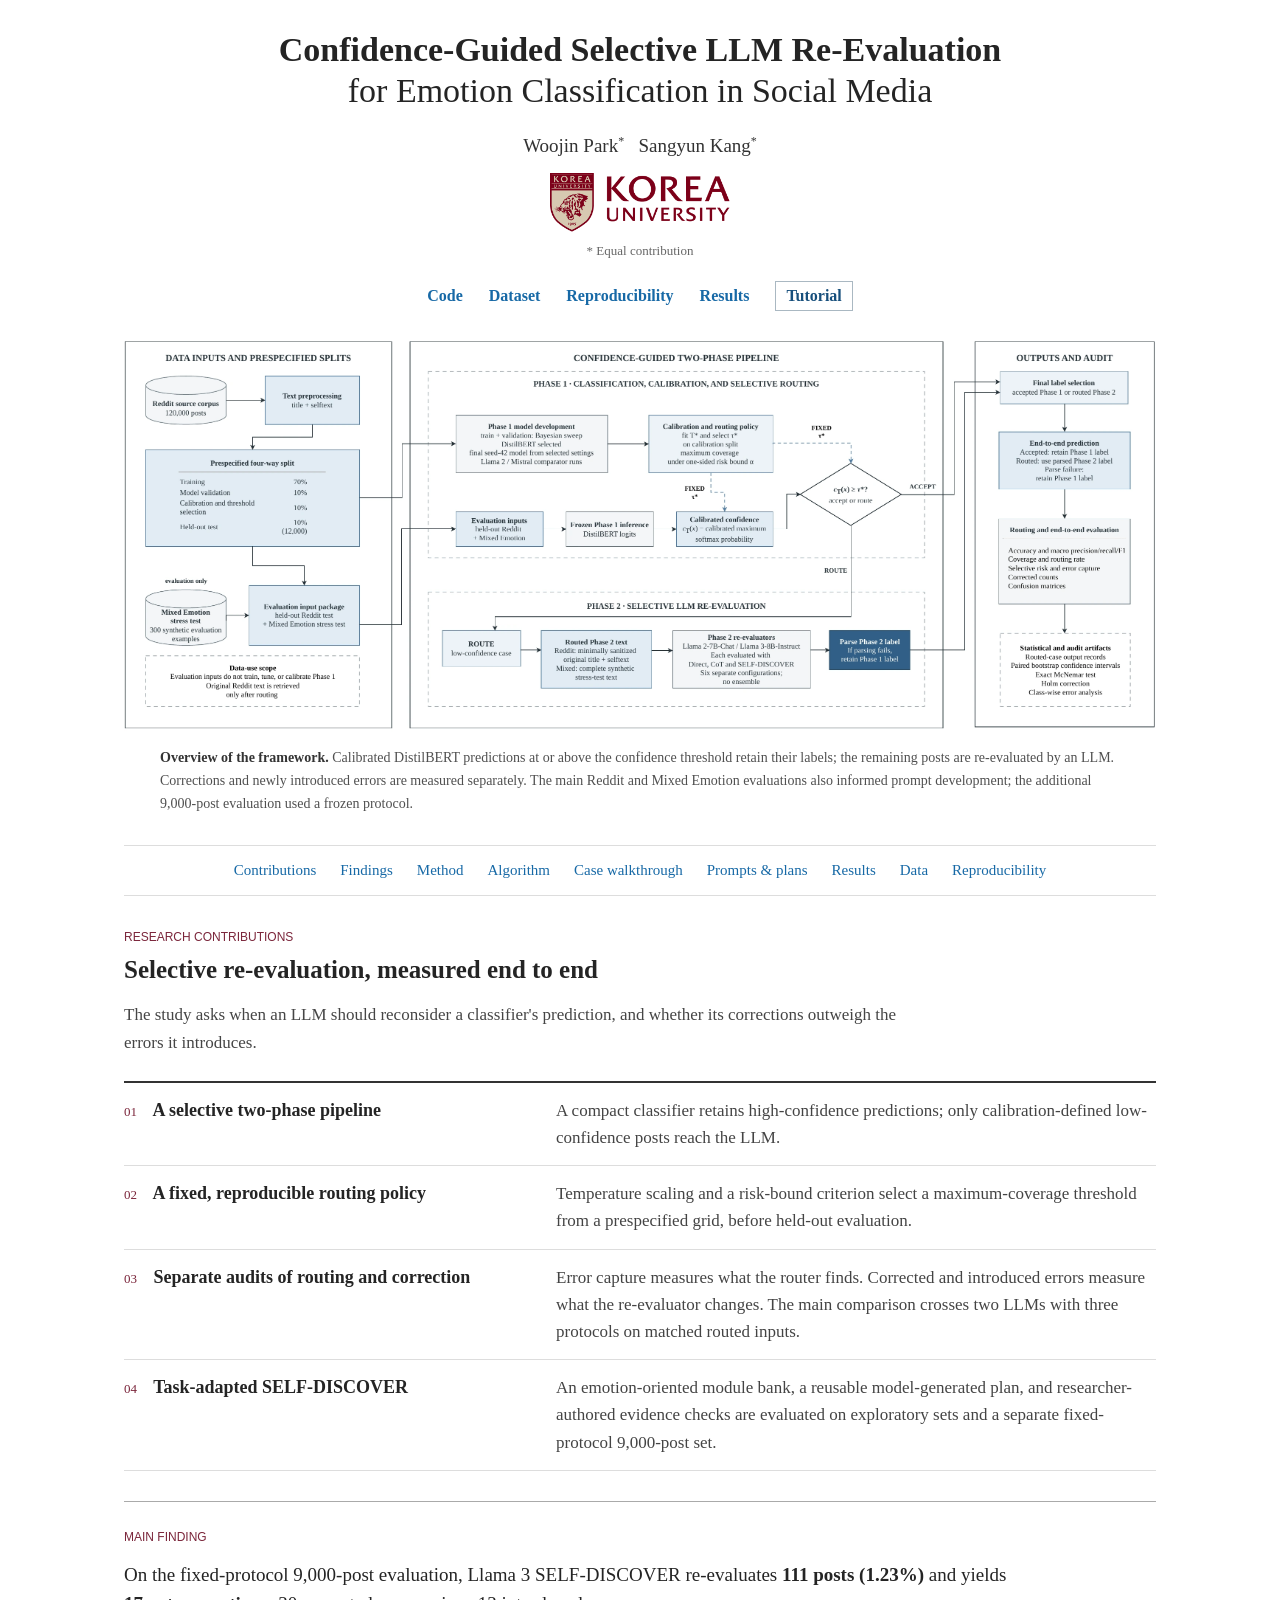
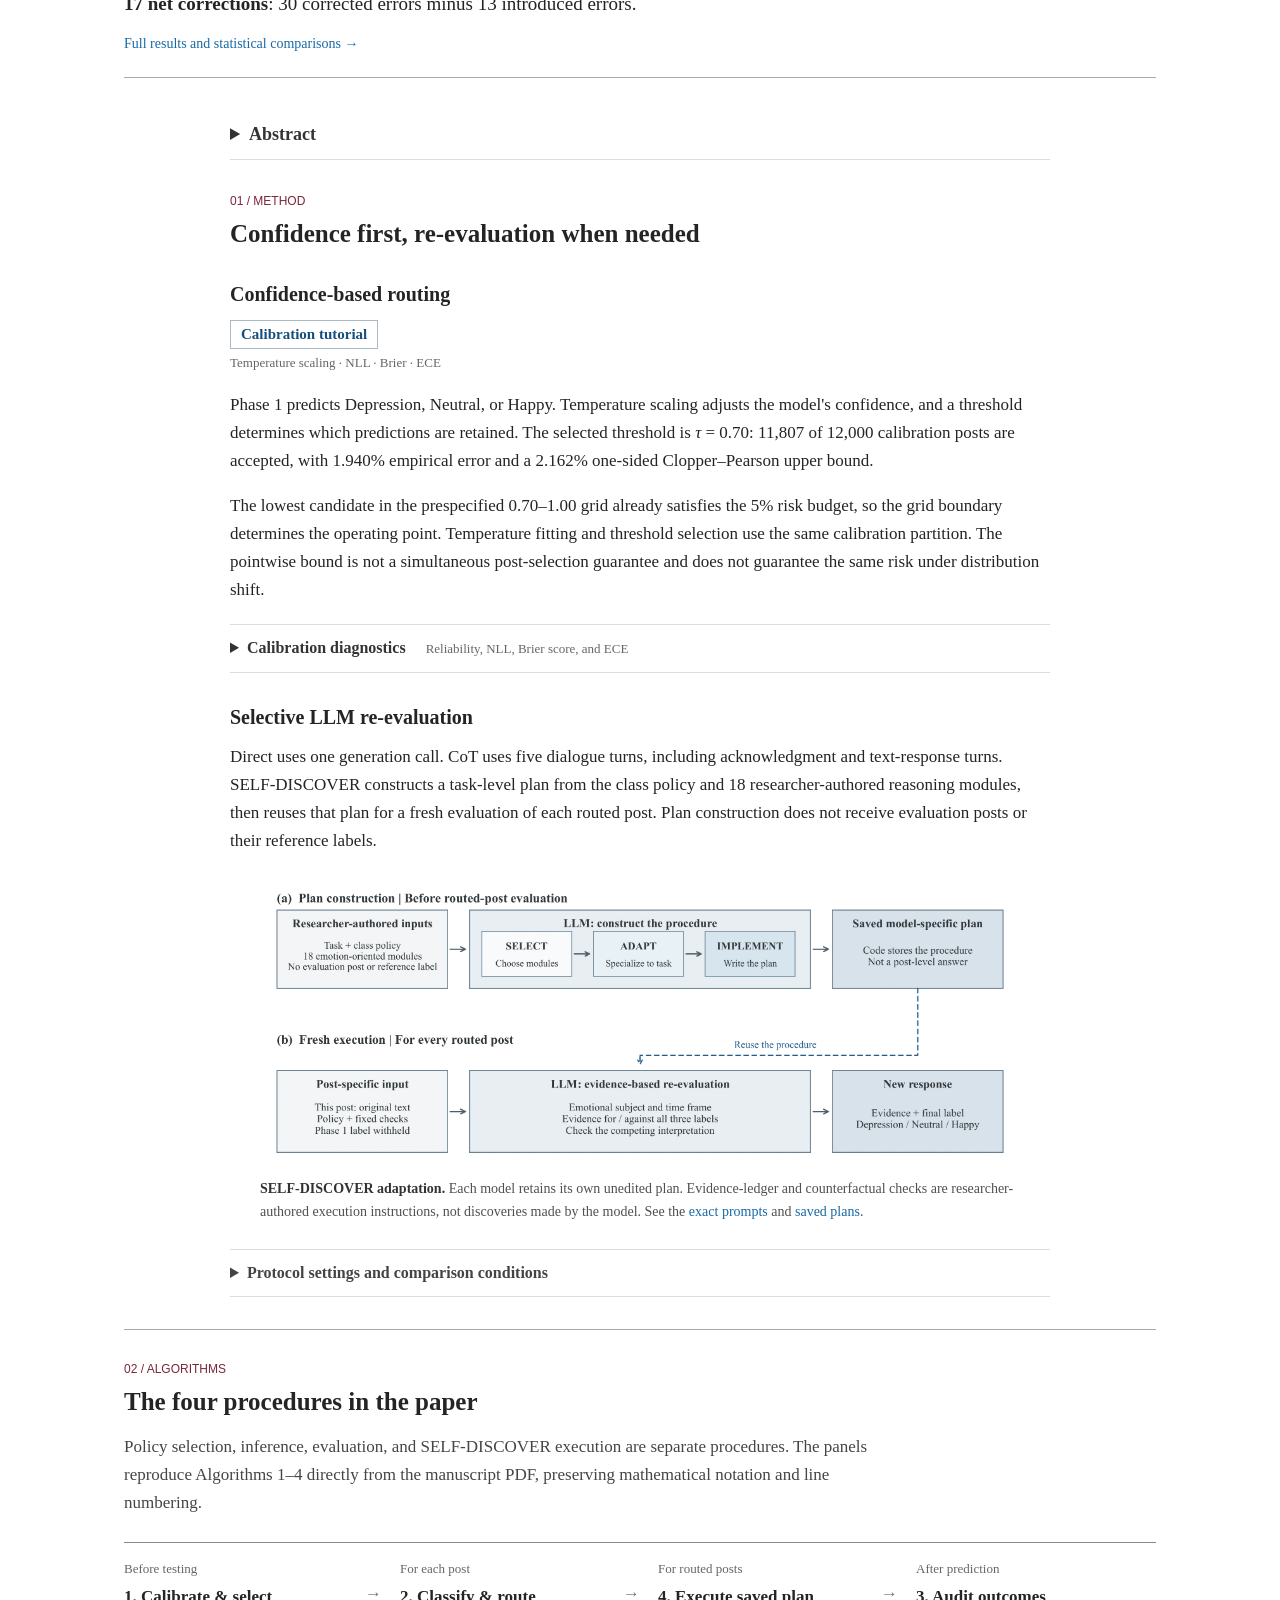
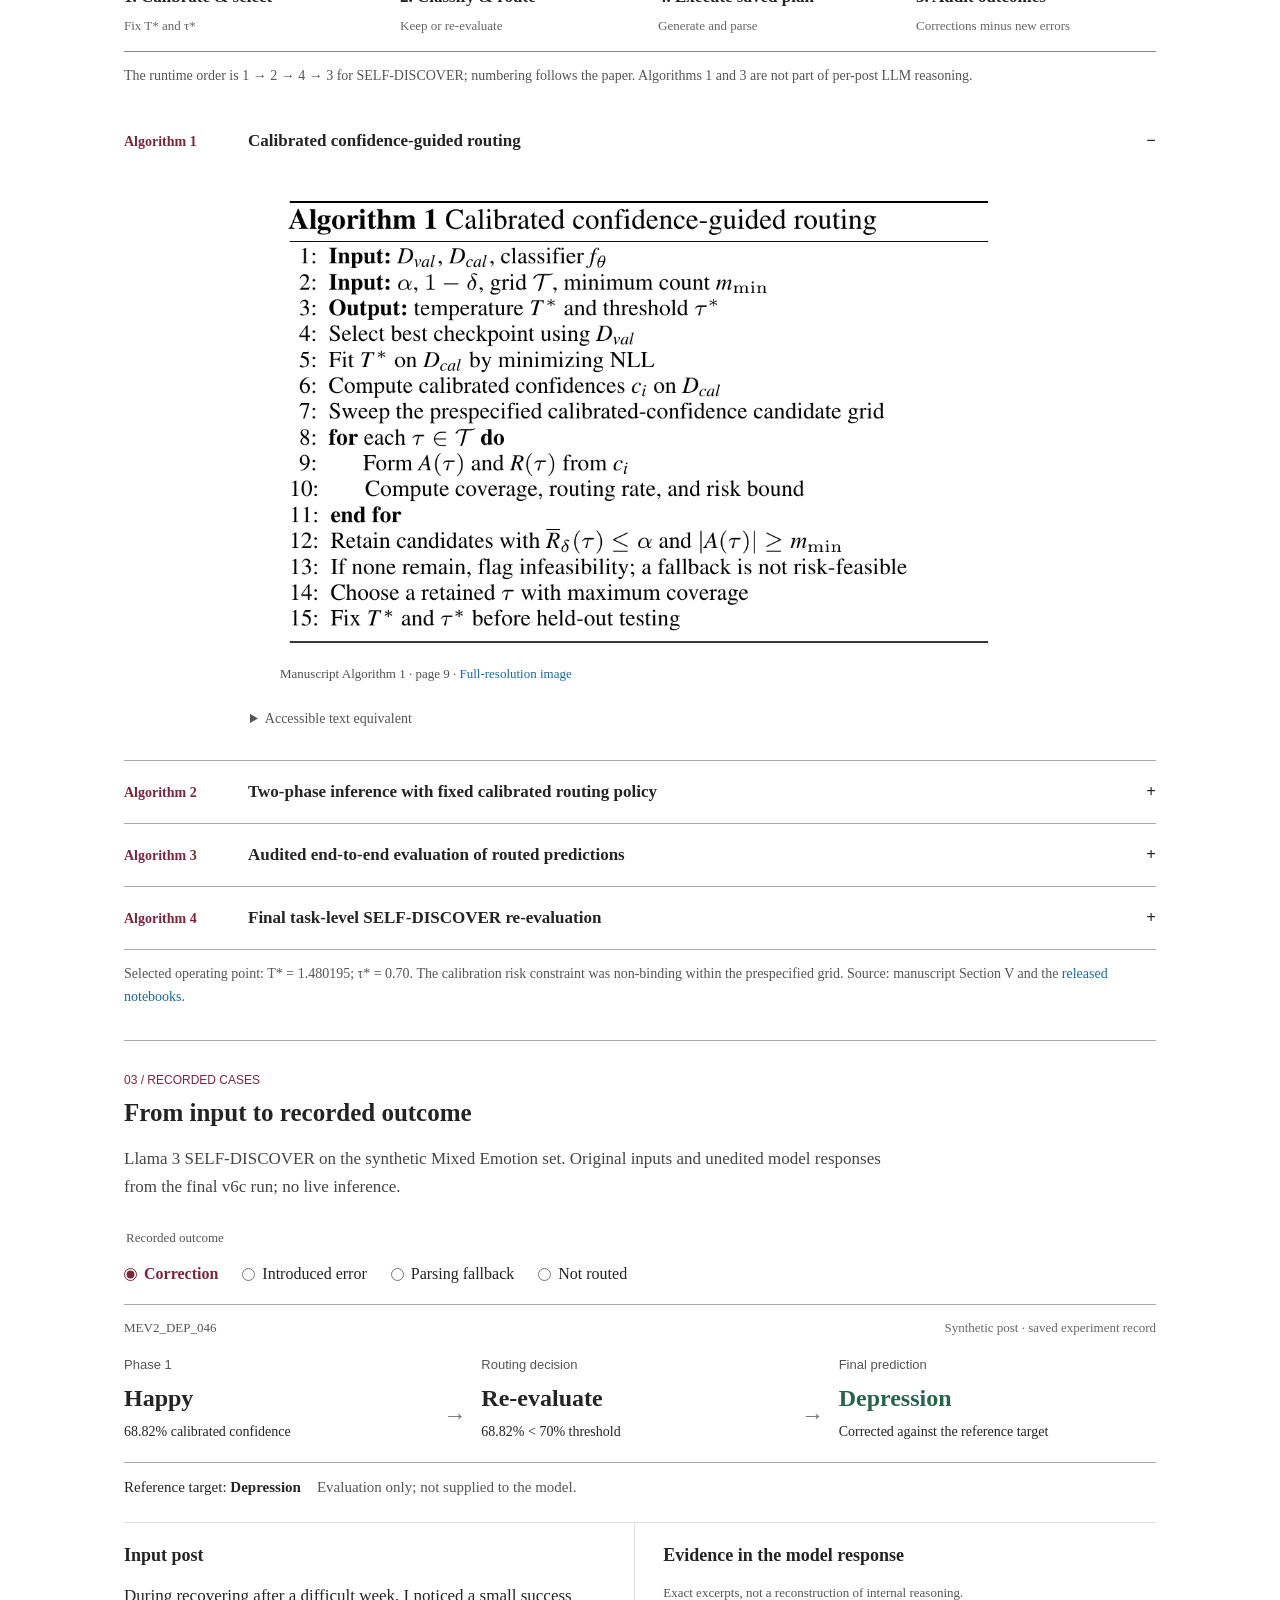
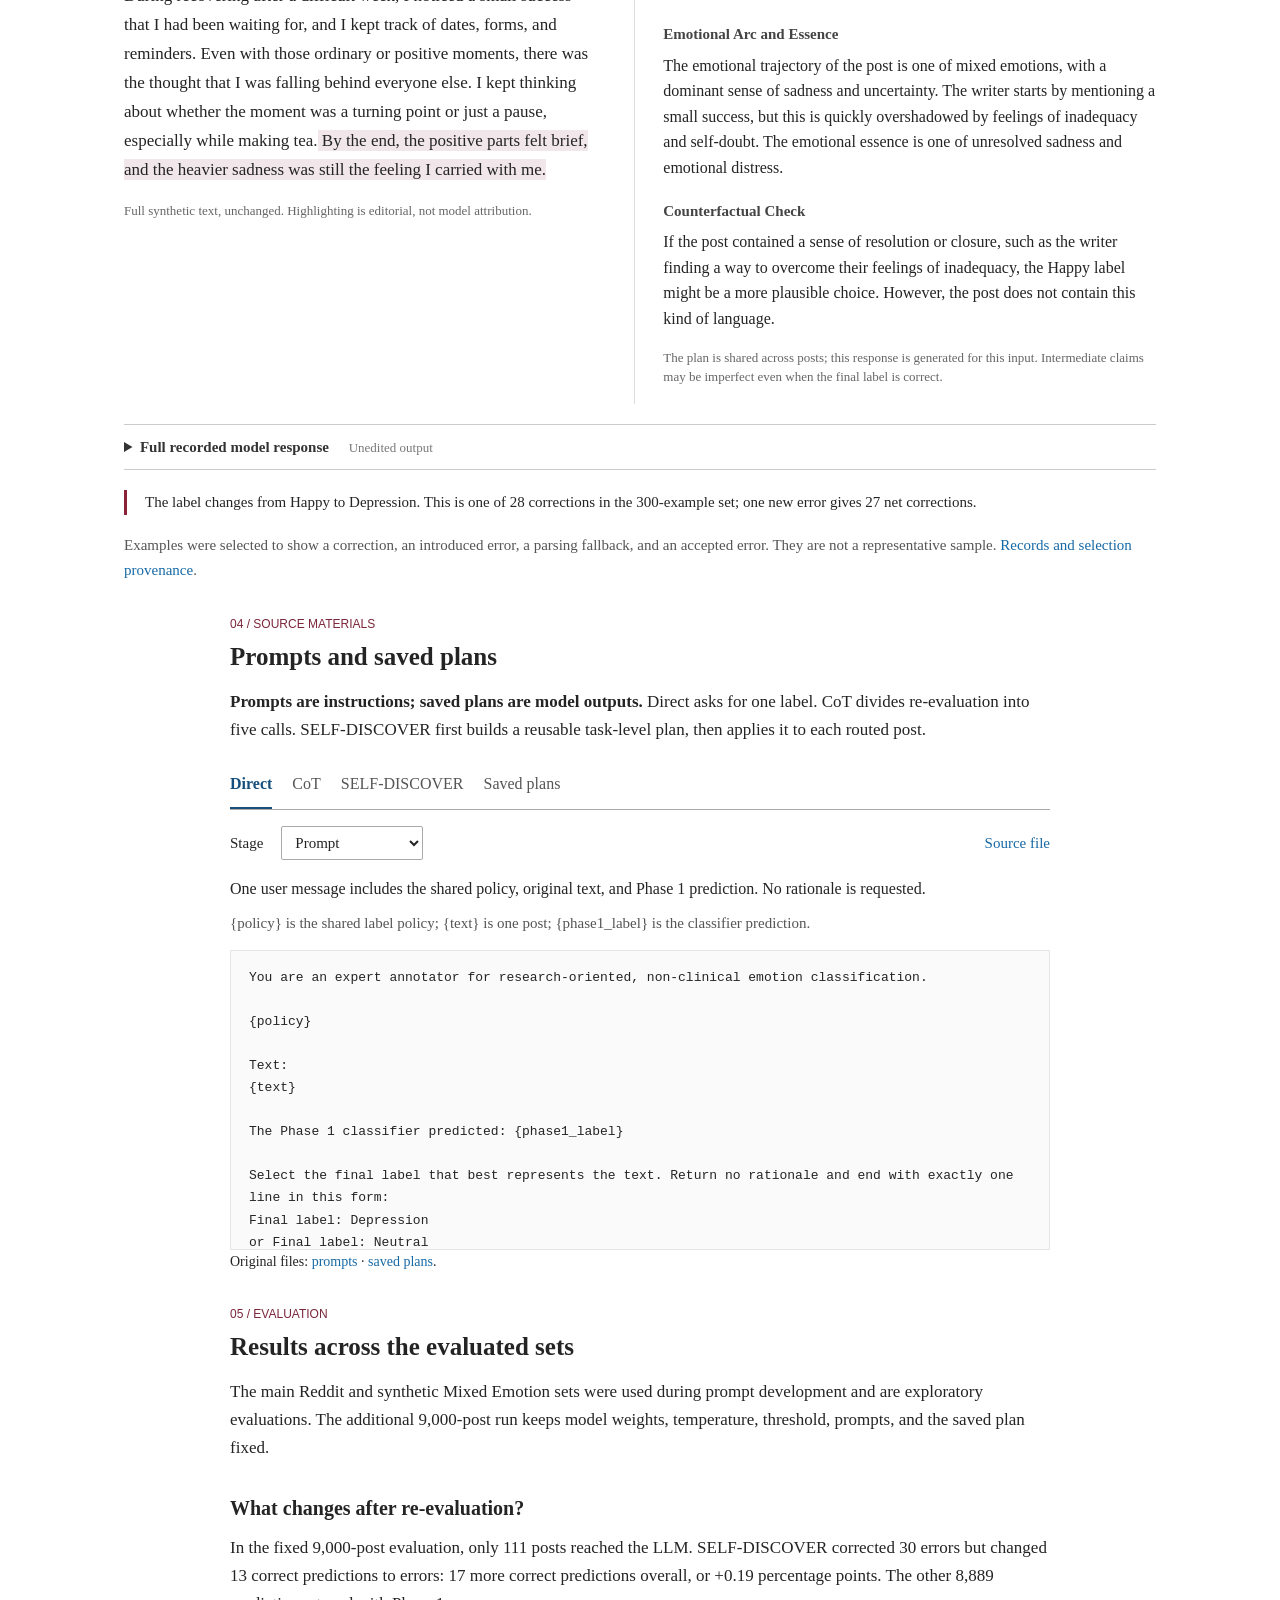
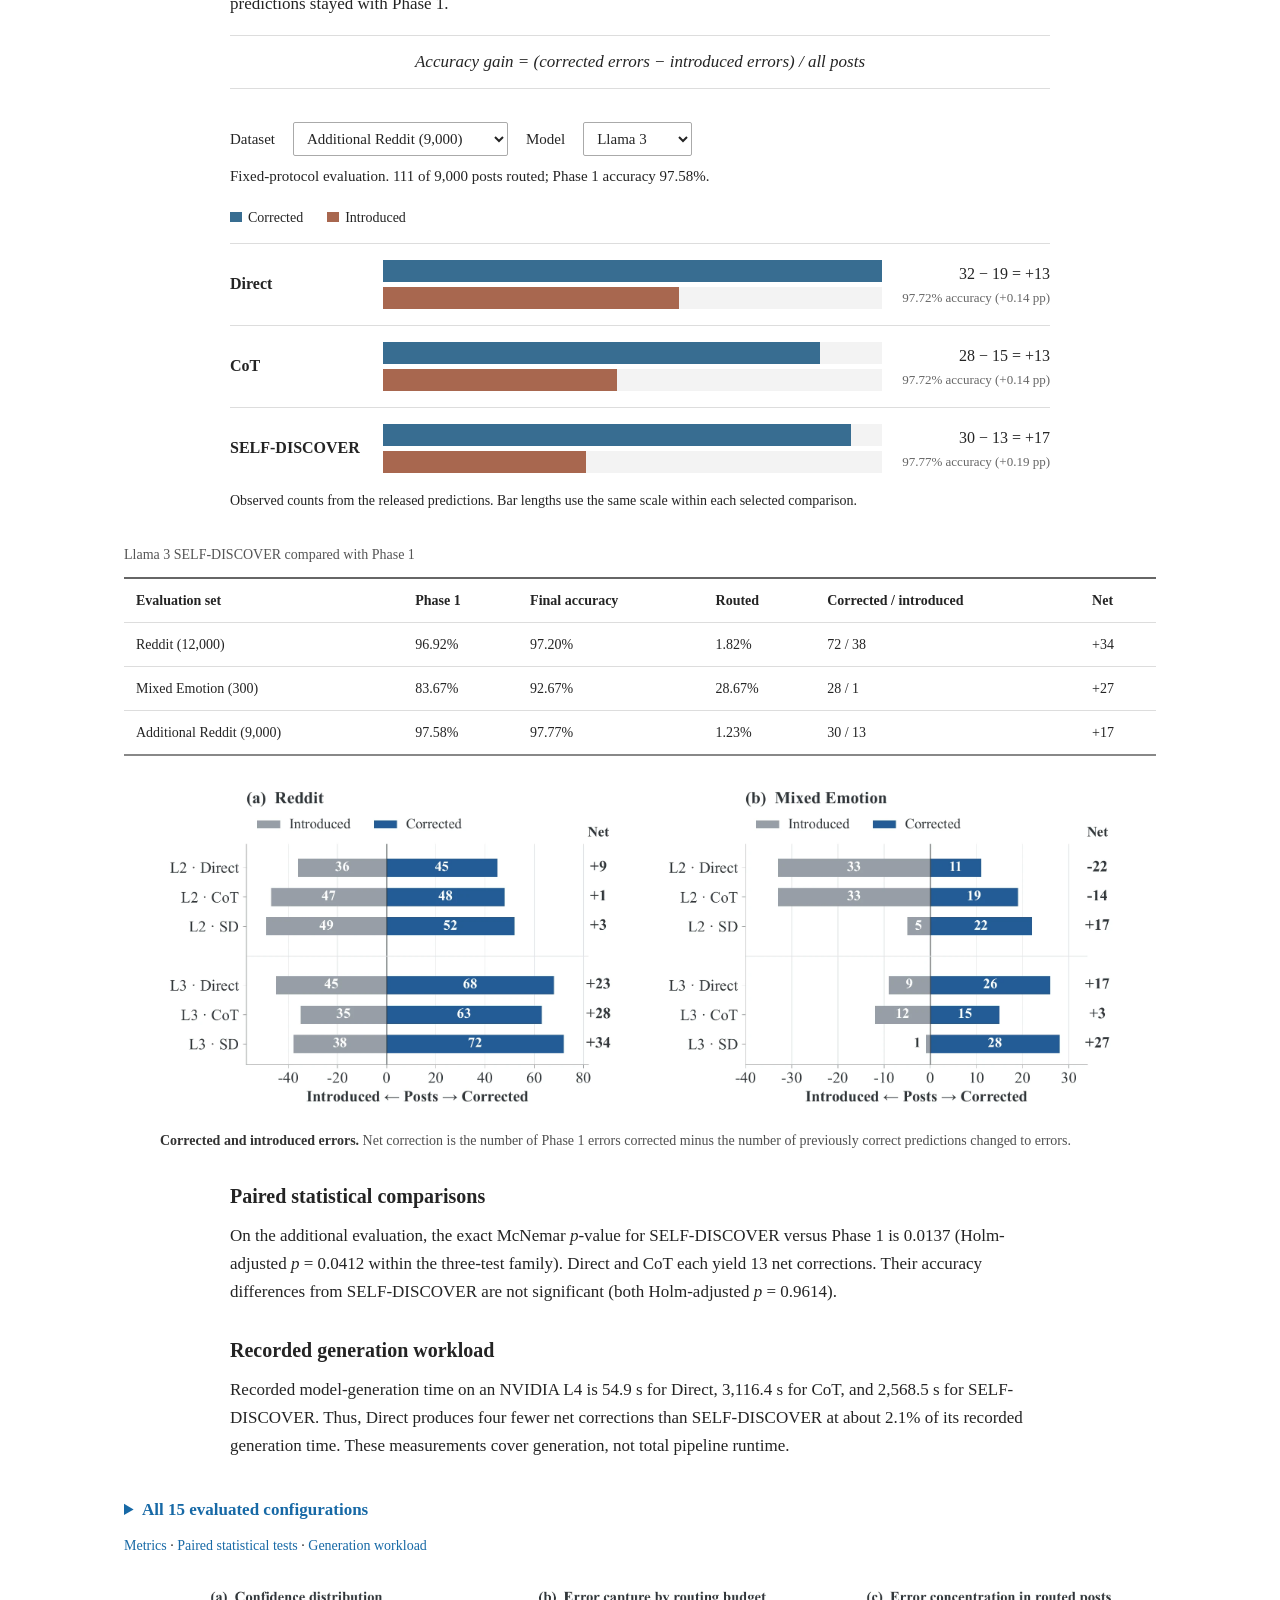
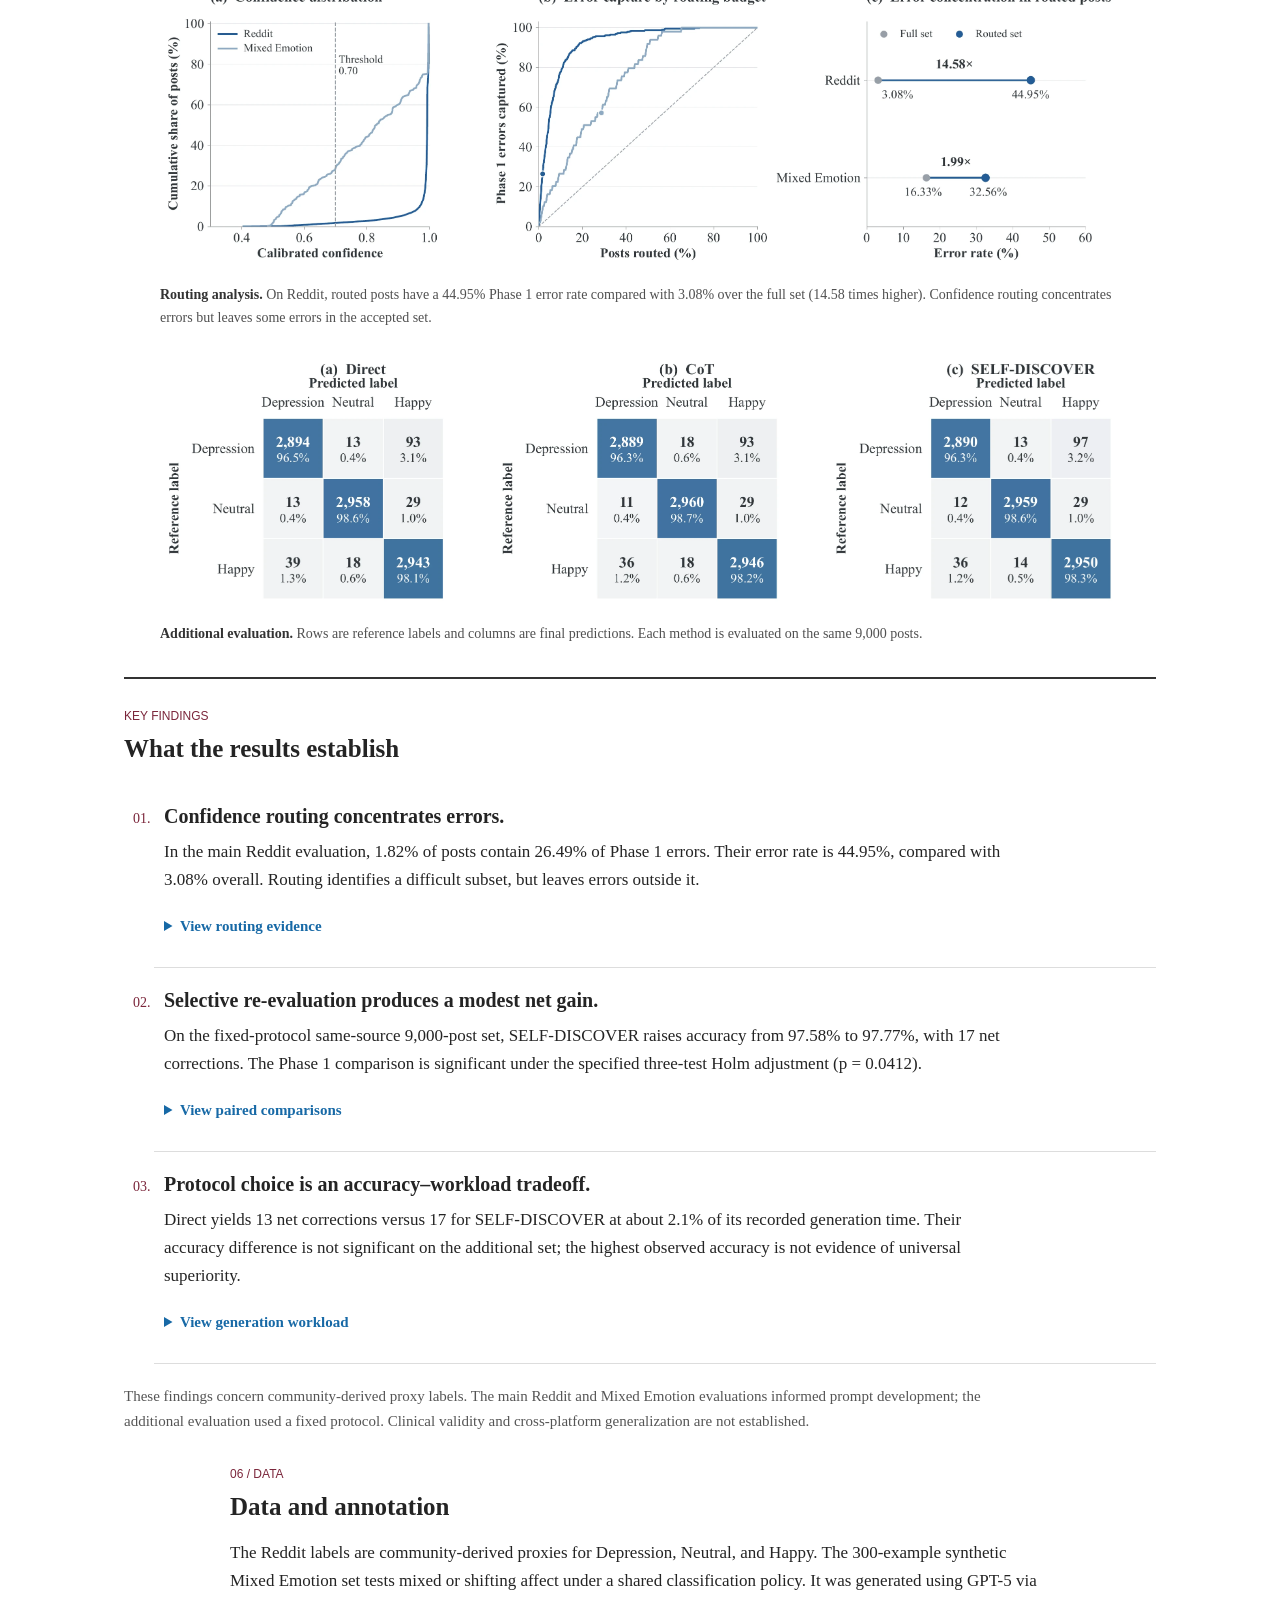
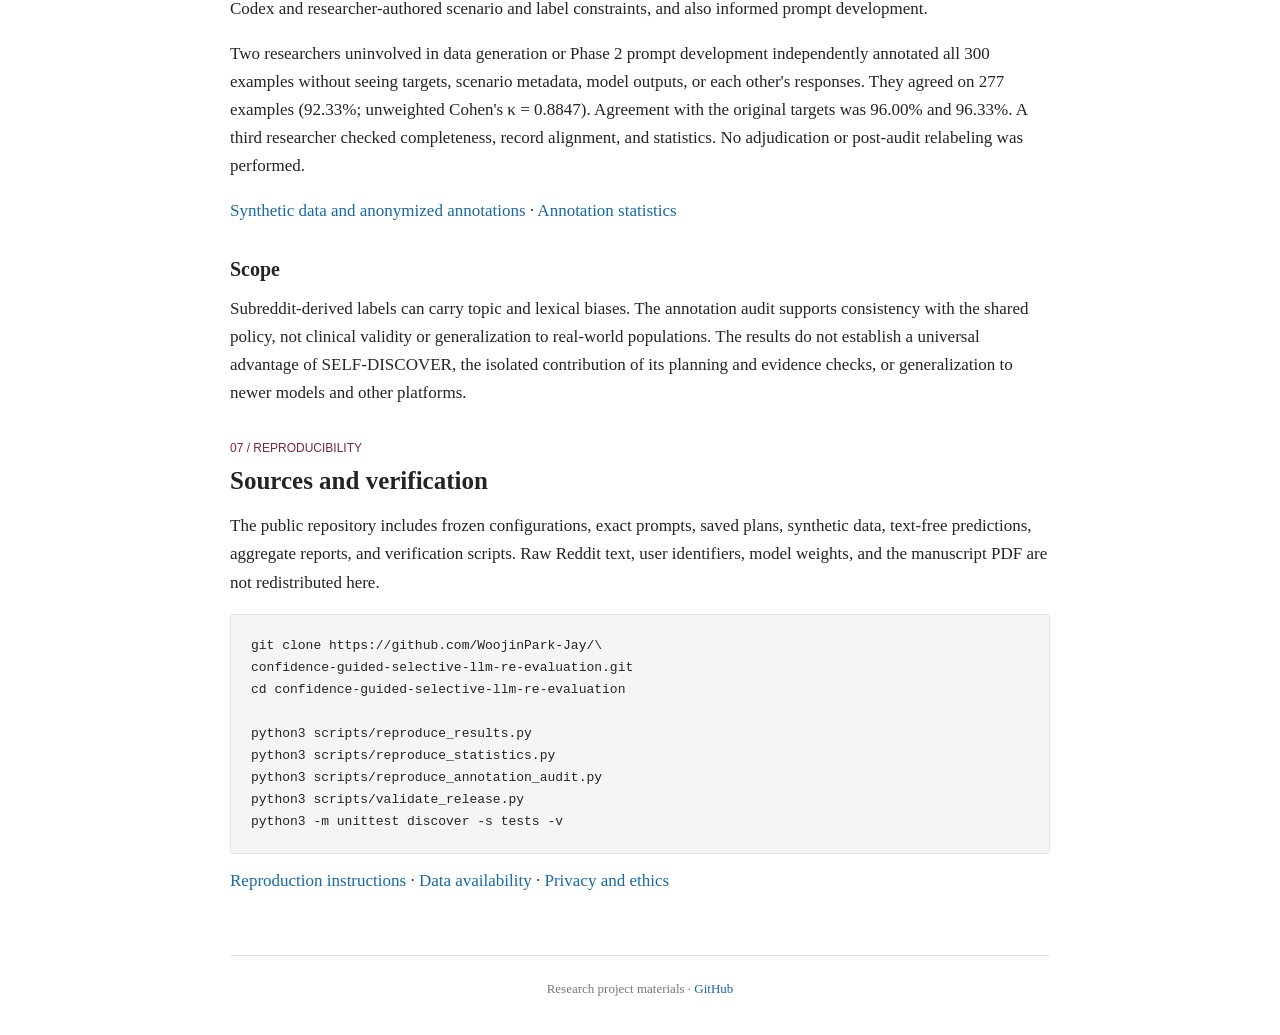
==== site/index.html @ cb8063c7 "Use understated outlined tutorial links" ====
<!doctype html>
<html lang="en">
<head>
  <meta charset="utf-8">
  <meta name="viewport" content="width=device-width, initial-scale=1">
  <meta name="description" content="Confidence-Guided Selective LLM Re-Evaluation for Emotion Classification in Social Media. Research methods, results, and reproducibility materials.">
  <meta property="og:title" content="Confidence-Guided Selective LLM Re-Evaluation">
  <meta property="og:description" content="A two-phase framework for selective re-evaluation of social media emotion labels.">
  <meta property="og:image" content="https://woojinpark-jay.github.io/confidence-guided-selective-llm-re-evaluation/assets/architecture.webp">
  <meta property="og:type" content="website">
  <link rel="canonical" href="https://woojinpark-jay.github.io/confidence-guided-selective-llm-re-evaluation/">
  <title>Confidence-Guided Selective LLM Re-Evaluation</title>
  <link rel="stylesheet" href="styles.css">
</head>
<body>
  <a class="skip-link" href="#main">Skip to content</a>
  <header class="paper-header">
    <h1>Confidence-Guided Selective LLM Re-Evaluation<br class="title-break"> <span>for Emotion Classification in Social Media</span></h1>
    <p class="authors">Woojin Park<sup>*</sup> &nbsp; Sangyun Kang<sup>*</sup></p>
    <p class="affiliation"><a href="https://www.korea.ac.kr/en/index.do"><img src="assets/korea-university.png" width="327" height="108" alt="Korea University"></a></p>
    <p class="author-note">* Equal contribution</p>
    <nav class="resources" aria-label="Research materials">
      <a href="https://github.com/WoojinPark-Jay/confidence-guided-selective-llm-re-evaluation">Code</a>
      <a href="https://github.com/WoojinPark-Jay/confidence-guided-selective-llm-re-evaluation/tree/main/data/mixed_emotion">Dataset</a>
      <a href="https://github.com/WoojinPark-Jay/confidence-guided-selective-llm-re-evaluation/blob/main/docs/REPRODUCIBILITY.md">Reproducibility</a>
      <a href="#results">Results</a>
      <a class="tutorial-cta" href="tutorial.html">Tutorial</a>
    </nav>
  </header>
  <main id="main">
    <figure class="teaser">
      <a href="assets/architecture.webp" target="_blank" rel="noopener" aria-label="Open the full architecture figure"><img src="assets/architecture.webp" width="2800" height="1059" fetchpriority="high" alt="Full architecture: Reddit preprocessing and data splits, DistilBERT training and calibration, confidence-based routing, LLM re-evaluation, final label selection, and statistical audit."></a>
      <figcaption><strong>Overview of the framework.</strong> Calibrated DistilBERT predictions at or above the confidence threshold retain their labels; the remaining posts are re-evaluated by an LLM. Corrections and newly introduced errors are measured separately. The main Reddit and Mixed Emotion evaluations also informed prompt development; the additional 9,000-post evaluation used a frozen protocol.</figcaption>
    </figure>
    <nav class="section-links" aria-label="Page sections"><a href="#contributions">Contributions</a><a href="#findings">Findings</a><a href="#method">Method</a><a href="#algorithm">Algorithm</a><a href="#case-study">Case walkthrough</a><a href="#prompt-reader">Prompts &amp; plans</a><a href="#results">Results</a><a href="#data">Data</a><a href="#reproduce">Reproducibility</a></nav>
    <section class="contributions" id="contributions">
      <div class="section-heading"><span class="section-number">RESEARCH CONTRIBUTIONS</span><h2>Selective re-evaluation, measured end to end</h2></div>
      <p class="section-intro">The study asks when an LLM should reconsider a classifier's prediction, and whether its corrections outweigh the errors it introduces.</p>
      <dl class="contribution-list">
        <div><dt><span>01</span> A selective two-phase pipeline</dt><dd>A compact classifier retains high-confidence predictions; only calibration-defined low-confidence posts reach the LLM.</dd></div>
        <div><dt><span>02</span> A fixed, reproducible routing policy</dt><dd>Temperature scaling and a risk-bound criterion select a maximum-coverage threshold from a prespecified grid, before held-out evaluation.</dd></div>
        <div><dt><span>03</span> Separate audits of routing and correction</dt><dd>Error capture measures what the router finds. Corrected and introduced errors measure what the re-evaluator changes. The main comparison crosses two LLMs with three protocols on matched routed inputs.</dd></div>
        <div><dt><span>04</span> Task-adapted SELF-DISCOVER</dt><dd>An emotion-oriented module bank, a reusable model-generated plan, and researcher-authored evidence checks are evaluated on exploratory sets and a separate fixed-protocol 9,000-post set.</dd></div>
      </dl>
      <div class="primary-finding"><span class="finding-label">MAIN FINDING</span><p>On the fixed-protocol 9,000-post evaluation, Llama 3 SELF-DISCOVER re-evaluates <strong>111 posts (1.23%)</strong> and yields <strong>17 net corrections</strong>: 30 corrected errors minus 13 introduced errors.</p><a href="#results">Full results and statistical comparisons &rarr;</a></div>
    </section>
    <section class="prose" id="abstract"><details class="abstract-disclosure"><summary>Abstract</summary>

      <p>Large language models can reconsider uncertain classifications, but re-evaluating every input increases generation workload and can introduce new errors. We study confidence-guided selective re-evaluation for three-class emotion classification in social media. A temperature-scaled DistilBERT classifier retains high-confidence predictions and routes the remaining posts to Llama 2 or Llama 3 using Direct, chain-of-thought (CoT), or task-adapted SELF-DISCOVER prompts.</p>
      <p>On the exploratory 12,000-post Reddit evaluation, Llama 3 SELF-DISCOVER improves accuracy from 96.92% to 97.20% while re-evaluating 1.82% of posts. On a separate, fixed-protocol evaluation of 9,000 posts, it produces 17 net corrections while routing 1.23%, with a significant improvement over Phase 1 under the specified Holm adjustment. SELF-DISCOVER has the highest observed accuracy across the evaluated sets, but its differences from Direct and CoT are not statistically resolved on Reddit. The results describe a proxy-label classification task, not clinical diagnosis.</p>
    </details></section>
    <section id="method">
      <div class="prose">
        <div class="section-heading"><span class="section-number">01 / METHOD</span><h2>Confidence first, re-evaluation when needed</h2></div>
        <h3>Confidence-based routing</h3>
        <p class="tutorial-link"><a class="tutorial-cta" href="tutorial.html">Calibration tutorial</a><span>Temperature scaling &middot; NLL &middot; Brier &middot; ECE</span></p>
        <p>Phase 1 predicts Depression, Neutral, or Happy. Temperature scaling adjusts the model's confidence, and a threshold determines which predictions are retained. The selected threshold is <i>&tau;</i> = 0.70: 11,807 of 12,000 calibration posts are accepted, with 1.940% empirical error and a 2.162% one-sided Clopper&ndash;Pearson upper bound.</p>
        <p>The lowest candidate in the prespecified 0.70&ndash;1.00 grid already satisfies the 5% risk budget, so the grid boundary determines the operating point. Temperature fitting and threshold selection use the same calibration partition. The pointwise bound is not a simultaneous post-selection guarantee and does not guarantee the same risk under distribution shift.</p>
      </div>
      <details class="supporting-figure"><summary>Calibration diagnostics <span>Reliability, NLL, Brier score, and ECE</span></summary><figure>
        <a href="assets/calibration.webp" target="_blank" rel="noopener" aria-label="Open the calibration figure"><img src="assets/calibration.webp" loading="lazy" alt="Reliability before and after temperature scaling, calibration metrics, and the risk-coverage curve."></a>
        <figcaption><strong>Calibration.</strong> Temperature scaling reduces NLL, Brier score, and ECE. The marked operating point retains 98.39% of the calibration set.</figcaption>
      </figure></details>
      <div class="prose">
        <h3>Selective LLM re-evaluation</h3>
        <p>Direct uses one generation call. CoT uses five dialogue turns, including acknowledgment and text-response turns. SELF-DISCOVER constructs a task-level plan from the class policy and 18 researcher-authored reasoning modules, then reuses that plan for a fresh evaluation of each routed post. Plan construction does not receive evaluation posts or their reference labels.</p>
      </div>
      <figure class="method-plan">
        <a href="assets/plan-construction.webp" target="_blank" rel="noopener" aria-label="Open the plan construction figure"><img src="assets/plan-construction.webp" loading="lazy" alt="Task-level SELECT, ADAPT, and IMPLEMENT plan construction, followed by fresh per-post execution using the saved model-specific plan."></a>
        <figcaption><strong>SELF-DISCOVER adaptation.</strong> Each model retains its own unedited plan. Evidence-ledger and counterfactual checks are researcher-authored execution instructions, not discoveries made by the model. See the <a href="https://github.com/WoojinPark-Jay/confidence-guided-selective-llm-re-evaluation/tree/main/prompts">exact prompts</a> and <a href="https://github.com/WoojinPark-Jay/confidence-guided-selective-llm-re-evaluation/tree/main/plans">saved plans</a>.</figcaption>
      </figure>
      <details class="protocol-details"><summary>Protocol settings and comparison conditions</summary>
      <div class="table-wrap" tabindex="0" role="region" aria-label="Protocol comparison">
        <table>
          <thead><tr><th scope="col">Protocol</th><th scope="col">Calls per routed post</th><th scope="col">Phase 1 label</th></tr></thead>
          <tbody>
            <tr><th scope="row">Direct</th><td>1</td><td>Visible</td></tr>
            <tr><th scope="row">CoT</th><td>5</td><td>Visible from the comparison turn</td></tr>
            <tr><th scope="row">SELF-DISCOVER</th><td>1, after task-level plan construction</td><td>Withheld during reasoning</td></tr>
          </tbody>
        </table>
      </div>
      <p class="prose">The protocols differ in label visibility, call structure, and generation budget; the comparison is between complete configurations rather than an isolated test of reasoning components. If the final label cannot be parsed, the Phase 1 prediction is retained.</p>
      </details>
    </section>
    <section class="paper-algorithms" id="algorithm">
      <div class="section-heading"><span class="section-number">02 / ALGORITHMS</span><h2>The four procedures in the paper</h2></div>
      <p class="section-intro">Policy selection, inference, evaluation, and SELF-DISCOVER execution are separate procedures. The panels reproduce Algorithms 1&ndash;4 directly from the manuscript PDF, preserving mathematical notation and line numbering.</p>
      <nav class="procedure-map" aria-label="Algorithm sequence">
        <a href="#algorithm-1"><small>Before testing</small><strong>1. Calibrate &amp; select</strong><span>Fix T* and &tau;*</span></a>
        <a href="#algorithm-2"><small>For each post</small><strong>2. Classify &amp; route</strong><span>Keep or re-evaluate</span></a>
        <a href="#algorithm-4"><small>For routed posts</small><strong>4. Execute saved plan</strong><span>Generate and parse</span></a>
        <a href="#algorithm-3"><small>After prediction</small><strong>3. Audit outcomes</strong><span>Corrections minus new errors</span></a>
      </nav>
      <p class="algorithm-note">The runtime order is 1 &rarr; 2 &rarr; 4 &rarr; 3 for SELF-DISCOVER; numbering follows the paper. Algorithms 1 and 3 are not part of per-post LLM reasoning.</p>
      <details class="paper-algorithm" id="algorithm-1" open>
        <summary><span class="algorithm-number">Algorithm 1</span><span>Calibrated confidence-guided routing</span><small>Calibration only</small></summary>
        <figure class="original-algorithm">
          <div class="algorithm-image-scroll" tabindex="0" role="region" aria-label="Original manuscript Algorithm 1"><a href="assets/algorithm-1.png" target="_blank" rel="noopener"><img src="assets/algorithm-1.png" width="1038" height="663" loading="lazy" alt="Original manuscript Algorithm 1, including mathematical notation and numbered pseudocode. A text equivalent follows."></a></div>
          <figcaption>Manuscript Algorithm 1 &middot; page 9 &middot; <a href="assets/algorithm-1.png" target="_blank" rel="noopener">Full-resolution image</a></figcaption>
        </figure>
        <details class="algorithm-transcript"><summary>Accessible text equivalent</summary>
        <div class="algorithm-body"><p><b>Input</b> D<sub>val</sub>, D<sub>cal</sub>, classifier f<sub>&theta;</sub>; risk budget &alpha;, confidence level 1 &minus; &delta;, grid T, minimum count m<sub>min</sub>.</p><p><b>Output</b> Temperature T* and threshold &tau;*.</p>
          <ol class="algorithm-lines"><li>Select the best checkpoint using D<sub>val</sub>.</li><li>Fit T* on D<sub>cal</sub> by minimizing negative log-likelihood.</li><li>Compute calibrated confidences c<sub>i</sub> on D<sub>cal</sub>.</li><li>For each threshold &tau; in the prespecified grid:</li><li class="indented">Form accepted set A(&tau;) and routed set R(&tau;).</li><li class="indented">Compute coverage, routing rate, and the upper risk bound.</li><li>Retain candidates with upper risk bound &le; &alpha; and |A(&tau;)| &ge; m<sub>min</sub>.</li><li>If no candidate remains, flag infeasibility; a fallback is not risk-feasible.</li><li>Choose a retained threshold with maximum coverage.</li><li>Fix T* and &tau;* before held-out testing.</li></ol>
        </div>
        </details>
      </details>
      <details class="paper-algorithm" id="algorithm-2">
        <summary><span class="algorithm-number">Algorithm 2</span><span>Two-phase inference with fixed calibrated routing policy</span><small>One post</small></summary>
        <figure class="original-algorithm">
          <div class="algorithm-image-scroll" tabindex="0" role="region" aria-label="Original manuscript Algorithm 2"><a href="assets/algorithm-2.png" target="_blank" rel="noopener"><img src="assets/algorithm-2.png" width="1038" height="675" loading="lazy" alt="Original manuscript Algorithm 2, including mathematical notation and numbered pseudocode. A text equivalent follows."></a></div>
          <figcaption>Manuscript Algorithm 2 &middot; page 9 &middot; <a href="assets/algorithm-2.png" target="_blank" rel="noopener">Full-resolution image</a></figcaption>
        </figure>
        <details class="algorithm-transcript"><summary>Accessible text equivalent</summary>
        <div class="algorithm-body"><p><b>Input</b> Post x; classifier f<sub>&theta;</sub>; fixed T* and &tau;*; Phase 2 model and prompting protocol g.</p><p><b>Output</b> Final label and parsing status.</p>
          <ol class="algorithm-lines"><li>Obtain the Phase 1 input x<sup>(1)</sup> from post record x.</li><li>Compute logits z = f<sub>&theta;</sub>(x<sup>(1)</sup>) and calibrated probabilities q<sub>k</sub>(T*).</li><li>Set Phase 1 label y<sub>1</sub> = arg max<sub>k</sub> q<sub>k</sub>(T*) and confidence c = max<sub>k</sub> q<sub>k</sub>(T*).</li><li>If c &ge; &tau;*: return y<sub>1</sub>. No Phase 2 call.</li><li>Otherwise, retrieve the minimally sanitized original text x<sup>(2)</sup>.</li><li>Generate a response with g using its prescribed inputs.</li><li>Parse exactly one label from {Depression, Neutral, Happy}.</li><li>If parsing fails, retain y<sub>1</sub> and record the failure.</li><li>Return the parsed label or recorded fallback.</li></ol>
        </div>
        </details>
      </details>
      <details class="paper-algorithm" id="algorithm-3">
        <summary><span class="algorithm-number">Algorithm 3</span><span>Audited end-to-end evaluation of routed predictions</span><small>All evaluation posts</small></summary>
        <figure class="original-algorithm">
          <div class="algorithm-image-scroll" tabindex="0" role="region" aria-label="Original manuscript Algorithm 3"><a href="assets/algorithm-3.png" target="_blank" rel="noopener"><img src="assets/algorithm-3.png" width="1038" height="525" loading="lazy" alt="Original manuscript Algorithm 3, including mathematical notation and numbered pseudocode. A text equivalent follows."></a></div>
          <figcaption>Manuscript Algorithm 3 &middot; page 9 &middot; <a href="assets/algorithm-3.png" target="_blank" rel="noopener">Full-resolution image</a></figcaption>
        </figure>
        <details class="algorithm-transcript"><summary>Accessible text equivalent</summary>
        <div class="algorithm-body"><p><b>Input</b> Reference labels y<sub>i</sub>, Phase 1 predictions, route indicators r<sub>i</sub>, and parsed Phase 2 labels.</p><p><b>Output</b> Corrected errors C, introduced errors I, net corrections C &minus; I, and full-set metrics.</p>
          <ol class="algorithm-lines"><li>For each example, use Phase 2 only if it was routed and parsing succeeded; otherwise use Phase 1.</li><li>Count C: routed examples where Phase 1 was wrong and the final prediction is correct.</li><li>Count I: routed examples where Phase 1 was correct and the final prediction is wrong.</li><li>Report C, I, and C &minus; I.</li><li>Recompute end-to-end metrics over all examples, including accepted posts.</li></ol>
        </div>
        </details>
      </details>
      <details class="paper-algorithm" id="algorithm-4">
        <summary><span class="algorithm-number">Algorithm 4</span><span>Final task-level SELF-DISCOVER re-evaluation</span><small>Saved plan + routed posts</small></summary>
        <figure class="original-algorithm">
          <div class="algorithm-image-scroll" tabindex="0" role="region" aria-label="Original manuscript Algorithm 4"><a href="assets/algorithm-4.png" target="_blank" rel="noopener"><img src="assets/algorithm-4.png" width="1038" height="696" loading="lazy" alt="Original manuscript Algorithm 4, including mathematical notation and numbered pseudocode. A text equivalent follows."></a></div>
          <figcaption>Manuscript Algorithm 4 &middot; page 10 &middot; <a href="assets/algorithm-4.png" target="_blank" rel="noopener">Full-resolution image</a></figcaption>
        </figure>
        <details class="algorithm-transcript"><summary>Accessible text equivalent</summary>
        <div class="algorithm-body"><p><b>Input</b> Model g; researcher-authored task, policy, modules, execution guidance; routed posts.</p><p><b>Output</b> Stored response, parsing status, and final prediction for each routed post.</p>
          <ol class="algorithm-lines"><li>If a retained plan for g exists: load it and skip discovery.</li><li>Otherwise, give g task materials only; no post text or labels.</li><li>Have g SELECT relevant modules and ADAPT them to the task.</li><li>Have g IMPLEMENT the procedure; store it as the plan.</li><li>For each routed post, execute the plan on its original text without the Phase 1 label.</li><li>Request source quotes, three-label evidence, and a counterfactual check.</li><li>Parse the final label; retain Phase 1 if parsing fails.</li><li>Store the response, parsed status, and final prediction.</li></ol>
        </div>
        </details>
      </details>
      <p class="algorithm-note">Selected operating point: T* = 1.480195; &tau;* = 0.70. The calibration risk constraint was non-binding within the prespecified grid. Source: manuscript Section V and the <a href="https://github.com/WoojinPark-Jay/confidence-guided-selective-llm-re-evaluation/tree/main/notebooks/colab">released notebooks</a>.</p>
    </section>
    <section class="case-study" id="case-study">
      <div class="section-heading"><span class="section-number">03 / RECORDED CASES</span><h2>From input to recorded outcome</h2></div>
      <p class="section-intro">Llama 3 SELF-DISCOVER on the synthetic Mixed Emotion set. Original inputs and unedited model responses from the final v6c run; no live inference.</p>
      <fieldset class="case-options"><legend>Recorded outcome</legend>
        <label><input type="radio" name="case-choice" value="0" checked><span>Correction</span></label>
        <label><input type="radio" name="case-choice" value="1"><span>Introduced error</span></label>
        <label><input type="radio" name="case-choice" value="2"><span>Parsing fallback</span></label>
        <label><input type="radio" name="case-choice" value="3"><span>Not routed</span></label>
      </fieldset>
      <div class="case-record-line"><span id="case-id">MEV2_DEP_046</span><span>Synthetic post &middot; saved experiment record</span></div>
      <article id="case-content">

        <div class="case-decisions">
          <div><h3>Phase 1</h3><strong id="case-phase1">Happy</strong><p id="case-confidence">68.82% calibrated confidence</p></div>
          <div><h3>Routing decision</h3><strong id="case-routing">Re-evaluate</strong><p id="case-route-note">68.82% &lt; 70% threshold</p></div>
          <div><h3>Final prediction</h3><strong id="case-final">Depression</strong><p id="case-outcome">Corrected against the reference target</p></div>
        </div>
        <p class="case-target">Reference target: <strong id="case-target">Depression</strong><span>Evaluation only; not supplied to the model.</span></p>
        <div class="case-evidence-grid"><div class="case-input">
          <h3>Input post</h3><blockquote id="case-post">During recovering after a difficult week, I noticed a small success that I had been waiting for, and I kept track of dates, forms, and reminders. Even with those ordinary or positive moments, there was the thought that I was falling behind everyone else. I kept thinking about whether the moment was a turning point or just a pause, especially while making tea. By the end, the positive parts felt brief, and the heavier sadness was still the feeling I carried with me.</blockquote>
          <p class="case-input-note">Full synthetic text, unchanged. Highlighting is editorial, not model attribution.</p>
        </div><div class="case-evidence">
        <div id="case-reasoning">
          <h3>Evidence in the model response</h3>
          <p class="stage-note">Exact excerpts, not a reconstruction of internal reasoning.</p>
          <div id="case-excerpt"><p>The model identifies unresolved sadness despite the brief positive event. The full recorded response is available in the source records below.</p></div>

        </div>
        <p id="case-no-response" hidden>No LLM response exists for this case. The router retained the Phase 1 label.</p>
        <p class="case-model-note">The plan is shared across posts; this response is generated for this input. Intermediate claims may be imperfect even when the final label is correct.</p>
        </div></div>
        <details id="case-full"><summary>Full recorded model response <span>Unedited output</span></summary><div id="case-report" class="case-report"></div></details>
        <p id="case-interpretation" class="case-interpretation">The label changes from Happy to Depression. This is one of 28 corrections in the 300-example set; one new error gives 27 net corrections.</p>
      </article>
      <p class="stage-note">Examples were selected to show a correction, an introduced error, a parsing fallback, and an accepted error. They are not a representative sample. <a href="https://github.com/WoojinPark-Jay/confidence-guided-selective-llm-re-evaluation/blob/main/data/mixed_emotion/site_case_records.json">Records and selection provenance</a>.</p>
    </section>
    <section class="prompt-reader" id="prompt-reader">
      <div class="section-heading"><span class="section-number">04 / SOURCE MATERIALS</span><h2>Prompts and saved plans</h2></div>
      <p><strong>Prompts are instructions; saved plans are model outputs.</strong> Direct asks for one label. CoT divides re-evaluation into five calls. SELF-DISCOVER first builds a reusable task-level plan, then applies it to each routed post.</p>
      <div class="tabs" role="tablist" aria-label="Prompt protocol">
        <button id="prompt-direct" role="tab" aria-selected="true" aria-controls="prompt-panel" data-prompt="Direct">Direct</button>
        <button id="prompt-cot" role="tab" aria-selected="false" aria-controls="prompt-panel" tabindex="-1" data-prompt="CoT">CoT</button>
        <button id="prompt-sd" role="tab" aria-selected="false" aria-controls="prompt-panel" tabindex="-1" data-prompt="SELF-DISCOVER">SELF-DISCOVER</button>
        <button id="prompt-plans" role="tab" aria-selected="false" aria-controls="prompt-panel" tabindex="-1" data-prompt="Saved plans">Saved plans</button>
      </div>
      <div id="prompt-panel" role="tabpanel" aria-labelledby="prompt-direct">
        <div class="reader-toolbar"><label for="prompt-file">Stage</label><select id="prompt-file" disabled><option value="0">Prompt</option></select><a id="prompt-source" href="https://github.com/WoojinPark-Jay/confidence-guided-selective-llm-re-evaluation/blob/main/prompts/direct/prompt.txt">Source file</a></div>
        <p id="prompt-description">Direct receives the post, shared classification policy, and Phase 1 label. It returns a final label without a rationale.</p>
        <p id="prompt-stage-note" class="stage-note">{policy} is the shared label policy; {text} is one post; {phase1_label} is the classifier's prediction.</p>
        <pre tabindex="0" aria-label="Exact prompt text"><code id="prompt-text">You are an expert annotator for research-oriented, non-clinical emotion classification.

{policy}

Text:
{text}

The Phase 1 classifier predicted: {phase1_label}

Select the final label that best represents the text. Return no rationale and end with exactly one line in this form:
Final label: Depression
or Final label: Neutral
or Final label: Happy</code></pre>
        <p class="source-links" id="prompt-status">Original files: <a href="https://github.com/WoojinPark-Jay/confidence-guided-selective-llm-re-evaluation/tree/main/prompts">prompts</a> &middot; <a href="https://github.com/WoojinPark-Jay/confidence-guided-selective-llm-re-evaluation/tree/main/plans">saved plans</a>.</p>
      </div>
      <noscript><p><a href="https://github.com/WoojinPark-Jay/confidence-guided-selective-llm-re-evaluation/tree/main/prompts">Read the prompts in the repository.</a></p></noscript>
    </section>
    <section id="results">
      <div class="prose">
        <div class="section-heading"><span class="section-number">05 / EVALUATION</span><h2>Results across the evaluated sets</h2></div>
        <p>The main Reddit and synthetic Mixed Emotion sets were used during prompt development and are exploratory evaluations. The additional 9,000-post run keeps model weights, temperature, threshold, prompts, and the saved plan fixed.</p>
      </div>
      <div class="result-explorer">
        <h3>What changes after re-evaluation?</h3>
        <p>In the fixed 9,000-post evaluation, only 111 posts reached the LLM. SELF-DISCOVER corrected 30 errors but changed 13 correct predictions to errors: 17 more correct predictions overall, or +0.19 percentage points. The other 8,889 predictions stayed with Phase 1.</p>
        <p class="gain-equation">Accuracy gain = (corrected errors &minus; introduced errors) / all posts</p>
        <div class="reader-toolbar"><label for="result-dataset">Dataset</label><select id="result-dataset"><option value="Additional Reddit 9000">Additional Reddit (9,000)</option><option value="Reddit">Reddit (12,000)</option><option value="Mixed Emotion">Mixed Emotion (300)</option></select><label for="result-model">Model</label><select id="result-model"><option>Llama 3</option><option>Llama 2</option></select></div>
        <p class="explorer-note" id="result-context">Fixed-protocol evaluation. 111 of 9,000 posts routed; Phase 1 accuracy 97.58%.</p>
        <div class="legend" aria-hidden="true"><span>Corrected</span><span>Introduced</span></div>
        <div id="outcome-chart" role="group" aria-label="Observed correction counts" aria-live="polite"><p>Direct: 32 corrected &minus; 19 introduced = +13. CoT: 28 &minus; 15 = +13. SELF-DISCOVER: 30 &minus; 13 = +17.</p></div>
        <p class="source-links">Observed counts from the released predictions. Bar lengths use the same scale within each selected comparison.</p>
      </div>
      <div class="table-wrap" tabindex="0" role="region" aria-label="Main results">
        <table class="summary-table">
          <caption>Llama 3 SELF-DISCOVER compared with Phase 1</caption>
          <thead><tr><th scope="col">Evaluation set</th><th scope="col">Phase 1</th><th scope="col">Final accuracy</th><th scope="col">Routed</th><th scope="col">Corrected / introduced</th><th scope="col">Net</th></tr></thead>
          <tbody>
            <tr><th scope="row">Reddit (12,000)</th><td>96.92%</td><td>97.20%</td><td>1.82%</td><td>72 / 38</td><td>+34</td></tr>
            <tr><th scope="row">Mixed Emotion (300)</th><td>83.67%</td><td>92.67%</td><td>28.67%</td><td>28 / 1</td><td>+27</td></tr>
            <tr><th scope="row">Additional Reddit (9,000)</th><td>97.58%</td><td>97.77%</td><td>1.23%</td><td>30 / 13</td><td>+17</td></tr>
          </tbody>
        </table>
      </div>
      <figure>
        <a href="assets/corrections.webp" target="_blank" rel="noopener" aria-label="Open the correction counts figure"><img src="assets/corrections.webp" loading="lazy" alt="Corrected and introduced errors for Llama 2 and Llama 3 across Direct, CoT, and SELF-DISCOVER configurations."></a>
        <figcaption><strong>Corrected and introduced errors.</strong> Net correction is the number of Phase 1 errors corrected minus the number of previously correct predictions changed to errors.</figcaption>
      </figure>
      <div class="prose">
        <h3 id="paired-comparisons" class="finding-target" tabindex="-1">Paired statistical comparisons</h3>
        <p>On the additional evaluation, the exact McNemar <i>p</i>-value for SELF-DISCOVER versus Phase 1 is 0.0137 (Holm-adjusted <i>p</i> = 0.0412 within the three-test family). Direct and CoT each yield 13 net corrections. Their accuracy differences from SELF-DISCOVER are not significant (both Holm-adjusted <i>p</i> = 0.9614).</p>
        <h3 id="generation-workload" class="finding-target" tabindex="-1">Recorded generation workload</h3>
        <p>Recorded model-generation time on an NVIDIA L4 is 54.9 s for Direct, 3,116.4 s for CoT, and 2,568.5 s for SELF-DISCOVER. Thus, Direct produces four fewer net corrections than SELF-DISCOVER at about 2.1% of its recorded generation time. These measurements cover generation, not total pipeline runtime.</p>
      </div>
      <details>
        <summary>All 15 evaluated configurations</summary>
        <div class="table-wrap" tabindex="0" role="region" aria-label="All evaluated configurations">
          <table class="comparison-table">
            <caption>Full-set results. Bold indicates the highest unrounded accuracy or macro F1 within a dataset/model group, not statistical significance.</caption>
            <thead><tr><th scope="col">Dataset</th><th scope="col">Model</th><th scope="col">Protocol</th><th scope="col">Accuracy (%)</th><th scope="col">Macro F1 (%)</th><th scope="col">Corrected</th><th scope="col">Introduced</th><th scope="col">Net</th></tr></thead>
            <tbody id="all-results-body"></tbody>
          </table>
        </div>
        <noscript><p>The full results are available in the linked metrics file below.</p></noscript>
      </details>
      <p class="source-links"><a href="https://github.com/WoojinPark-Jay/confidence-guided-selective-llm-re-evaluation/blob/main/results/recomputed_metrics.json">Metrics</a> &middot; <a href="https://github.com/WoojinPark-Jay/confidence-guided-selective-llm-re-evaluation/blob/main/results/recomputed_statistics.json">Paired statistical tests</a> &middot; <a href="https://github.com/WoojinPark-Jay/confidence-guided-selective-llm-re-evaluation/blob/main/results/reports/additional9000_generation_workload.csv">Generation workload</a></p>
      <figure id="routing-analysis" class="finding-target" tabindex="-1">
        <a href="assets/routing.webp" target="_blank" rel="noopener" aria-label="Open the routing analysis figure"><img src="assets/routing.webp" loading="lazy" alt="Confidence distributions, error capture by routing budget, and error concentration in routed posts."></a>
        <figcaption><strong>Routing analysis.</strong> On Reddit, routed posts have a 44.95% Phase 1 error rate compared with 3.08% over the full set (14.58 times higher). Confidence routing concentrates errors but leaves some errors in the accepted set.</figcaption>
      </figure>
      <figure>
        <a href="assets/additional-confusion.webp" target="_blank" rel="noopener" aria-label="Open the additional evaluation confusion matrices"><img src="assets/additional-confusion.webp" loading="lazy" alt="Direct, CoT, and SELF-DISCOVER confusion matrices on the additional 9,000-post evaluation."></a>
        <figcaption><strong>Additional evaluation.</strong> Rows are reference labels and columns are final predictions. Each method is evaluated on the same 9,000 posts.</figcaption>
      </figure>
    </section>
    <section id="findings" class="findings">
      <div class="section-heading"><span class="section-number">KEY FINDINGS</span><h2>What the results establish</h2></div>
      <ol class="finding-list">
        <li><div><h3>Confidence routing concentrates errors.</h3><p>In the main Reddit evaluation, 1.82% of posts contain 26.49% of Phase 1 errors. Their error rate is 44.95%, compared with 3.08% overall. Routing identifies a difficult subset, but leaves errors outside it.</p></div><details class="finding-evidence"><summary>View routing evidence</summary><figure><a href="assets/routing.webp" target="_blank" rel="noopener"><img src="assets/routing.webp" width="2947" height="878" loading="lazy" alt="Confidence distributions, error capture by routing budget, and error concentration in routed posts."></a><figcaption>Reddit: 1.82% routed, capturing 26.49% of Phase 1 errors. Routed error rate: 44.95%, versus 3.08% overall (14.58 times higher).</figcaption></figure></details></li>
        <li><div><h3>Selective re-evaluation produces a modest net gain.</h3><p>On the fixed-protocol same-source 9,000-post set, SELF-DISCOVER raises accuracy from 97.58% to 97.77%, with 17 net corrections. The Phase 1 comparison is significant under the specified three-test Holm adjustment (p = 0.0412).</p></div><details class="finding-evidence"><summary>View paired comparisons</summary><p>Fixed-protocol additional Reddit evaluation (9,000 posts).</p><div class="table-wrap"><table><thead><tr><th>Comparison</th><th>Holm-adjusted p</th><th>Interpretation</th></tr></thead><tbody><tr><td>SELF-DISCOVER vs. Phase 1</td><td>0.0412</td><td>Significant within the specified three-test family</td></tr><tr><td>SELF-DISCOVER vs. Direct</td><td>0.9614</td><td>No significant accuracy difference</td></tr><tr><td>SELF-DISCOVER vs. CoT</td><td>0.9614</td><td>No significant accuracy difference</td></tr></tbody></table></div><p class="source-links"><a href="https://github.com/WoojinPark-Jay/confidence-guided-selective-llm-re-evaluation/blob/main/results/recomputed_statistics.json">Source: paired statistical tests</a></p></details></li>
        <li><div><h3>Protocol choice is an accuracy&ndash;workload tradeoff.</h3><p>Direct yields 13 net corrections versus 17 for SELF-DISCOVER at about 2.1% of its recorded generation time. Their accuracy difference is not significant on the additional set; the highest observed accuracy is not evidence of universal superiority.</p></div><details class="finding-evidence"><summary>View generation workload</summary><p>Same 111 routed posts on NVIDIA L4; model-generation time, not total pipeline runtime.</p><div class="table-wrap"><table><thead><tr><th>Protocol</th><th>Generation time</th><th>Net corrections</th></tr></thead><tbody><tr><td>Direct</td><td>54.9 s</td><td>+13</td></tr><tr><td>CoT</td><td>3,116.4 s</td><td>+13</td></tr><tr><td>SELF-DISCOVER</td><td>2,568.5 s</td><td>+17</td></tr></tbody></table></div><p class="source-links"><a href="https://github.com/WoojinPark-Jay/confidence-guided-selective-llm-re-evaluation/blob/main/results/reports/additional9000_generation_workload.csv">Source: recorded generation workload</a></p></details></li>
      </ol>
      <p class="findings-scope">These findings concern community-derived proxy labels. The main Reddit and Mixed Emotion evaluations informed prompt development; the additional evaluation used a fixed protocol. Clinical validity and cross-platform generalization are not established.</p>
    </section>
    <section class="prose" id="data">
      <div class="section-heading"><span class="section-number">06 / DATA</span><h2>Data and annotation</h2></div>
      <p>The Reddit labels are community-derived proxies for Depression, Neutral, and Happy. The 300-example synthetic Mixed Emotion set tests mixed or shifting affect under a shared classification policy. It was generated using GPT-5 via Codex and researcher-authored scenario and label constraints, and also informed prompt development.</p>
      <p>Two researchers uninvolved in data generation or Phase 2 prompt development independently annotated all 300 examples without seeing targets, scenario metadata, model outputs, or each other's responses. They agreed on 277 examples (92.33%; unweighted Cohen's &kappa; = 0.8847). Agreement with the original targets was 96.00% and 96.33%. A third researcher checked completeness, record alignment, and statistics. No adjudication or post-audit relabeling was performed.</p>
      <p><a href="https://github.com/WoojinPark-Jay/confidence-guided-selective-llm-re-evaluation/tree/main/data/mixed_emotion">Synthetic data and anonymized annotations</a> &middot; <a href="https://github.com/WoojinPark-Jay/confidence-guided-selective-llm-re-evaluation/blob/main/results/reports/mixed_emotion_annotation_audit.json">Annotation statistics</a></p>
      <h3>Scope</h3>
      <p>Subreddit-derived labels can carry topic and lexical biases. The annotation audit supports consistency with the shared policy, not clinical validity or generalization to real-world populations. The results do not establish a universal advantage of SELF-DISCOVER, the isolated contribution of its planning and evidence checks, or generalization to newer models and other platforms.</p>
    </section>
    <section class="prose" id="reproduce">
      <div class="section-heading"><span class="section-number">07 / REPRODUCIBILITY</span><h2>Sources and verification</h2></div>
      <p>The public repository includes frozen configurations, exact prompts, saved plans, synthetic data, text-free predictions, aggregate reports, and verification scripts. Raw Reddit text, user identifiers, model weights, and the manuscript PDF are not redistributed here.</p>
      <pre><code>git clone https://github.com/WoojinPark-Jay/\
confidence-guided-selective-llm-re-evaluation.git
cd confidence-guided-selective-llm-re-evaluation

python3 scripts/reproduce_results.py
python3 scripts/reproduce_statistics.py
python3 scripts/reproduce_annotation_audit.py
python3 scripts/validate_release.py
python3 -m unittest discover -s tests -v</code></pre>
      <p><a href="https://github.com/WoojinPark-Jay/confidence-guided-selective-llm-re-evaluation/blob/main/docs/REPRODUCIBILITY.md">Reproduction instructions</a> &middot; <a href="https://github.com/WoojinPark-Jay/confidence-guided-selective-llm-re-evaluation/blob/main/DATA_AVAILABILITY.md">Data availability</a> &middot; <a href="https://github.com/WoojinPark-Jay/confidence-guided-selective-llm-re-evaluation/blob/main/docs/PRIVACY_AND_ETHICS.md">Privacy and ethics</a></p>
    </section>
  </main>
  <footer>Research project materials &middot; <a href="https://github.com/WoojinPark-Jay/confidence-guided-selective-llm-re-evaluation">GitHub</a></footer>
  <script src="results-data.js"></script>
  <script src="prompt-data.js"></script>
  <script src="case-data.js"></script>
  <script src="cases.js"></script>
  <script src="app.js"></script>
</body>
</html>
---- site/styles.css ----
:root { color-scheme: light; font-family: "Times New Roman", Times, "Liberation Serif", serif; color: #242424; background: #fff; font-size: 18px; }
* { box-sizing: border-box; letter-spacing: 0; }
body { margin: 0; line-height: 1.65; }
a { color: #1769a6; text-decoration: none; text-underline-offset: 3px; }
a:hover { text-decoration: underline; }
a:focus-visible, summary:focus-visible, .table-wrap:focus-visible { outline: 2px solid #1769a6; outline-offset: 5px; }
.skip-link { position: absolute; top: -60px; left: 16px; padding: 8px; background: white; }
.skip-link:focus { top: 8px; }
.paper-header { max-width: 1080px; margin: auto; padding: 36px 24px 20px; text-align: center; }
h1 { font-size: 36px; line-height: 1.2; font-weight: 700; margin: 0 auto 22px; }
h1 span { font-weight: 500; }
.method-plan { max-width: 850px; margin-left: auto; margin-right: auto; }
.section-links { display: flex; flex-wrap: wrap; justify-content: center; gap: 8px 24px; font-size: 15px; border-block: 1px solid #ddd; padding: 12px 0; margin: 30px 0; }
.prompt-reader,.result-explorer { max-width: 820px; margin: 32px auto; }
.tabs { display: flex; flex-wrap: wrap; gap: 0 20px; border-bottom: 1px solid #aaa; }
.tabs button { background: none; color: #555; font: inherit; font-size: 16px; padding: 10px 0; border: 0; border-bottom: 2px solid transparent; cursor: pointer; }
.tabs button[aria-selected="true"] { color: #174f7c; border-bottom-color: #174f7c; font-weight: bold; }
button:focus-visible, select:focus-visible { outline: 2px solid #1769a6; outline-offset: 3px; }
.reader-toolbar { display: flex; align-items: center; flex-wrap: wrap; gap: 10px 18px; padding: 16px 0 8px; font-size: 15px; }
select { max-width: 100%; min-height: 34px; border: 1px solid #aaa; border-radius: 2px; background: white; color: #242424; font: inherit; padding: 5px 28px 5px 9px; }
.reader-toolbar a { margin-left: auto; }
#prompt-description { font-size: 16px; margin: 8px 0; }
.stage-note { font-size: 15px; color: #555; margin: 8px 0 14px; }
pre,code { font-family: "SFMono-Regular", Consolas, "Liberation Mono", monospace; }
.prompt-reader pre { margin: 0; height: 300px; white-space: pre-wrap; overflow-wrap: anywhere; background: #fafafa; border-radius: 0; padding: 16px 18px; }
.explorer-note { font-size: 15px; }
.legend { font-size: 14px; display: flex; gap: 24px; margin: 14px 0; }
.legend span::before { content: ""; display: inline-block; width: 12px; height: 10px; margin-right: 6px; background: #386d91; }
.legend span:last-child::before { background: #a8674f; }
.outcome-row { display: grid; grid-template-columns: 135px minmax(0,1fr) 150px; gap: 18px; align-items: center; border-top: 1px solid #ddd; padding: 16px 0; }
.outcome-name { font-size: 16px; }
.bar-pair { display: grid; gap: 5px; }
.bar-track { height: 22px; background: #f3f3f3; }
.bar { display: block; height: 100%; background: #386d91; }
.bar.introduced { background: #a8674f; }
.outcome-count { text-align: right; font-size: 16px; font-variant-numeric: tabular-nums; }
.outcome-count small { display: block; color: #666; font-size: 13px; }
.gain-equation { text-align: center; font-style: italic; padding: 12px 0; border-block: 1px solid #ddd; }
@media(max-width: 760px) {
  .outcome-row { grid-template-columns: 95px minmax(0,1fr) 100px; gap: 8px; }
  .outcome-name,.outcome-count { font-size: 13px; }
  .reader-toolbar a { margin-left: 0; }
  .prompt-reader pre { height: 320px; }
}
.authors { font-size: 19px; margin: 0 0 2px; color: #333; }
.affiliation { font-size: 17px; margin: 0 0 4px; color: #444; }
.affiliation img { width: 180px; height: auto; display: block; margin: 12px auto 8px; }
.algorithm-preparation { border-left: 3px solid #8a2338; padding-left: 18px; }
.algorithm-flow { list-style: decimal-leading-zero; padding-left: 32px; margin: 24px 0; }
.algorithm-flow > li { padding: 12px 0 18px 14px; border-bottom: 1px solid #ddd; }
.algorithm-flow > li::marker { color: #8a2338; font-weight: bold; }
.algorithm-flow p { margin: 6px 0; }
.formula { font-size: 17px; font-style: italic; margin: 12px 0 0; }
.routing-branches { display: grid; grid-template-columns: 1fr 1.5fr; gap: 28px; margin-top: 16px; }
.routing-branches > div { border-top: 2px solid #777; padding-top: 10px; }
.routing-branches > div:last-child { border-color: #1769a6; }
.branch-condition { font-weight: bold; }
.algorithm-code { white-space: pre-wrap; overflow-wrap: anywhere; font-size: 14px; line-height: 1.7; padding: 16px 0; }
.case-toolbar { display: flex; align-items: center; flex-wrap: wrap; gap: 12px; border-block: 1px solid #bbb; padding: 14px 0; margin: 24px 0; }
#case-id { margin-left: auto; font-size: 14px; color: #555; }
.case-study h3 { font-size: 17px; margin: 20px 0 10px; }
.case-study blockquote { margin: 0; padding: 4px 0 4px 20px; border-left: 2px solid #aaa; font-size: 18px; line-height: 1.65; }
.case-decisions { display: grid; grid-template-columns: repeat(3,minmax(0,1fr)); gap: 24px; padding: 6px 0 18px; border-bottom: 1px solid #bbb; }
.case-decisions strong { font-size: 22px; }
.case-decisions p { font-size: 15px; margin: 6px 0 0; line-height: 1.5; }
.case-target { font-size: 15px; }
.case-target span { margin-left: 16px; color: #555; }
#case-excerpt h4 { font-size: 16px; margin: 18px 0 6px; }
#case-excerpt p { font-size: 17px; margin: 0 0 16px; }
.case-report { white-space: pre-wrap; overflow-wrap: anywhere; font-size: 16px; line-height: 1.65; max-height: 520px; overflow: auto; padding: 18px 4px; }
.case-interpretation { font-size: 16px; border-left: 3px solid #8a2338; padding-left: 18px; margin-top: 24px; }
[hidden] { display: none !important; }
@media(max-width: 600px) {
  .routing-branches { grid-template-columns: 1fr; gap: 12px; }
  .case-decisions { grid-template-columns: 1fr; gap: 0; }
  .case-decisions > div { border-bottom: 1px solid #eee; padding-bottom: 12px; }
  .case-target span { display: block; margin-left: 0; }
  #case-id { margin-left: 0; width: 100%; }
  .affiliation img { width: 160px; }
}
sup { font-size: 12px; }
.author-note { font-size: 13px; margin: 0; color: #666; }
.resources { display: flex; align-items: center; justify-content: center; flex-wrap: wrap; gap: 10px 26px; margin-top: 19px; }
.resources a { font-size: 16px; font-weight: 600; }
main { max-width: 1080px; margin: auto; padding: 0 24px; }
.prose { max-width: 820px; margin-left: auto; margin-right: auto; }
section { margin: 40px auto; scroll-margin-top: 24px; }
h2 { font-size: 27px; line-height: 1.25; text-align: center; font-weight: 600; margin: 0 0 24px; }
h3 { font-size: 20px; line-height: 1.4; margin: 30px 0 12px; font-weight: 600; }
p { margin: 0 0 17px; }
figure { margin: 26px auto; max-width: 960px; }
.teaser { margin: 14px 0 28px; max-width: none; }
figure a { display: block; }
img { display: block; width: 100%; height: auto; }
figcaption { max-width: 960px; margin: 14px auto 0; font-size: 14px; line-height: 1.65; color: #505050; }
figcaption a { display: inline; }
figcaption strong { color: #333; }
.table-wrap { overflow-x: auto; margin: 25px 0; }
table { width: 100%; border-collapse: collapse; font-size: 14px; line-height: 1.5; font-variant-numeric: tabular-nums; }
caption { text-align: left; margin-bottom: 12px; color: #555; }
th,td { padding: 11px 12px; border-bottom: 1px solid #ddd; text-align: left; }
thead { border-top: 2px solid #666; border-bottom: 1px solid #888; }
thead th { font-weight: 600; white-space: nowrap; }
tbody th { font-weight: 400; }
tbody tr:last-child { border-bottom: 2px solid #888; }
.summary-table { min-width: 820px; }
.summary-table td { white-space: nowrap; }
.comparison-table { min-width: 940px; }
.comparison-table td:nth-child(n+4) { text-align: right; }
.comparison-table tr:nth-child(3n) { border-bottom: 1px solid #888; }
details { margin-top: 26px; }
summary { cursor: pointer; color: #1769a6; font-weight: 600; padding: 10px 0; }
.source-links { font-size: 14px; }
pre { font-size: 13px; line-height: 1.7; background: #f5f5f5; border: 1px solid #e5e5e5; border-radius: 3px; padding: 20px; overflow-x: auto; }
footer { max-width: 820px; border-top: 1px solid #e2e2e2; padding: 22px 0 35px; margin: 60px auto 0; text-align: center; font-size: 13px; color: #777; }
.section-heading { margin: 0 0 20px; }
.section-number { display: block; font: 12px/1.5 Arial, sans-serif; color: #7b263b; margin-bottom: 8px; }
.section-heading h2 { text-align: left; margin: 0; font-size: 28px; }
.section-intro { max-width: 780px; color: #454545; font-size: 17px; }
.paper-algorithms,.case-study { max-width: 1032px; border-top: 1px solid #aaa; padding-top: 30px; margin-top: 54px; }
.procedure-map { display: grid; grid-template-columns: repeat(4,minmax(0,1fr)); margin: 24px 0 12px; border-block: 1px solid #888; }
.procedure-map a { position: relative; padding: 15px 22px 15px 0; color: #242424; }
.procedure-map a:not(:first-child) { padding-left: 18px; }
.procedure-map a:not(:last-child)::after { content: '\2192'; position: absolute; right: 0; top: 37px; color: #777; }
.procedure-map small,.procedure-map span { display: block; font-size: 13px; color: #666; }
.procedure-map strong { font-size: 17px; display: block; margin: 4px 0; }
.algorithm-note { font-size: 14px; color: #555; margin: 12px 0 22px; }
.paper-algorithm { margin: 0; border-bottom: 1px solid #aaa; }
.paper-algorithm > summary { display: grid; grid-template-columns: 112px 1fr auto; gap: 12px; padding: 17px 0; align-items: baseline; color: #242424; font-size: 17px; }
.paper-algorithm > summary::after { content: '+'; grid-column: 3; grid-row: 1; padding-left: 12px; }
.paper-algorithm[open] > summary::after { content: '\2212'; }
.paper-algorithm > summary small { display: none; }
.paper-algorithm > summary::-webkit-details-marker { display: none; }
.algorithm-number { font-size: 14px; color: #7b263b; }
.algorithm-body { border-top: 2px solid #333; padding: 16px 20px 20px; margin-bottom: 20px; background: #fafafa; font-size: 16px; }
.algorithm-body p { margin-bottom: 6px; }
.algorithm-body p b { display: inline-block; min-width: 56px; }
.algorithm-lines { margin: 16px 0 0; padding: 14px 0 0 30px; border-top: 1px solid #bbb; }
.algorithm-lines li { padding: 3px 0 3px 10px; line-height: 1.55; }
.algorithm-lines li::marker { font-size: 13px; color: #777; }
.algorithm-lines li.indented { padding-left: 30px; }
.supporting-figure { max-width: 820px; margin: 20px auto; border-block: 1px solid #ddd; }
.supporting-figure summary { font-size: 16px; color: #333; }
.supporting-figure summary span { font-size: 13px; font-weight: normal; color: #666; margin-left: 16px; }
.case-options { display: flex; flex-wrap: wrap; gap: 4px 24px; margin: 26px 0 0; padding: 0 0 12px; border: 0; border-bottom: 1px solid #aaa; }
.case-options legend { font-size: 13px; color: #555; margin-bottom: 8px; }
.case-options label { cursor: pointer; font-size: 16px; display: flex; align-items: center; gap: 7px; padding: 5px 0; }
.case-options input { accent-color: #7b263b; margin: 0; }
.case-options input:checked + span { font-weight: bold; color: #7b263b; }
.case-record-line { display: flex; justify-content: space-between; gap: 12px; margin: 12px 0 16px; font-size: 13px; color: #666; }
.case-record-line #case-id { margin: 0; font-size: 13px; }
.case-decisions { gap: 40px; padding: 0 0 20px; margin-bottom: 12px; border-bottom: 1px solid #aaa; }
.case-decisions > div { position: relative; }
.case-decisions > div:not(:last-child)::after { content: '\2192'; position: absolute; top: 42px; right: -25px; font-size: 23px; color: #777; }
.case-decisions h3 { font: 13px/1.5 Arial,sans-serif; color: #555; margin: 0 0 10px; }
.case-decisions strong { font-size: 27px; line-height: 1.2; }
.case-decisions p { font-size: 14px; }
.case-target { margin: 0 0 22px; }
.case-evidence-grid { display: grid; grid-template-columns: minmax(0,1fr) minmax(0,1.1fr); gap: 36px; border-top: 1px solid #ddd; }
.case-evidence-grid h3 { font-size: 18px; margin: 20px 0 14px; }
.case-evidence { border-left: 1px solid #ddd; padding-left: 28px; }
.case-study blockquote { font-size: 17px; padding: 0; border: 0; line-height: 1.7; }
.case-study mark { background: #f1e7eb; color: inherit; padding: 1px 0; }
.case-input-note,.case-model-note { font-size: 13px; line-height: 1.5; color: #666; margin-top: 16px; }
.case-evidence .stage-note { font-size: 13px; }
#case-excerpt h4 { font-size: 15px; color: #444; }
#case-excerpt p { font-size: 16px; line-height: 1.6; }
#case-full { border-block: 1px solid #ccc; margin: 20px 0; }
#case-full summary { color: #333; font-size: 15px; }
#case-full summary span { font-size: 13px; font-weight: normal; color: #777; margin-left: 16px; }
.case-interpretation { font-size: 15px; margin: 18px 0; }
#case-content[data-outcome="Introduced error"] #case-final { color: #9c382e; }
#case-content[data-outcome="Correction"] #case-final { color: #286449; }
#case-no-response { font-size: 18px; margin-top: 20px; }
@media(max-width: 760px) {
  .procedure-map { grid-template-columns: repeat(2,minmax(0,1fr)); }
  .procedure-map a:nth-child(3) { padding-left: 0; }
  .procedure-map a:nth-child(2)::after { content: ''; }
  .case-evidence-grid { grid-template-columns: 1fr; gap: 0; }
  .case-evidence { border-left: 0; padding-left: 0; border-top: 1px solid #ddd; }
  .case-decisions { gap: 12px; }
  .case-decisions strong { font-size: 21px; }
  .case-record-line { flex-wrap: wrap; }
  .paper-algorithm > summary { grid-template-columns: 1fr 24px; gap: 4px; }
  .paper-algorithm > summary .algorithm-number { grid-column: 1; }
  .paper-algorithm > summary > span:nth-child(2) { grid-column: 1; }
  .paper-algorithm > summary::after { grid-column: 2; }
  .section-heading h2 { font-size: 25px; }
}
@media(max-width: 600px) {
  .case-decisions { grid-template-columns: 1fr 1fr; }
  .case-decisions > div:last-child { grid-column: 1 / -1; padding-top: 10px; }
  .case-decisions > div::after { display: none; }
  .case-record-line #case-id { width: auto; }
  .algorithm-body { padding: 12px; }
}
@media(min-width: 1600px) { main { max-width: 1140px; } }
@media(max-width: 760px) {
  .paper-header { padding: 30px 20px 20px; }
  h1 { font-size: 27px; }
  .title-break { display: none; }
  main { padding: 0 20px; }
  .authors { font-size: 17px; }
  section { margin: 38px auto; }
  h2 { font-size: 24px; }
  h3 { font-size: 19px; }
  figure { margin: 24px 0; }
  .teaser { margin-top: 10px; }
  figcaption { font-size: 13px; }
  footer { margin-left: 20px; margin-right: 20px; }
}

/* Primary evidence precedes implementation details. */
.contributions,.findings { max-width: 1032px; margin: 48px auto; }
.contribution-list { margin: 24px 0 30px; border-top: 2px solid #333; }
.contribution-list > div { display: grid; grid-template-columns: minmax(0, 0.9fr) minmax(0,1.35fr); gap: 32px; padding: 18px 0; border-bottom: 1px solid #ddd; }
.contribution-list dt { font-size: 18px; font-weight: bold; line-height: 1.5; }
.contribution-list dt span { display: inline-block; font-size: 13px; font-weight: normal; color: #7b263b; margin-right: 12px; }
.contribution-list dd { margin: 0; font-size: 17px; line-height: 1.6; color: #444; }
.primary-finding { border-block: 1px solid #aaa; padding: 20px 0; }
.finding-label { font: 12px/1.5 Arial,sans-serif; color: #7b263b; }
.primary-finding p { font-size: 21px; line-height: 1.55; margin: 10px 0; max-width: 900px; }
.primary-finding a { font-size: 14px; }
.abstract-disclosure { margin-top: 0; border-bottom: 1px solid #ddd; }
.abstract-disclosure > summary { font-size: 18px; color: #333; }
.abstract-disclosure p { font-size: 17px; }
.protocol-details { max-width: 820px; margin: 20px auto 0; border-block: 1px solid #ddd; }
.protocol-details > summary { font-size: 16px; color: #444; }
.protocol-details p { font-size: 15px; }
.original-algorithm { max-width: 780px; margin: 20px auto 12px; }
.algorithm-image-scroll { overflow-x: auto; }
.algorithm-image-scroll img { width: 100%; min-width: 640px; }
.original-algorithm figcaption { font-size: 13px; margin: 12px 0 0; }
.algorithm-transcript { max-width: 780px; margin: 8px auto 20px; }
.algorithm-transcript > summary { font-size: 14px; font-weight: normal; color: #555; }
.findings { border-top: 2px solid #333; padding-top: 28px; }
.finding-list { list-style: decimal-leading-zero; padding-left: 30px; margin: 20px 0; }
.finding-list > li { padding: 18px 0 20px 10px; border-bottom: 1px solid #ddd; }
.finding-list > li::marker { color: #7b263b; font-size: 14px; }
.finding-list h3 { font-size: 20px; margin: 0 0 8px; }
.finding-list p { font-size: 17px; max-width: 860px; margin: 0 0 8px; }
.finding-list a { font-size: 14px; }
.finding-evidence { margin-top: 12px; }
.finding-evidence summary { font-size: 15px; padding: 8px 0; }
.finding-evidence[open] summary { margin-bottom: 12px; }
.finding-evidence figure { margin: 8px 0 12px; }
.finding-evidence p,.finding-evidence table { font-size: 15px; }
.finding-evidence .source-links { margin-top: 10px; }
.findings-scope { font-size: 15px; color: #555; max-width: 900px; }
@media(max-width: 760px) {
  .contribution-list > div { grid-template-columns: 1fr; gap: 8px; padding: 16px 0; }
  .primary-finding p { font-size: 19px; }
  .original-algorithm { margin: 14px 0; }
}
.tutorial-link { font-size: 15px; margin-bottom: 18px; }
.tutorial-link span { display: block; font-size: 13px; color: #666; margin-top: 3px; }
.tutorial-cta { display: inline-flex; align-items: center; justify-content: center; padding: 3px 10px; border: 1px solid #aab8c2; border-radius: 0; background: transparent; color: #174f7c; font-size: 15px; font-weight: 600; text-decoration: none; line-height: 1.4; }
.tutorial-cta:hover { border-color: #174f7c; color: #174f7c; text-decoration: underline; text-underline-offset: 3px; }
.tutorial-cta:focus-visible { outline: 2px solid #174f7c; outline-offset: 3px; }
body:not(.tutorial-page) { font-size: 17px; }
body:not(.tutorial-page) section { margin-top: 32px; margin-bottom: 32px; }
body:not(.tutorial-page) .paper-header { padding-top: 30px; padding-bottom: 16px; }
body:not(.tutorial-page) h1 { font-size: 34px; margin-bottom: 18px; }
body:not(.tutorial-page) .section-heading h2 { font-size: 25px; }
body:not(.tutorial-page) .section-heading { margin-bottom: 16px; }
body:not(.tutorial-page) .method-plan { max-width: 760px; }
body:not(.tutorial-page) .original-algorithm { max-width: 720px; }
body:not(.tutorial-page) .contribution-list > div { padding-block: 14px; }
body:not(.tutorial-page) .primary-finding p { font-size: 19px; }
body:not(.tutorial-page) .case-decisions strong { font-size: 24px; }
@media(max-width: 760px) {
  body:not(.tutorial-page) h1 { font-size: 27px; }
  body:not(.tutorial-page) .section-heading h2 { font-size: 23px; }
  body:not(.tutorial-page) .case-decisions strong { font-size: 21px; }
}
.finding-target { scroll-margin-top: 24px; }
.finding-target:target { outline: 1px solid #9aaab6; outline-offset: 8px; }
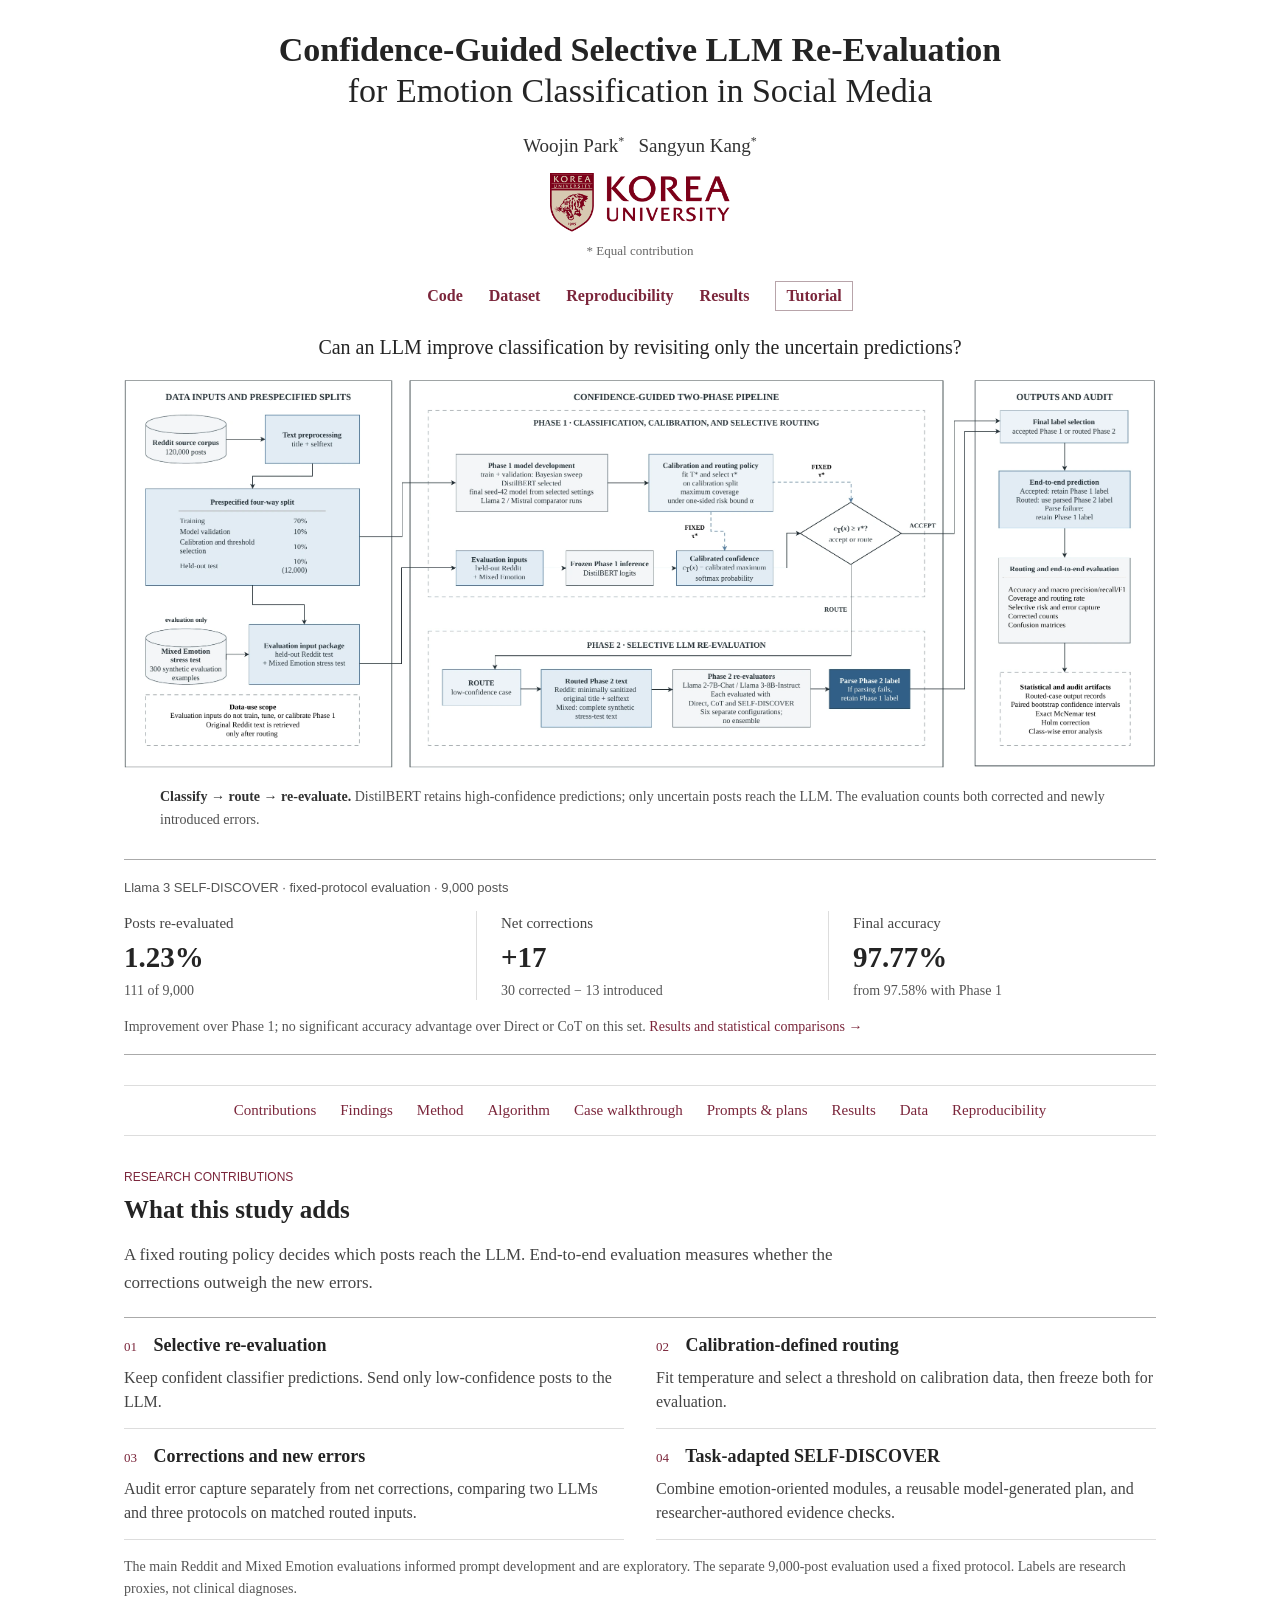
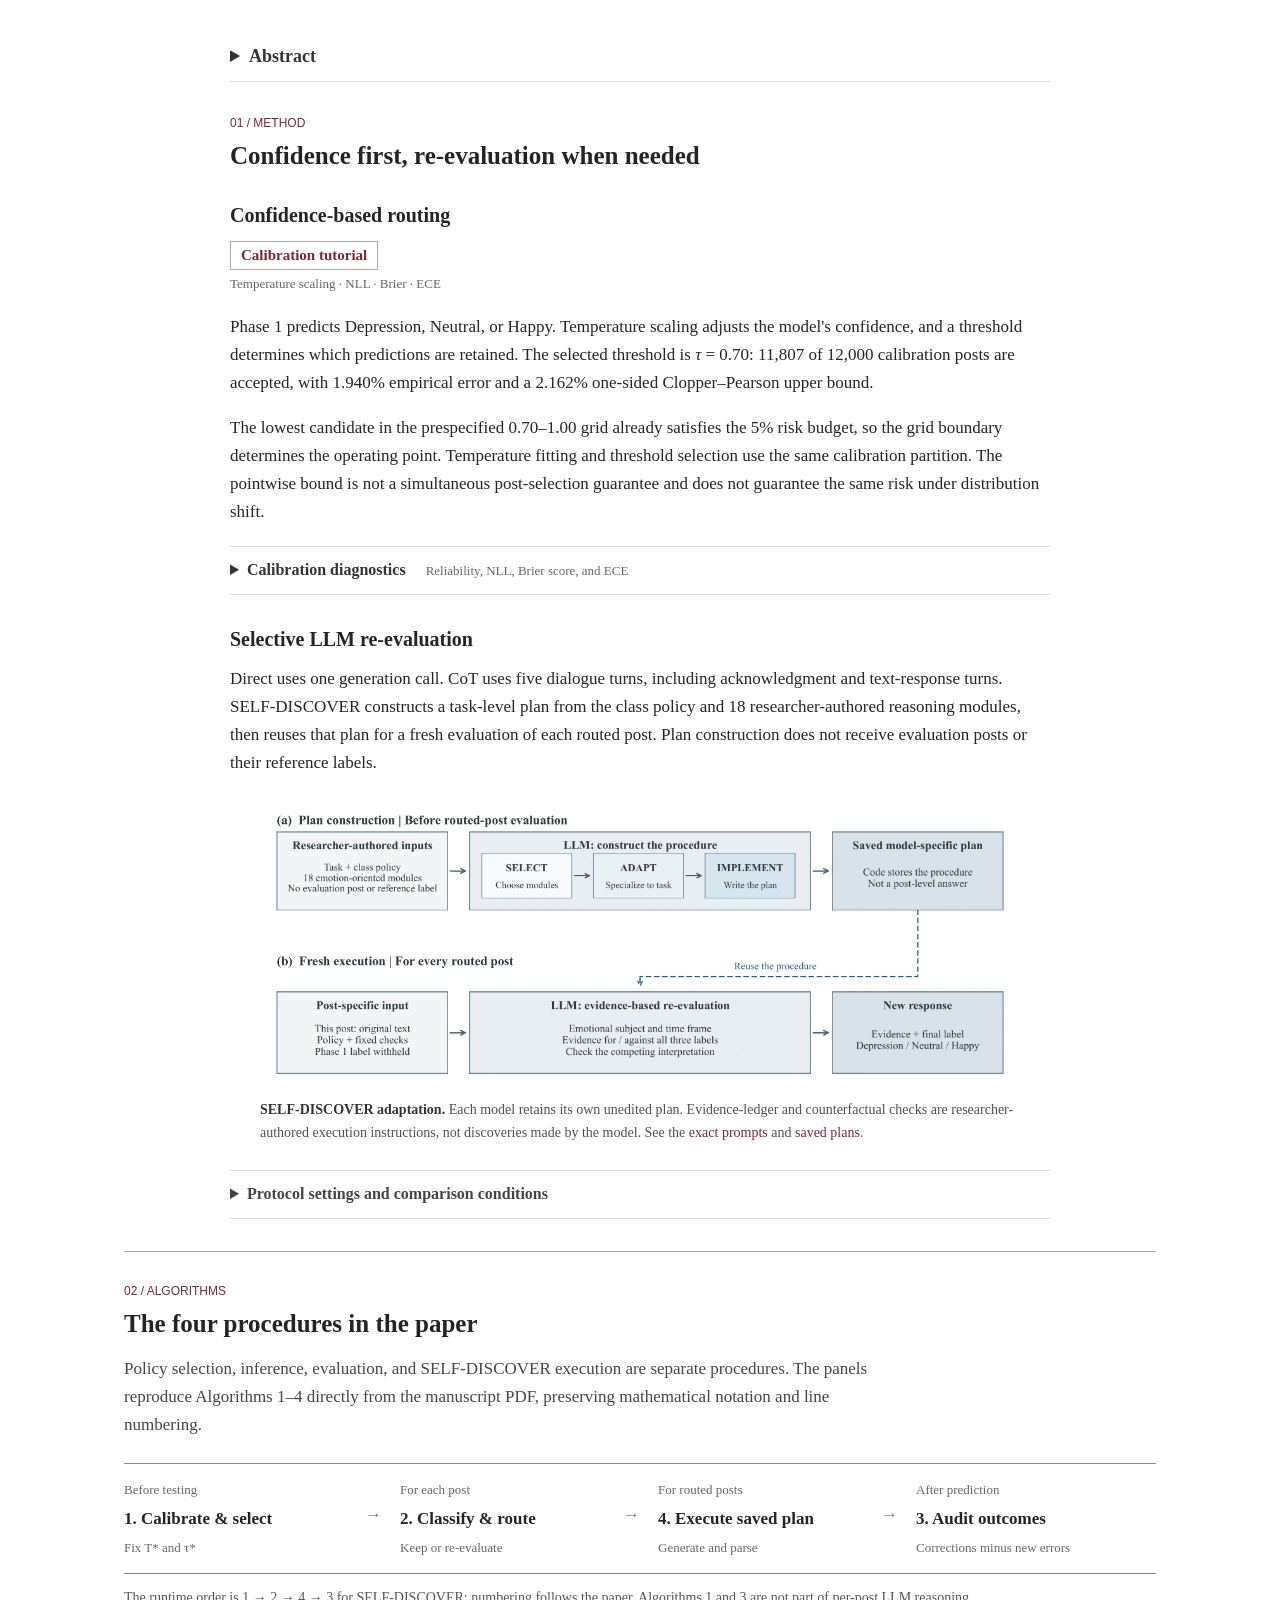
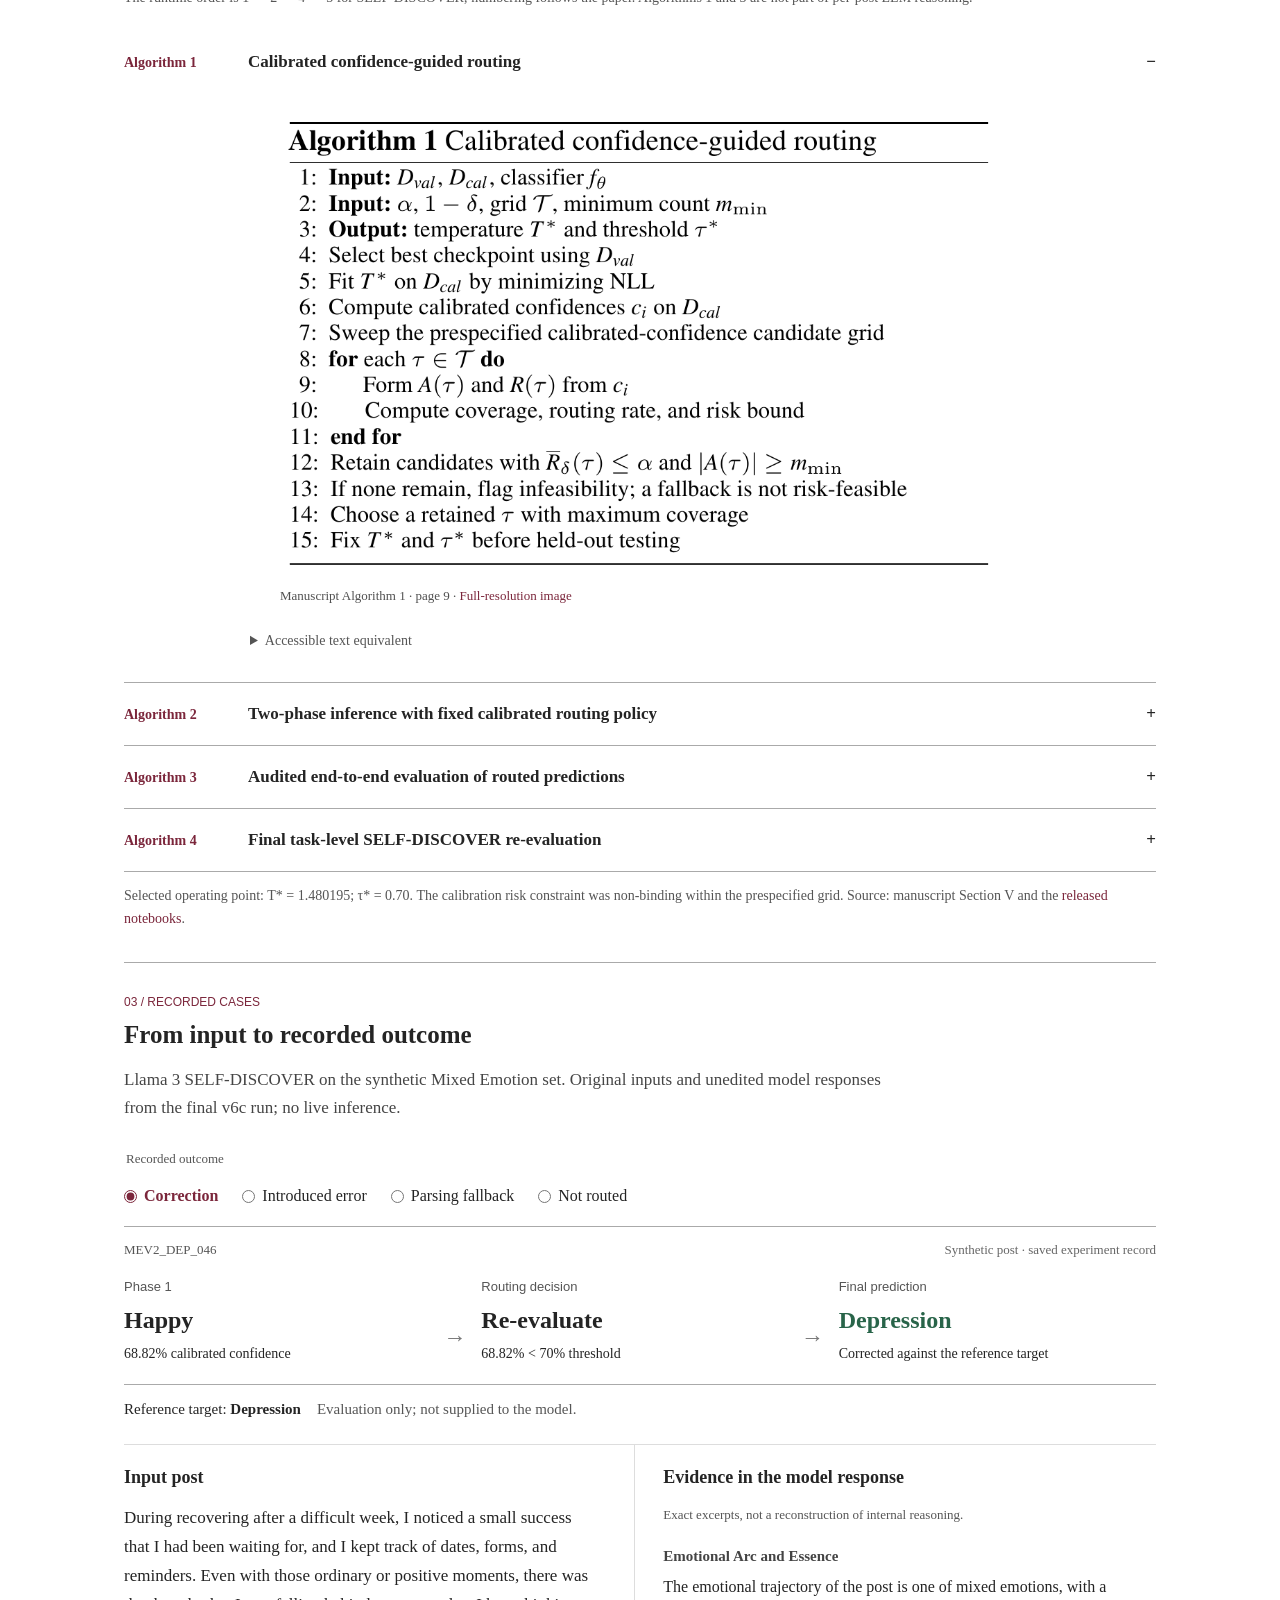
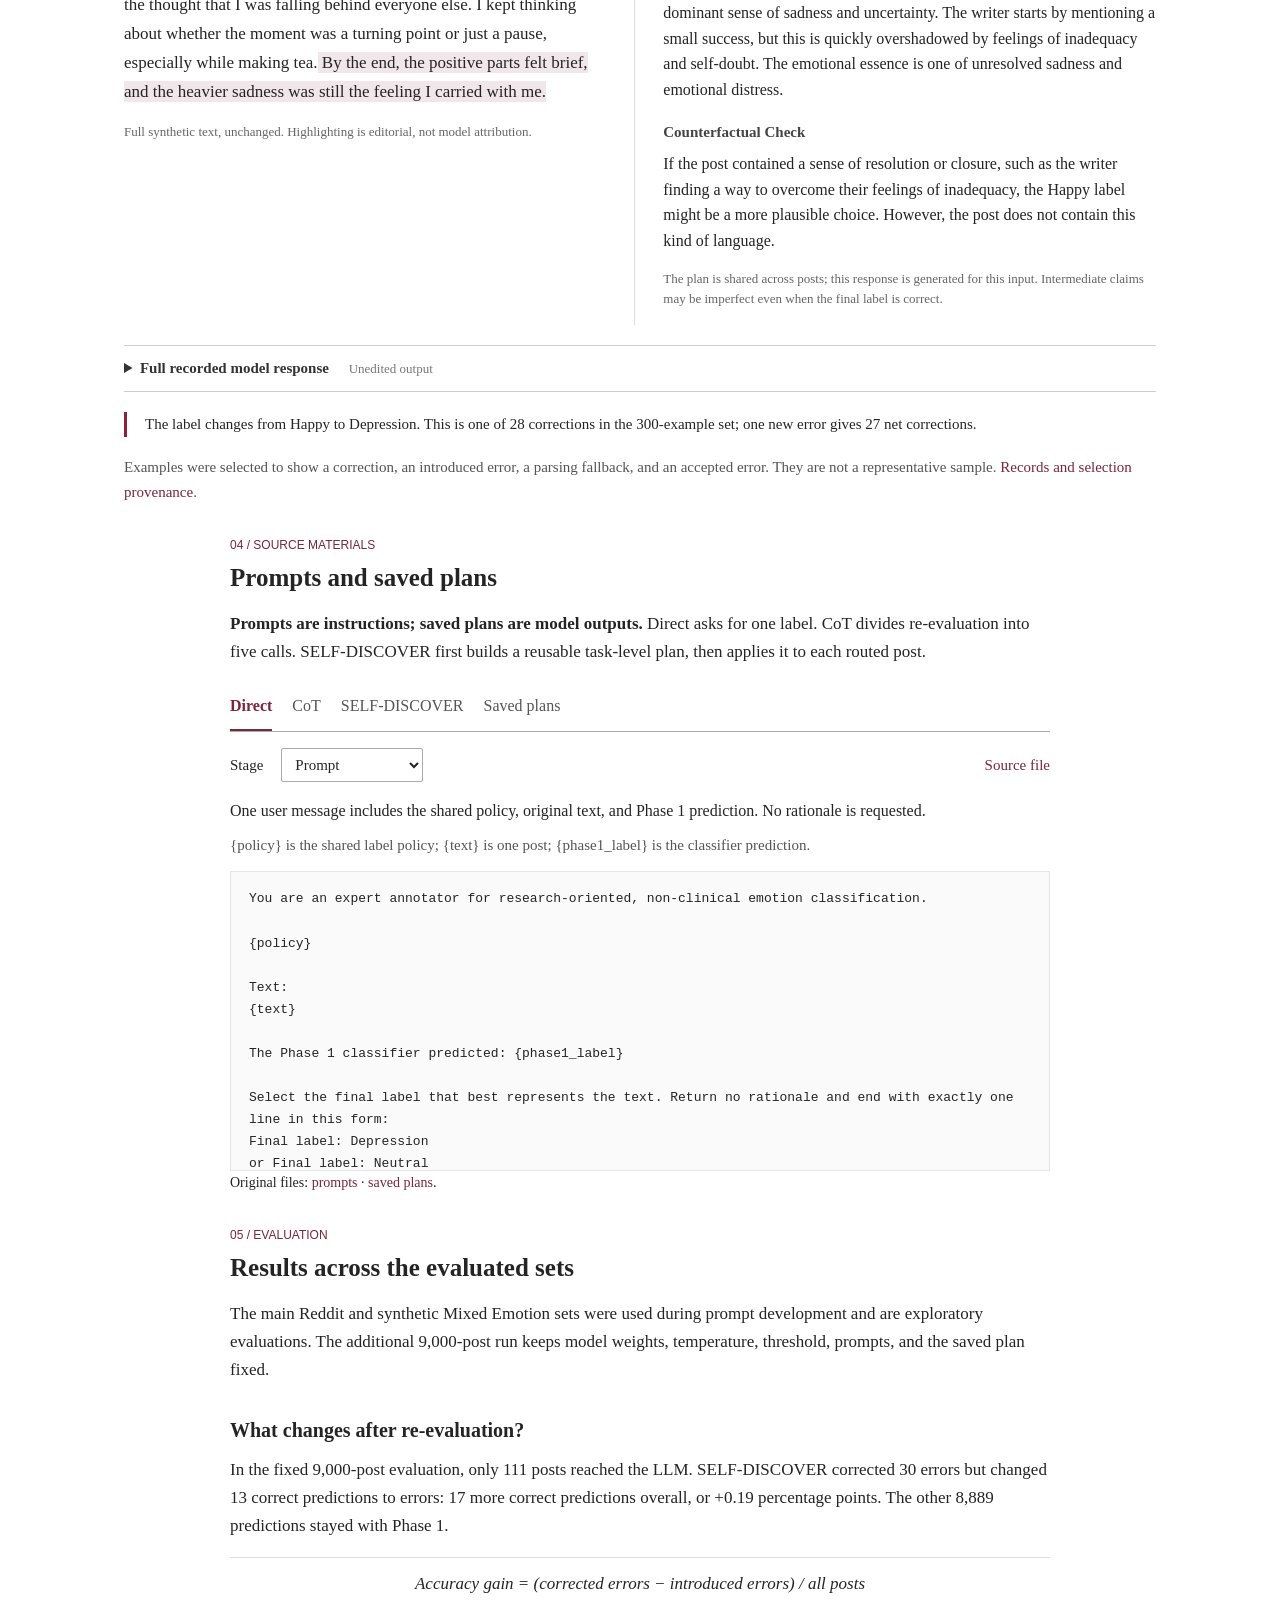
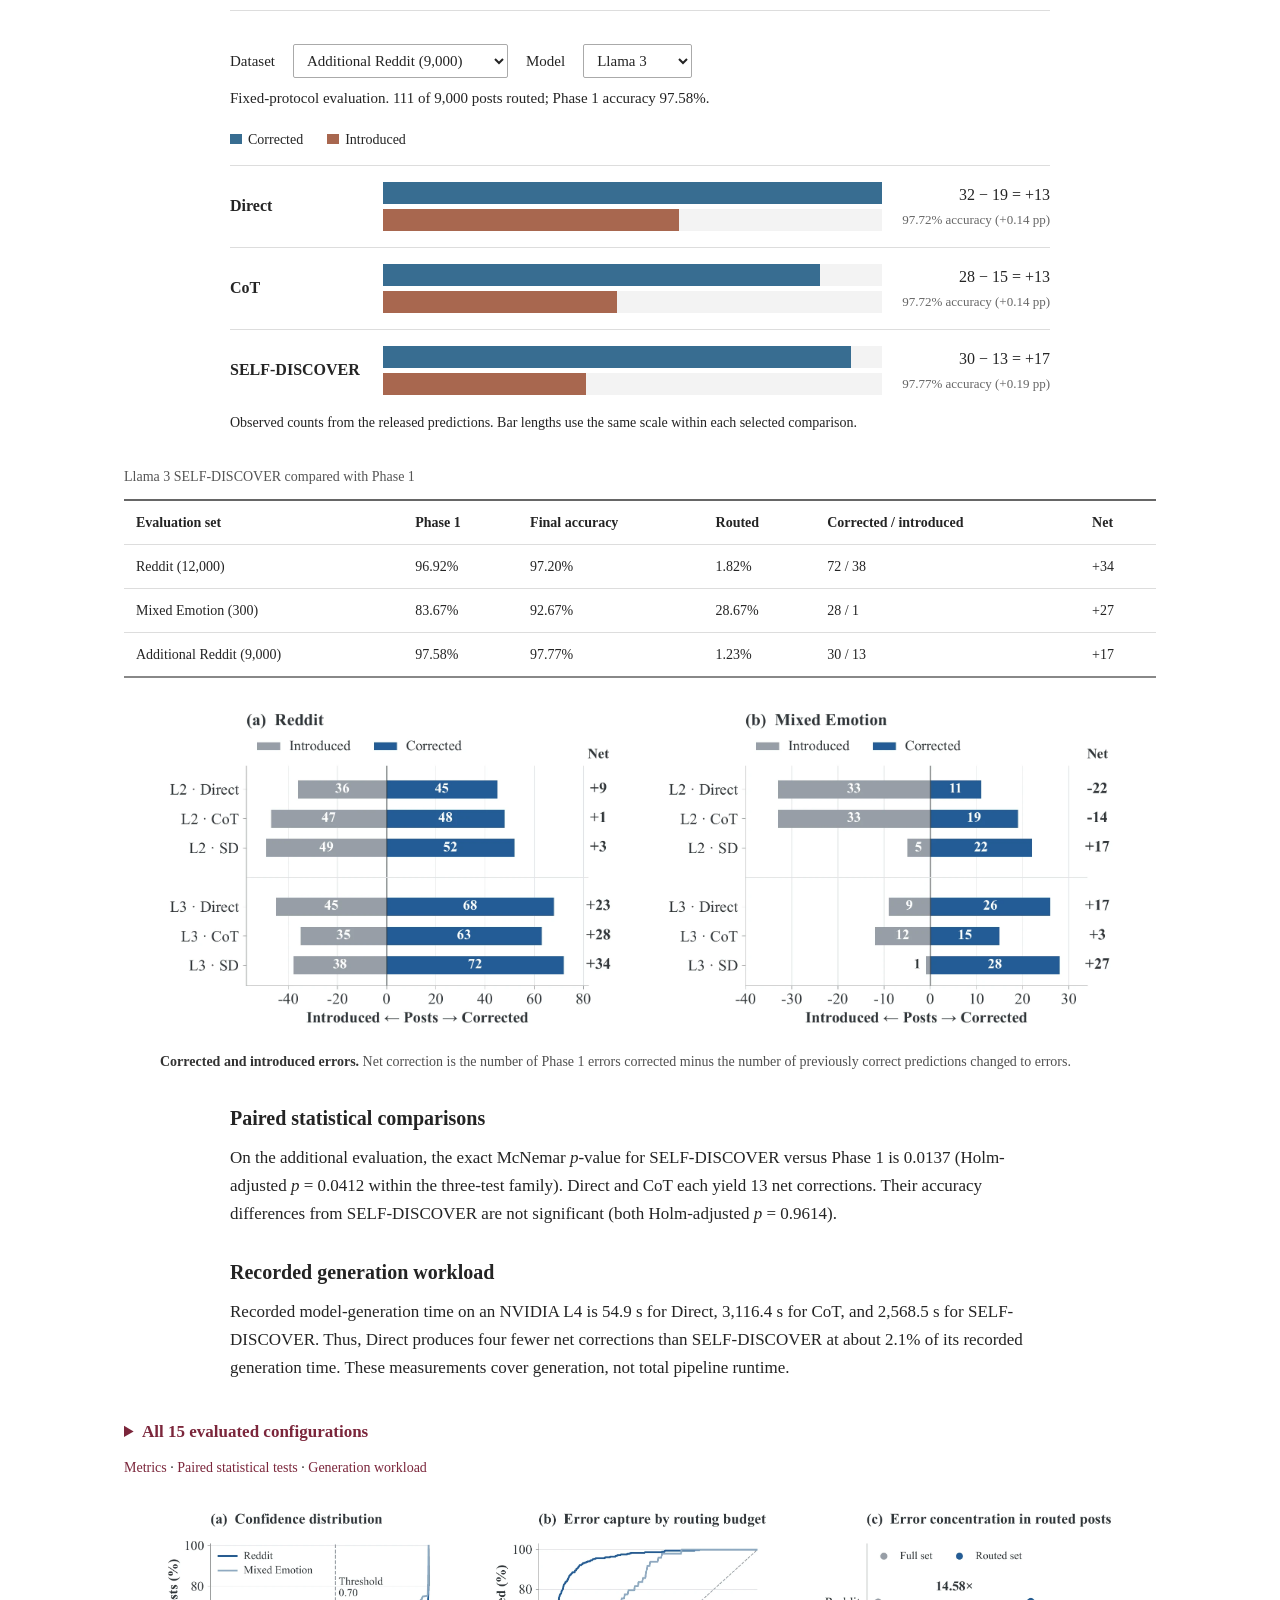
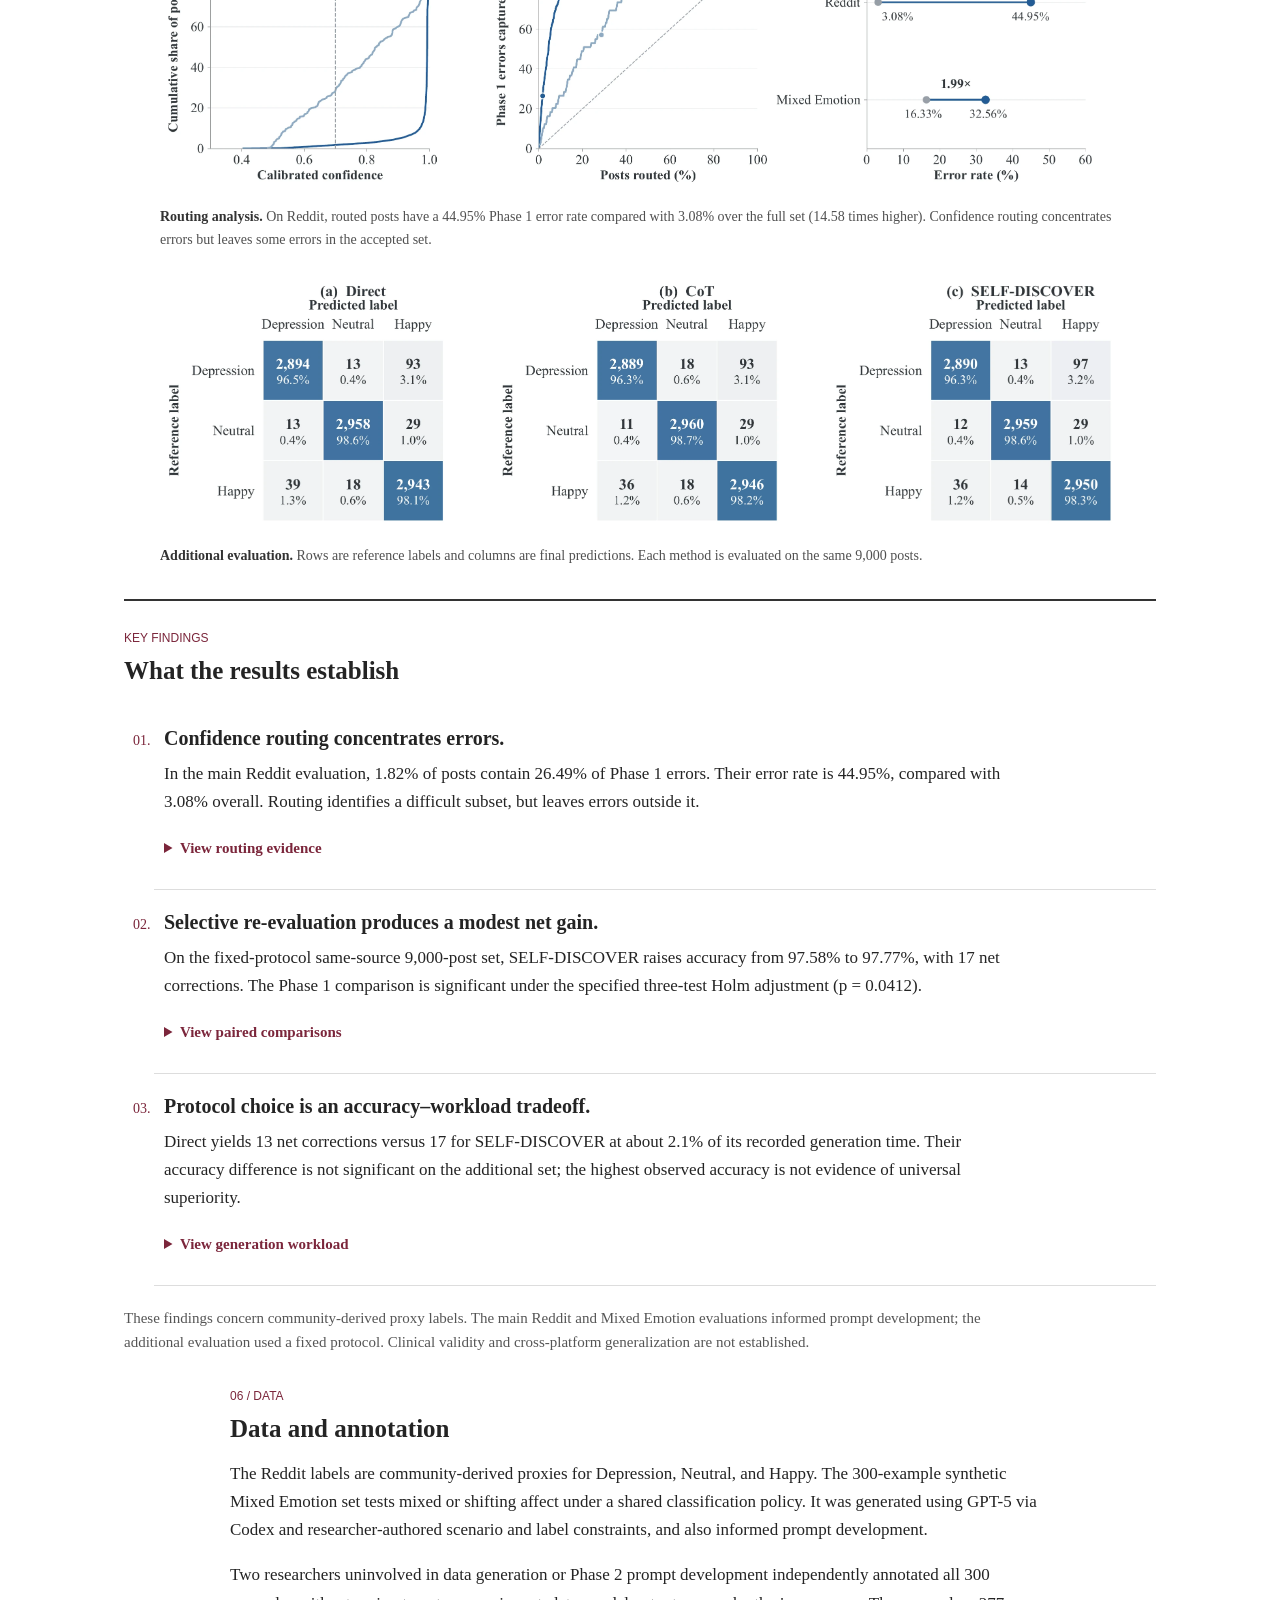
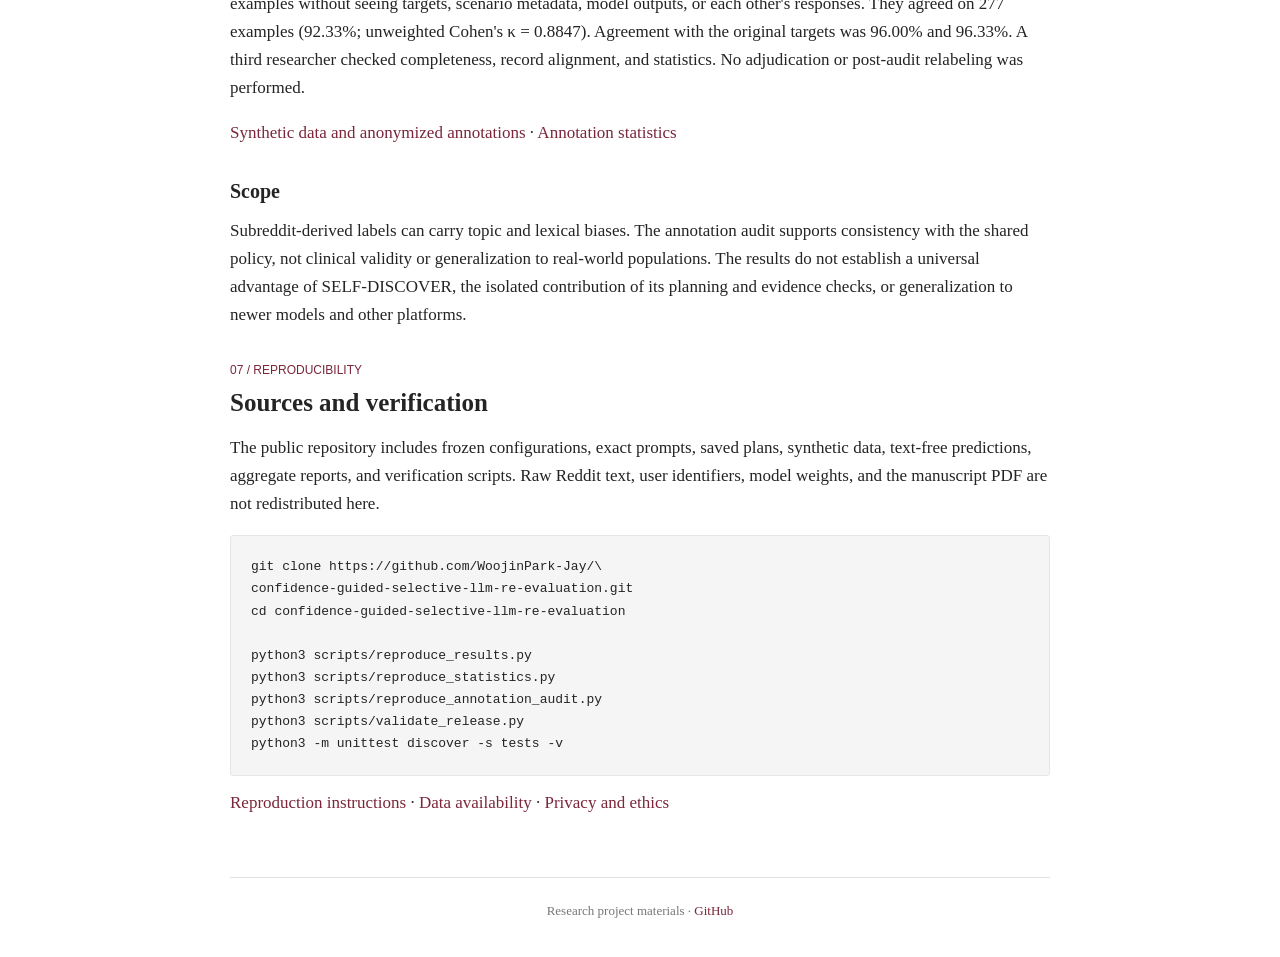
==== commit afb5d455: "Prioritize research question and key evidence with restrained link colors" ====
--- a/site/index.html
+++ b/site/index.html
@@ -28,21 +28,27 @@
     </nav>
   </header>
   <main id="main">
+    <p class="research-question">Can an LLM improve classification by revisiting only the uncertain predictions?</p>
     <figure class="teaser">
       <a href="assets/architecture.webp" target="_blank" rel="noopener" aria-label="Open the full architecture figure"><img src="assets/architecture.webp" width="2800" height="1059" fetchpriority="high" alt="Full architecture: Reddit preprocessing and data splits, DistilBERT training and calibration, confidence-based routing, LLM re-evaluation, final label selection, and statistical audit."></a>
-      <figcaption><strong>Overview of the framework.</strong> Calibrated DistilBERT predictions at or above the confidence threshold retain their labels; the remaining posts are re-evaluated by an LLM. Corrections and newly introduced errors are measured separately. The main Reddit and Mixed Emotion evaluations also informed prompt development; the additional 9,000-post evaluation used a frozen protocol.</figcaption>
+      <figcaption><strong>Classify &rarr; route &rarr; re-evaluate.</strong> DistilBERT retains high-confidence predictions; only uncertain posts reach the LLM. The evaluation counts both corrected and newly introduced errors.</figcaption>
     </figure>
+    <div class="evidence-overview" aria-label="Fixed-protocol evaluation summary">
+      <p class="evidence-context">Llama 3 SELF-DISCOVER &middot; fixed-protocol evaluation &middot; 9,000 posts</p>
+      <dl class="evidence-metrics"><div><dt>Posts re-evaluated</dt><dd>1.23% <span>111 of 9,000</span></dd></div><div><dt>Net corrections</dt><dd>+17 <span>30 corrected &minus; 13 introduced</span></dd></div><div><dt>Final accuracy</dt><dd>97.77% <span>from 97.58% with Phase 1</span></dd></div></dl>
+      <p class="evidence-scope">Improvement over Phase 1; no significant accuracy advantage over Direct or CoT on this set. <a href="#results">Results and statistical comparisons &rarr;</a></p>
+    </div>
     <nav class="section-links" aria-label="Page sections"><a href="#contributions">Contributions</a><a href="#findings">Findings</a><a href="#method">Method</a><a href="#algorithm">Algorithm</a><a href="#case-study">Case walkthrough</a><a href="#prompt-reader">Prompts &amp; plans</a><a href="#results">Results</a><a href="#data">Data</a><a href="#reproduce">Reproducibility</a></nav>
     <section class="contributions" id="contributions">
-      <div class="section-heading"><span class="section-number">RESEARCH CONTRIBUTIONS</span><h2>Selective re-evaluation, measured end to end</h2></div>
-      <p class="section-intro">The study asks when an LLM should reconsider a classifier's prediction, and whether its corrections outweigh the errors it introduces.</p>
+      <div class="section-heading"><span class="section-number">RESEARCH CONTRIBUTIONS</span><h2>What this study adds</h2></div>
+      <p class="section-intro">A fixed routing policy decides which posts reach the LLM. End-to-end evaluation measures whether the corrections outweigh the new errors.</p>
       <dl class="contribution-list">
-        <div><dt><span>01</span> A selective two-phase pipeline</dt><dd>A compact classifier retains high-confidence predictions; only calibration-defined low-confidence posts reach the LLM.</dd></div>
-        <div><dt><span>02</span> A fixed, reproducible routing policy</dt><dd>Temperature scaling and a risk-bound criterion select a maximum-coverage threshold from a prespecified grid, before held-out evaluation.</dd></div>
-        <div><dt><span>03</span> Separate audits of routing and correction</dt><dd>Error capture measures what the router finds. Corrected and introduced errors measure what the re-evaluator changes. The main comparison crosses two LLMs with three protocols on matched routed inputs.</dd></div>
-        <div><dt><span>04</span> Task-adapted SELF-DISCOVER</dt><dd>An emotion-oriented module bank, a reusable model-generated plan, and researcher-authored evidence checks are evaluated on exploratory sets and a separate fixed-protocol 9,000-post set.</dd></div>
+        <div><dt><span>01</span> Selective re-evaluation</dt><dd>Keep confident classifier predictions. Send only low-confidence posts to the LLM.</dd></div>
+        <div><dt><span>02</span> Calibration-defined routing</dt><dd>Fit temperature and select a threshold on calibration data, then freeze both for evaluation.</dd></div>
+        <div><dt><span>03</span> Corrections and new errors</dt><dd>Audit error capture separately from net corrections, comparing two LLMs and three protocols on matched routed inputs.</dd></div>
+        <div><dt><span>04</span> Task-adapted SELF-DISCOVER</dt><dd>Combine emotion-oriented modules, a reusable model-generated plan, and researcher-authored evidence checks.</dd></div>
       </dl>
-      <div class="primary-finding"><span class="finding-label">MAIN FINDING</span><p>On the fixed-protocol 9,000-post evaluation, Llama 3 SELF-DISCOVER re-evaluates <strong>111 posts (1.23%)</strong> and yields <strong>17 net corrections</strong>: 30 corrected errors minus 13 introduced errors.</p><a href="#results">Full results and statistical comparisons &rarr;</a></div>
+      <p class="evaluation-scope">The main Reddit and Mixed Emotion evaluations informed prompt development and are exploratory. The separate 9,000-post evaluation used a fixed protocol. Labels are research proxies, not clinical diagnoses.</p>
     </section>
     <section class="prose" id="abstract"><details class="abstract-disclosure"><summary>Abstract</summary>
 
--- a/site/styles.css
+++ b/site/styles.css
@@ -1,9 +1,9 @@
 :root { color-scheme: light; font-family: "Times New Roman", Times, "Liberation Serif", serif; color: #242424; background: #fff; font-size: 18px; }
 * { box-sizing: border-box; letter-spacing: 0; }
 body { margin: 0; line-height: 1.65; }
-a { color: #1769a6; text-decoration: none; text-underline-offset: 3px; }
+a { color: #7b263b; text-decoration: none; text-underline-offset: 3px; }
 a:hover { text-decoration: underline; }
-a:focus-visible, summary:focus-visible, .table-wrap:focus-visible { outline: 2px solid #1769a6; outline-offset: 5px; }
+a:focus-visible, summary:focus-visible, .table-wrap:focus-visible { outline: 2px solid #7b263b; outline-offset: 5px; }
 .skip-link { position: absolute; top: -60px; left: 16px; padding: 8px; background: white; }
 .skip-link:focus { top: 8px; }
 .paper-header { max-width: 1080px; margin: auto; padding: 36px 24px 20px; text-align: center; }
@@ -14,8 +14,8 @@
 .prompt-reader,.result-explorer { max-width: 820px; margin: 32px auto; }
 .tabs { display: flex; flex-wrap: wrap; gap: 0 20px; border-bottom: 1px solid #aaa; }
 .tabs button { background: none; color: #555; font: inherit; font-size: 16px; padding: 10px 0; border: 0; border-bottom: 2px solid transparent; cursor: pointer; }
-.tabs button[aria-selected="true"] { color: #174f7c; border-bottom-color: #174f7c; font-weight: bold; }
-button:focus-visible, select:focus-visible { outline: 2px solid #1769a6; outline-offset: 3px; }
+.tabs button[aria-selected="true"] { color: #7b263b; border-bottom-color: #7b263b; font-weight: bold; }
+button:focus-visible, select:focus-visible { outline: 2px solid #7b263b; outline-offset: 3px; }
 .reader-toolbar { display: flex; align-items: center; flex-wrap: wrap; gap: 10px 18px; padding: 16px 0 8px; font-size: 15px; }
 select { max-width: 100%; min-height: 34px; border: 1px solid #aaa; border-radius: 2px; background: white; color: #242424; font: inherit; padding: 5px 28px 5px 9px; }
 .reader-toolbar a { margin-left: auto; }
@@ -109,7 +109,7 @@
 .comparison-table td:nth-child(n+4) { text-align: right; }
 .comparison-table tr:nth-child(3n) { border-bottom: 1px solid #888; }
 details { margin-top: 26px; }
-summary { cursor: pointer; color: #1769a6; font-weight: 600; padding: 10px 0; }
+summary { cursor: pointer; color: #7b263b; font-weight: 600; padding: 10px 0; }
 .source-links { font-size: 14px; }
 pre { font-size: 13px; line-height: 1.7; background: #f5f5f5; border: 1px solid #e5e5e5; border-radius: 3px; padding: 20px; overflow-x: auto; }
 footer { max-width: 820px; border-top: 1px solid #e2e2e2; padding: 22px 0 35px; margin: 60px auto 0; text-align: center; font-size: 13px; color: #777; }
@@ -217,6 +217,26 @@
 .contribution-list dt { font-size: 18px; font-weight: bold; line-height: 1.5; }
 .contribution-list dt span { display: inline-block; font-size: 13px; font-weight: normal; color: #7b263b; margin-right: 12px; }
 .contribution-list dd { margin: 0; font-size: 17px; line-height: 1.6; color: #444; }
+.research-question { max-width: 820px; margin: 6px auto 18px; text-align: center; font-size: 20px; line-height: 1.45; }
+.evidence-overview { padding: 18px 0 16px; border-block: 1px solid #aaa; margin: 24px 0; }
+.evidence-context { font: 13px/1.5 Arial,sans-serif; color: #555; margin: 0 0 14px; }
+.evidence-metrics { display: grid; grid-template-columns: repeat(3,minmax(0,1fr)); gap: 24px; margin: 0; }
+.evidence-metrics > div + div { border-left: 1px solid #ddd; padding-left: 24px; }
+.evidence-metrics dt { font-size: 15px; color: #444; }
+.evidence-metrics dd { margin: 4px 0 0; font-size: 29px; font-weight: 600; line-height: 1.2; font-variant-numeric: tabular-nums; }
+.evidence-metrics dd span { display: block; font-size: 14px; font-weight: normal; color: #555; margin-top: 6px; line-height: 1.4; }
+.evidence-scope,.evaluation-scope { font-size: 14px; line-height: 1.55; color: #555; margin: 16px 0 0; }
+.contribution-list { display: grid; grid-template-columns: repeat(2,minmax(0,1fr)); gap: 0 32px; margin: 20px 0 16px; border-top: 1px solid #aaa; }
+.contribution-list > div { display: block; }
+.contribution-list dd { margin-top: 7px; font-size: 16px; line-height: 1.5; }
+@media(max-width: 600px) {
+  .research-question { font-size: 18px; text-align: left; }
+  .evidence-metrics { grid-template-columns: 1fr; gap: 12px; }
+  .evidence-metrics > div { display: grid; grid-template-columns: 1fr 1.1fr; align-items: baseline; gap: 12px; }
+  .evidence-metrics > div + div { border-left: 0; border-top: 1px solid #ddd; padding: 12px 0 0; }
+  .evidence-metrics dd { font-size: 25px; margin: 0; }
+  .contribution-list { grid-template-columns: 1fr; }
+}
 .primary-finding { border-block: 1px solid #aaa; padding: 20px 0; }
 .finding-label { font: 12px/1.5 Arial,sans-serif; color: #7b263b; }
 .primary-finding p { font-size: 21px; line-height: 1.55; margin: 10px 0; max-width: 900px; }
@@ -254,9 +274,9 @@
 }
 .tutorial-link { font-size: 15px; margin-bottom: 18px; }
 .tutorial-link span { display: block; font-size: 13px; color: #666; margin-top: 3px; }
-.tutorial-cta { display: inline-flex; align-items: center; justify-content: center; padding: 3px 10px; border: 1px solid #aab8c2; border-radius: 0; background: transparent; color: #174f7c; font-size: 15px; font-weight: 600; text-decoration: none; line-height: 1.4; }
-.tutorial-cta:hover { border-color: #174f7c; color: #174f7c; text-decoration: underline; text-underline-offset: 3px; }
-.tutorial-cta:focus-visible { outline: 2px solid #174f7c; outline-offset: 3px; }
+.tutorial-cta { display: inline-flex; align-items: center; justify-content: center; padding: 3px 10px; border: 1px solid #b8a4aa; border-radius: 0; background: transparent; color: #7b263b; font-size: 15px; font-weight: 600; text-decoration: none; line-height: 1.4; }
+.tutorial-cta:hover { border-color: #7b263b; color: #7b263b; text-decoration: underline; text-underline-offset: 3px; }
+.tutorial-cta:focus-visible { outline: 2px solid #7b263b; outline-offset: 3px; }
 body:not(.tutorial-page) { font-size: 17px; }
 body:not(.tutorial-page) section { margin-top: 32px; margin-bottom: 32px; }
 body:not(.tutorial-page) .paper-header { padding-top: 30px; padding-bottom: 16px; }
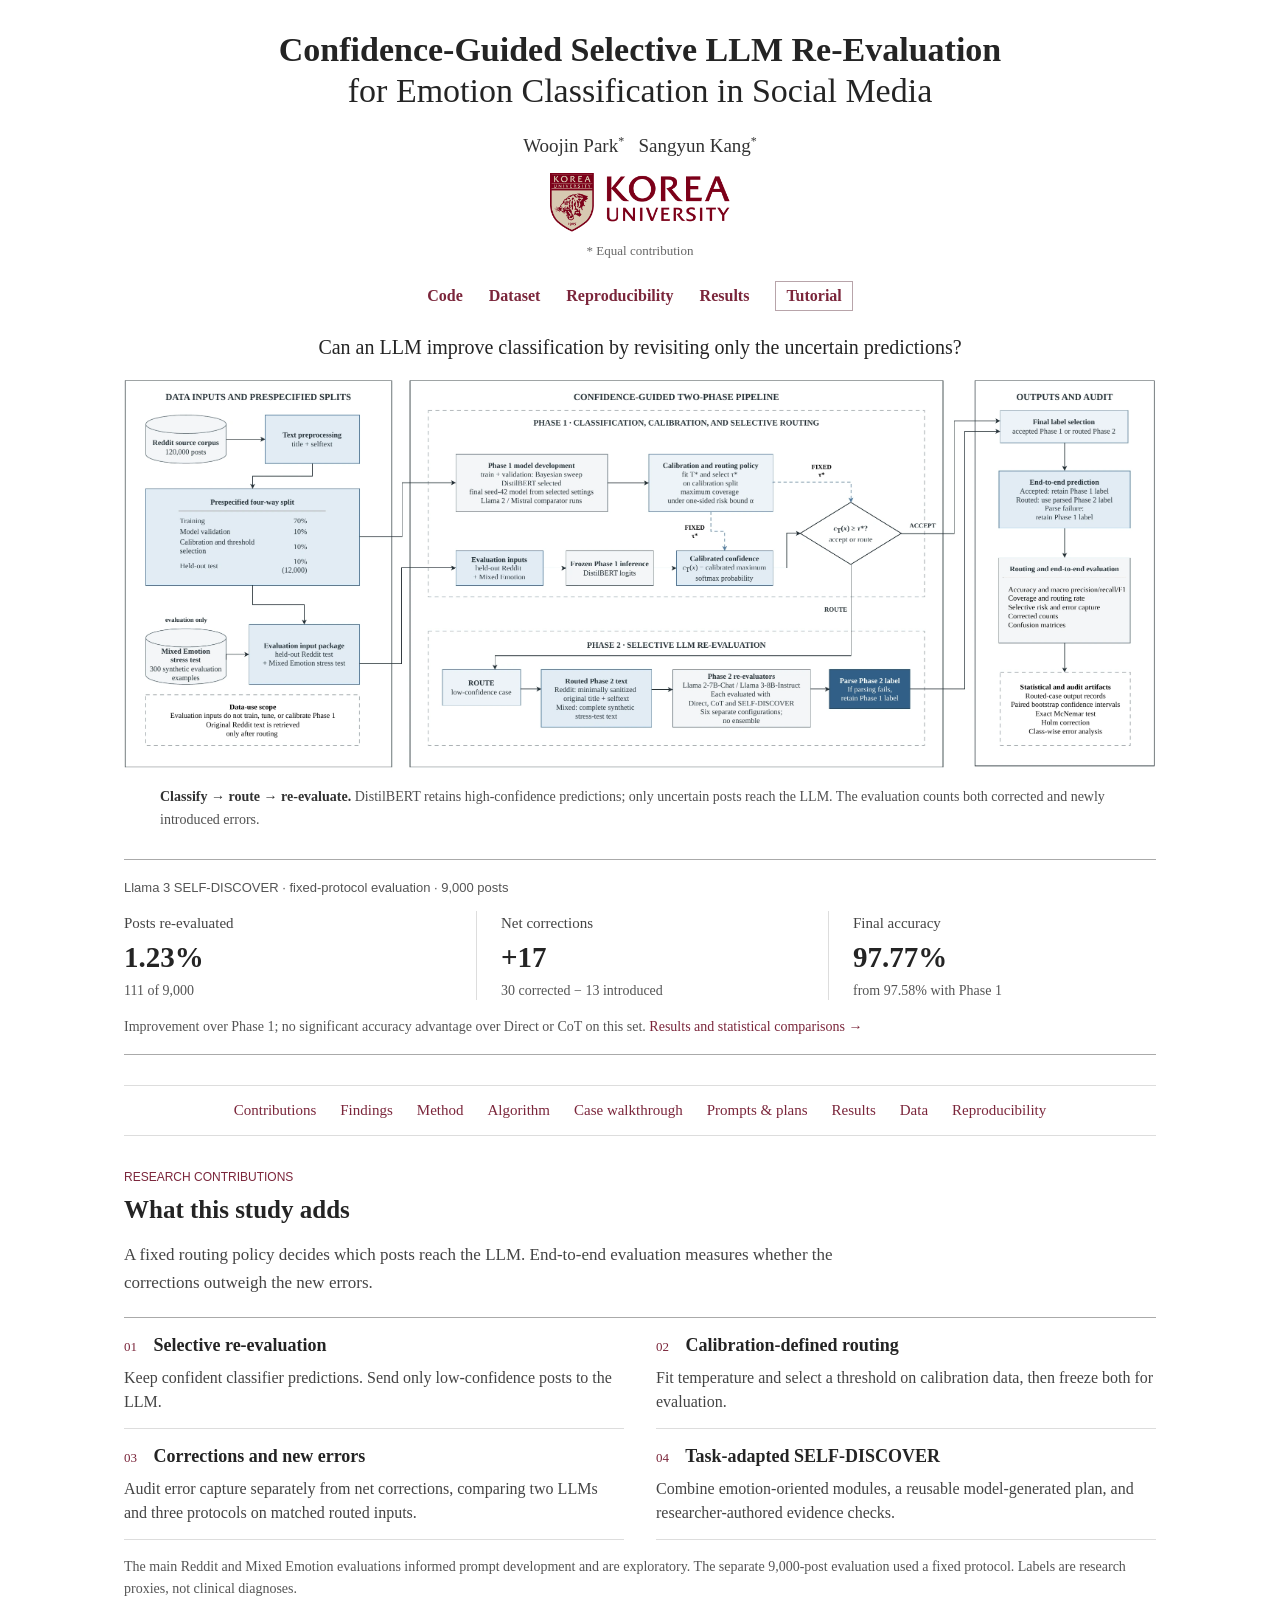
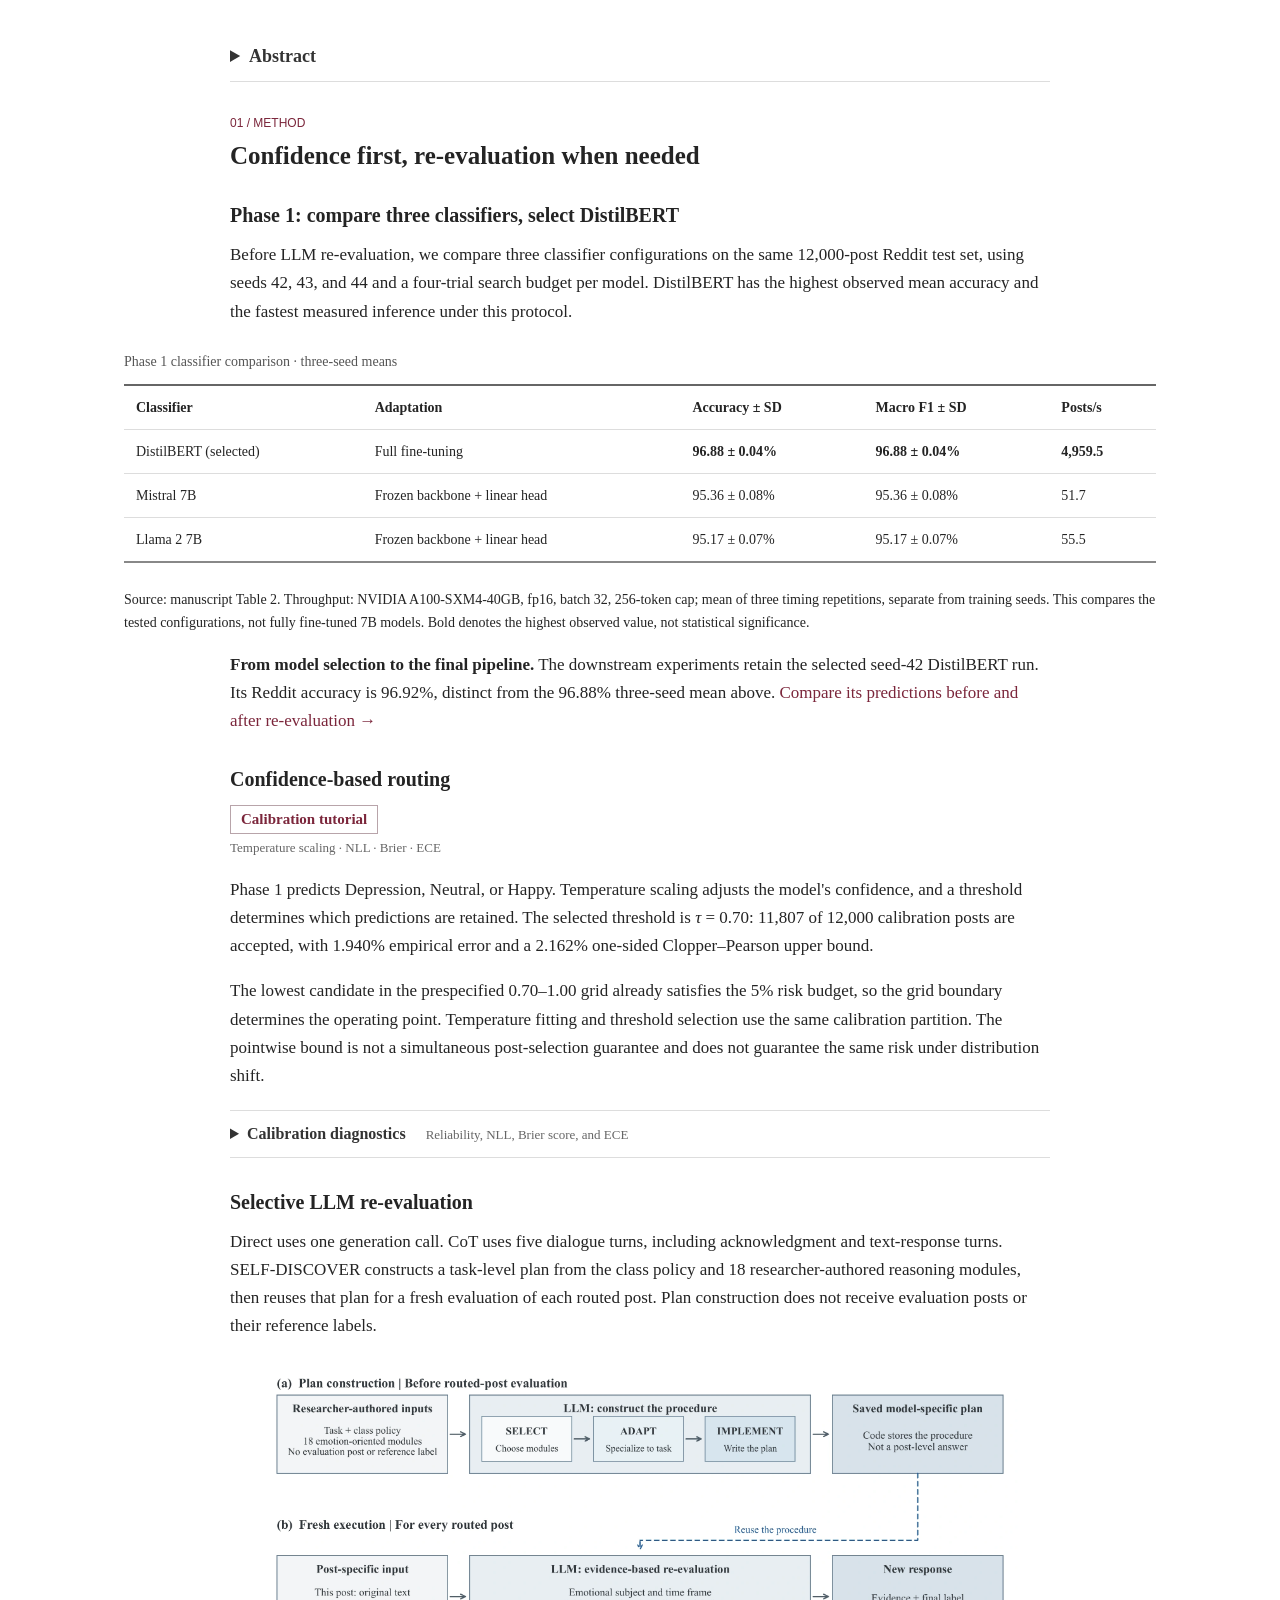
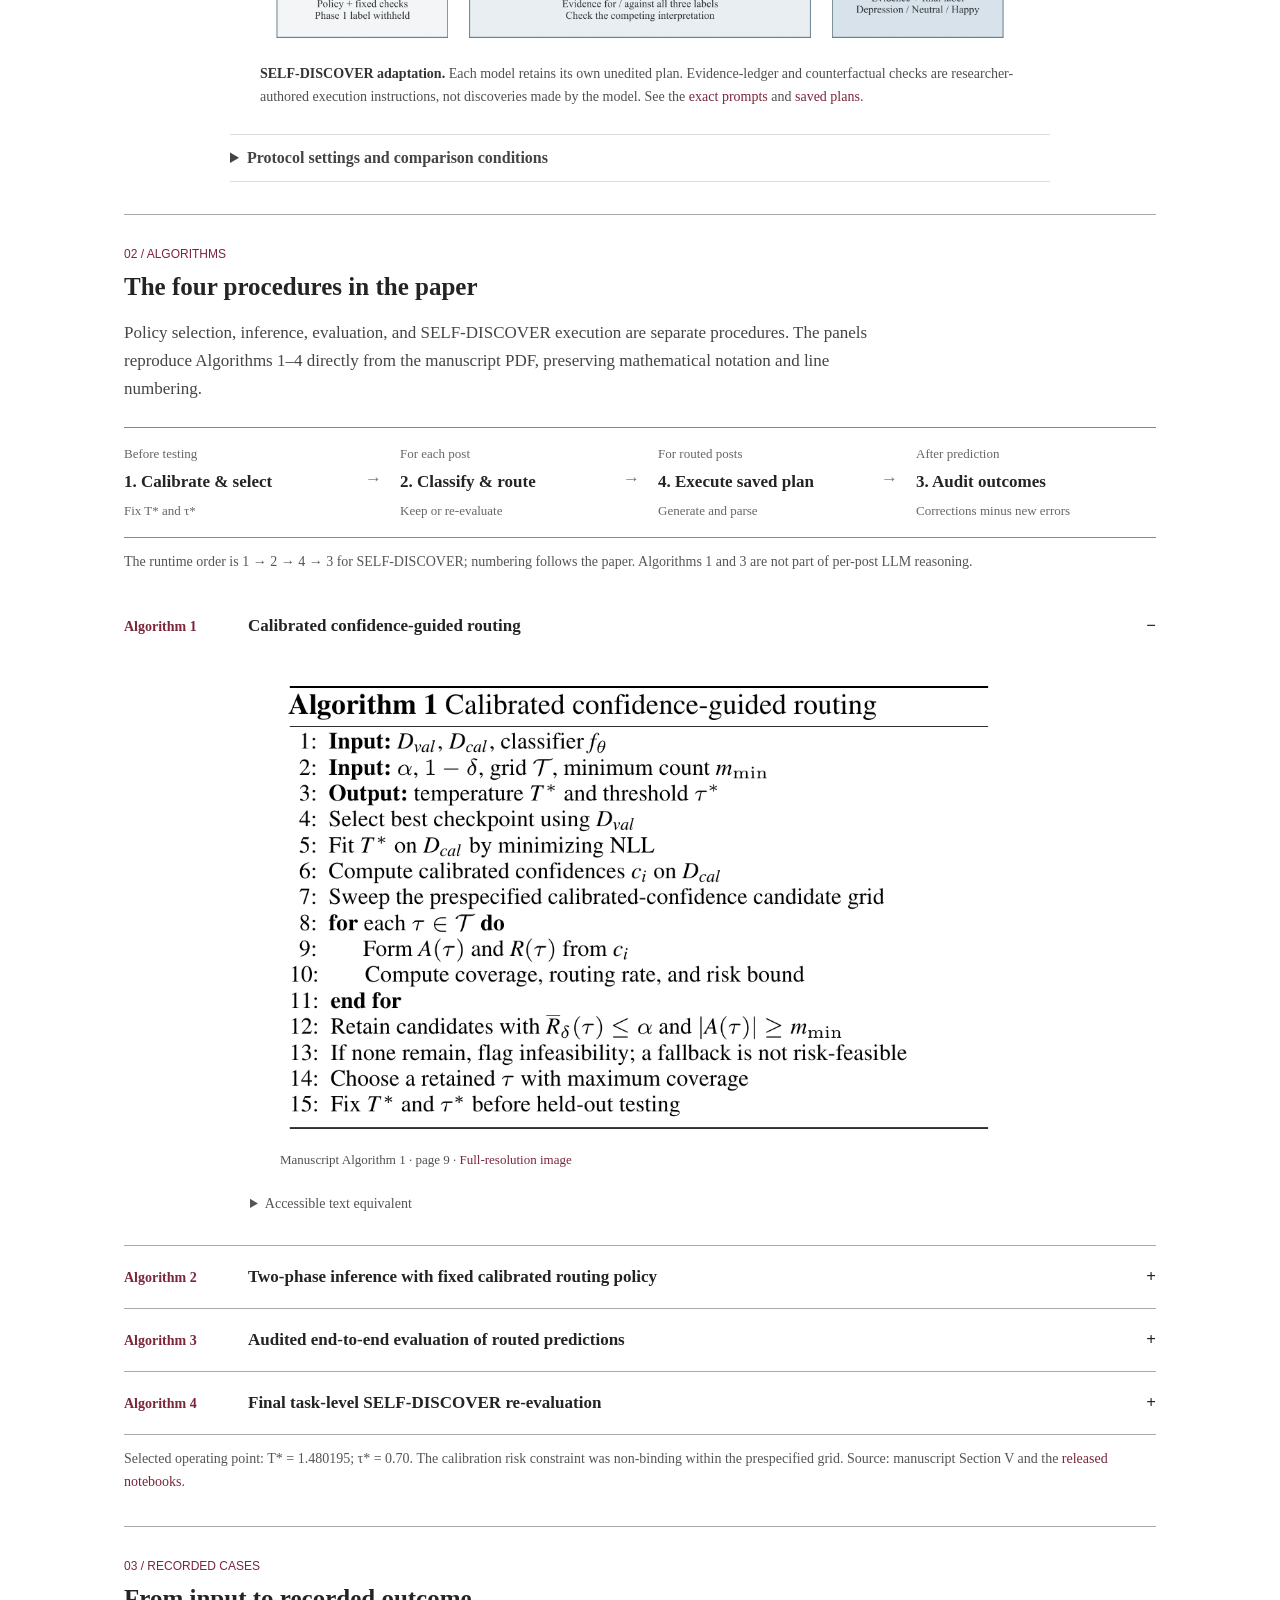
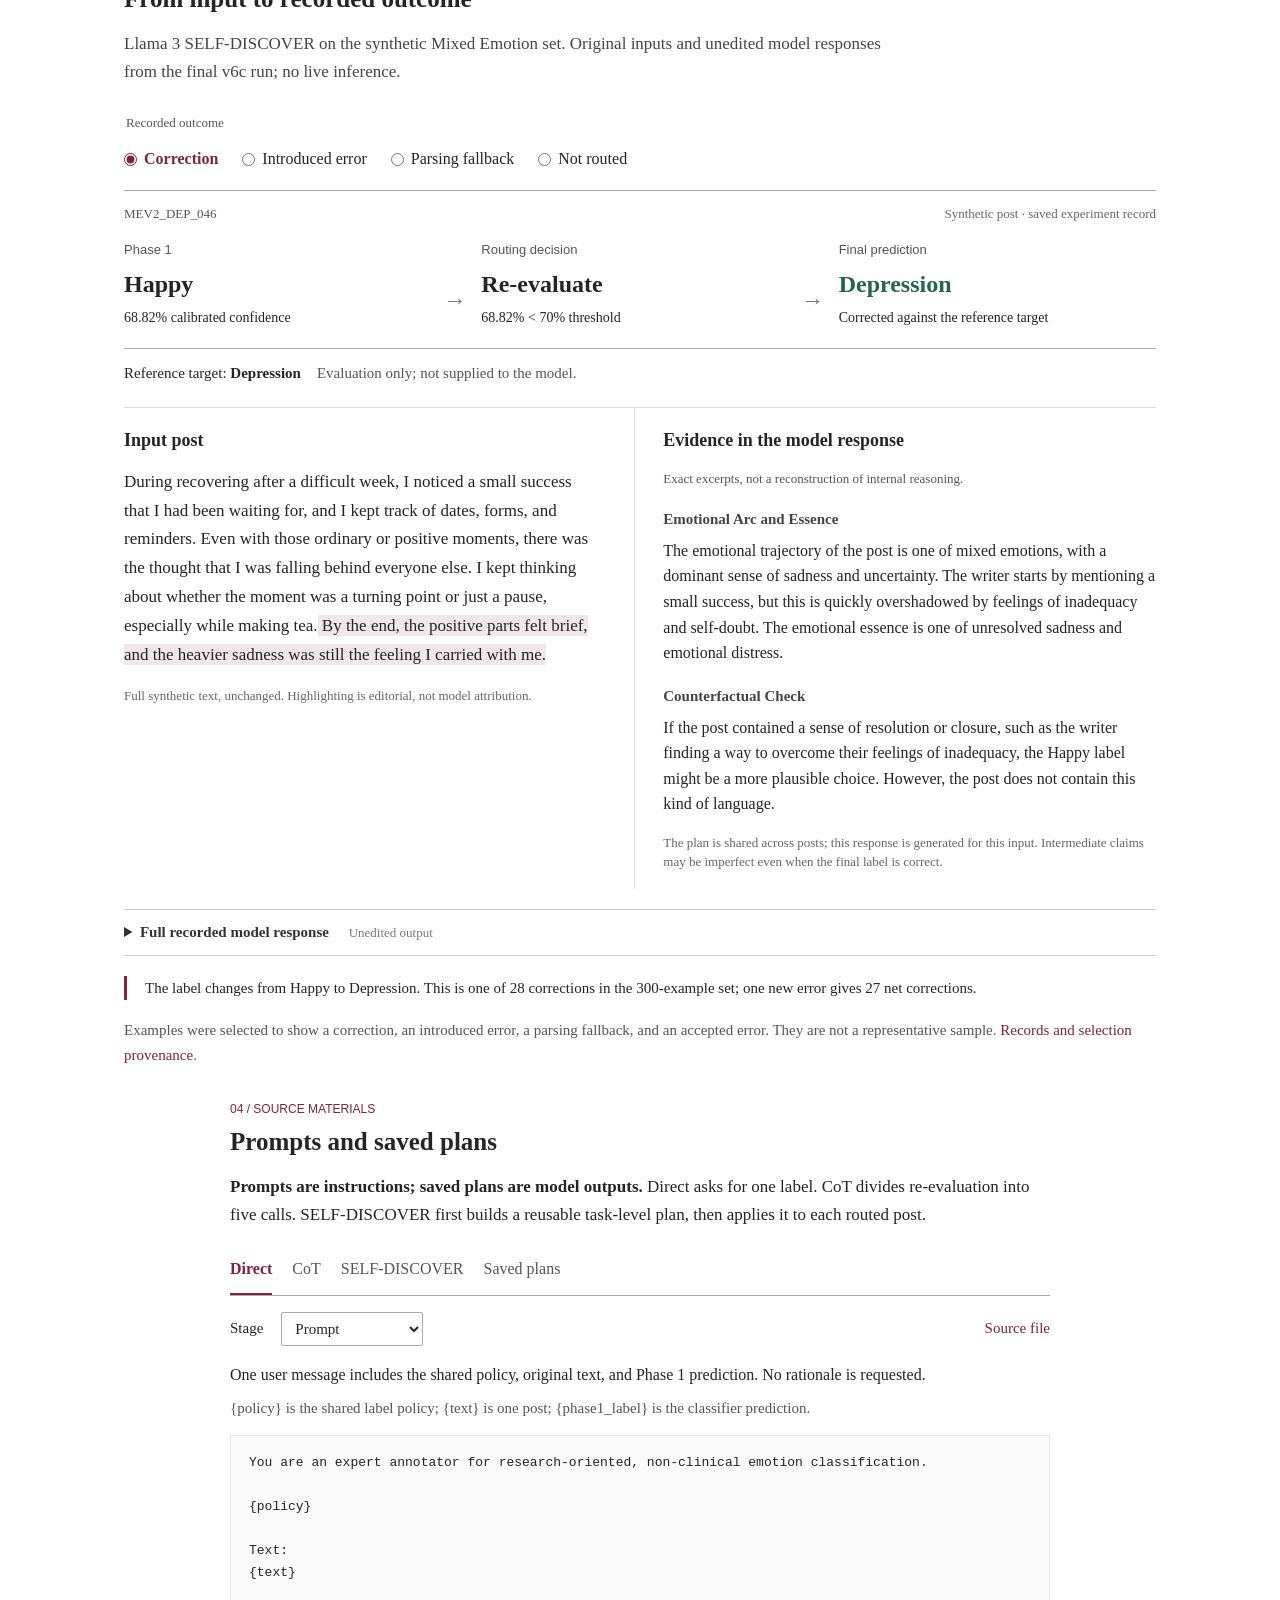
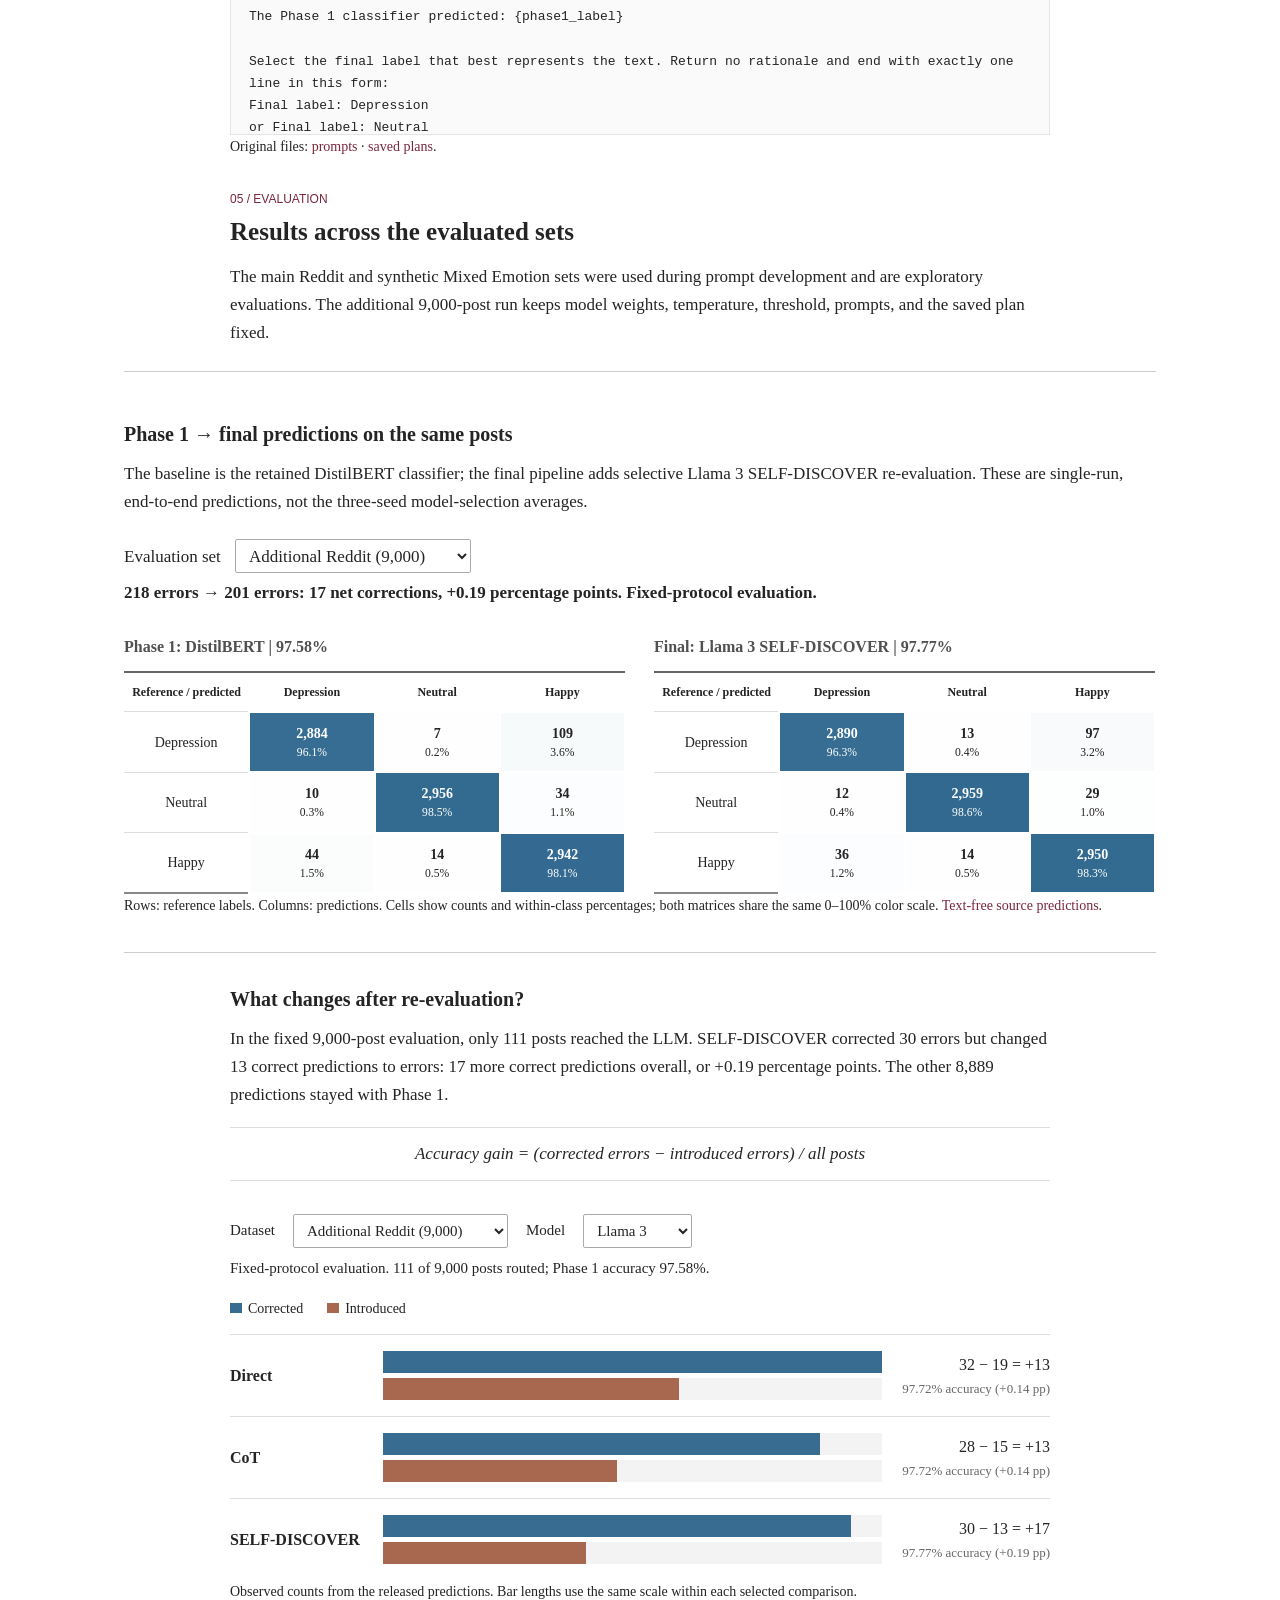
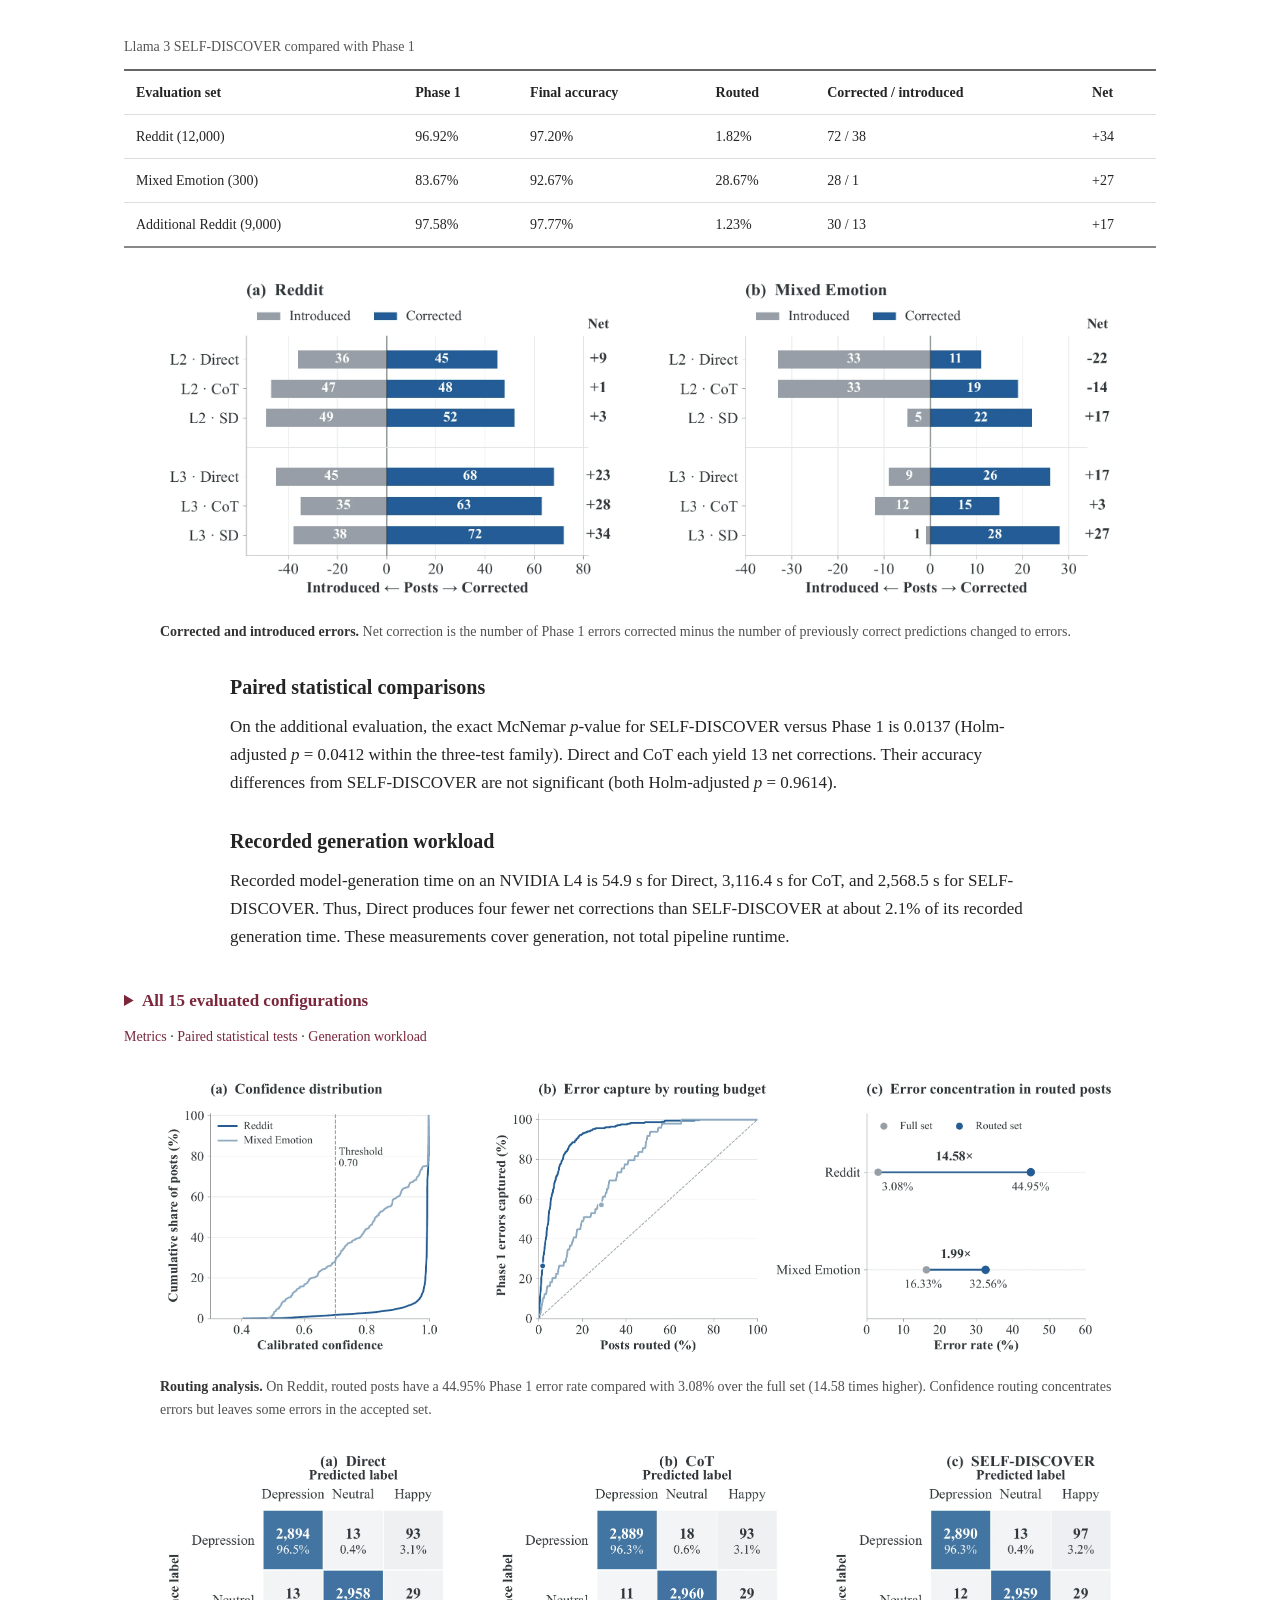
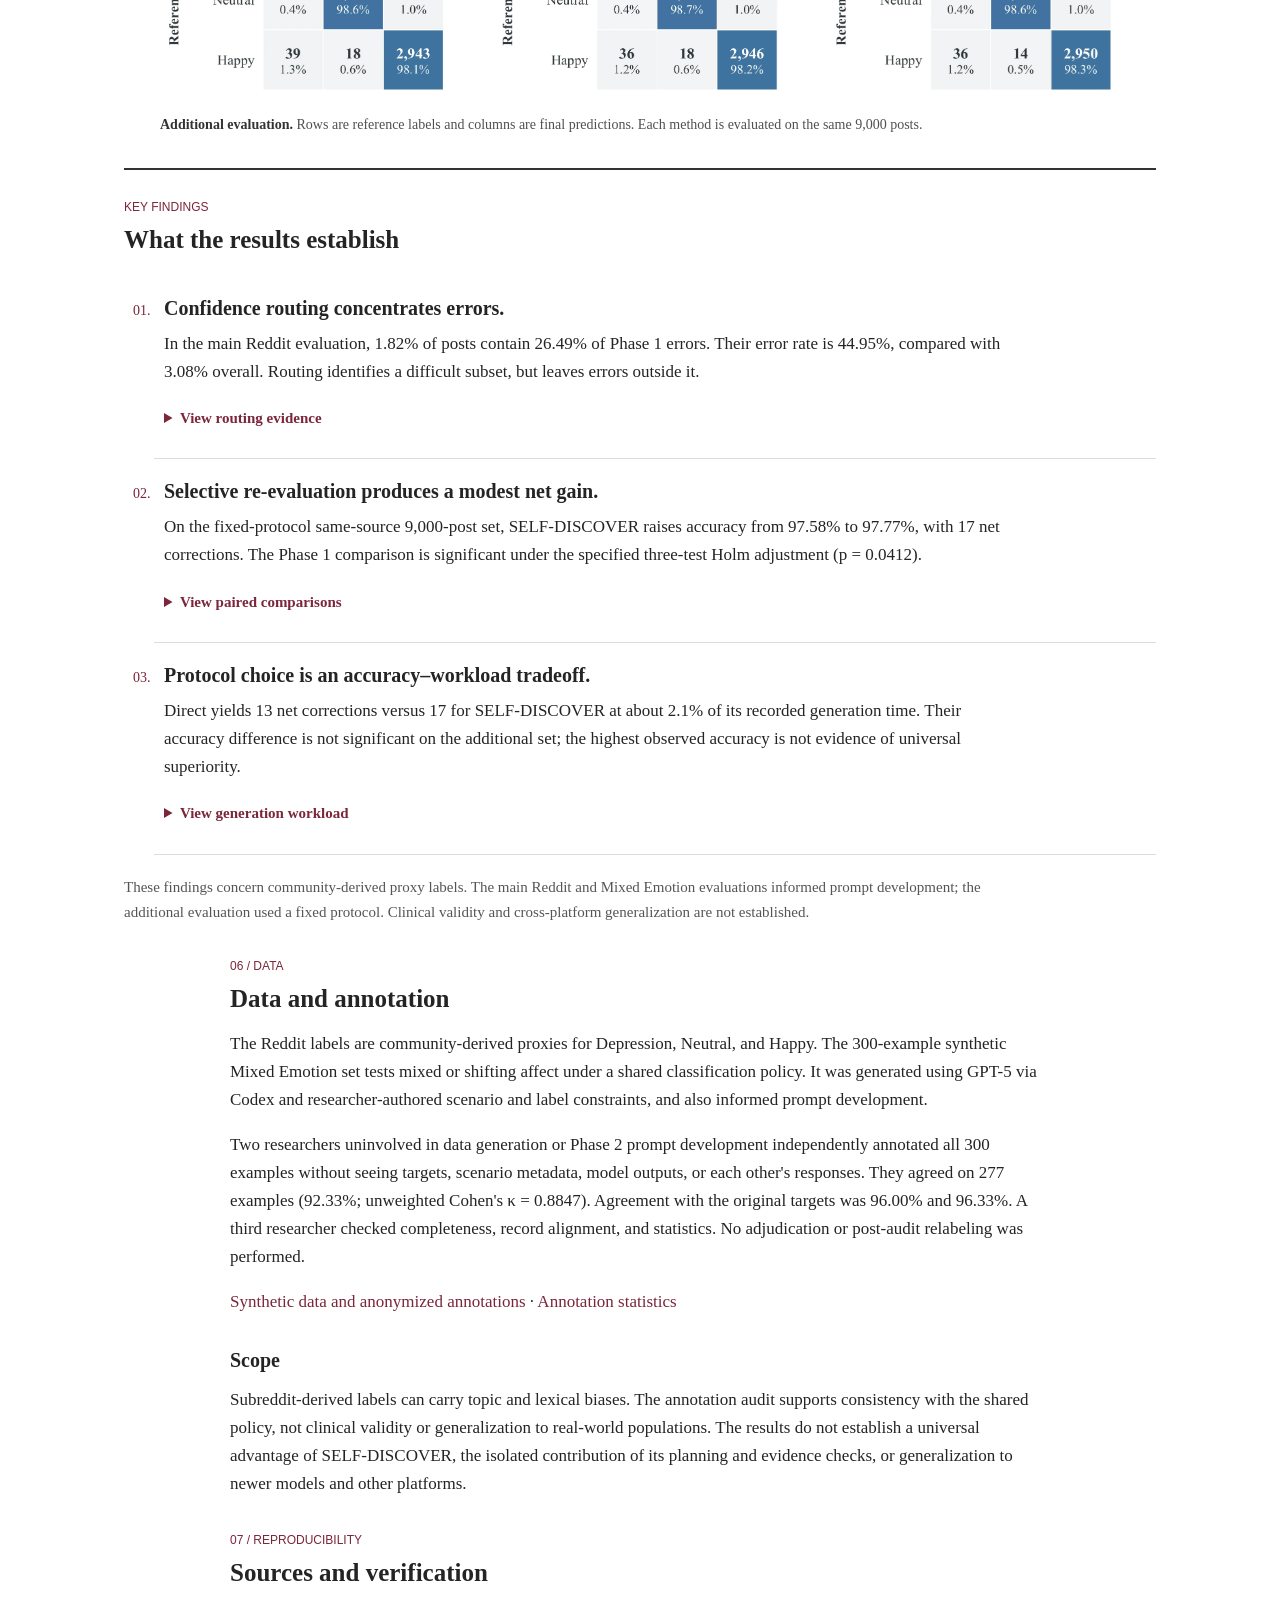
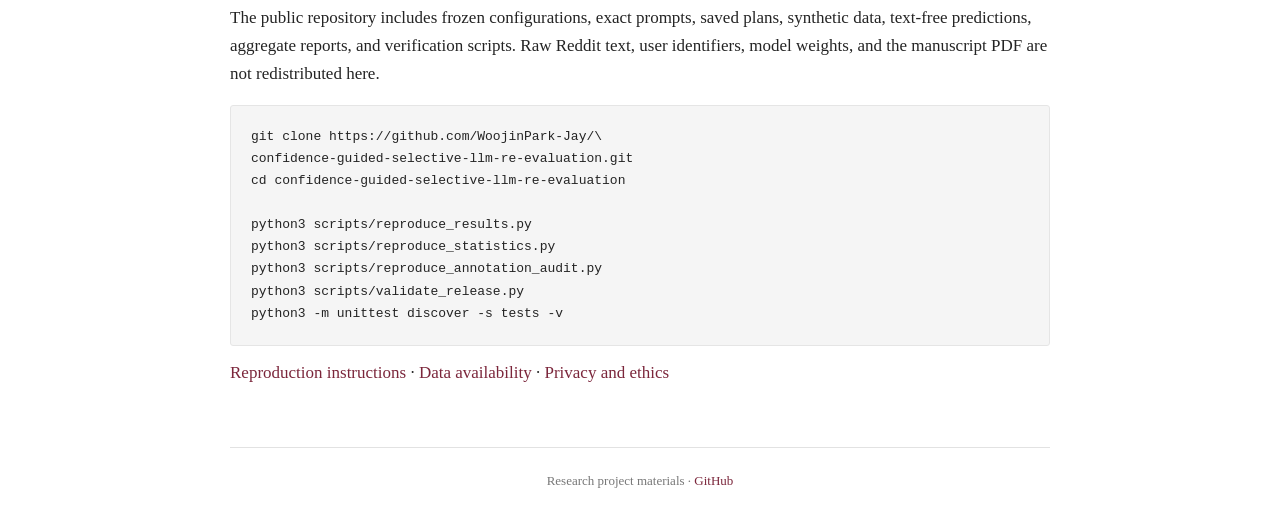
==== commit ae91dd9d: "Show Phase 1 model selection and matched baseline-to-final matrices" ====
--- a/site/index.html
+++ b/site/index.html
@@ -58,6 +58,23 @@
     <section id="method">
       <div class="prose">
         <div class="section-heading"><span class="section-number">01 / METHOD</span><h2>Confidence first, re-evaluation when needed</h2></div>
+        <h3 id="phase1-comparison">Phase 1: compare three classifiers, select DistilBERT</h3>
+        <p>Before LLM re-evaluation, we compare three classifier configurations on the same 12,000-post Reddit test set, using seeds 42, 43, and 44 and a four-trial search budget per model. DistilBERT has the highest observed mean accuracy and the fastest measured inference under this protocol.</p>
+      </div>
+      <div class="table-wrap" tabindex="0" role="region" aria-label="Phase 1 model selection">
+        <table>
+          <caption>Phase 1 classifier comparison &middot; three-seed means</caption>
+          <thead><tr><th scope="col">Classifier</th><th scope="col">Adaptation</th><th scope="col">Accuracy &plusmn; SD</th><th scope="col">Macro F1 &plusmn; SD</th><th scope="col">Posts/s</th></tr></thead>
+          <tbody>
+            <tr><th scope="row">DistilBERT (selected)</th><td>Full fine-tuning</td><td><strong>96.88 &plusmn; 0.04%</strong></td><td><strong>96.88 &plusmn; 0.04%</strong></td><td><strong>4,959.5</strong></td></tr>
+            <tr><th scope="row">Mistral 7B</th><td>Frozen backbone + linear head</td><td>95.36 &plusmn; 0.08%</td><td>95.36 &plusmn; 0.08%</td><td>51.7</td></tr>
+            <tr><th scope="row">Llama 2 7B</th><td>Frozen backbone + linear head</td><td>95.17 &plusmn; 0.07%</td><td>95.17 &plusmn; 0.07%</td><td>55.5</td></tr>
+          </tbody>
+        </table>
+      </div>
+      <p class="source-links">Source: manuscript Table 2. Throughput: NVIDIA A100-SXM4-40GB, fp16, batch 32, 256-token cap; mean of three timing repetitions, separate from training seeds. This compares the tested configurations, not fully fine-tuned 7B models. Bold denotes the highest observed value, not statistical significance.</p>
+      <div class="prose">
+        <p><strong>From model selection to the final pipeline.</strong> The downstream experiments retain the selected seed-42 DistilBERT run. Its Reddit accuracy is 96.92%, distinct from the 96.88% three-seed mean above. <a href="#baseline-to-final">Compare its predictions before and after re-evaluation &rarr;</a></p>
         <h3>Confidence-based routing</h3>
         <p class="tutorial-link"><a class="tutorial-cta" href="tutorial.html">Calibration tutorial</a><span>Temperature scaling &middot; NLL &middot; Brier &middot; ECE</span></p>
         <p>Phase 1 predicts Depression, Neutral, or Happy. Temperature scaling adjusts the model's confidence, and a threshold determines which predictions are retained. The selected threshold is <i>&tau;</i> = 0.70: 11,807 of 12,000 calibration posts are accepted, with 1.940% empirical error and a 2.162% one-sided Clopper&ndash;Pearson upper bound.</p>
@@ -220,6 +237,16 @@
         <div class="section-heading"><span class="section-number">05 / EVALUATION</span><h2>Results across the evaluated sets</h2></div>
         <p>The main Reddit and synthetic Mixed Emotion sets were used during prompt development and are exploratory evaluations. The additional 9,000-post run keeps model weights, temperature, threshold, prompts, and the saved plan fixed.</p>
       </div>
+      <div id="baseline-to-final" class="baseline-comparison">
+        <h3>Phase 1 &rarr; final predictions on the same posts</h3>
+        <p>The baseline is the retained DistilBERT classifier; the final pipeline adds selective Llama 3 SELF-DISCOVER re-evaluation. These are single-run, end-to-end predictions, not the three-seed model-selection averages.</p>
+        <label for="matrix-dataset">Evaluation set</label>
+        <select id="matrix-dataset"><option value="Additional Reddit 9000">Additional Reddit (9,000)</option><option value="Reddit">Reddit (12,000)</option><option value="Mixed Emotion">Mixed Emotion (300)</option></select>
+        <p id="matrix-gain" aria-live="polite"></p>
+        <div id="matrix-pair" class="matrix-pair"></div>
+        <p class="source-links">Rows: reference labels. Columns: predictions. Cells show counts and within-class percentages; both matrices share the same 0&ndash;100% color scale. <a id="matrix-source" href="https://github.com/WoojinPark-Jay/confidence-guided-selective-llm-re-evaluation/tree/main/results/predictions">Text-free source predictions</a>.</p>
+        <noscript>Enable JavaScript to compare matrices. The static results table below reports all three baseline and final accuracies.</noscript>
+      </div>
       <div class="result-explorer">
         <h3>What changes after re-evaluation?</h3>
         <p>In the fixed 9,000-post evaluation, only 111 posts reached the LLM. SELF-DISCOVER corrected 30 errors but changed 13 correct predictions to errors: 17 more correct predictions overall, or +0.19 percentage points. The other 8,889 predictions stayed with Phase 1.</p>
--- a/site/styles.css
+++ b/site/styles.css
@@ -294,4 +294,16 @@
   body:not(.tutorial-page) .case-decisions strong { font-size: 21px; }
 }
 .finding-target { scroll-margin-top: 24px; }
+.baseline-comparison { padding: 18px 0; border-block: 1px solid #ccc; margin: 24px 0; }
+.baseline-comparison select { max-width: 100%; margin: 6px 0 6px 10px; }
+#matrix-gain { font-weight: 600; }
+.matrix-pair { display: grid; grid-template-columns: repeat(2, minmax(0, 1fr)); gap: 28px; }
+.matrix-pair figure { margin: 0; min-width: 0; }
+.matrix-pair figcaption { font-size: 16px; font-weight: 600; margin: 10px 0; }
+.confusion-table { width: 100%; min-width: 0; table-layout: fixed; font-size: 14px; }
+.confusion-table th, .confusion-table td { padding: 10px 3px; text-align: center; overflow-wrap: anywhere; }
+.confusion-table thead th { font-size: 12px; }
+.confusion-table strong, .confusion-table small { display: block; }
+.confusion-table td { border: 2px solid white; }
+@media (max-width: 760px) { .matrix-pair { grid-template-columns: 1fr; gap: 16px; } }
 .finding-target:target { outline: 1px solid #9aaab6; outline-offset: 8px; }
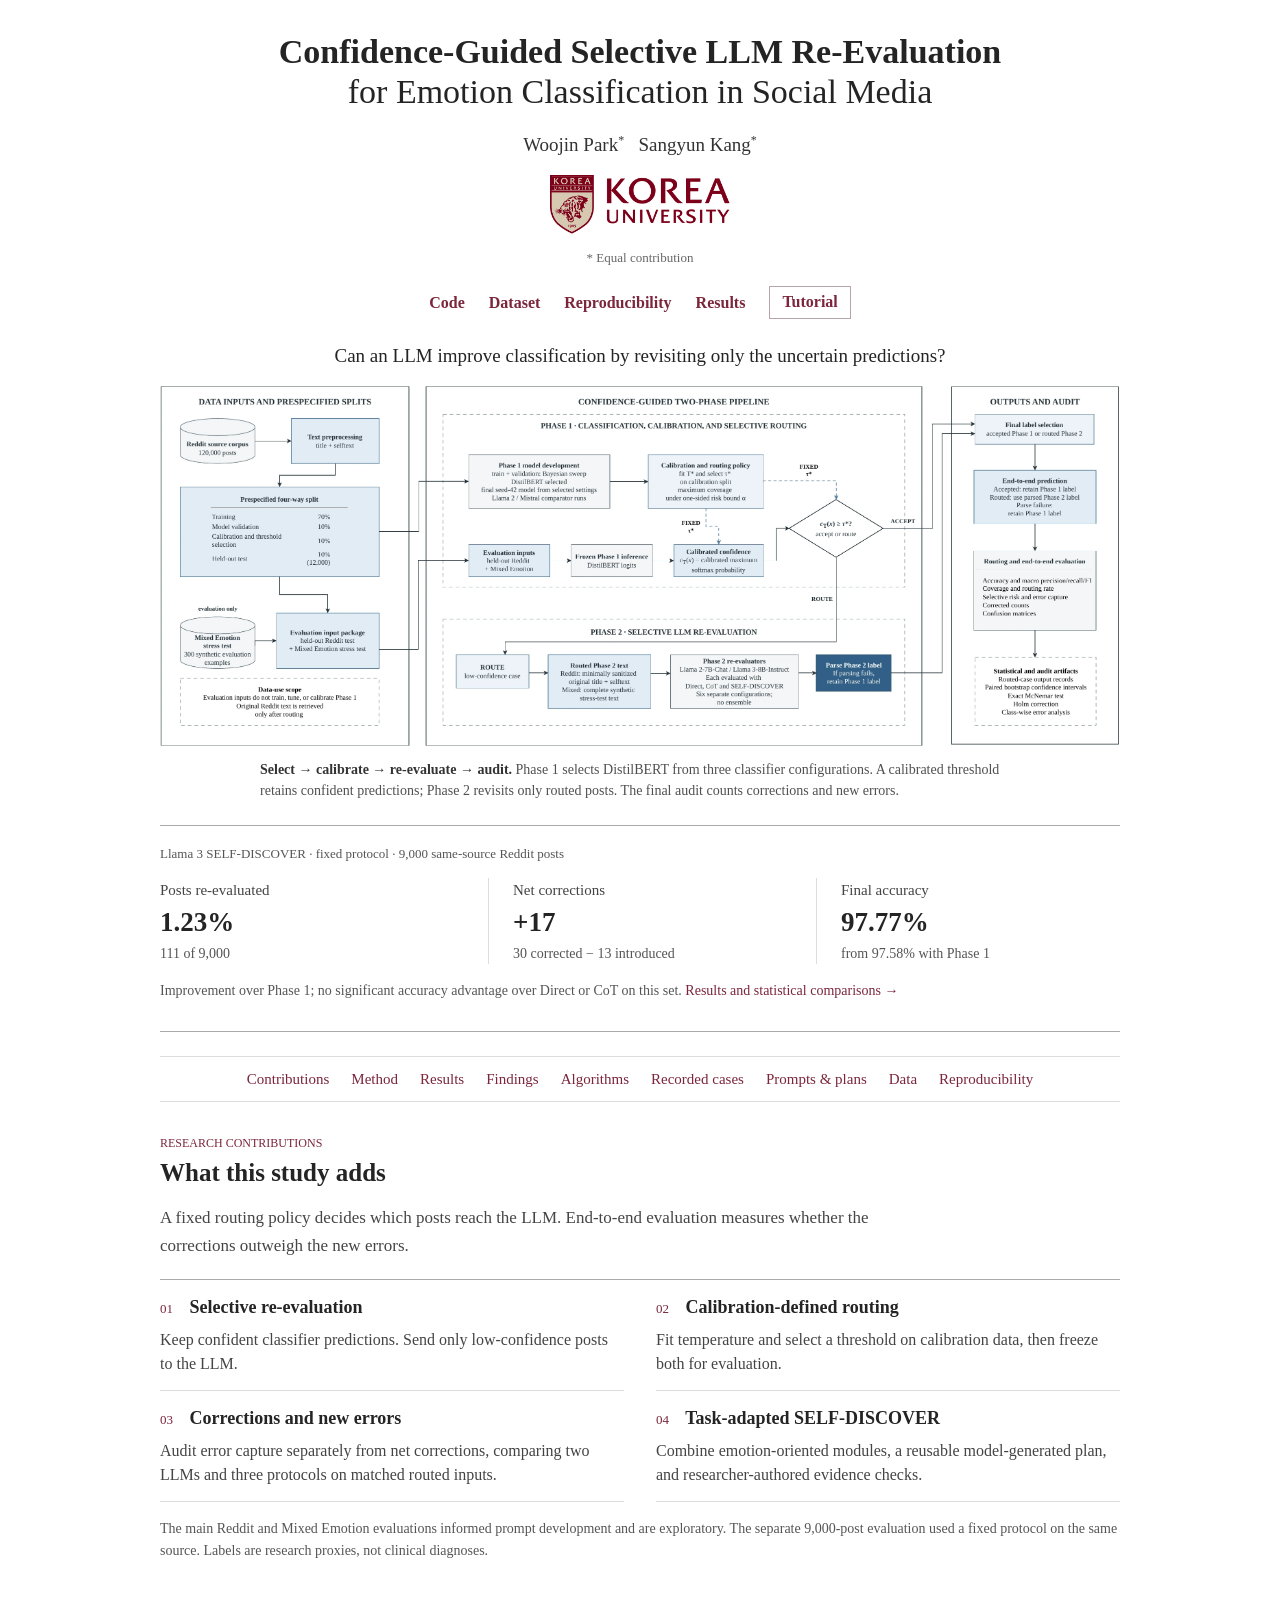
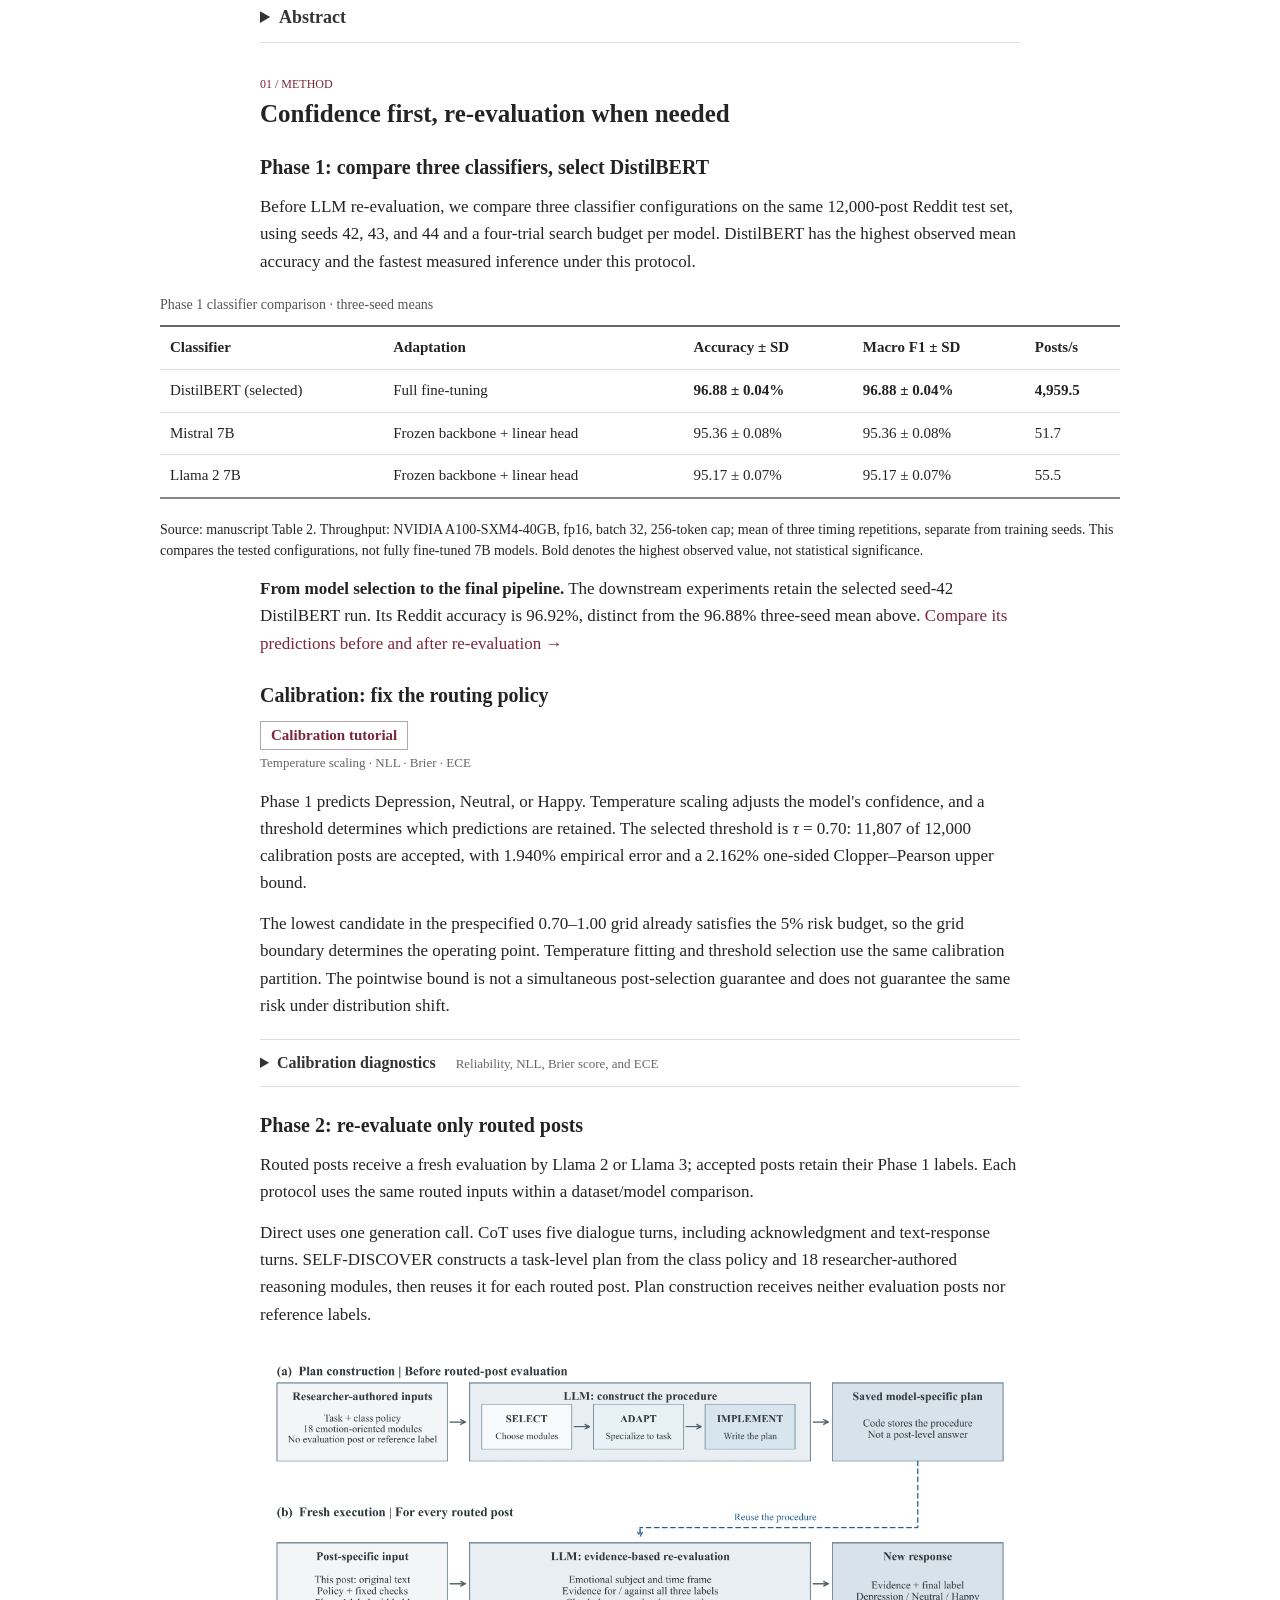
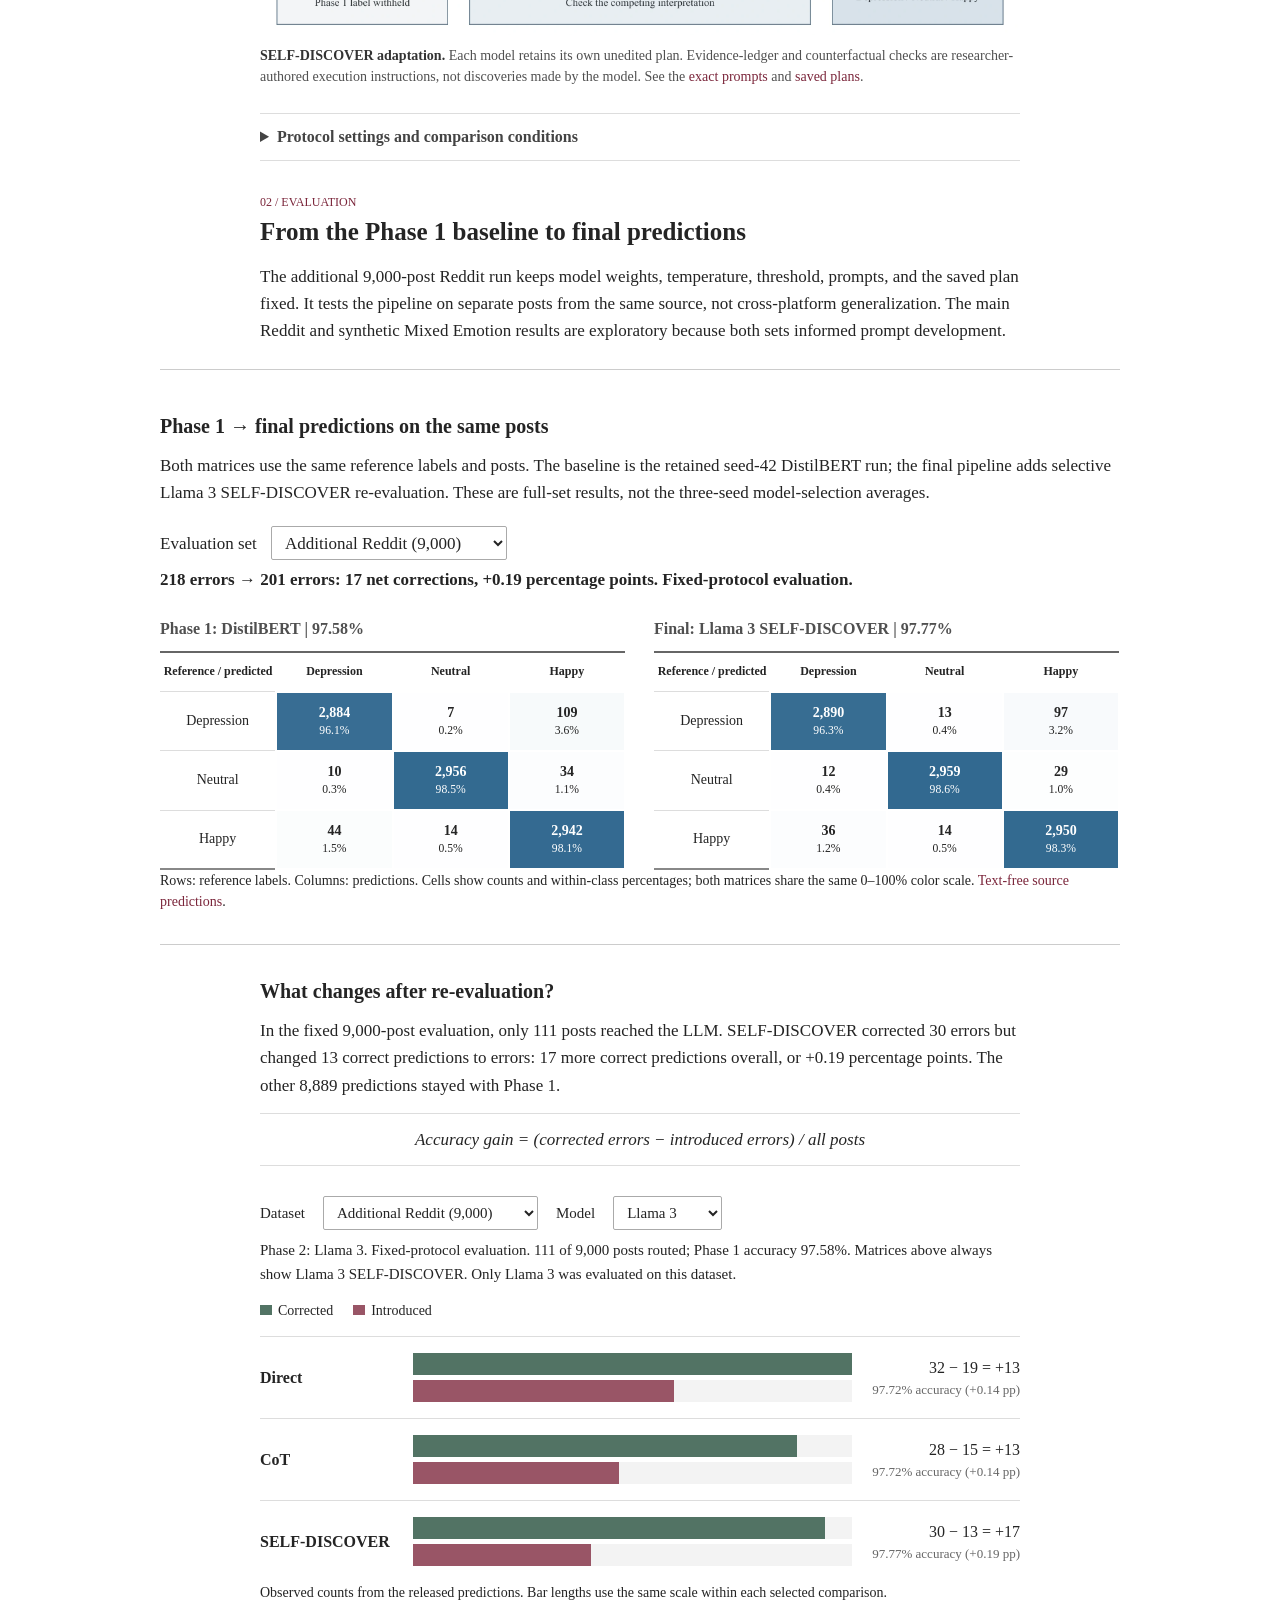
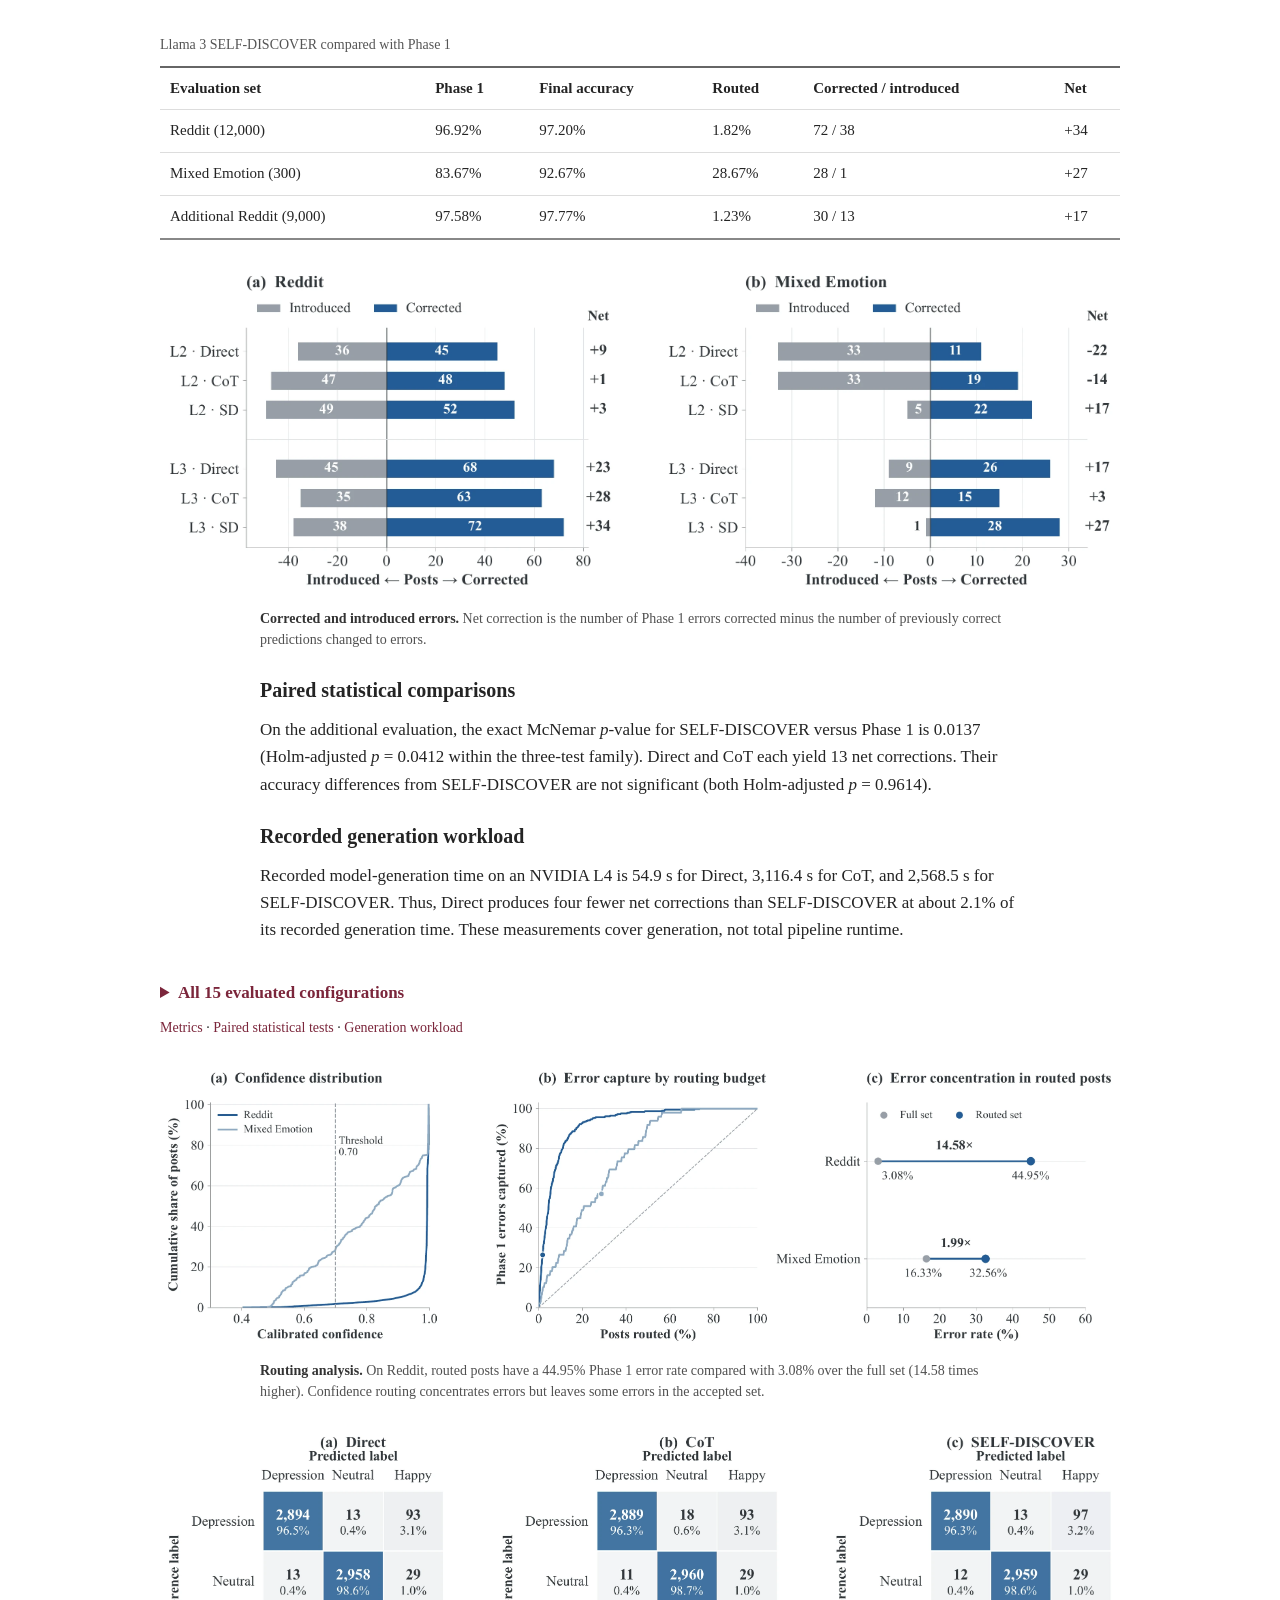
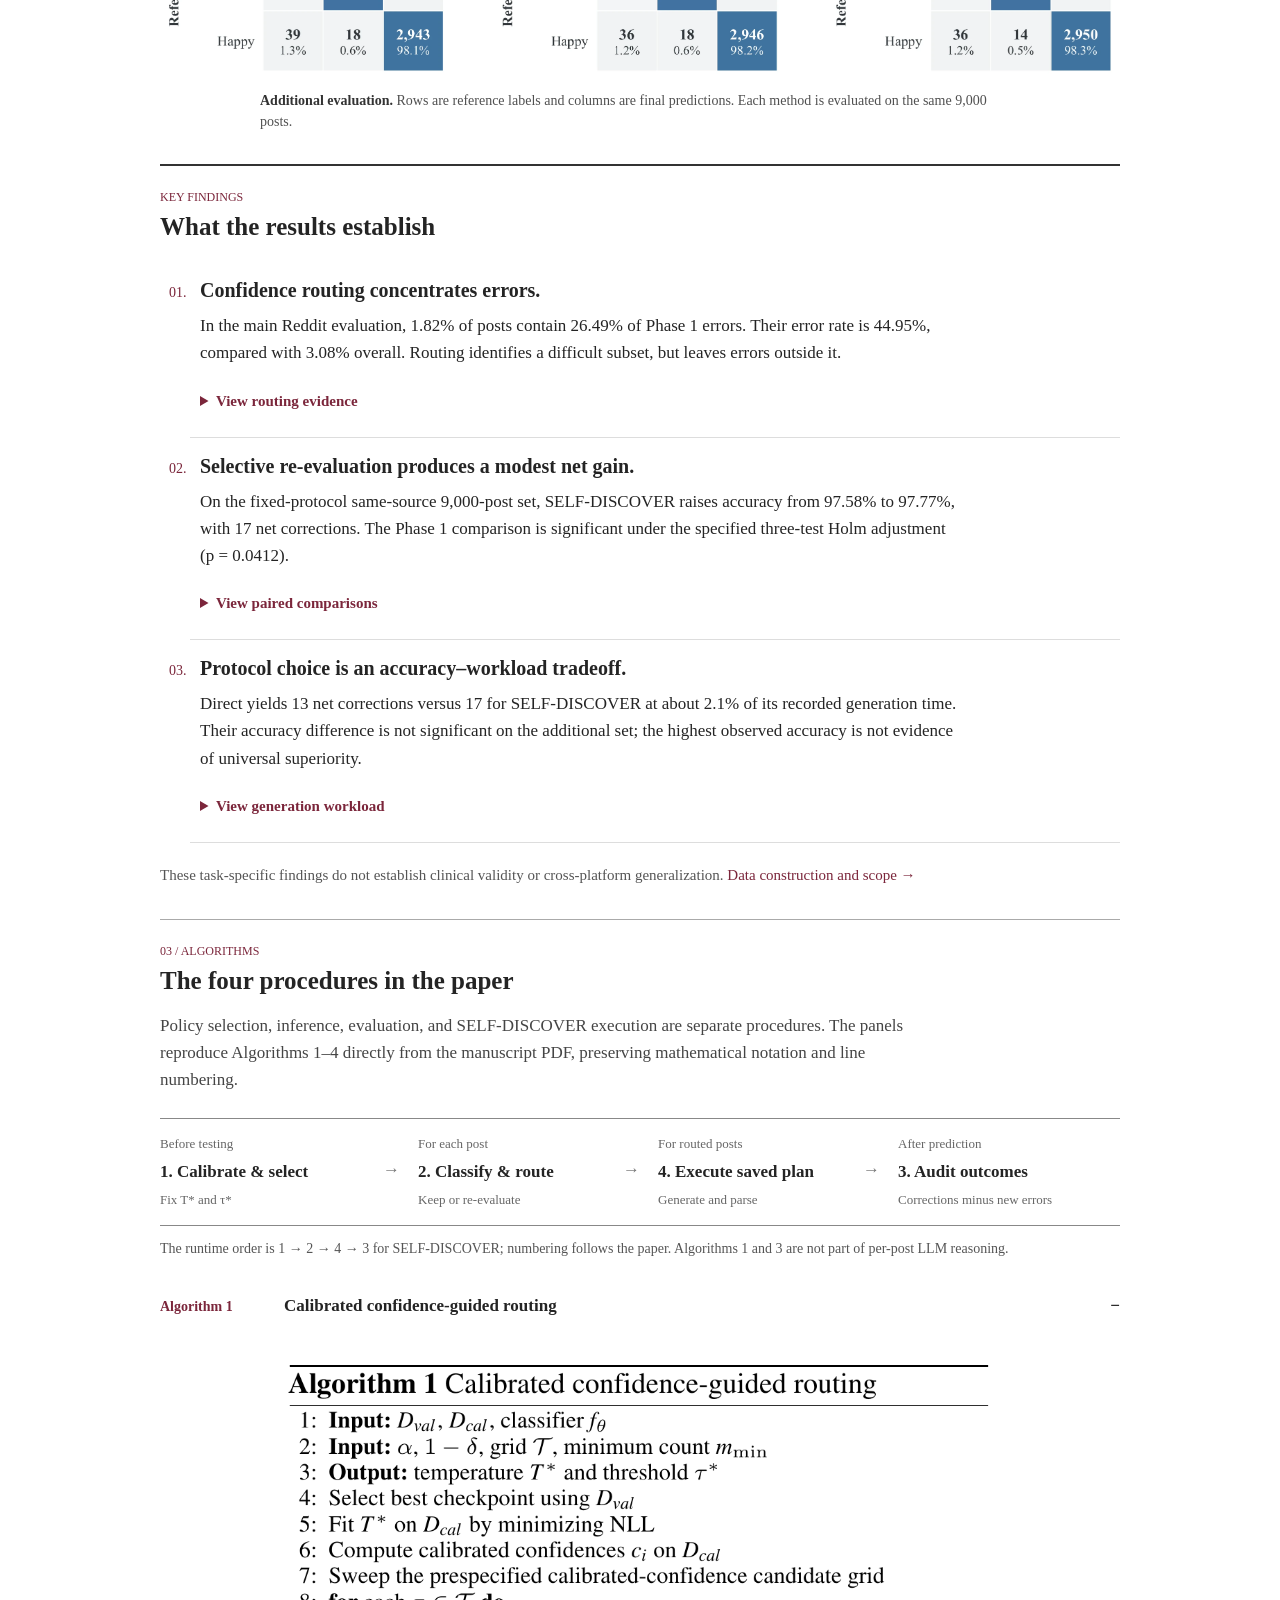
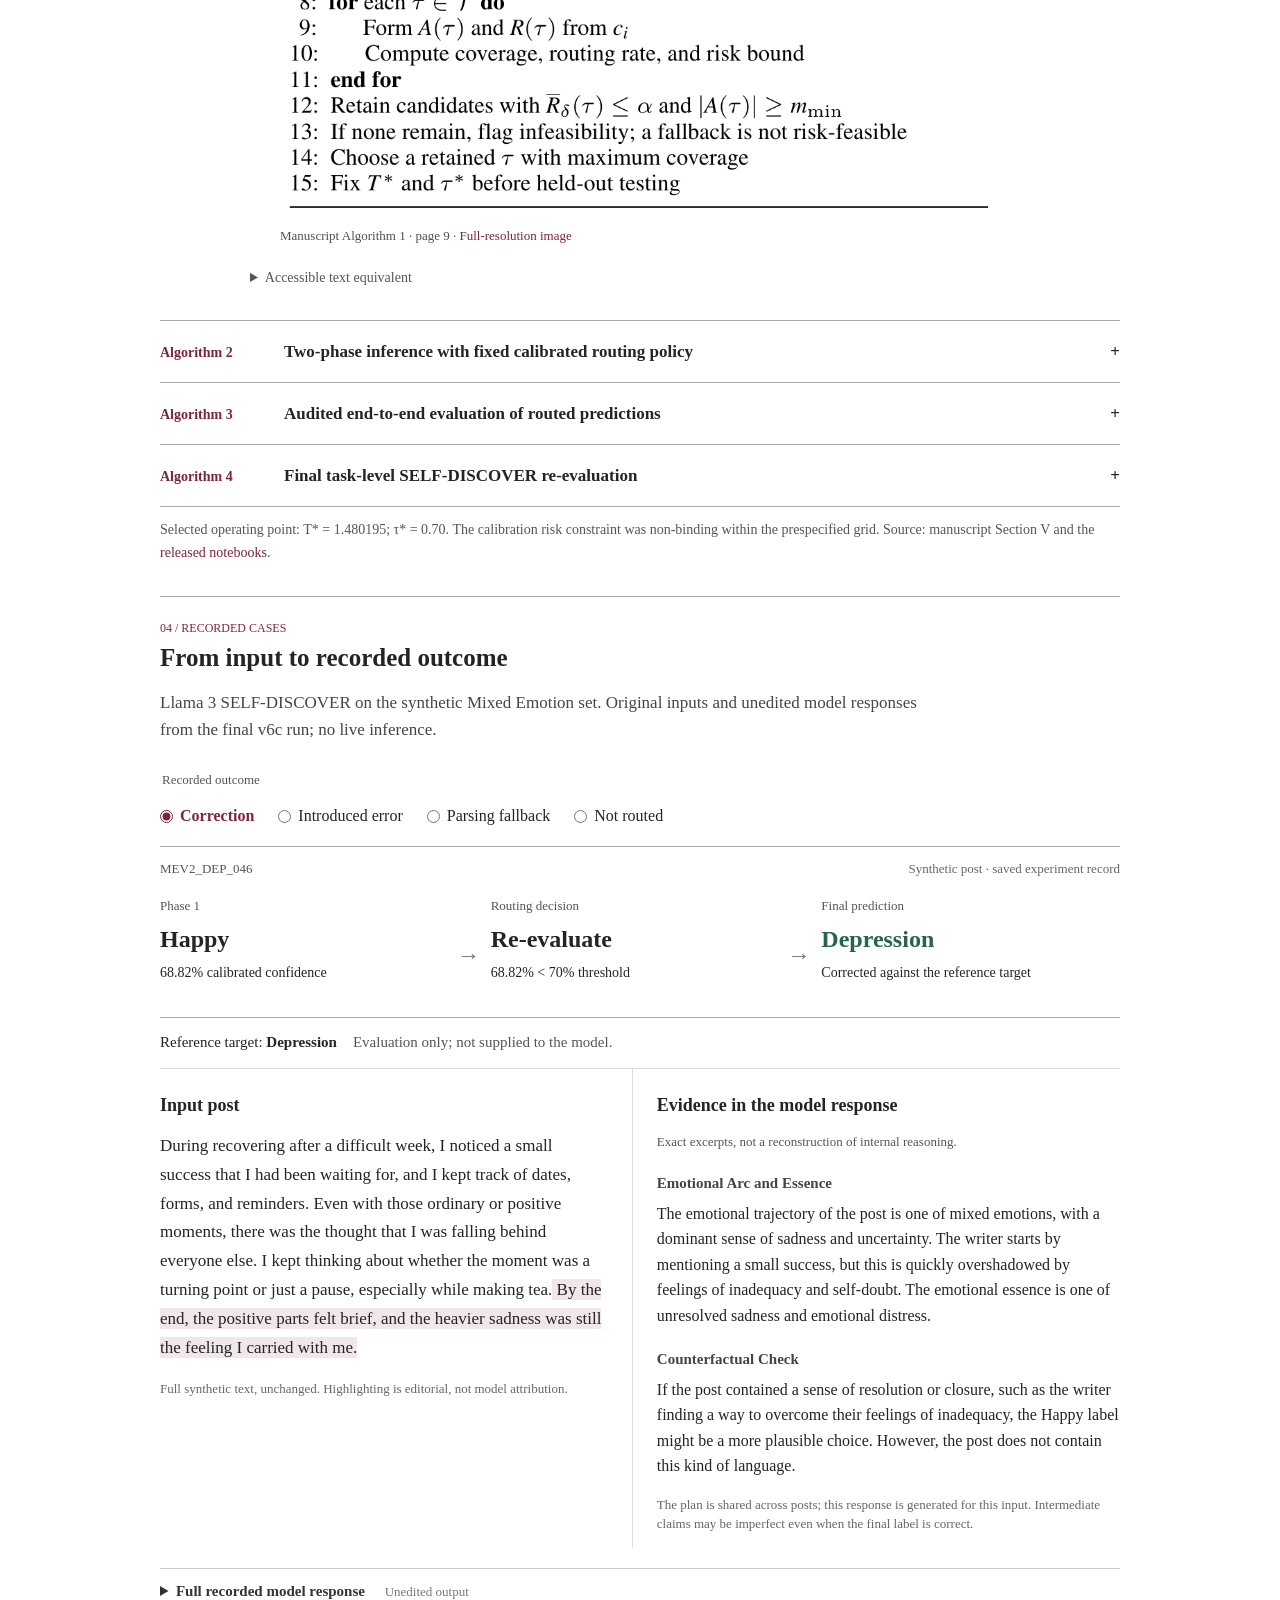
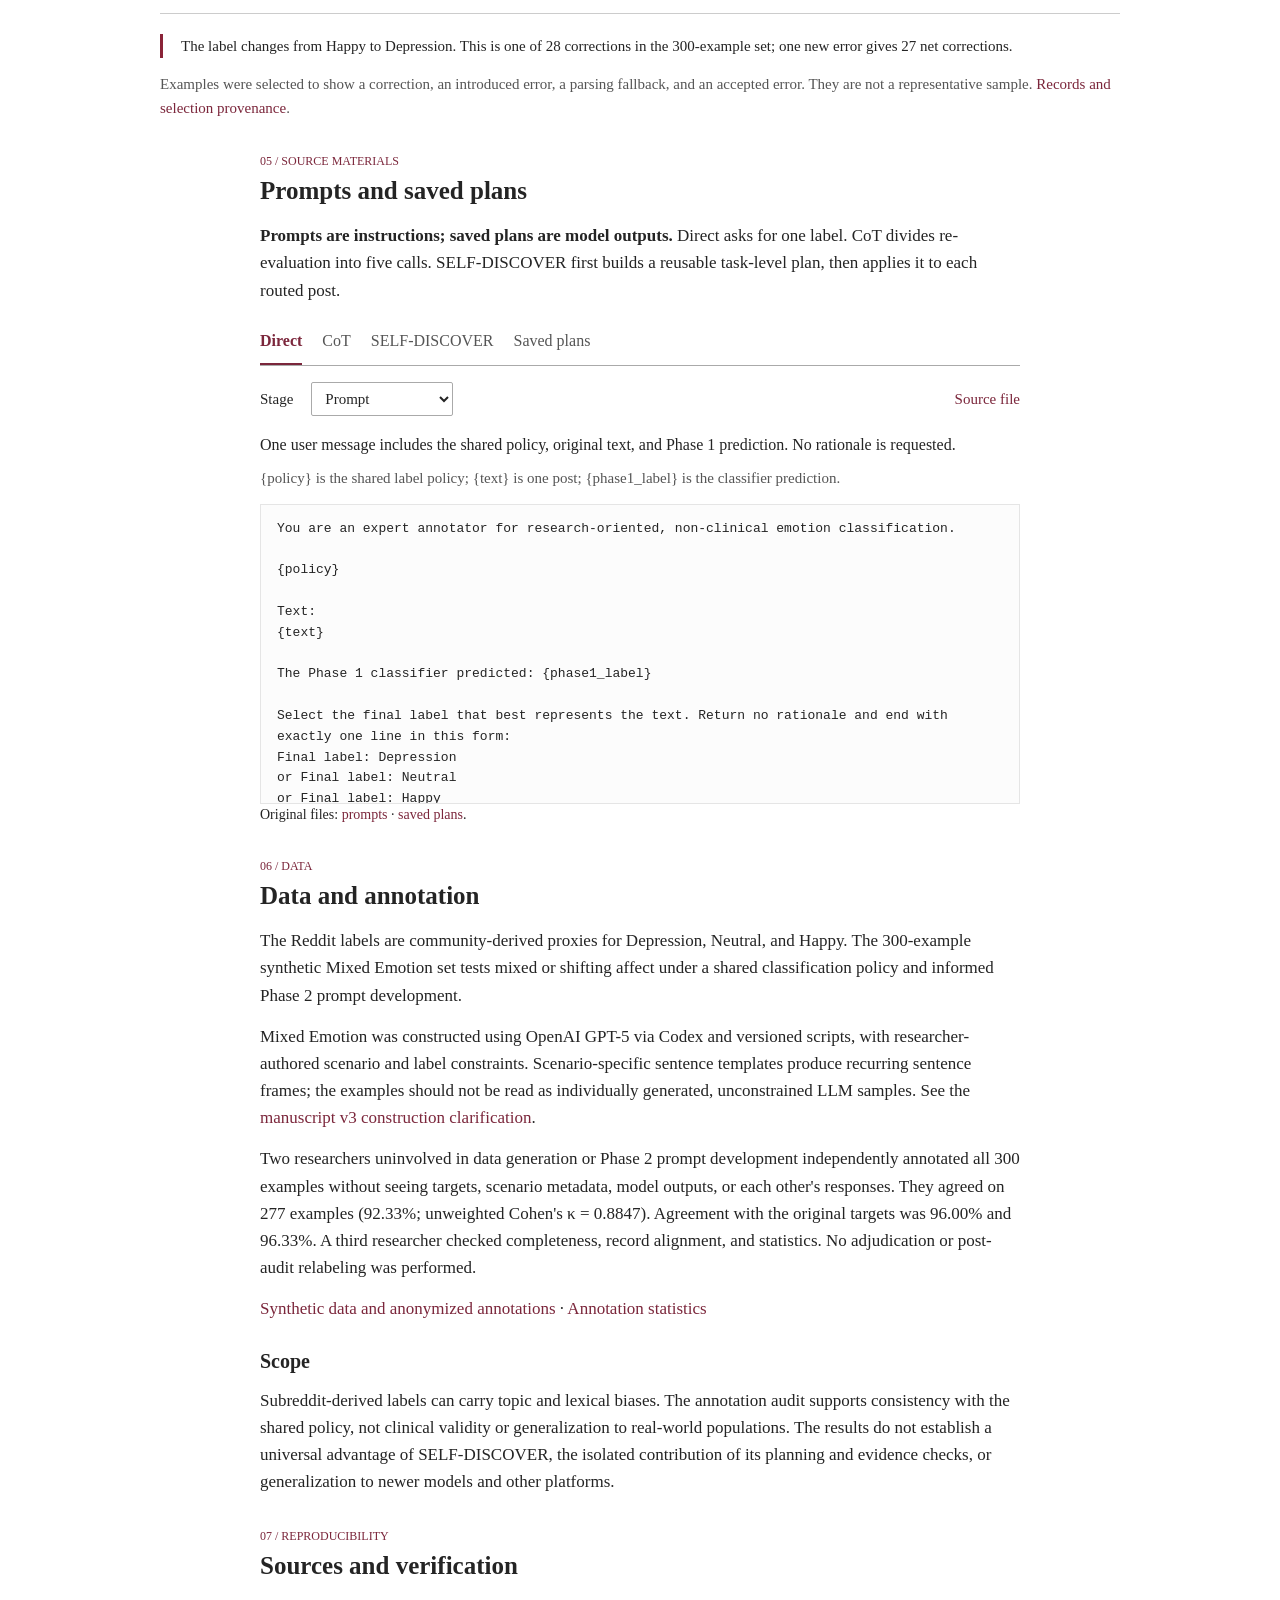
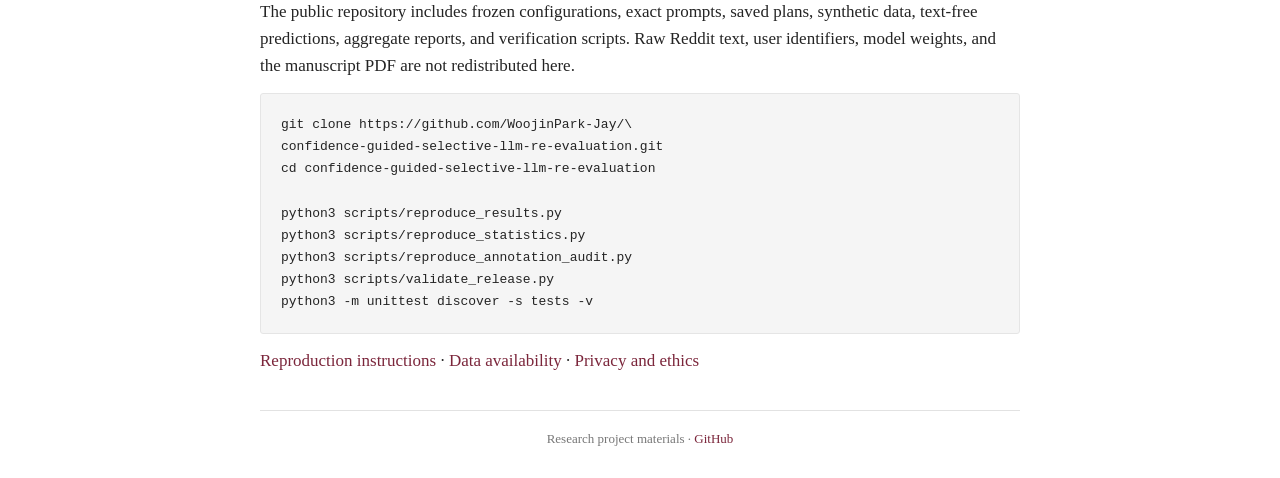
==== commit 39949f29: "Refine research page hierarchy, layout and interactions" ====
--- a/site/index.html
+++ b/site/index.html
@@ -31,14 +31,14 @@
     <p class="research-question">Can an LLM improve classification by revisiting only the uncertain predictions?</p>
     <figure class="teaser">
       <a href="assets/architecture.webp" target="_blank" rel="noopener" aria-label="Open the full architecture figure"><img src="assets/architecture.webp" width="2800" height="1059" fetchpriority="high" alt="Full architecture: Reddit preprocessing and data splits, DistilBERT training and calibration, confidence-based routing, LLM re-evaluation, final label selection, and statistical audit."></a>
-      <figcaption><strong>Classify &rarr; route &rarr; re-evaluate.</strong> DistilBERT retains high-confidence predictions; only uncertain posts reach the LLM. The evaluation counts both corrected and newly introduced errors.</figcaption>
+      <figcaption><strong>Select &rarr; calibrate &rarr; re-evaluate &rarr; audit.</strong> Phase 1 selects DistilBERT from three classifier configurations. A calibrated threshold retains confident predictions; Phase 2 revisits only routed posts. The final audit counts corrections and new errors.</figcaption>
     </figure>
     <div class="evidence-overview" aria-label="Fixed-protocol evaluation summary">
-      <p class="evidence-context">Llama 3 SELF-DISCOVER &middot; fixed-protocol evaluation &middot; 9,000 posts</p>
+      <p class="evidence-context">Llama 3 SELF-DISCOVER &middot; fixed protocol &middot; 9,000 same-source Reddit posts</p>
       <dl class="evidence-metrics"><div><dt>Posts re-evaluated</dt><dd>1.23% <span>111 of 9,000</span></dd></div><div><dt>Net corrections</dt><dd>+17 <span>30 corrected &minus; 13 introduced</span></dd></div><div><dt>Final accuracy</dt><dd>97.77% <span>from 97.58% with Phase 1</span></dd></div></dl>
       <p class="evidence-scope">Improvement over Phase 1; no significant accuracy advantage over Direct or CoT on this set. <a href="#results">Results and statistical comparisons &rarr;</a></p>
     </div>
-    <nav class="section-links" aria-label="Page sections"><a href="#contributions">Contributions</a><a href="#findings">Findings</a><a href="#method">Method</a><a href="#algorithm">Algorithm</a><a href="#case-study">Case walkthrough</a><a href="#prompt-reader">Prompts &amp; plans</a><a href="#results">Results</a><a href="#data">Data</a><a href="#reproduce">Reproducibility</a></nav>
+    <nav class="section-links" aria-label="Page sections"><a href="#contributions">Contributions</a><a href="#method">Method</a><a href="#results">Results</a><a href="#findings">Findings</a><a href="#algorithm">Algorithms</a><a href="#case-study">Recorded cases</a><a href="#prompt-reader">Prompts &amp; plans</a><a href="#data">Data</a><a href="#reproduce">Reproducibility</a></nav>
     <section class="contributions" id="contributions">
       <div class="section-heading"><span class="section-number">RESEARCH CONTRIBUTIONS</span><h2>What this study adds</h2></div>
       <p class="section-intro">A fixed routing policy decides which posts reach the LLM. End-to-end evaluation measures whether the corrections outweigh the new errors.</p>
@@ -48,7 +48,7 @@
         <div><dt><span>03</span> Corrections and new errors</dt><dd>Audit error capture separately from net corrections, comparing two LLMs and three protocols on matched routed inputs.</dd></div>
         <div><dt><span>04</span> Task-adapted SELF-DISCOVER</dt><dd>Combine emotion-oriented modules, a reusable model-generated plan, and researcher-authored evidence checks.</dd></div>
       </dl>
-      <p class="evaluation-scope">The main Reddit and Mixed Emotion evaluations informed prompt development and are exploratory. The separate 9,000-post evaluation used a fixed protocol. Labels are research proxies, not clinical diagnoses.</p>
+      <p class="evaluation-scope">The main Reddit and Mixed Emotion evaluations informed prompt development and are exploratory. The separate 9,000-post evaluation used a fixed protocol on the same source. Labels are research proxies, not clinical diagnoses.</p>
     </section>
     <section class="prose" id="abstract"><details class="abstract-disclosure"><summary>Abstract</summary>
 
@@ -75,7 +75,7 @@
       <p class="source-links">Source: manuscript Table 2. Throughput: NVIDIA A100-SXM4-40GB, fp16, batch 32, 256-token cap; mean of three timing repetitions, separate from training seeds. This compares the tested configurations, not fully fine-tuned 7B models. Bold denotes the highest observed value, not statistical significance.</p>
       <div class="prose">
         <p><strong>From model selection to the final pipeline.</strong> The downstream experiments retain the selected seed-42 DistilBERT run. Its Reddit accuracy is 96.92%, distinct from the 96.88% three-seed mean above. <a href="#baseline-to-final">Compare its predictions before and after re-evaluation &rarr;</a></p>
-        <h3>Confidence-based routing</h3>
+        <h3>Calibration: fix the routing policy</h3>
         <p class="tutorial-link"><a class="tutorial-cta" href="tutorial.html">Calibration tutorial</a><span>Temperature scaling &middot; NLL &middot; Brier &middot; ECE</span></p>
         <p>Phase 1 predicts Depression, Neutral, or Happy. Temperature scaling adjusts the model's confidence, and a threshold determines which predictions are retained. The selected threshold is <i>&tau;</i> = 0.70: 11,807 of 12,000 calibration posts are accepted, with 1.940% empirical error and a 2.162% one-sided Clopper&ndash;Pearson upper bound.</p>
         <p>The lowest candidate in the prespecified 0.70&ndash;1.00 grid already satisfies the 5% risk budget, so the grid boundary determines the operating point. Temperature fitting and threshold selection use the same calibration partition. The pointwise bound is not a simultaneous post-selection guarantee and does not guarantee the same risk under distribution shift.</p>
@@ -85,8 +85,9 @@
         <figcaption><strong>Calibration.</strong> Temperature scaling reduces NLL, Brier score, and ECE. The marked operating point retains 98.39% of the calibration set.</figcaption>
       </figure></details>
       <div class="prose">
-        <h3>Selective LLM re-evaluation</h3>
-        <p>Direct uses one generation call. CoT uses five dialogue turns, including acknowledgment and text-response turns. SELF-DISCOVER constructs a task-level plan from the class policy and 18 researcher-authored reasoning modules, then reuses that plan for a fresh evaluation of each routed post. Plan construction does not receive evaluation posts or their reference labels.</p>
+        <h3>Phase 2: re-evaluate only routed posts</h3>
+        <p>Routed posts receive a fresh evaluation by Llama 2 or Llama 3; accepted posts retain their Phase 1 labels. Each protocol uses the same routed inputs within a dataset/model comparison.</p>
+        <p>Direct uses one generation call. CoT uses five dialogue turns, including acknowledgment and text-response turns. SELF-DISCOVER constructs a task-level plan from the class policy and 18 researcher-authored reasoning modules, then reuses it for each routed post. Plan construction receives neither evaluation posts nor reference labels.</p>
       </div>
       <figure class="method-plan">
         <a href="assets/plan-construction.webp" target="_blank" rel="noopener" aria-label="Open the plan construction figure"><img src="assets/plan-construction.webp" loading="lazy" alt="Task-level SELECT, ADAPT, and IMPLEMENT plan construction, followed by fresh per-post execution using the saved model-specific plan."></a>
@@ -106,8 +107,84 @@
       <p class="prose">The protocols differ in label visibility, call structure, and generation budget; the comparison is between complete configurations rather than an isolated test of reasoning components. If the final label cannot be parsed, the Phase 1 prediction is retained.</p>
       </details>
     </section>
+    <section id="results">
+      <div class="prose">
+        <div class="section-heading"><span class="section-number">02 / EVALUATION</span><h2>From the Phase 1 baseline to final predictions</h2></div>
+        <p>The additional 9,000-post Reddit run keeps model weights, temperature, threshold, prompts, and the saved plan fixed. It tests the pipeline on separate posts from the same source, not cross-platform generalization. The main Reddit and synthetic Mixed Emotion results are exploratory because both sets informed prompt development.</p>
+      </div>
+      <div id="baseline-to-final" class="baseline-comparison">
+        <h3>Phase 1 &rarr; final predictions on the same posts</h3>
+        <p>Both matrices use the same reference labels and posts. The baseline is the retained seed-42 DistilBERT run; the final pipeline adds selective Llama 3 SELF-DISCOVER re-evaluation. These are full-set results, not the three-seed model-selection averages.</p>
+        <label for="matrix-dataset">Evaluation set</label>
+        <select id="matrix-dataset"><option value="Additional Reddit 9000">Additional Reddit (9,000)</option><option value="Reddit">Reddit (12,000)</option><option value="Mixed Emotion">Mixed Emotion (300)</option></select>
+        <p id="matrix-gain" aria-live="polite"></p>
+        <div id="matrix-pair" class="matrix-pair"></div>
+        <p class="source-links">Rows: reference labels. Columns: predictions. Cells show counts and within-class percentages; both matrices share the same 0&ndash;100% color scale. <a id="matrix-source" href="https://github.com/WoojinPark-Jay/confidence-guided-selective-llm-re-evaluation/tree/main/results/predictions">Text-free source predictions</a>.</p>
+        <noscript>Enable JavaScript to compare matrices. The static results table below reports all three baseline and final accuracies.</noscript>
+      </div>
+      <div class="result-explorer">
+        <h3>What changes after re-evaluation?</h3>
+        <p>In the fixed 9,000-post evaluation, only 111 posts reached the LLM. SELF-DISCOVER corrected 30 errors but changed 13 correct predictions to errors: 17 more correct predictions overall, or +0.19 percentage points. The other 8,889 predictions stayed with Phase 1.</p>
+        <p class="gain-equation">Accuracy gain = (corrected errors &minus; introduced errors) / all posts</p>
+        <div class="reader-toolbar"><label for="result-dataset">Dataset</label><select id="result-dataset"><option value="Additional Reddit 9000">Additional Reddit (9,000)</option><option value="Reddit">Reddit (12,000)</option><option value="Mixed Emotion">Mixed Emotion (300)</option></select><label for="result-model">Model</label><select id="result-model"><option>Llama 3</option><option>Llama 2</option></select></div>
+        <p class="explorer-note" id="result-context">Fixed-protocol evaluation. 111 of 9,000 posts routed; Phase 1 accuracy 97.58%.</p>
+        <div class="legend" aria-hidden="true"><span>Corrected</span><span>Introduced</span></div>
+        <div id="outcome-chart" role="group" aria-label="Observed correction counts" aria-live="polite"><p>Direct: 32 corrected &minus; 19 introduced = +13. CoT: 28 &minus; 15 = +13. SELF-DISCOVER: 30 &minus; 13 = +17.</p></div>
+        <p class="source-links">Observed counts from the released predictions. Bar lengths use the same scale within each selected comparison.</p>
+      </div>
+      <div class="table-wrap" tabindex="0" role="region" aria-label="Main results">
+        <table class="summary-table">
+          <caption>Llama 3 SELF-DISCOVER compared with Phase 1</caption>
+          <thead><tr><th scope="col">Evaluation set</th><th scope="col">Phase 1</th><th scope="col">Final accuracy</th><th scope="col">Routed</th><th scope="col">Corrected / introduced</th><th scope="col">Net</th></tr></thead>
+          <tbody>
+            <tr><th scope="row">Reddit (12,000)</th><td>96.92%</td><td>97.20%</td><td>1.82%</td><td>72 / 38</td><td>+34</td></tr>
+            <tr><th scope="row">Mixed Emotion (300)</th><td>83.67%</td><td>92.67%</td><td>28.67%</td><td>28 / 1</td><td>+27</td></tr>
+            <tr><th scope="row">Additional Reddit (9,000)</th><td>97.58%</td><td>97.77%</td><td>1.23%</td><td>30 / 13</td><td>+17</td></tr>
+          </tbody>
+        </table>
+      </div>
+      <figure>
+        <a href="assets/corrections.webp" target="_blank" rel="noopener" aria-label="Open the correction counts figure"><img src="assets/corrections.webp" loading="lazy" alt="Corrected and introduced errors for Llama 2 and Llama 3 across Direct, CoT, and SELF-DISCOVER configurations."></a>
+        <figcaption><strong>Corrected and introduced errors.</strong> Net correction is the number of Phase 1 errors corrected minus the number of previously correct predictions changed to errors.</figcaption>
+      </figure>
+      <div class="prose">
+        <h3 id="paired-comparisons" class="finding-target" tabindex="-1">Paired statistical comparisons</h3>
+        <p>On the additional evaluation, the exact McNemar <i>p</i>-value for SELF-DISCOVER versus Phase 1 is 0.0137 (Holm-adjusted <i>p</i> = 0.0412 within the three-test family). Direct and CoT each yield 13 net corrections. Their accuracy differences from SELF-DISCOVER are not significant (both Holm-adjusted <i>p</i> = 0.9614).</p>
+        <h3 id="generation-workload" class="finding-target" tabindex="-1">Recorded generation workload</h3>
+        <p>Recorded model-generation time on an NVIDIA L4 is 54.9 s for Direct, 3,116.4 s for CoT, and 2,568.5 s for SELF-DISCOVER. Thus, Direct produces four fewer net corrections than SELF-DISCOVER at about 2.1% of its recorded generation time. These measurements cover generation, not total pipeline runtime.</p>
+      </div>
+      <details>
+        <summary>All 15 evaluated configurations</summary>
+        <div class="table-wrap" tabindex="0" role="region" aria-label="All evaluated configurations">
+          <table class="comparison-table">
+            <caption>Full-set results. Bold indicates the highest unrounded accuracy or macro F1 within a dataset/model group, not statistical significance.</caption>
+            <thead><tr><th scope="col">Dataset</th><th scope="col">Model</th><th scope="col">Protocol</th><th scope="col">Accuracy (%)</th><th scope="col">Macro F1 (%)</th><th scope="col">Corrected</th><th scope="col">Introduced</th><th scope="col">Net</th></tr></thead>
+            <tbody id="all-results-body"></tbody>
+          </table>
+        </div>
+        <noscript><p>The full results are available in the linked metrics file below.</p></noscript>
+      </details>
+      <p class="source-links"><a href="https://github.com/WoojinPark-Jay/confidence-guided-selective-llm-re-evaluation/blob/main/results/recomputed_metrics.json">Metrics</a> &middot; <a href="https://github.com/WoojinPark-Jay/confidence-guided-selective-llm-re-evaluation/blob/main/results/recomputed_statistics.json">Paired statistical tests</a> &middot; <a href="https://github.com/WoojinPark-Jay/confidence-guided-selective-llm-re-evaluation/blob/main/results/reports/additional9000_generation_workload.csv">Generation workload</a></p>
+      <figure id="routing-analysis" class="finding-target" tabindex="-1">
+        <a href="assets/routing.webp" target="_blank" rel="noopener" aria-label="Open the routing analysis figure"><img src="assets/routing.webp" loading="lazy" alt="Confidence distributions, error capture by routing budget, and error concentration in routed posts."></a>
+        <figcaption><strong>Routing analysis.</strong> On Reddit, routed posts have a 44.95% Phase 1 error rate compared with 3.08% over the full set (14.58 times higher). Confidence routing concentrates errors but leaves some errors in the accepted set.</figcaption>
+      </figure>
+      <figure>
+        <a href="assets/additional-confusion.webp" target="_blank" rel="noopener" aria-label="Open the additional evaluation confusion matrices"><img src="assets/additional-confusion.webp" loading="lazy" alt="Direct, CoT, and SELF-DISCOVER confusion matrices on the additional 9,000-post evaluation."></a>
+        <figcaption><strong>Additional evaluation.</strong> Rows are reference labels and columns are final predictions. Each method is evaluated on the same 9,000 posts.</figcaption>
+      </figure>
+    </section>
+    <section id="findings" class="findings">
+      <div class="section-heading"><span class="section-number">KEY FINDINGS</span><h2>What the results establish</h2></div>
+      <ol class="finding-list">
+        <li><div><h3>Confidence routing concentrates errors.</h3><p>In the main Reddit evaluation, 1.82% of posts contain 26.49% of Phase 1 errors. Their error rate is 44.95%, compared with 3.08% overall. Routing identifies a difficult subset, but leaves errors outside it.</p></div><details class="finding-evidence"><summary>View routing evidence</summary><figure><a href="assets/routing.webp" target="_blank" rel="noopener"><img src="assets/routing.webp" width="2947" height="878" loading="lazy" alt="Confidence distributions, error capture by routing budget, and error concentration in routed posts."></a><figcaption>Reddit: 1.82% routed, capturing 26.49% of Phase 1 errors. Routed error rate: 44.95%, versus 3.08% overall (14.58 times higher).</figcaption></figure></details></li>
+        <li><div><h3>Selective re-evaluation produces a modest net gain.</h3><p>On the fixed-protocol same-source 9,000-post set, SELF-DISCOVER raises accuracy from 97.58% to 97.77%, with 17 net corrections. The Phase 1 comparison is significant under the specified three-test Holm adjustment (p = 0.0412).</p></div><details class="finding-evidence"><summary>View paired comparisons</summary><p>Fixed-protocol additional Reddit evaluation (9,000 posts).</p><div class="table-wrap"><table><thead><tr><th>Comparison</th><th>Holm-adjusted p</th><th>Interpretation</th></tr></thead><tbody><tr><td>SELF-DISCOVER vs. Phase 1</td><td>0.0412</td><td>Significant within the specified three-test family</td></tr><tr><td>SELF-DISCOVER vs. Direct</td><td>0.9614</td><td>No significant accuracy difference</td></tr><tr><td>SELF-DISCOVER vs. CoT</td><td>0.9614</td><td>No significant accuracy difference</td></tr></tbody></table></div><p class="source-links"><a href="https://github.com/WoojinPark-Jay/confidence-guided-selective-llm-re-evaluation/blob/main/results/recomputed_statistics.json">Source: paired statistical tests</a></p></details></li>
+        <li><div><h3>Protocol choice is an accuracy&ndash;workload tradeoff.</h3><p>Direct yields 13 net corrections versus 17 for SELF-DISCOVER at about 2.1% of its recorded generation time. Their accuracy difference is not significant on the additional set; the highest observed accuracy is not evidence of universal superiority.</p></div><details class="finding-evidence"><summary>View generation workload</summary><p>Same 111 routed posts on NVIDIA L4; model-generation time, not total pipeline runtime.</p><div class="table-wrap"><table><thead><tr><th>Protocol</th><th>Generation time</th><th>Net corrections</th></tr></thead><tbody><tr><td>Direct</td><td>54.9 s</td><td>+13</td></tr><tr><td>CoT</td><td>3,116.4 s</td><td>+13</td></tr><tr><td>SELF-DISCOVER</td><td>2,568.5 s</td><td>+17</td></tr></tbody></table></div><p class="source-links"><a href="https://github.com/WoojinPark-Jay/confidence-guided-selective-llm-re-evaluation/blob/main/results/reports/additional9000_generation_workload.csv">Source: recorded generation workload</a></p></details></li>
+      </ol>
+      <p class="findings-scope">These task-specific findings do not establish clinical validity or cross-platform generalization. <a href="#data">Data construction and scope &rarr;</a></p>
+    </section>
     <section class="paper-algorithms" id="algorithm">
-      <div class="section-heading"><span class="section-number">02 / ALGORITHMS</span><h2>The four procedures in the paper</h2></div>
+      <div class="section-heading"><span class="section-number">03 / ALGORITHMS</span><h2>The four procedures in the paper</h2></div>
       <p class="section-intro">Policy selection, inference, evaluation, and SELF-DISCOVER execution are separate procedures. The panels reproduce Algorithms 1&ndash;4 directly from the manuscript PDF, preserving mathematical notation and line numbering.</p>
       <nav class="procedure-map" aria-label="Algorithm sequence">
         <a href="#algorithm-1"><small>Before testing</small><strong>1. Calibrate &amp; select</strong><span>Fix T* and &tau;*</span></a>
@@ -167,7 +244,7 @@
       <p class="algorithm-note">Selected operating point: T* = 1.480195; &tau;* = 0.70. The calibration risk constraint was non-binding within the prespecified grid. Source: manuscript Section V and the <a href="https://github.com/WoojinPark-Jay/confidence-guided-selective-llm-re-evaluation/tree/main/notebooks/colab">released notebooks</a>.</p>
     </section>
     <section class="case-study" id="case-study">
-      <div class="section-heading"><span class="section-number">03 / RECORDED CASES</span><h2>From input to recorded outcome</h2></div>
+      <div class="section-heading"><span class="section-number">04 / RECORDED CASES</span><h2>From input to recorded outcome</h2></div>
       <p class="section-intro">Llama 3 SELF-DISCOVER on the synthetic Mixed Emotion set. Original inputs and unedited model responses from the final v6c run; no live inference.</p>
       <fieldset class="case-options"><legend>Recorded outcome</legend>
         <label><input type="radio" name="case-choice" value="0" checked><span>Correction</span></label>
@@ -203,7 +280,7 @@
       <p class="stage-note">Examples were selected to show a correction, an introduced error, a parsing fallback, and an accepted error. They are not a representative sample. <a href="https://github.com/WoojinPark-Jay/confidence-guided-selective-llm-re-evaluation/blob/main/data/mixed_emotion/site_case_records.json">Records and selection provenance</a>.</p>
     </section>
     <section class="prompt-reader" id="prompt-reader">
-      <div class="section-heading"><span class="section-number">04 / SOURCE MATERIALS</span><h2>Prompts and saved plans</h2></div>
+      <div class="section-heading"><span class="section-number">05 / SOURCE MATERIALS</span><h2>Prompts and saved plans</h2></div>
       <p><strong>Prompts are instructions; saved plans are model outputs.</strong> Direct asks for one label. CoT divides re-evaluation into five calls. SELF-DISCOVER first builds a reusable task-level plan, then applies it to each routed post.</p>
       <div class="tabs" role="tablist" aria-label="Prompt protocol">
         <button id="prompt-direct" role="tab" aria-selected="true" aria-controls="prompt-panel" data-prompt="Direct">Direct</button>
@@ -232,85 +309,10 @@
       </div>
       <noscript><p><a href="https://github.com/WoojinPark-Jay/confidence-guided-selective-llm-re-evaluation/tree/main/prompts">Read the prompts in the repository.</a></p></noscript>
     </section>
-    <section id="results">
-      <div class="prose">
-        <div class="section-heading"><span class="section-number">05 / EVALUATION</span><h2>Results across the evaluated sets</h2></div>
-        <p>The main Reddit and synthetic Mixed Emotion sets were used during prompt development and are exploratory evaluations. The additional 9,000-post run keeps model weights, temperature, threshold, prompts, and the saved plan fixed.</p>
-      </div>
-      <div id="baseline-to-final" class="baseline-comparison">
-        <h3>Phase 1 &rarr; final predictions on the same posts</h3>
-        <p>The baseline is the retained DistilBERT classifier; the final pipeline adds selective Llama 3 SELF-DISCOVER re-evaluation. These are single-run, end-to-end predictions, not the three-seed model-selection averages.</p>
-        <label for="matrix-dataset">Evaluation set</label>
-        <select id="matrix-dataset"><option value="Additional Reddit 9000">Additional Reddit (9,000)</option><option value="Reddit">Reddit (12,000)</option><option value="Mixed Emotion">Mixed Emotion (300)</option></select>
-        <p id="matrix-gain" aria-live="polite"></p>
-        <div id="matrix-pair" class="matrix-pair"></div>
-        <p class="source-links">Rows: reference labels. Columns: predictions. Cells show counts and within-class percentages; both matrices share the same 0&ndash;100% color scale. <a id="matrix-source" href="https://github.com/WoojinPark-Jay/confidence-guided-selective-llm-re-evaluation/tree/main/results/predictions">Text-free source predictions</a>.</p>
-        <noscript>Enable JavaScript to compare matrices. The static results table below reports all three baseline and final accuracies.</noscript>
-      </div>
-      <div class="result-explorer">
-        <h3>What changes after re-evaluation?</h3>
-        <p>In the fixed 9,000-post evaluation, only 111 posts reached the LLM. SELF-DISCOVER corrected 30 errors but changed 13 correct predictions to errors: 17 more correct predictions overall, or +0.19 percentage points. The other 8,889 predictions stayed with Phase 1.</p>
-        <p class="gain-equation">Accuracy gain = (corrected errors &minus; introduced errors) / all posts</p>
-        <div class="reader-toolbar"><label for="result-dataset">Dataset</label><select id="result-dataset"><option value="Additional Reddit 9000">Additional Reddit (9,000)</option><option value="Reddit">Reddit (12,000)</option><option value="Mixed Emotion">Mixed Emotion (300)</option></select><label for="result-model">Model</label><select id="result-model"><option>Llama 3</option><option>Llama 2</option></select></div>
-        <p class="explorer-note" id="result-context">Fixed-protocol evaluation. 111 of 9,000 posts routed; Phase 1 accuracy 97.58%.</p>
-        <div class="legend" aria-hidden="true"><span>Corrected</span><span>Introduced</span></div>
-        <div id="outcome-chart" role="group" aria-label="Observed correction counts" aria-live="polite"><p>Direct: 32 corrected &minus; 19 introduced = +13. CoT: 28 &minus; 15 = +13. SELF-DISCOVER: 30 &minus; 13 = +17.</p></div>
-        <p class="source-links">Observed counts from the released predictions. Bar lengths use the same scale within each selected comparison.</p>
-      </div>
-      <div class="table-wrap" tabindex="0" role="region" aria-label="Main results">
-        <table class="summary-table">
-          <caption>Llama 3 SELF-DISCOVER compared with Phase 1</caption>
-          <thead><tr><th scope="col">Evaluation set</th><th scope="col">Phase 1</th><th scope="col">Final accuracy</th><th scope="col">Routed</th><th scope="col">Corrected / introduced</th><th scope="col">Net</th></tr></thead>
-          <tbody>
-            <tr><th scope="row">Reddit (12,000)</th><td>96.92%</td><td>97.20%</td><td>1.82%</td><td>72 / 38</td><td>+34</td></tr>
-            <tr><th scope="row">Mixed Emotion (300)</th><td>83.67%</td><td>92.67%</td><td>28.67%</td><td>28 / 1</td><td>+27</td></tr>
-            <tr><th scope="row">Additional Reddit (9,000)</th><td>97.58%</td><td>97.77%</td><td>1.23%</td><td>30 / 13</td><td>+17</td></tr>
-          </tbody>
-        </table>
-      </div>
-      <figure>
-        <a href="assets/corrections.webp" target="_blank" rel="noopener" aria-label="Open the correction counts figure"><img src="assets/corrections.webp" loading="lazy" alt="Corrected and introduced errors for Llama 2 and Llama 3 across Direct, CoT, and SELF-DISCOVER configurations."></a>
-        <figcaption><strong>Corrected and introduced errors.</strong> Net correction is the number of Phase 1 errors corrected minus the number of previously correct predictions changed to errors.</figcaption>
-      </figure>
-      <div class="prose">
-        <h3 id="paired-comparisons" class="finding-target" tabindex="-1">Paired statistical comparisons</h3>
-        <p>On the additional evaluation, the exact McNemar <i>p</i>-value for SELF-DISCOVER versus Phase 1 is 0.0137 (Holm-adjusted <i>p</i> = 0.0412 within the three-test family). Direct and CoT each yield 13 net corrections. Their accuracy differences from SELF-DISCOVER are not significant (both Holm-adjusted <i>p</i> = 0.9614).</p>
-        <h3 id="generation-workload" class="finding-target" tabindex="-1">Recorded generation workload</h3>
-        <p>Recorded model-generation time on an NVIDIA L4 is 54.9 s for Direct, 3,116.4 s for CoT, and 2,568.5 s for SELF-DISCOVER. Thus, Direct produces four fewer net corrections than SELF-DISCOVER at about 2.1% of its recorded generation time. These measurements cover generation, not total pipeline runtime.</p>
-      </div>
-      <details>
-        <summary>All 15 evaluated configurations</summary>
-        <div class="table-wrap" tabindex="0" role="region" aria-label="All evaluated configurations">
-          <table class="comparison-table">
-            <caption>Full-set results. Bold indicates the highest unrounded accuracy or macro F1 within a dataset/model group, not statistical significance.</caption>
-            <thead><tr><th scope="col">Dataset</th><th scope="col">Model</th><th scope="col">Protocol</th><th scope="col">Accuracy (%)</th><th scope="col">Macro F1 (%)</th><th scope="col">Corrected</th><th scope="col">Introduced</th><th scope="col">Net</th></tr></thead>
-            <tbody id="all-results-body"></tbody>
-          </table>
-        </div>
-        <noscript><p>The full results are available in the linked metrics file below.</p></noscript>
-      </details>
-      <p class="source-links"><a href="https://github.com/WoojinPark-Jay/confidence-guided-selective-llm-re-evaluation/blob/main/results/recomputed_metrics.json">Metrics</a> &middot; <a href="https://github.com/WoojinPark-Jay/confidence-guided-selective-llm-re-evaluation/blob/main/results/recomputed_statistics.json">Paired statistical tests</a> &middot; <a href="https://github.com/WoojinPark-Jay/confidence-guided-selective-llm-re-evaluation/blob/main/results/reports/additional9000_generation_workload.csv">Generation workload</a></p>
-      <figure id="routing-analysis" class="finding-target" tabindex="-1">
-        <a href="assets/routing.webp" target="_blank" rel="noopener" aria-label="Open the routing analysis figure"><img src="assets/routing.webp" loading="lazy" alt="Confidence distributions, error capture by routing budget, and error concentration in routed posts."></a>
-        <figcaption><strong>Routing analysis.</strong> On Reddit, routed posts have a 44.95% Phase 1 error rate compared with 3.08% over the full set (14.58 times higher). Confidence routing concentrates errors but leaves some errors in the accepted set.</figcaption>
-      </figure>
-      <figure>
-        <a href="assets/additional-confusion.webp" target="_blank" rel="noopener" aria-label="Open the additional evaluation confusion matrices"><img src="assets/additional-confusion.webp" loading="lazy" alt="Direct, CoT, and SELF-DISCOVER confusion matrices on the additional 9,000-post evaluation."></a>
-        <figcaption><strong>Additional evaluation.</strong> Rows are reference labels and columns are final predictions. Each method is evaluated on the same 9,000 posts.</figcaption>
-      </figure>
-    </section>
-    <section id="findings" class="findings">
-      <div class="section-heading"><span class="section-number">KEY FINDINGS</span><h2>What the results establish</h2></div>
-      <ol class="finding-list">
-        <li><div><h3>Confidence routing concentrates errors.</h3><p>In the main Reddit evaluation, 1.82% of posts contain 26.49% of Phase 1 errors. Their error rate is 44.95%, compared with 3.08% overall. Routing identifies a difficult subset, but leaves errors outside it.</p></div><details class="finding-evidence"><summary>View routing evidence</summary><figure><a href="assets/routing.webp" target="_blank" rel="noopener"><img src="assets/routing.webp" width="2947" height="878" loading="lazy" alt="Confidence distributions, error capture by routing budget, and error concentration in routed posts."></a><figcaption>Reddit: 1.82% routed, capturing 26.49% of Phase 1 errors. Routed error rate: 44.95%, versus 3.08% overall (14.58 times higher).</figcaption></figure></details></li>
-        <li><div><h3>Selective re-evaluation produces a modest net gain.</h3><p>On the fixed-protocol same-source 9,000-post set, SELF-DISCOVER raises accuracy from 97.58% to 97.77%, with 17 net corrections. The Phase 1 comparison is significant under the specified three-test Holm adjustment (p = 0.0412).</p></div><details class="finding-evidence"><summary>View paired comparisons</summary><p>Fixed-protocol additional Reddit evaluation (9,000 posts).</p><div class="table-wrap"><table><thead><tr><th>Comparison</th><th>Holm-adjusted p</th><th>Interpretation</th></tr></thead><tbody><tr><td>SELF-DISCOVER vs. Phase 1</td><td>0.0412</td><td>Significant within the specified three-test family</td></tr><tr><td>SELF-DISCOVER vs. Direct</td><td>0.9614</td><td>No significant accuracy difference</td></tr><tr><td>SELF-DISCOVER vs. CoT</td><td>0.9614</td><td>No significant accuracy difference</td></tr></tbody></table></div><p class="source-links"><a href="https://github.com/WoojinPark-Jay/confidence-guided-selective-llm-re-evaluation/blob/main/results/recomputed_statistics.json">Source: paired statistical tests</a></p></details></li>
-        <li><div><h3>Protocol choice is an accuracy&ndash;workload tradeoff.</h3><p>Direct yields 13 net corrections versus 17 for SELF-DISCOVER at about 2.1% of its recorded generation time. Their accuracy difference is not significant on the additional set; the highest observed accuracy is not evidence of universal superiority.</p></div><details class="finding-evidence"><summary>View generation workload</summary><p>Same 111 routed posts on NVIDIA L4; model-generation time, not total pipeline runtime.</p><div class="table-wrap"><table><thead><tr><th>Protocol</th><th>Generation time</th><th>Net corrections</th></tr></thead><tbody><tr><td>Direct</td><td>54.9 s</td><td>+13</td></tr><tr><td>CoT</td><td>3,116.4 s</td><td>+13</td></tr><tr><td>SELF-DISCOVER</td><td>2,568.5 s</td><td>+17</td></tr></tbody></table></div><p class="source-links"><a href="https://github.com/WoojinPark-Jay/confidence-guided-selective-llm-re-evaluation/blob/main/results/reports/additional9000_generation_workload.csv">Source: recorded generation workload</a></p></details></li>
-      </ol>
-      <p class="findings-scope">These findings concern community-derived proxy labels. The main Reddit and Mixed Emotion evaluations informed prompt development; the additional evaluation used a fixed protocol. Clinical validity and cross-platform generalization are not established.</p>
-    </section>
     <section class="prose" id="data">
       <div class="section-heading"><span class="section-number">06 / DATA</span><h2>Data and annotation</h2></div>
-      <p>The Reddit labels are community-derived proxies for Depression, Neutral, and Happy. The 300-example synthetic Mixed Emotion set tests mixed or shifting affect under a shared classification policy. It was generated using GPT-5 via Codex and researcher-authored scenario and label constraints, and also informed prompt development.</p>
+      <p>The Reddit labels are community-derived proxies for Depression, Neutral, and Happy. The 300-example synthetic Mixed Emotion set tests mixed or shifting affect under a shared classification policy and informed Phase 2 prompt development.</p>
+      <p>Mixed Emotion was constructed using OpenAI GPT-5 via Codex and versioned scripts, with researcher-authored scenario and label constraints. Scenario-specific sentence templates produce recurring sentence frames; the examples should not be read as individually generated, unconstrained LLM samples. See the <a href="https://github.com/WoojinPark-Jay/confidence-guided-selective-llm-re-evaluation/blob/main/docs/manuscript_sync_20261025.md">manuscript v3 construction clarification</a>.</p>
       <p>Two researchers uninvolved in data generation or Phase 2 prompt development independently annotated all 300 examples without seeing targets, scenario metadata, model outputs, or each other's responses. They agreed on 277 examples (92.33%; unweighted Cohen's &kappa; = 0.8847). Agreement with the original targets was 96.00% and 96.33%. A third researcher checked completeness, record alignment, and statistics. No adjudication or post-audit relabeling was performed.</p>
       <p><a href="https://github.com/WoojinPark-Jay/confidence-guided-selective-llm-re-evaluation/tree/main/data/mixed_emotion">Synthetic data and anonymized annotations</a> &middot; <a href="https://github.com/WoojinPark-Jay/confidence-guided-selective-llm-re-evaluation/blob/main/results/reports/mixed_emotion_annotation_audit.json">Annotation statistics</a></p>
       <h3>Scope</h3>
--- a/site/styles.css
+++ b/site/styles.css
@@ -212,11 +212,11 @@
 
 /* Primary evidence precedes implementation details. */
 .contributions,.findings { max-width: 1032px; margin: 48px auto; }
-.contribution-list { margin: 24px 0 30px; border-top: 2px solid #333; }
-.contribution-list > div { display: grid; grid-template-columns: minmax(0, 0.9fr) minmax(0,1.35fr); gap: 32px; padding: 18px 0; border-bottom: 1px solid #ddd; }
+.contribution-list { display: grid; grid-template-columns: repeat(2,minmax(0,1fr)); gap: 0 32px; margin: 20px 0 16px; border-top: 1px solid #aaa; }
+.contribution-list > div { padding: 18px 0; border-bottom: 1px solid #ddd; }
 .contribution-list dt { font-size: 18px; font-weight: bold; line-height: 1.5; }
 .contribution-list dt span { display: inline-block; font-size: 13px; font-weight: normal; color: #7b263b; margin-right: 12px; }
-.contribution-list dd { margin: 0; font-size: 17px; line-height: 1.6; color: #444; }
+.contribution-list dd { margin: 7px 0 0; font-size: 16px; line-height: 1.5; color: #444; }
 .research-question { max-width: 820px; margin: 6px auto 18px; text-align: center; font-size: 20px; line-height: 1.45; }
 .evidence-overview { padding: 18px 0 16px; border-block: 1px solid #aaa; margin: 24px 0; }
 .evidence-context { font: 13px/1.5 Arial,sans-serif; color: #555; margin: 0 0 14px; }
@@ -226,9 +226,6 @@
 .evidence-metrics dd { margin: 4px 0 0; font-size: 29px; font-weight: 600; line-height: 1.2; font-variant-numeric: tabular-nums; }
 .evidence-metrics dd span { display: block; font-size: 14px; font-weight: normal; color: #555; margin-top: 6px; line-height: 1.4; }
 .evidence-scope,.evaluation-scope { font-size: 14px; line-height: 1.55; color: #555; margin: 16px 0 0; }
-.contribution-list { display: grid; grid-template-columns: repeat(2,minmax(0,1fr)); gap: 0 32px; margin: 20px 0 16px; border-top: 1px solid #aaa; }
-.contribution-list > div { display: block; }
-.contribution-list dd { margin-top: 7px; font-size: 16px; line-height: 1.5; }
 @media(max-width: 600px) {
   .research-question { font-size: 18px; text-align: left; }
   .evidence-metrics { grid-template-columns: 1fr; gap: 12px; }
@@ -277,22 +274,6 @@
 .tutorial-cta { display: inline-flex; align-items: center; justify-content: center; padding: 3px 10px; border: 1px solid #b8a4aa; border-radius: 0; background: transparent; color: #7b263b; font-size: 15px; font-weight: 600; text-decoration: none; line-height: 1.4; }
 .tutorial-cta:hover { border-color: #7b263b; color: #7b263b; text-decoration: underline; text-underline-offset: 3px; }
 .tutorial-cta:focus-visible { outline: 2px solid #7b263b; outline-offset: 3px; }
-body:not(.tutorial-page) { font-size: 17px; }
-body:not(.tutorial-page) section { margin-top: 32px; margin-bottom: 32px; }
-body:not(.tutorial-page) .paper-header { padding-top: 30px; padding-bottom: 16px; }
-body:not(.tutorial-page) h1 { font-size: 34px; margin-bottom: 18px; }
-body:not(.tutorial-page) .section-heading h2 { font-size: 25px; }
-body:not(.tutorial-page) .section-heading { margin-bottom: 16px; }
-body:not(.tutorial-page) .method-plan { max-width: 760px; }
-body:not(.tutorial-page) .original-algorithm { max-width: 720px; }
-body:not(.tutorial-page) .contribution-list > div { padding-block: 14px; }
-body:not(.tutorial-page) .primary-finding p { font-size: 19px; }
-body:not(.tutorial-page) .case-decisions strong { font-size: 24px; }
-@media(max-width: 760px) {
-  body:not(.tutorial-page) h1 { font-size: 27px; }
-  body:not(.tutorial-page) .section-heading h2 { font-size: 23px; }
-  body:not(.tutorial-page) .case-decisions strong { font-size: 21px; }
-}
 .finding-target { scroll-margin-top: 24px; }
 .baseline-comparison { padding: 18px 0; border-block: 1px solid #ccc; margin: 24px 0; }
 .baseline-comparison select { max-width: 100%; margin: 6px 0 6px 10px; }
@@ -307,3 +288,100 @@
 .confusion-table td { border: 2px solid white; }
 @media (max-width: 760px) { .matrix-pair { grid-template-columns: 1fr; gap: 16px; } }
 .finding-target:target { outline: 1px solid #9aaab6; outline-offset: 8px; }
+
+/* Project-page rhythm stays independent of the interactive tutorial. */
+body:not(.tutorial-page) { --reading-width: 760px; --evidence-width: 960px; font-size: 17px; line-height: 1.6; }
+body:not(.tutorial-page) main { max-width: 1008px; }
+body:not(.tutorial-page) .paper-header { max-width: 1008px; padding: 32px 24px 18px; }
+body:not(.tutorial-page) h1 { max-width: 960px; font-size: 34px; line-height: 1.18; margin-bottom: 18px; text-wrap: balance; }
+body:not(.tutorial-page) h1 span { font-weight: normal; }
+body:not(.tutorial-page) .resources { gap: 8px 24px; margin-top: 16px; }
+body:not(.tutorial-page) .resources a { padding-block: 5px; }
+body:not(.tutorial-page) .resources .tutorial-cta { padding: 4px 12px; }
+body:not(.tutorial-page) :is(.prose, .prompt-reader, .result-explorer, .supporting-figure, .protocol-details, .method-plan, .research-question) { max-width: var(--reading-width); }
+body:not(.tutorial-page) :is(.paper-algorithms, .case-study, .contributions, .findings) { max-width: var(--evidence-width); }
+body:not(.tutorial-page) section { margin-block: 32px; }
+body:not(.tutorial-page) :is(.paper-algorithms, .case-study, .findings) { padding-top: 22px; }
+body:not(.tutorial-page) .section-links { margin: 24px 0; padding: 10px 0; gap: 6px 22px; }
+body:not(.tutorial-page) .section-heading { margin-bottom: 16px; }
+body:not(.tutorial-page) .section-number { font-family: inherit; font-size: 12px; margin-bottom: 5px; }
+body:not(.tutorial-page) h2 { font-size: 25px; margin-bottom: 18px; }
+body:not(.tutorial-page) .section-heading h2 { font-size: 25px; margin: 0; text-wrap: balance; }
+body:not(.tutorial-page) h3 { margin-top: 24px; }
+body:not(.tutorial-page) .section-intro { max-width: var(--reading-width); }
+body:not(.tutorial-page) p { margin-bottom: 14px; }
+body:not(.tutorial-page) .research-question { font-size: 19px; margin-block: 4px 16px; }
+body:not(.tutorial-page) .teaser { margin-block: 12px 24px; }
+body:not(.tutorial-page) figcaption { max-width: var(--reading-width); line-height: 1.5; margin-top: 10px; }
+body:not(.tutorial-page) .original-algorithm { max-width: 720px; }
+body:not(.tutorial-page) :is(.algorithm-image-scroll, .table-wrap) { overscroll-behavior-x: contain; scrollbar-width: thin; scrollbar-color: #aaa #fff; }
+body:not(.tutorial-page) :is(pre, .algorithm-image-scroll):focus-visible { outline: 2px solid #7b263b; outline-offset: 3px; }
+body:not(.tutorial-page) .table-wrap { margin-block: 20px; }
+body:not(.tutorial-page) table { font-size: 15px; line-height: 1.45; }
+body:not(.tutorial-page) :is(th, td) { padding: 10px; }
+body:not(.tutorial-page) caption { margin-bottom: 10px; font-size: 14px; }
+body:not(.tutorial-page) .source-links { max-width: var(--evidence-width); line-height: 1.5; }
+body:not(.tutorial-page) .routing-branches > div:last-child { border-color: #7b263b; }
+body:not(.tutorial-page) :is(.evidence-context, .finding-label, .case-decisions h3) { font-family: inherit; }
+body:not(.tutorial-page) .evidence-metrics dd { font-size: 27px; }
+body:not(.tutorial-page) .contribution-list > div { padding-block: 14px; }
+body:not(.tutorial-page) .primary-finding { padding-block: 16px; }
+body:not(.tutorial-page) .primary-finding p { font-size: 19px; max-width: var(--reading-width); }
+body:not(.tutorial-page) .finding-list > li { padding-block: 14px 16px; }
+body:not(.tutorial-page) .finding-list h3 { margin-top: 0; }
+body:not(.tutorial-page) :is(.finding-list p, .findings-scope) { max-width: var(--reading-width); }
+body:not(.tutorial-page) .case-decisions { gap: 32px; }
+body:not(.tutorial-page) .case-decisions h3 { margin-top: 0; }
+body:not(.tutorial-page) .case-decisions strong { font-size: 24px; overflow-wrap: anywhere; }
+body:not(.tutorial-page) .case-decisions > div:not(:last-child)::after { right: -21px; }
+body:not(.tutorial-page) .case-evidence-grid { gap: 28px; }
+body:not(.tutorial-page) .case-evidence { padding-left: 24px; }
+body:not(.tutorial-page) .legend { flex-wrap: wrap; gap: 6px 20px; }
+body:not(.tutorial-page) .bar, body:not(.tutorial-page) .legend span::before { background: #527364; }
+body:not(.tutorial-page) .bar.introduced, body:not(.tutorial-page) .legend span:last-child::before { background: #995566; }
+body:not(.tutorial-page) .prompt-reader pre { background: #fcfcfc; padding: 14px 16px; line-height: 1.6; }
+body:not(.tutorial-page) .finding-target:target { outline-color: #b8a4aa; }
+body:not(.tutorial-page) .confusion-table { font-size: 14px; }
+body:not(.tutorial-page) .confusion-table :is(th, td) { padding: 10px 3px; }
+body:not(.tutorial-page) .confusion-table thead th { white-space: normal; }
+body:not(.tutorial-page) footer { max-width: var(--reading-width); margin-top: 36px; padding-block: 18px 28px; }
+
+@media (max-width: 760px) {
+  body:not(.tutorial-page) .paper-header { padding: 24px 20px 16px; }
+  body:not(.tutorial-page) h1 { font-size: 27px; }
+  body:not(.tutorial-page) :is(h2, .section-heading h2) { font-size: 23px; }
+  body:not(.tutorial-page) section { margin-block: 28px; }
+  body:not(.tutorial-page) .case-decisions { gap: 16px; }
+  body:not(.tutorial-page) .case-decisions strong { font-size: 21px; }
+  body:not(.tutorial-page) .case-decisions > div:not(:last-child)::after { display: none; }
+  body:not(.tutorial-page) .case-evidence-grid { gap: 0; }
+  body:not(.tutorial-page) .case-evidence { padding-left: 0; }
+  body:not(.tutorial-page) .table-wrap > table { min-width: 620px; }
+  body:not(.tutorial-page) .table-wrap > .summary-table { min-width: 820px; }
+  body:not(.tutorial-page) .table-wrap > .comparison-table { min-width: 940px; }
+  body:not(.tutorial-page) .table-wrap > .confusion-table { min-width: 0; }
+  body:not(.tutorial-page) :is(.teaser, .method-plan, .supporting-figure, .finding-evidence) figure > a,
+  body:not(.tutorial-page) :is(.teaser, .method-plan) > a { overflow-x: auto; overscroll-behavior-x: contain; }
+  body:not(.tutorial-page) :is(.teaser, .method-plan, .supporting-figure, .finding-evidence) figure > a > img,
+  body:not(.tutorial-page) :is(.teaser, .method-plan) > a > img { min-width: 600px; }
+}
+
+@media (max-width: 480px) {
+  body:not(.tutorial-page) main { padding-inline: 16px; }
+  body:not(.tutorial-page) .paper-header { padding-inline: 16px; }
+  body:not(.tutorial-page) h1 { font-size: 25px; }
+  body:not(.tutorial-page) .resources { gap: 4px 18px; }
+  body:not(.tutorial-page) .section-links { justify-content: flex-start; gap: 5px 18px; }
+  body:not(.tutorial-page) .tabs { gap: 0 16px; }
+  body:not(.tutorial-page) .tabs button { font-size: 15px; }
+  body:not(.tutorial-page) .reader-toolbar { align-items: flex-start; }
+  body:not(.tutorial-page) .reader-toolbar select { flex: 1; min-width: 0; }
+  body:not(.tutorial-page) .reader-toolbar a { flex-basis: 100%; }
+  body:not(.tutorial-page) .outcome-row { grid-template-columns: minmax(0,1fr) 104px; gap: 6px 12px; }
+  body:not(.tutorial-page) .outcome-name { grid-column: 1 / -1; font-size: 15px; }
+  body:not(.tutorial-page) .outcome-count { font-size: 14px; }
+  body:not(.tutorial-page) .evidence-metrics dd { font-size: 24px; }
+  body:not(.tutorial-page) .supporting-figure summary span,
+  body:not(.tutorial-page) #case-full summary span { display: block; margin-left: 0; }
+  body:not(.tutorial-page) .baseline-comparison select { display: block; margin-left: 0; }
+}
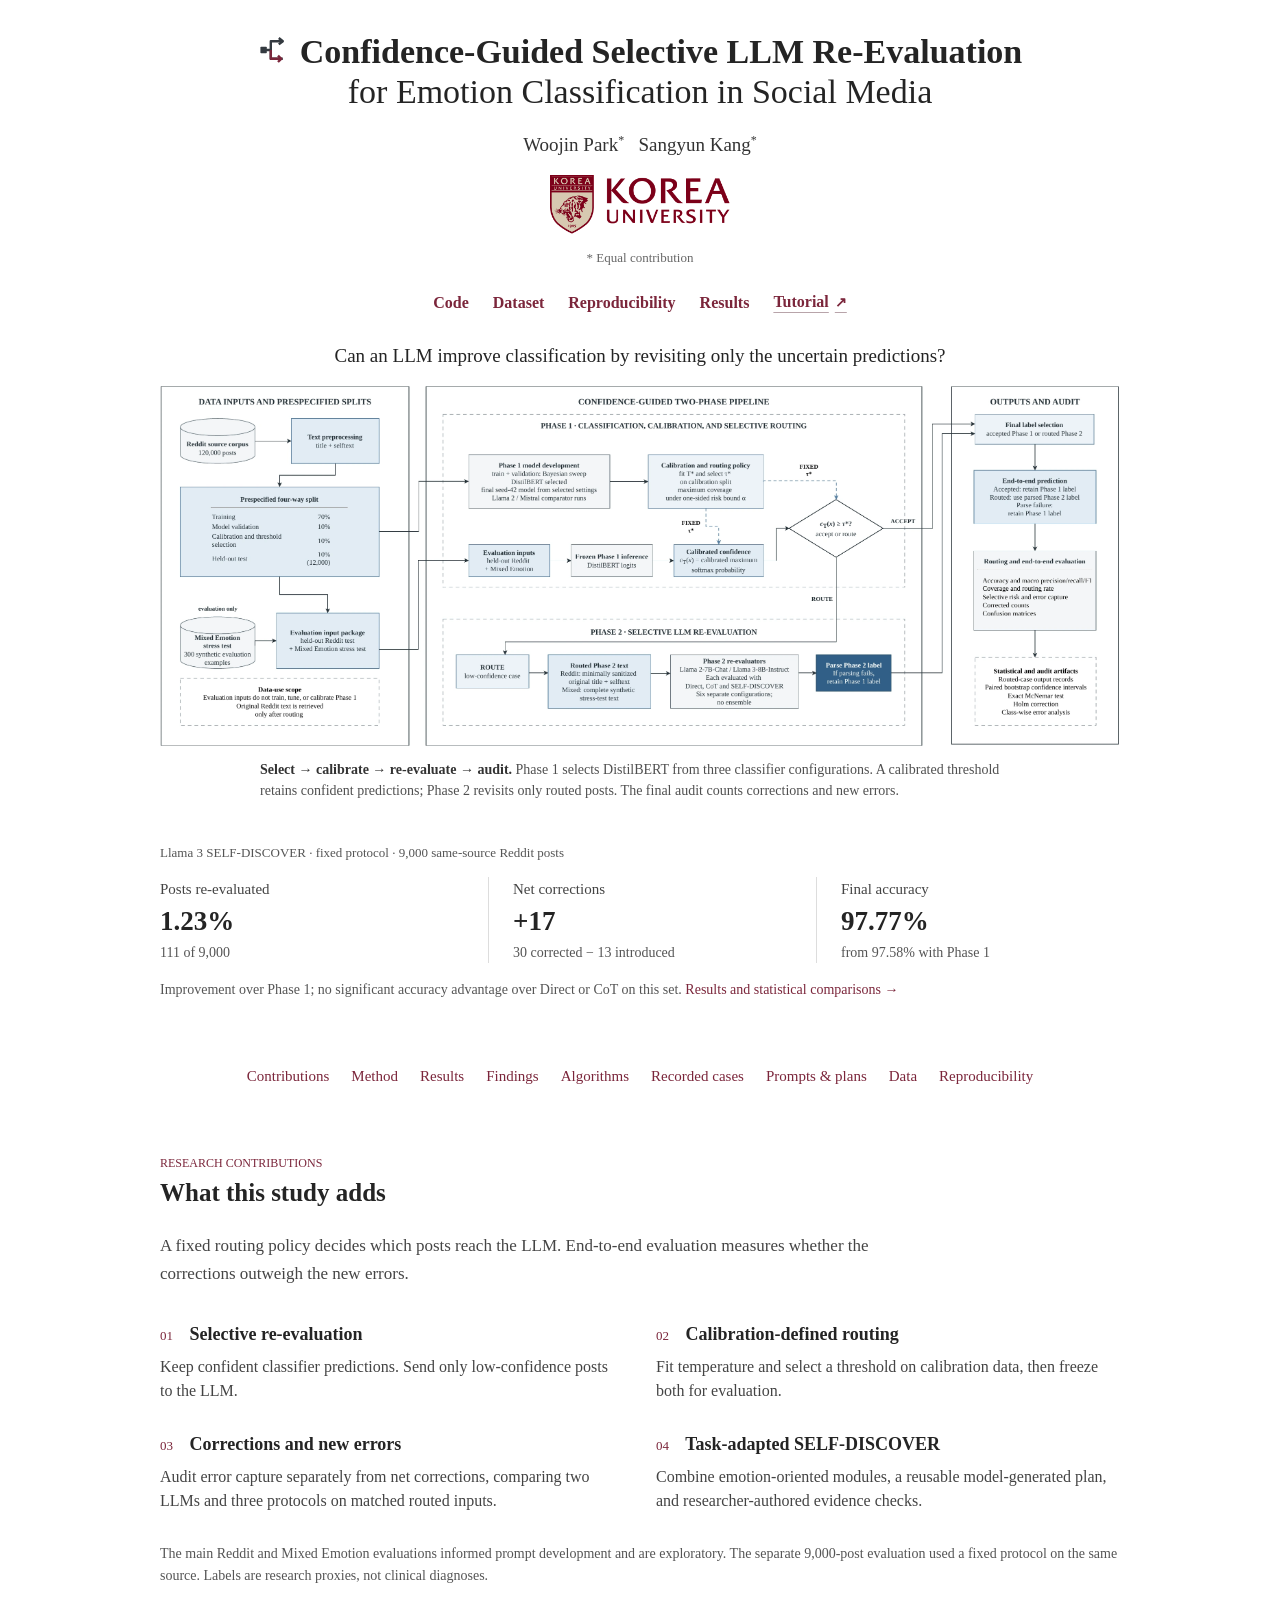
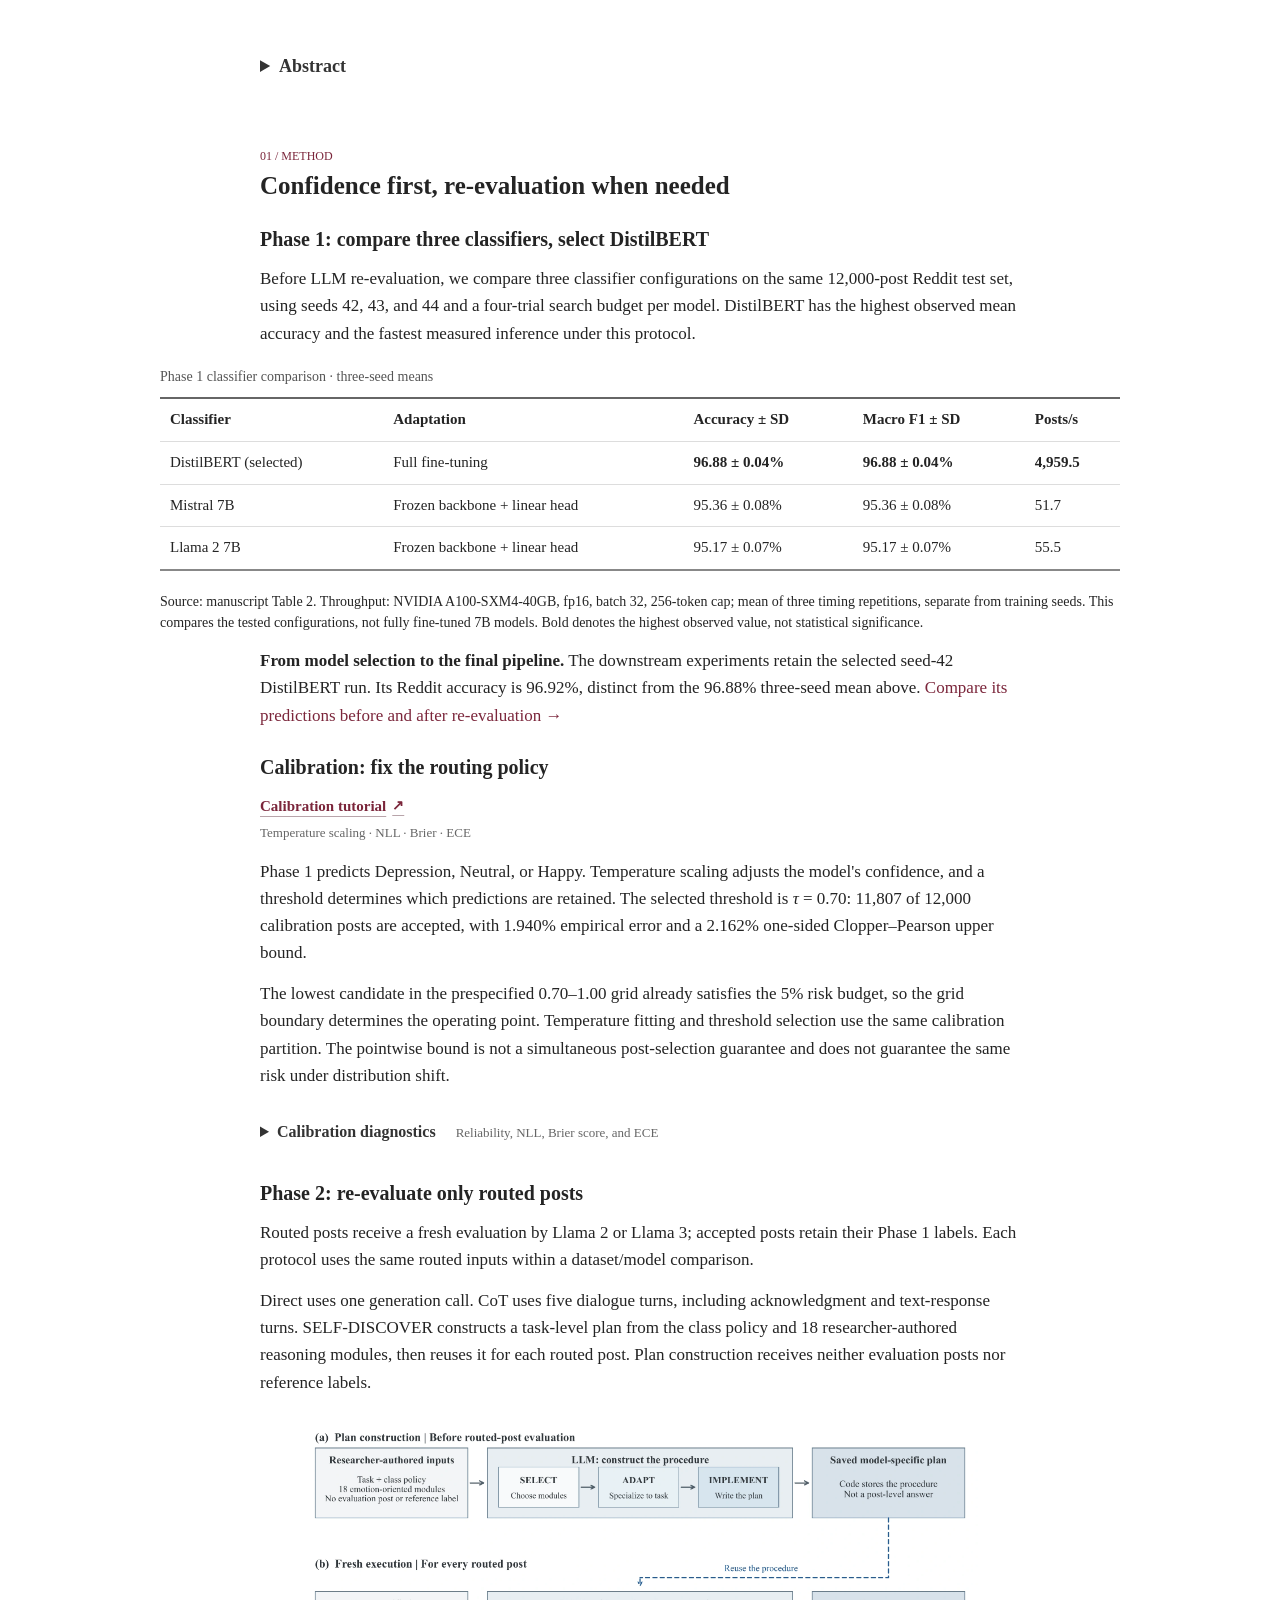
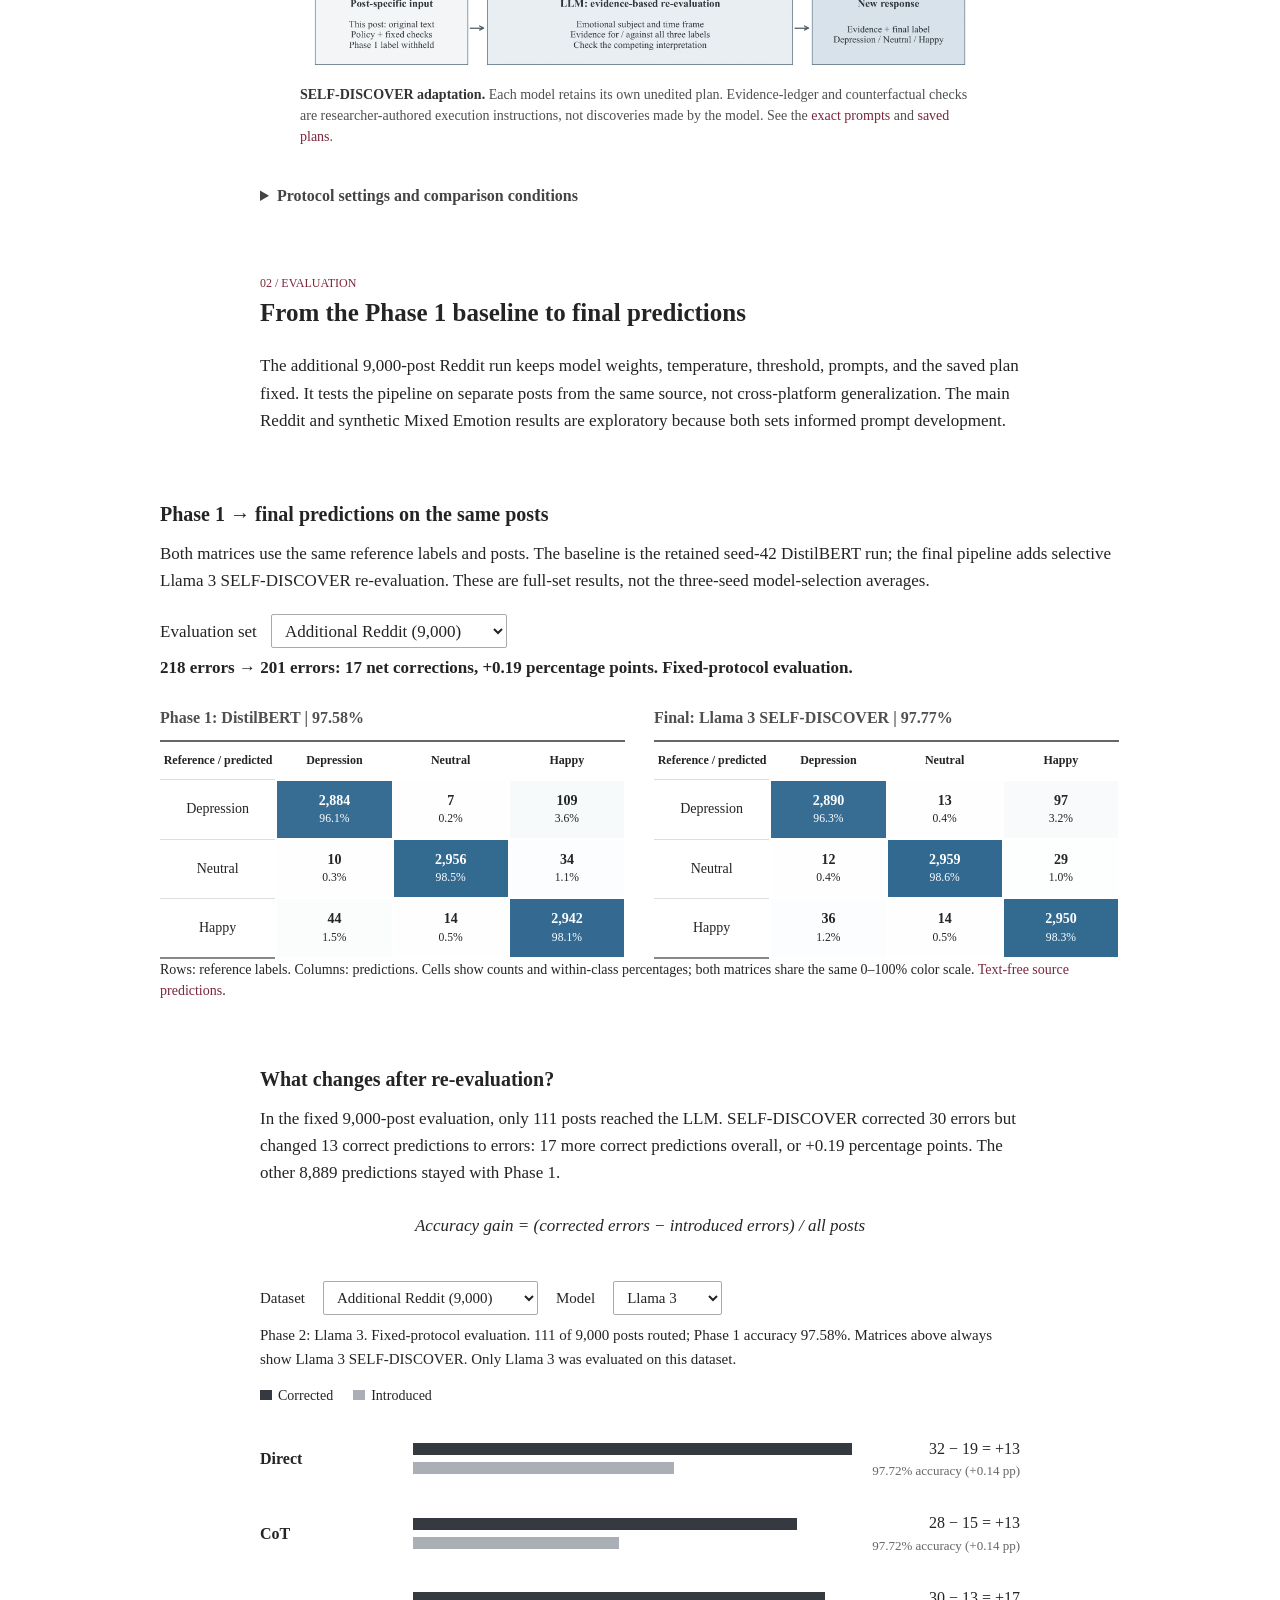
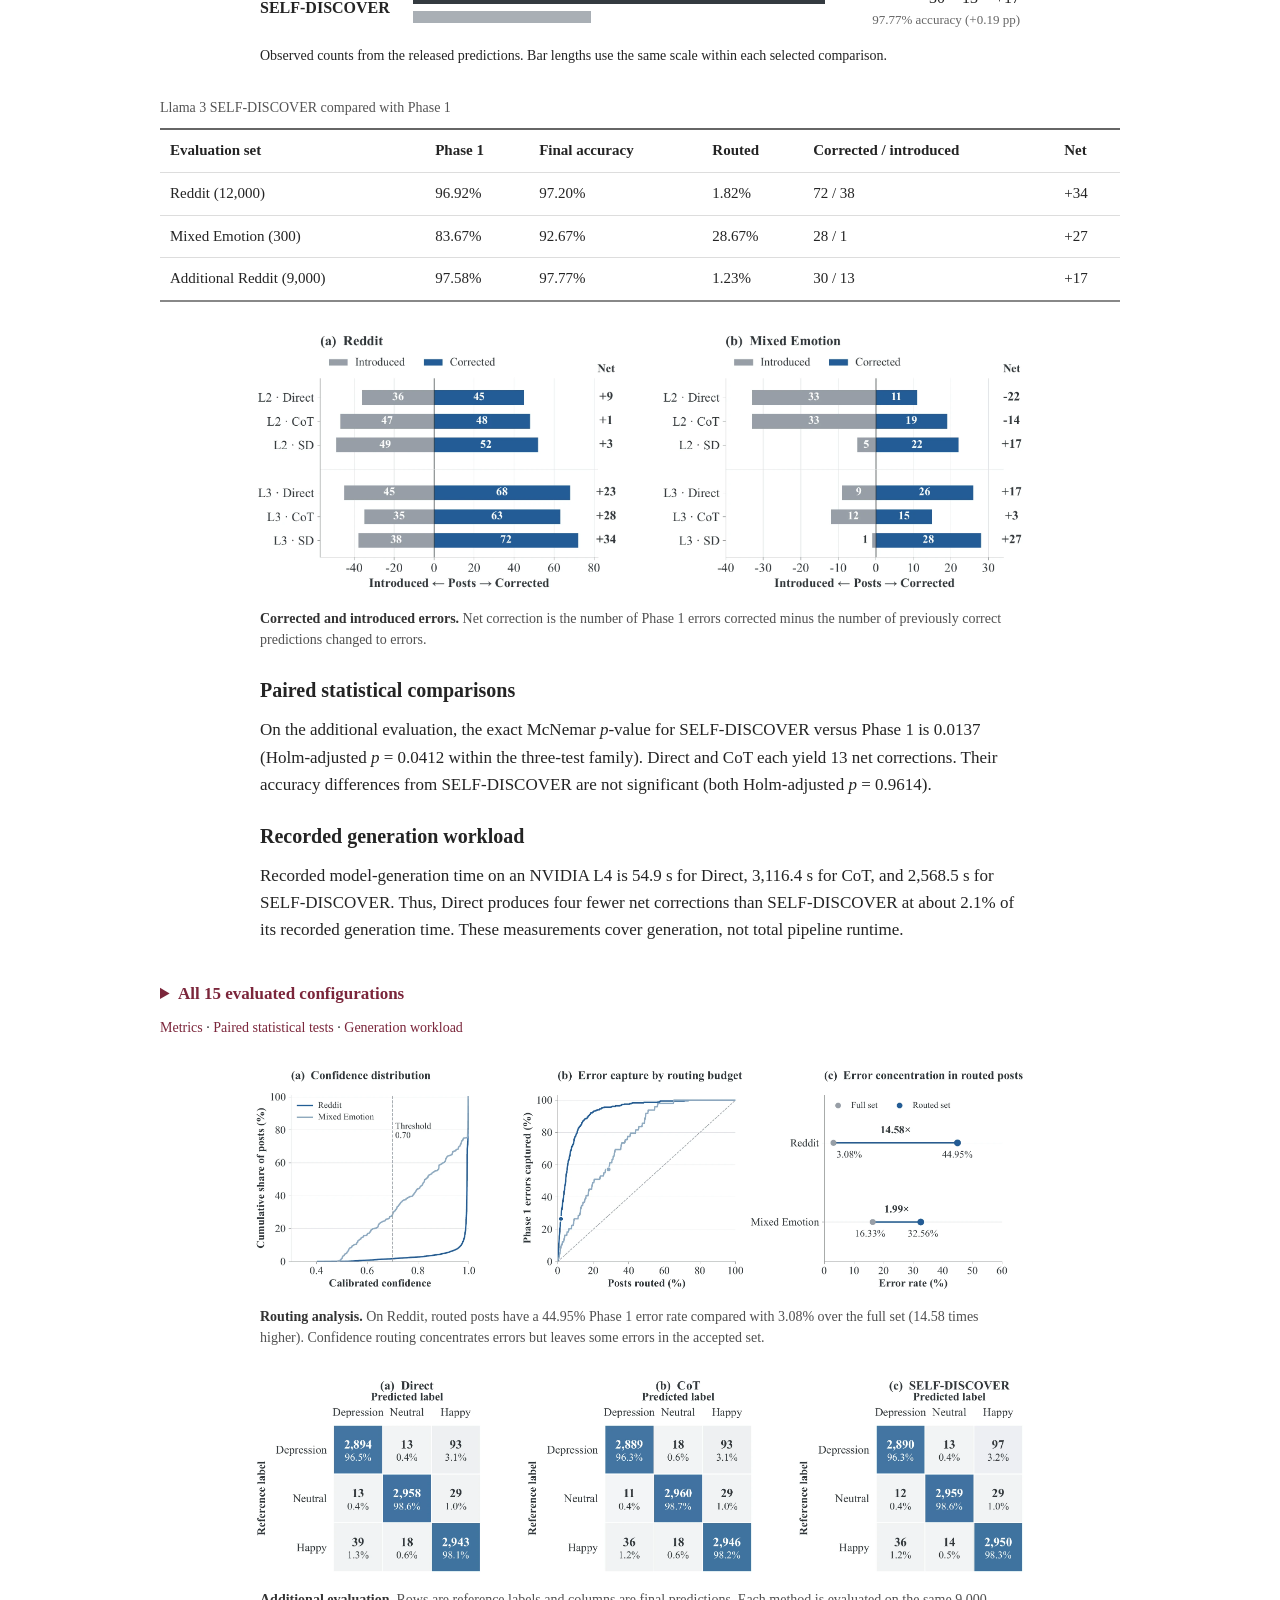
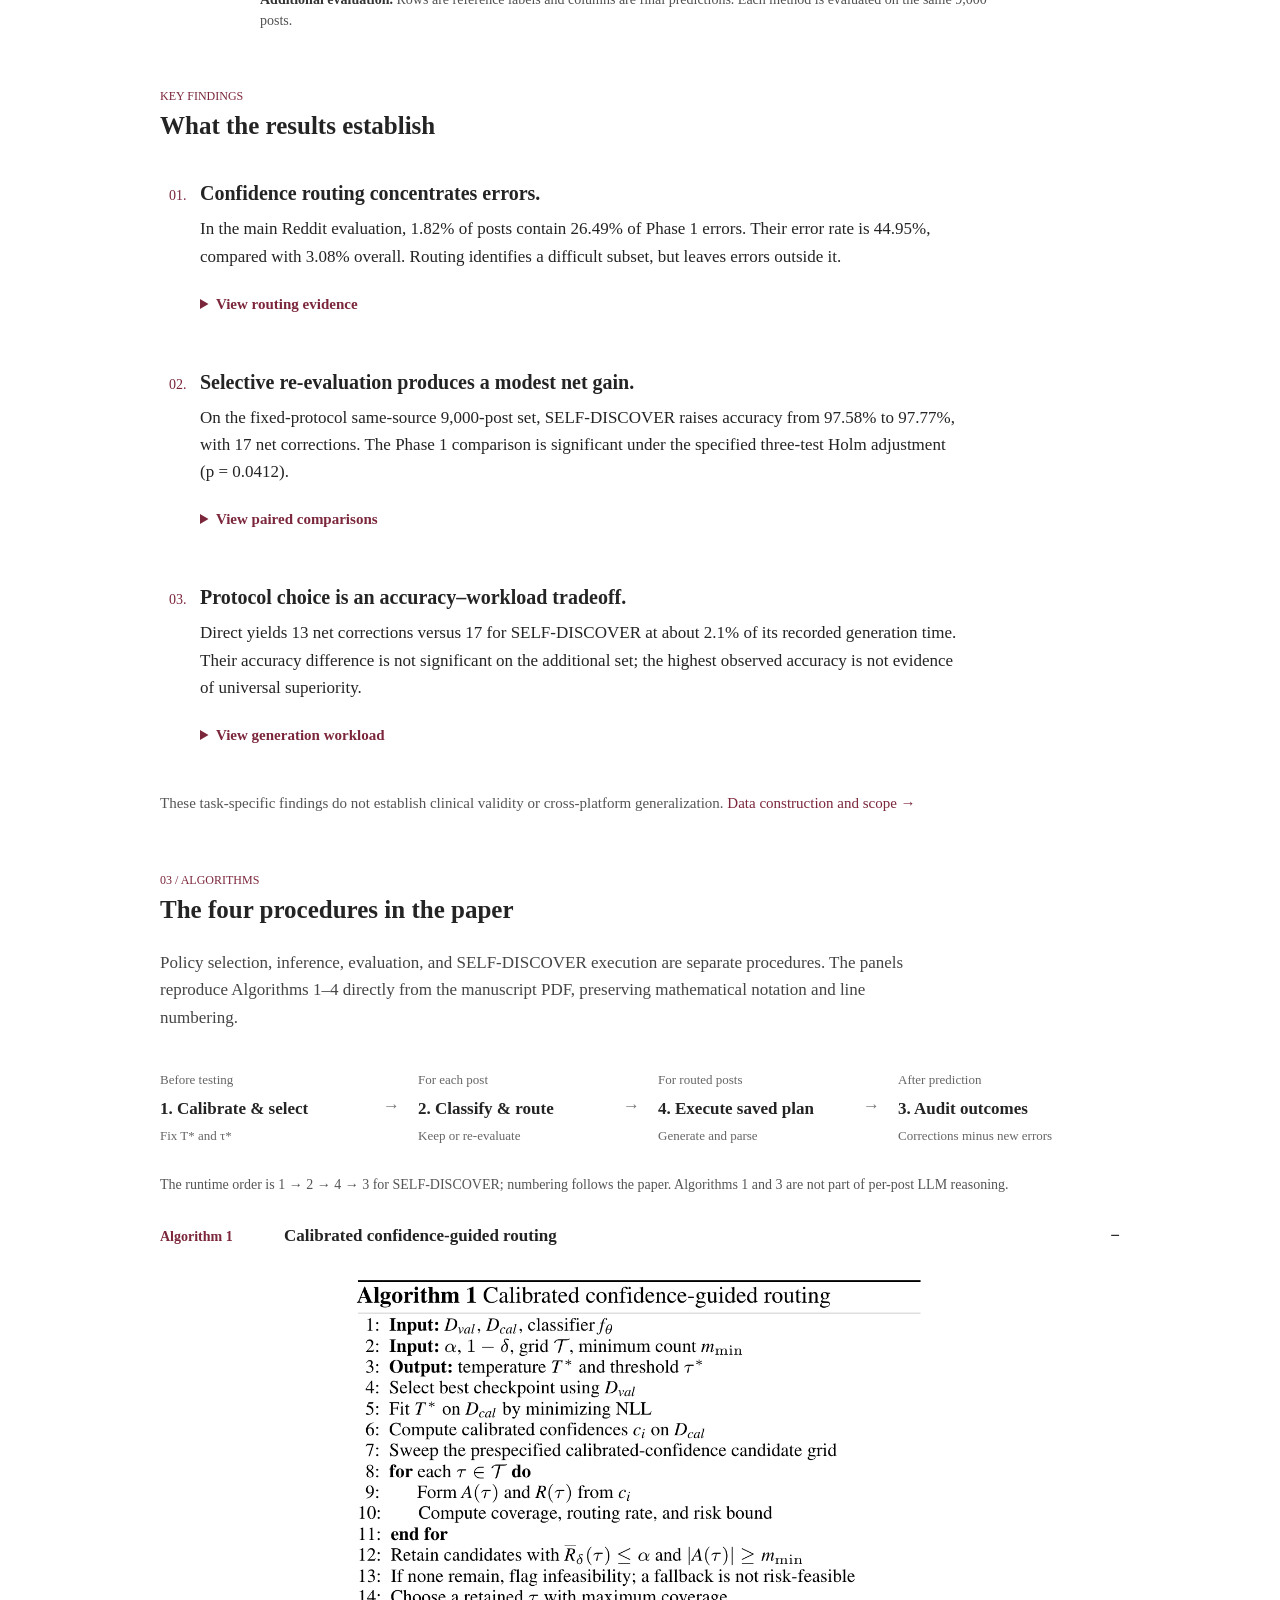
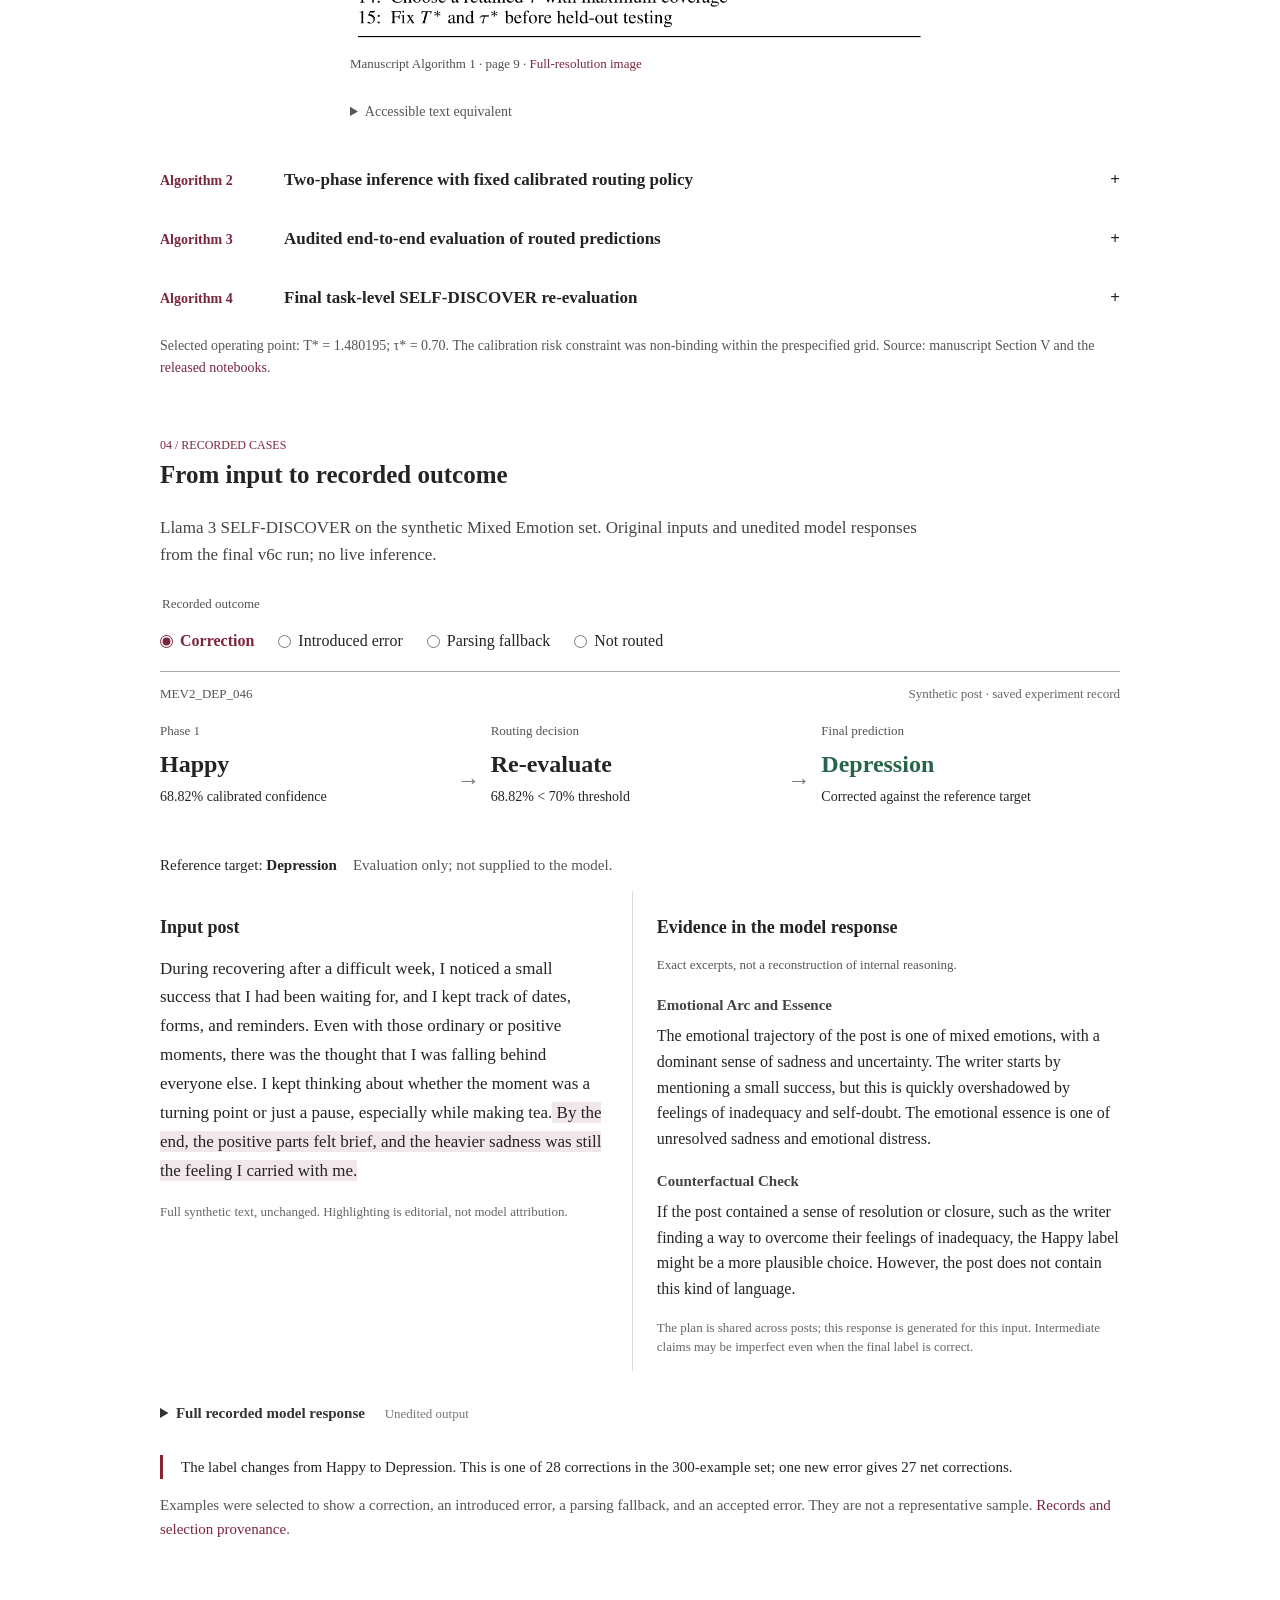
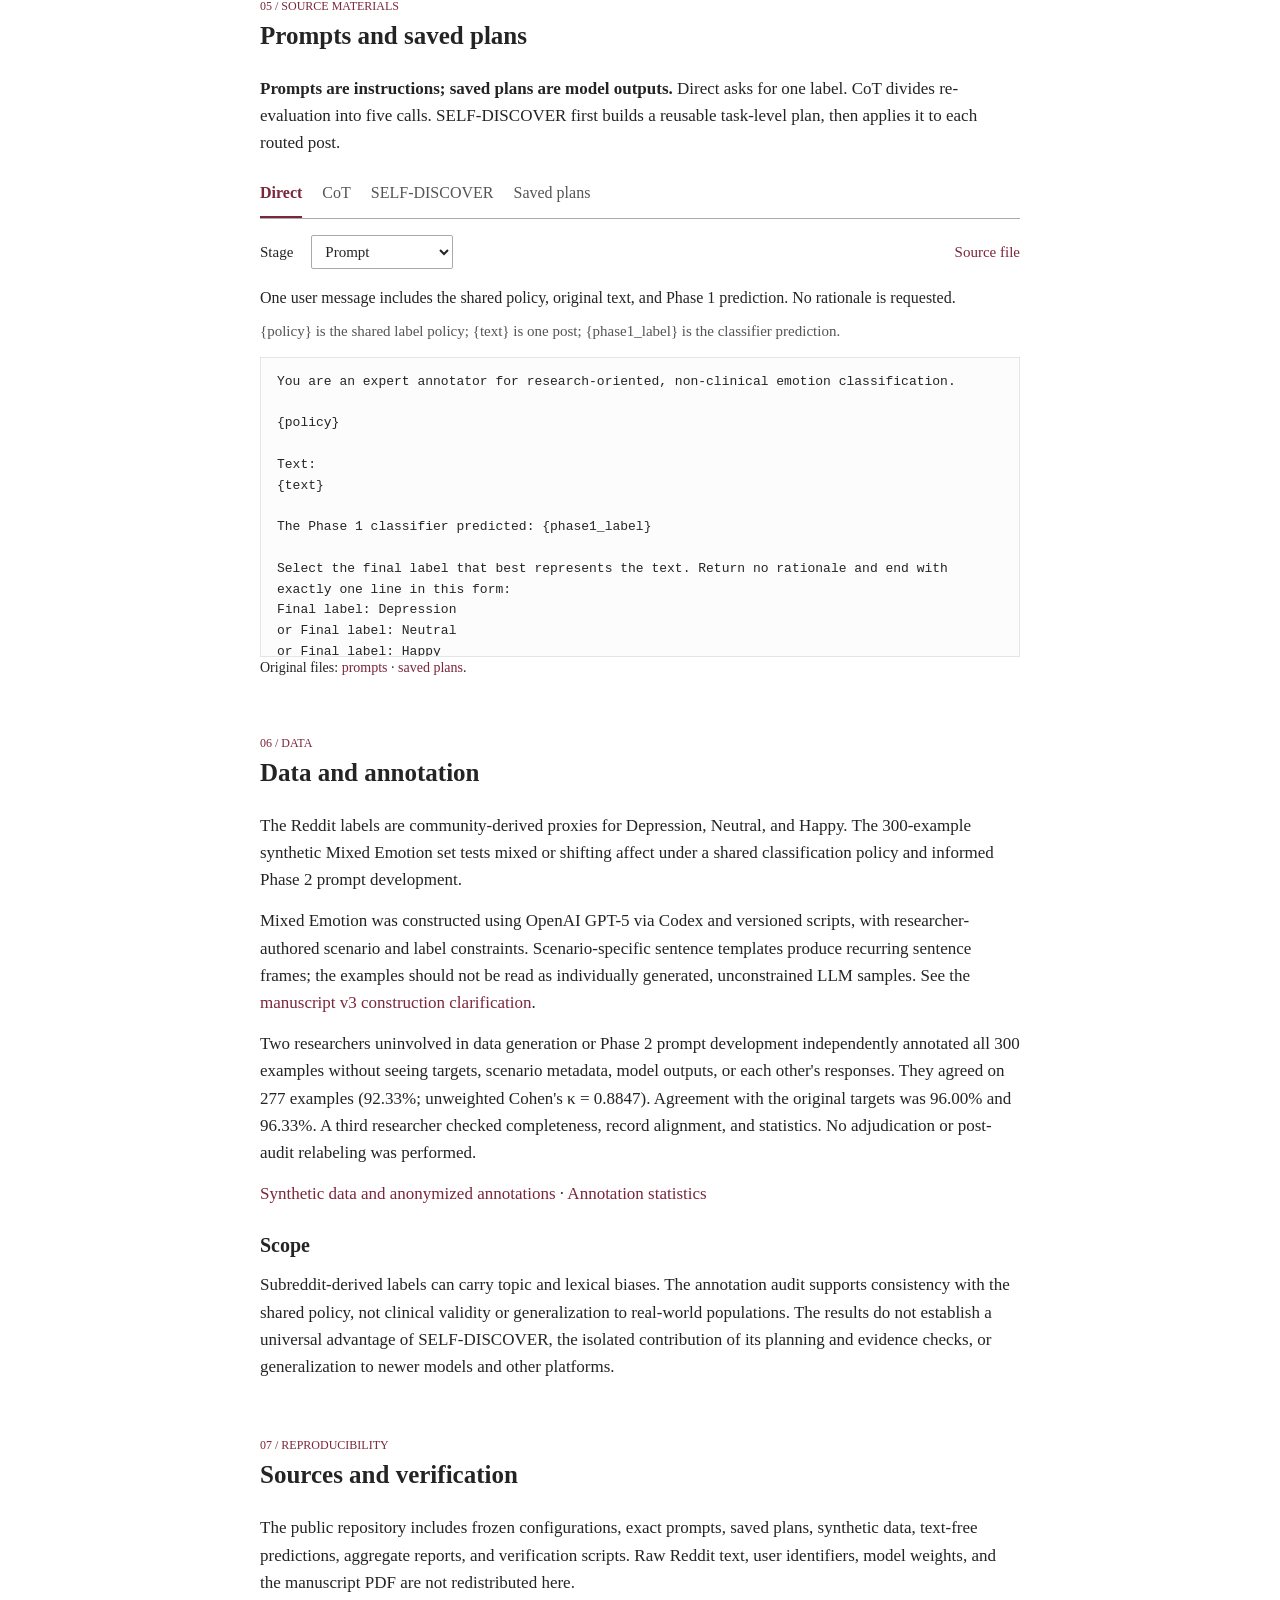
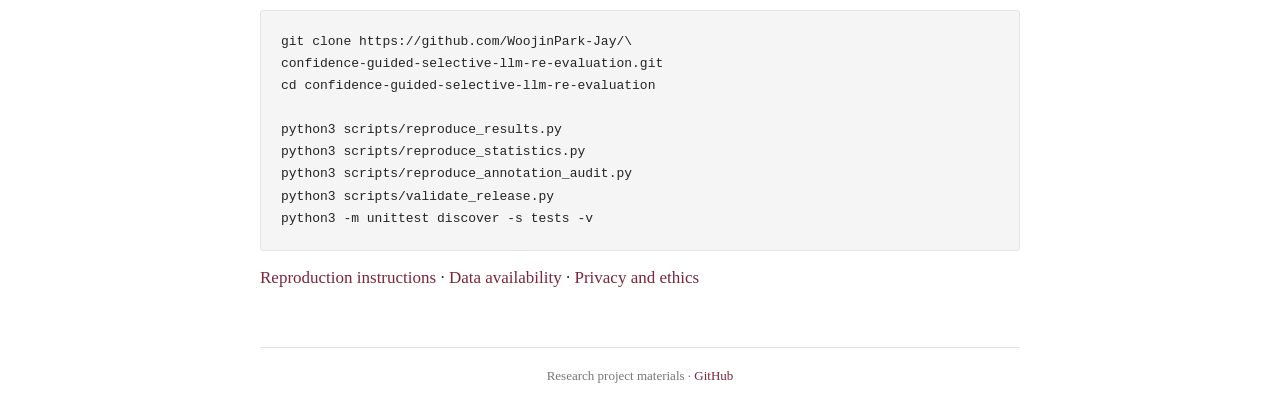
==== commit 51a33d6b: "Add routing project mark and browser favicon" ====
--- a/site/index.html
+++ b/site/index.html
@@ -10,12 +10,13 @@
   <meta property="og:type" content="website">
   <link rel="canonical" href="https://woojinpark-jay.github.io/confidence-guided-selective-llm-re-evaluation/">
   <title>Confidence-Guided Selective LLM Re-Evaluation</title>
+  <link rel="icon" type="image/svg+xml" href="assets/project-mark.svg">
   <link rel="stylesheet" href="styles.css">
 </head>
 <body>
   <a class="skip-link" href="#main">Skip to content</a>
   <header class="paper-header">
-    <h1>Confidence-Guided Selective LLM Re-Evaluation<br class="title-break"> <span>for Emotion Classification in Social Media</span></h1>
+    <h1><img class="project-mark" src="assets/project-mark.svg" width="32" height="32" alt="">Confidence-Guided Selective LLM Re-Evaluation<br class="title-break"> <span>for Emotion Classification in Social Media</span></h1>
     <p class="authors">Woojin Park<sup>*</sup> &nbsp; Sangyun Kang<sup>*</sup></p>
     <p class="affiliation"><a href="https://www.korea.ac.kr/en/index.do"><img src="assets/korea-university.png" width="327" height="108" alt="Korea University"></a></p>
     <p class="author-note">* Equal contribution</p>
--- a/site/styles.css
+++ b/site/styles.css
@@ -271,8 +271,9 @@
 }
 .tutorial-link { font-size: 15px; margin-bottom: 18px; }
 .tutorial-link span { display: block; font-size: 13px; color: #666; margin-top: 3px; }
-.tutorial-cta { display: inline-flex; align-items: center; justify-content: center; padding: 3px 10px; border: 1px solid #b8a4aa; border-radius: 0; background: transparent; color: #7b263b; font-size: 15px; font-weight: 600; text-decoration: none; line-height: 1.4; }
-.tutorial-cta:hover { border-color: #7b263b; color: #7b263b; text-decoration: underline; text-underline-offset: 3px; }
+.tutorial-cta { display: inline-flex; align-items: center; gap: 6px; padding: 3px 0; border: 0; background: transparent; color: #7b263b; font-size: 15px; font-weight: 600; text-decoration: underline; text-decoration-color: #b8a4aa; text-underline-offset: 5px; line-height: 1.4; }
+.tutorial-cta::after { content: '\2197'; font-size: 14px; }
+.tutorial-cta:hover { color: #7b263b; text-decoration-color: currentColor; }
 .tutorial-cta:focus-visible { outline: 2px solid #7b263b; outline-offset: 3px; }
 .finding-target { scroll-margin-top: 24px; }
 .baseline-comparison { padding: 18px 0; border-block: 1px solid #ccc; margin: 24px 0; }
@@ -295,15 +296,16 @@
 body:not(.tutorial-page) .paper-header { max-width: 1008px; padding: 32px 24px 18px; }
 body:not(.tutorial-page) h1 { max-width: 960px; font-size: 34px; line-height: 1.18; margin-bottom: 18px; text-wrap: balance; }
 body:not(.tutorial-page) h1 span { font-weight: normal; }
+body:not(.tutorial-page) h1 .project-mark { display: inline-block; width: 32px; height: 32px; margin-right: 10px; vertical-align: -3px; }
 body:not(.tutorial-page) .resources { gap: 8px 24px; margin-top: 16px; }
 body:not(.tutorial-page) .resources a { padding-block: 5px; }
-body:not(.tutorial-page) .resources .tutorial-cta { padding: 4px 12px; }
+body:not(.tutorial-page) .resources .tutorial-cta { padding: 5px 0; }
 body:not(.tutorial-page) :is(.prose, .prompt-reader, .result-explorer, .supporting-figure, .protocol-details, .method-plan, .research-question) { max-width: var(--reading-width); }
 body:not(.tutorial-page) :is(.paper-algorithms, .case-study, .contributions, .findings) { max-width: var(--evidence-width); }
-body:not(.tutorial-page) section { margin-block: 32px; }
-body:not(.tutorial-page) :is(.paper-algorithms, .case-study, .findings) { padding-top: 22px; }
+body:not(.tutorial-page) section { margin-block: 56px; }
+body:not(.tutorial-page) :is(.paper-algorithms, .case-study, .findings) { padding-top: 0; }
 body:not(.tutorial-page) .section-links { margin: 24px 0; padding: 10px 0; gap: 6px 22px; }
-body:not(.tutorial-page) .section-heading { margin-bottom: 16px; }
+body:not(.tutorial-page) .section-heading { margin-bottom: 24px; }
 body:not(.tutorial-page) .section-number { font-family: inherit; font-size: 12px; margin-bottom: 5px; }
 body:not(.tutorial-page) h2 { font-size: 25px; margin-bottom: 18px; }
 body:not(.tutorial-page) .section-heading h2 { font-size: 25px; margin: 0; text-wrap: balance; }
@@ -313,7 +315,12 @@
 body:not(.tutorial-page) .research-question { font-size: 19px; margin-block: 4px 16px; }
 body:not(.tutorial-page) .teaser { margin-block: 12px 24px; }
 body:not(.tutorial-page) figcaption { max-width: var(--reading-width); line-height: 1.5; margin-top: 10px; }
-body:not(.tutorial-page) .original-algorithm { max-width: 720px; }
+body:not(.tutorial-page) figure { max-width: 780px; }
+body:not(.tutorial-page) .teaser { max-width: 960px; margin-inline: auto; }
+body:not(.tutorial-page) .method-plan { max-width: 680px; }
+body:not(.tutorial-page) .original-algorithm { max-width: 580px; margin-block: 12px 18px; }
+body:not(.tutorial-page) .algorithm-image-scroll img { min-width: 560px; }
+body:not(.tutorial-page) .algorithm-transcript { max-width: 580px; }
 body:not(.tutorial-page) :is(.algorithm-image-scroll, .table-wrap) { overscroll-behavior-x: contain; scrollbar-width: thin; scrollbar-color: #aaa #fff; }
 body:not(.tutorial-page) :is(pre, .algorithm-image-scroll):focus-visible { outline: 2px solid #7b263b; outline-offset: 3px; }
 body:not(.tutorial-page) .table-wrap { margin-block: 20px; }
@@ -337,8 +344,20 @@
 body:not(.tutorial-page) .case-evidence-grid { gap: 28px; }
 body:not(.tutorial-page) .case-evidence { padding-left: 24px; }
 body:not(.tutorial-page) .legend { flex-wrap: wrap; gap: 6px 20px; }
-body:not(.tutorial-page) .bar, body:not(.tutorial-page) .legend span::before { background: #527364; }
-body:not(.tutorial-page) .bar.introduced, body:not(.tutorial-page) .legend span:last-child::before { background: #995566; }
+body:not(.tutorial-page) .bar, body:not(.tutorial-page) .legend span::before { background: #343a40; }
+body:not(.tutorial-page) .bar.introduced, body:not(.tutorial-page) .legend span:last-child::before { background: #a9afb5; }
+body:not(.tutorial-page) .bar-track { height: 12px; background: transparent; }
+body:not(.tutorial-page) .bar-pair { gap: 7px; }
+body:not(.tutorial-page) .outcome-row { padding-block: 14px; }
+body:not(.tutorial-page) :is(.section-links, .paper-algorithms, .case-study, .findings,
+  .contribution-list, .contribution-list > div, .evidence-overview, .primary-finding,
+  .abstract-disclosure, .protocol-details, .supporting-figure, .baseline-comparison,
+  .procedure-map, .paper-algorithm, .finding-list > li, .outcome-row,
+  .case-toolbar, .case-decisions, .case-evidence-grid, #case-full, .gain-equation) { border: 0; }
+body:not(.tutorial-page) .paper-algorithm { margin-bottom: 8px; }
+body:not(.tutorial-page) .paper-algorithm > summary { padding-block: 12px; }
+body:not(.tutorial-page) .finding-list > li + li { margin-top: 14px; }
+body:not(.tutorial-page) .case-decisions > div { border-bottom: 0; }
 body:not(.tutorial-page) .prompt-reader pre { background: #fcfcfc; padding: 14px 16px; line-height: 1.6; }
 body:not(.tutorial-page) .finding-target:target { outline-color: #b8a4aa; }
 body:not(.tutorial-page) .confusion-table { font-size: 14px; }
@@ -350,7 +369,7 @@
   body:not(.tutorial-page) .paper-header { padding: 24px 20px 16px; }
   body:not(.tutorial-page) h1 { font-size: 27px; }
   body:not(.tutorial-page) :is(h2, .section-heading h2) { font-size: 23px; }
-  body:not(.tutorial-page) section { margin-block: 28px; }
+  body:not(.tutorial-page) section { margin-block: 42px; }
   body:not(.tutorial-page) .case-decisions { gap: 16px; }
   body:not(.tutorial-page) .case-decisions strong { font-size: 21px; }
   body:not(.tutorial-page) .case-decisions > div:not(:last-child)::after { display: none; }
@@ -370,6 +389,7 @@
   body:not(.tutorial-page) main { padding-inline: 16px; }
   body:not(.tutorial-page) .paper-header { padding-inline: 16px; }
   body:not(.tutorial-page) h1 { font-size: 25px; }
+  body:not(.tutorial-page) h1 .project-mark { width: 25px; height: 25px; margin-right: 7px; }
   body:not(.tutorial-page) .resources { gap: 4px 18px; }
   body:not(.tutorial-page) .section-links { justify-content: flex-start; gap: 5px 18px; }
   body:not(.tutorial-page) .tabs { gap: 0 16px; }
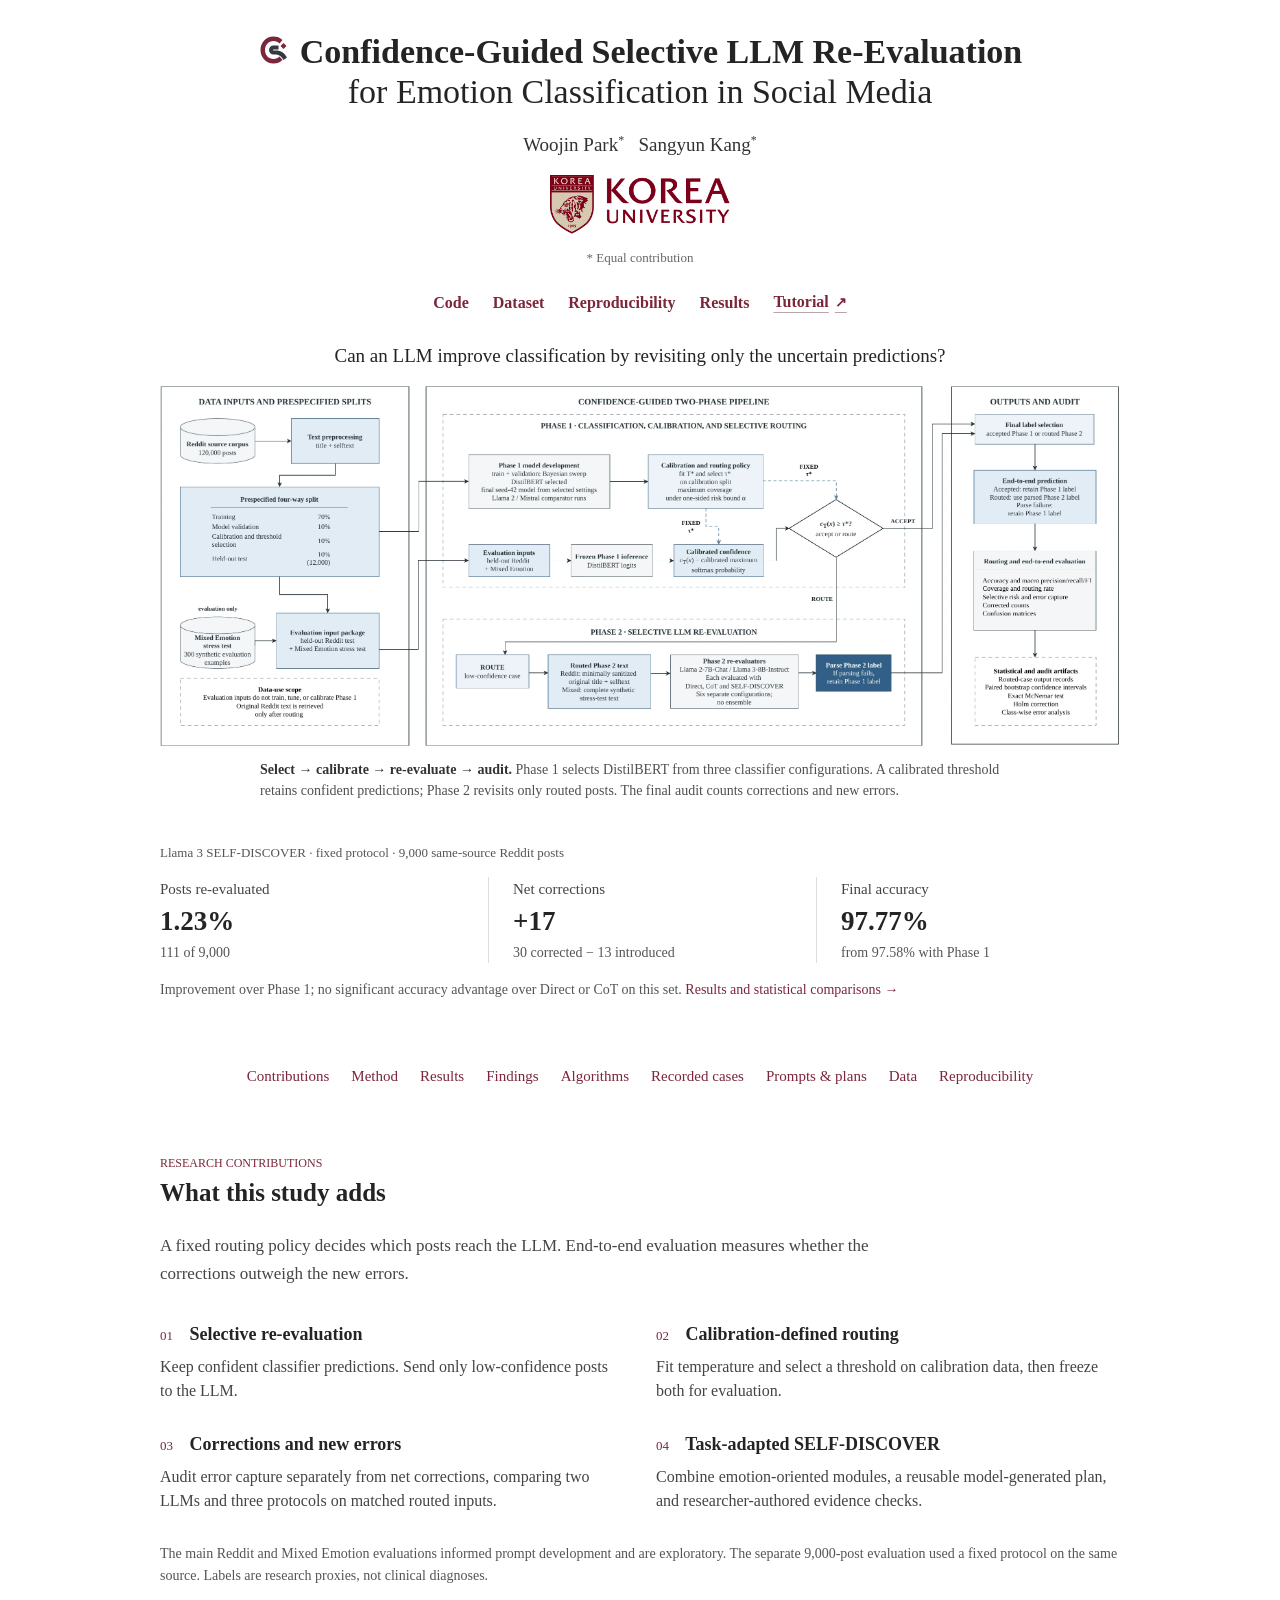
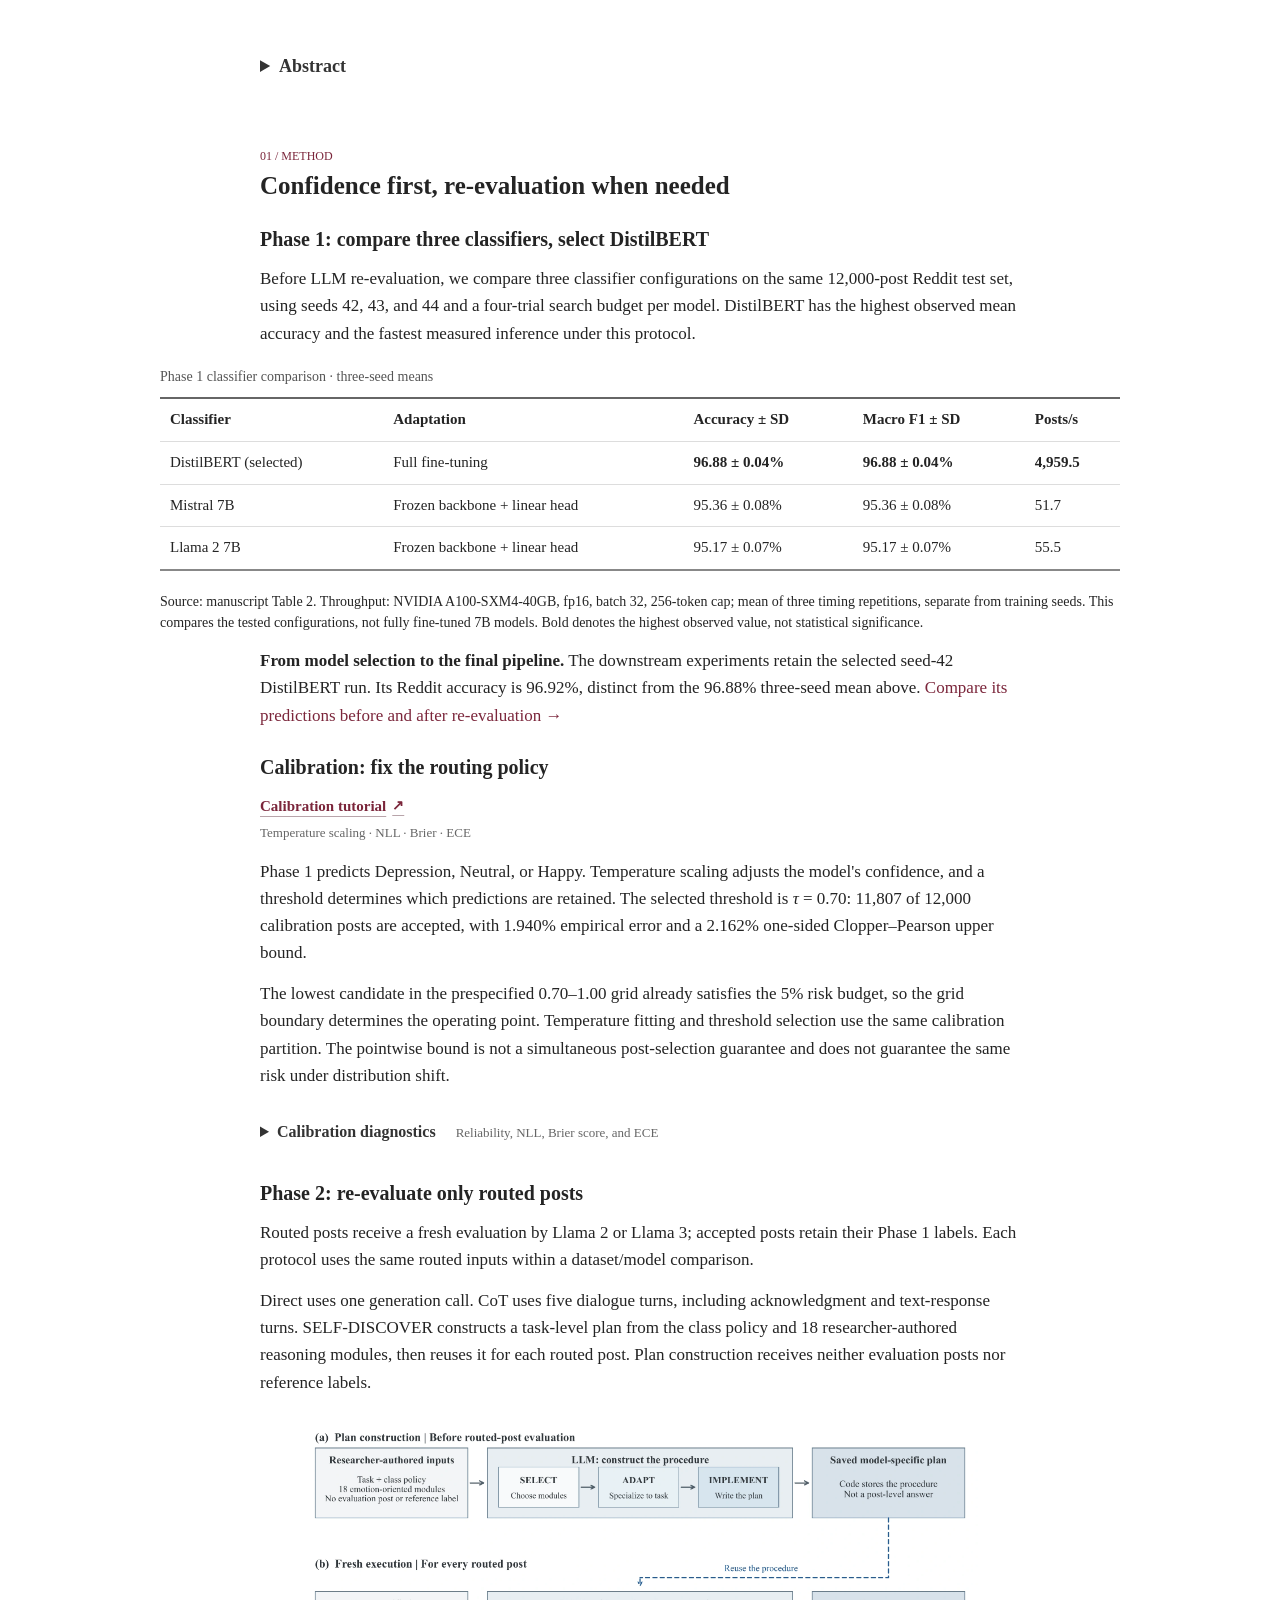
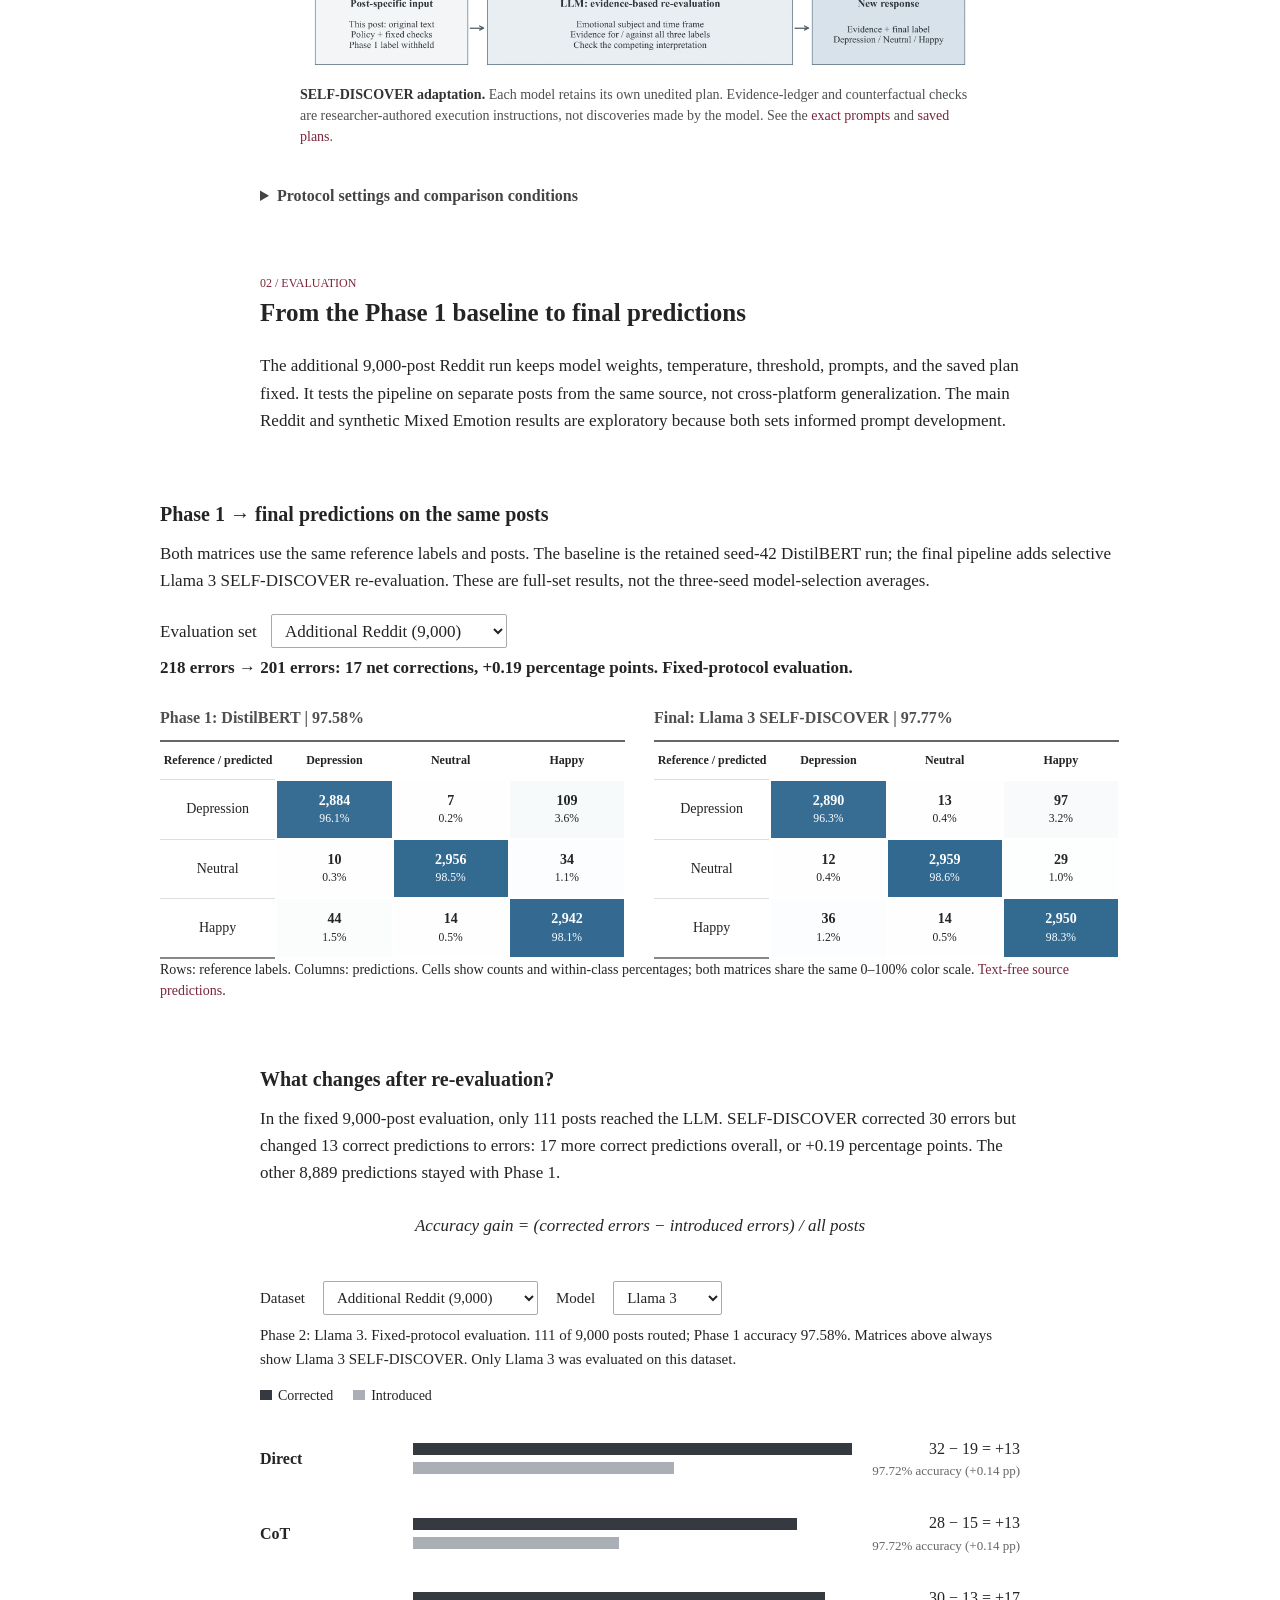
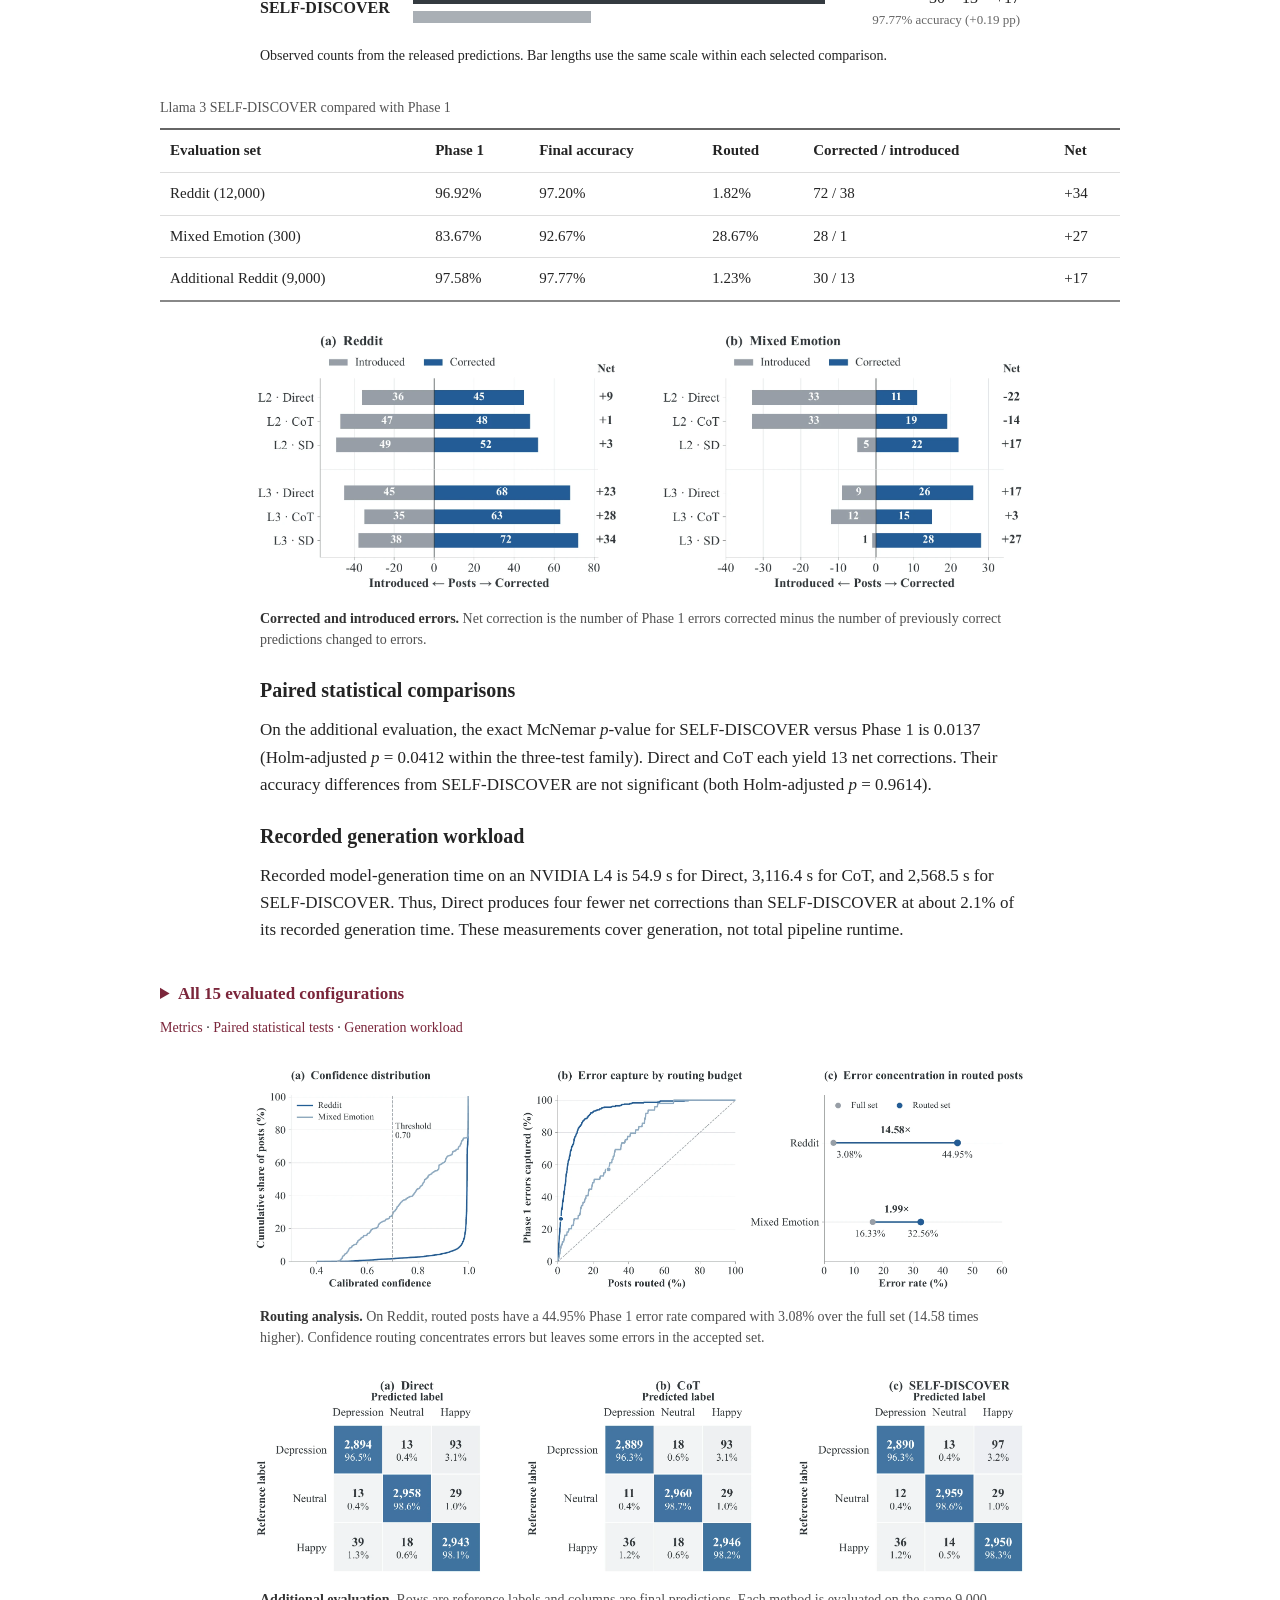
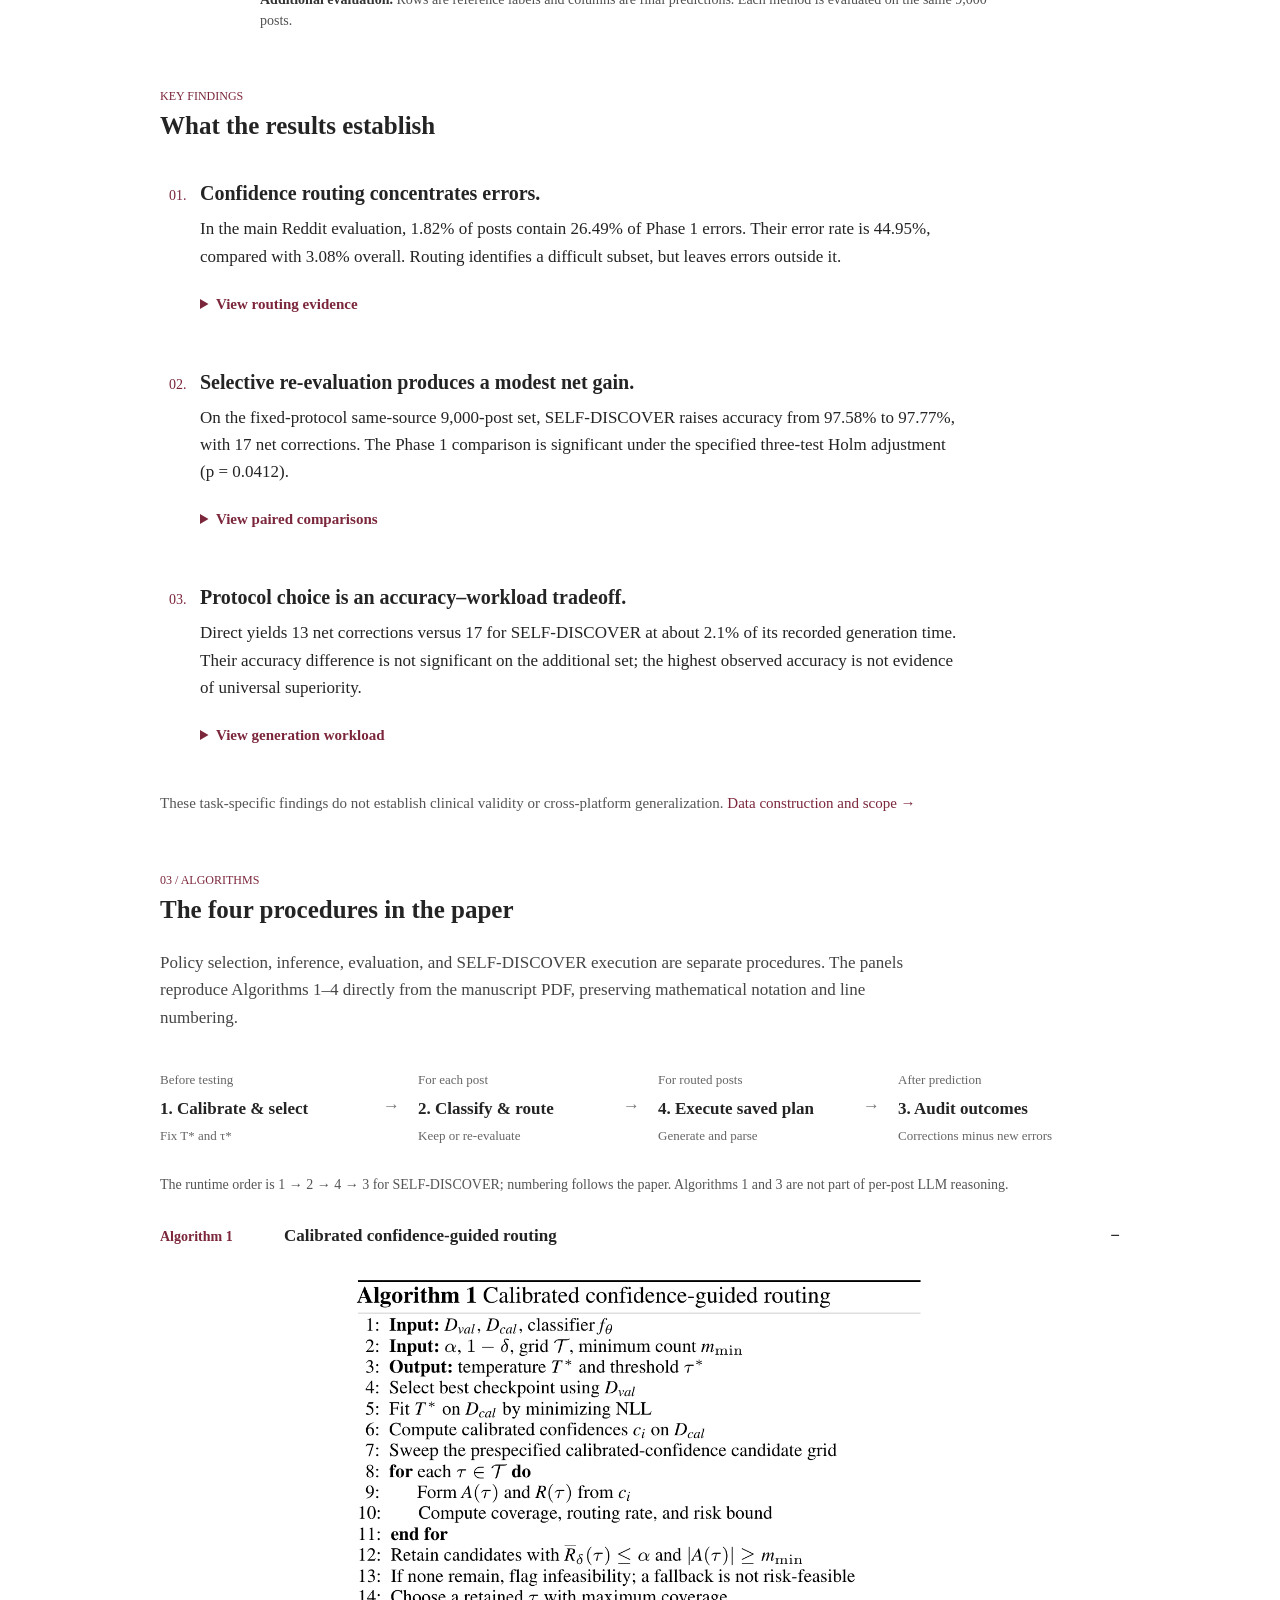
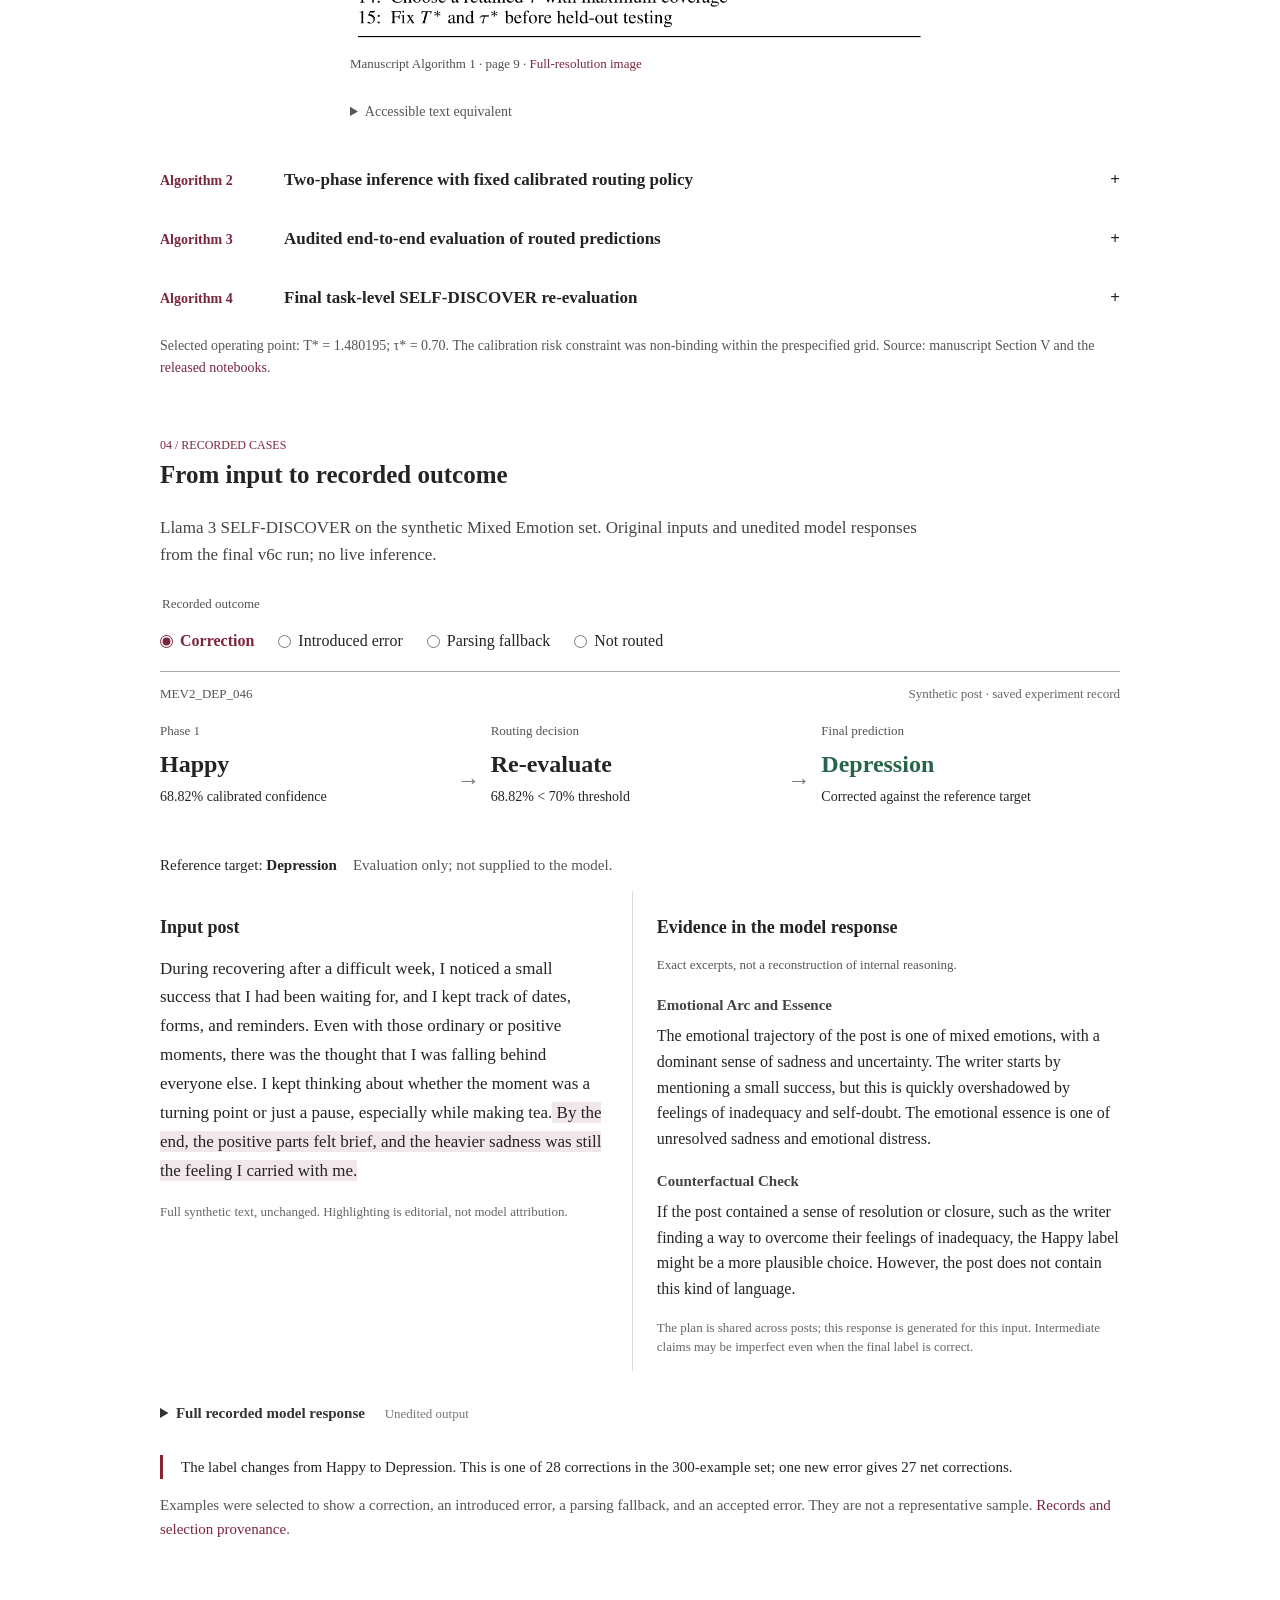
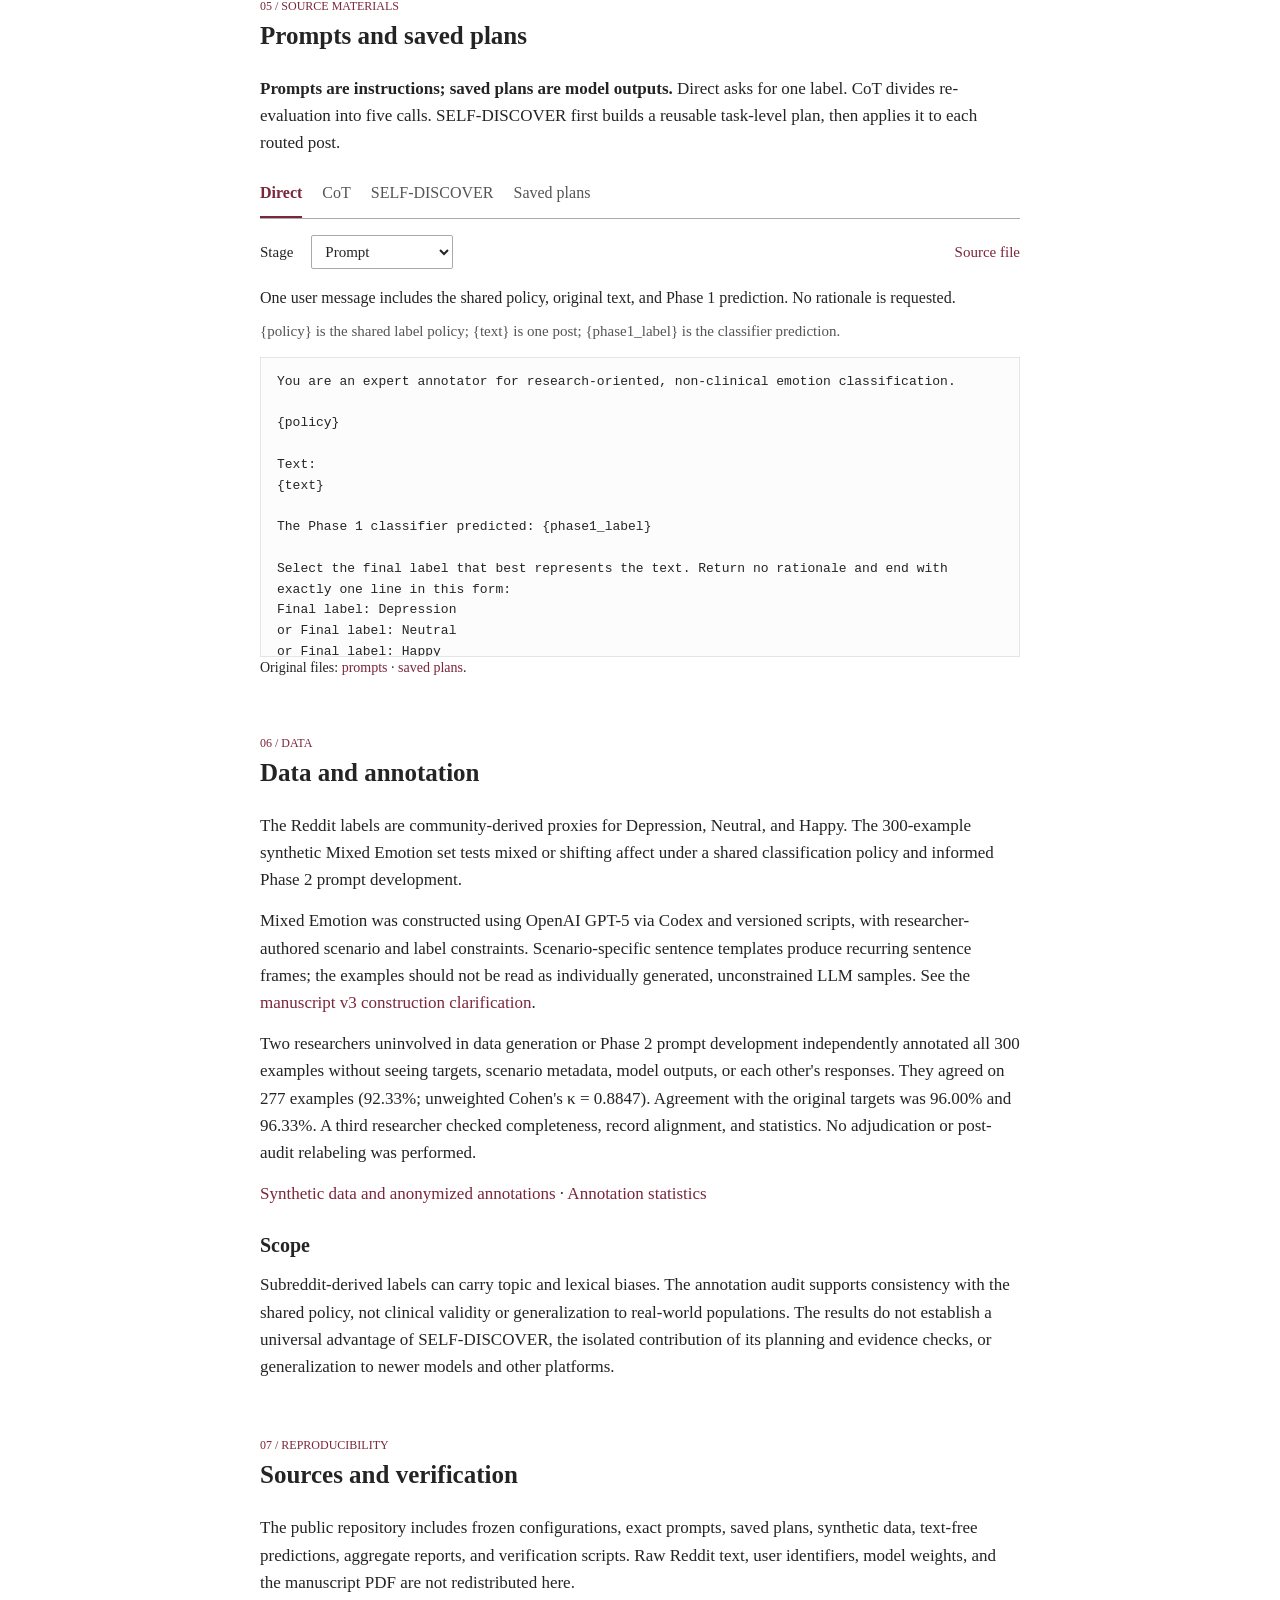
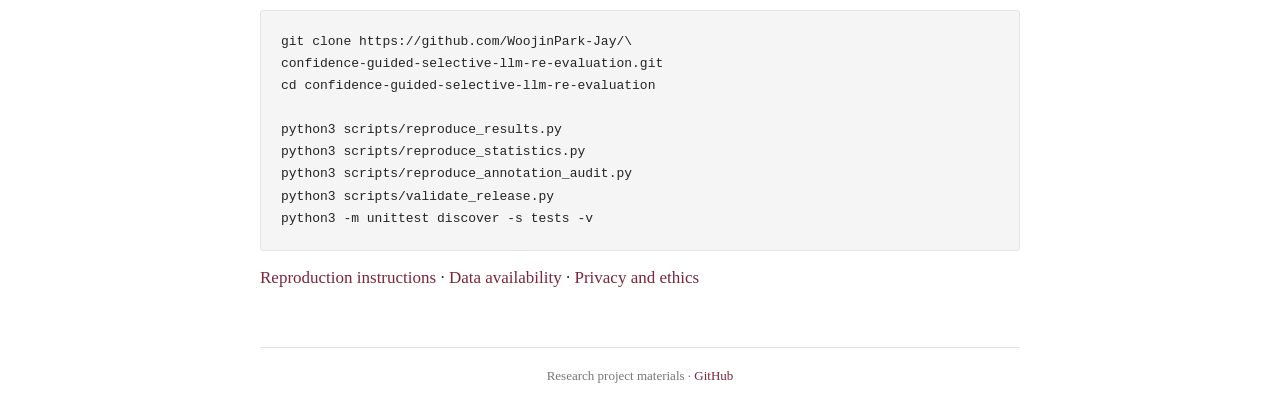
==== commit b7dee3ae: "Refine project symbol into a curved monogram" ====
--- a/site/index.html
+++ b/site/index.html
@@ -10,13 +10,13 @@
   <meta property="og:type" content="website">
   <link rel="canonical" href="https://woojinpark-jay.github.io/confidence-guided-selective-llm-re-evaluation/">
   <title>Confidence-Guided Selective LLM Re-Evaluation</title>
-  <link rel="icon" type="image/svg+xml" href="assets/project-mark.svg">
+  <link rel="icon" type="image/svg+xml" href="assets/project-mark.svg?v=2">
   <link rel="stylesheet" href="styles.css">
 </head>
 <body>
   <a class="skip-link" href="#main">Skip to content</a>
   <header class="paper-header">
-    <h1><img class="project-mark" src="assets/project-mark.svg" width="32" height="32" alt="">Confidence-Guided Selective LLM Re-Evaluation<br class="title-break"> <span>for Emotion Classification in Social Media</span></h1>
+    <h1><img class="project-mark" src="assets/project-mark.svg?v=2" width="32" height="32" alt="">Confidence-Guided Selective LLM Re-Evaluation<br class="title-break"> <span>for Emotion Classification in Social Media</span></h1>
     <p class="authors">Woojin Park<sup>*</sup> &nbsp; Sangyun Kang<sup>*</sup></p>
     <p class="affiliation"><a href="https://www.korea.ac.kr/en/index.do"><img src="assets/korea-university.png" width="327" height="108" alt="Korea University"></a></p>
     <p class="author-note">* Equal contribution</p>
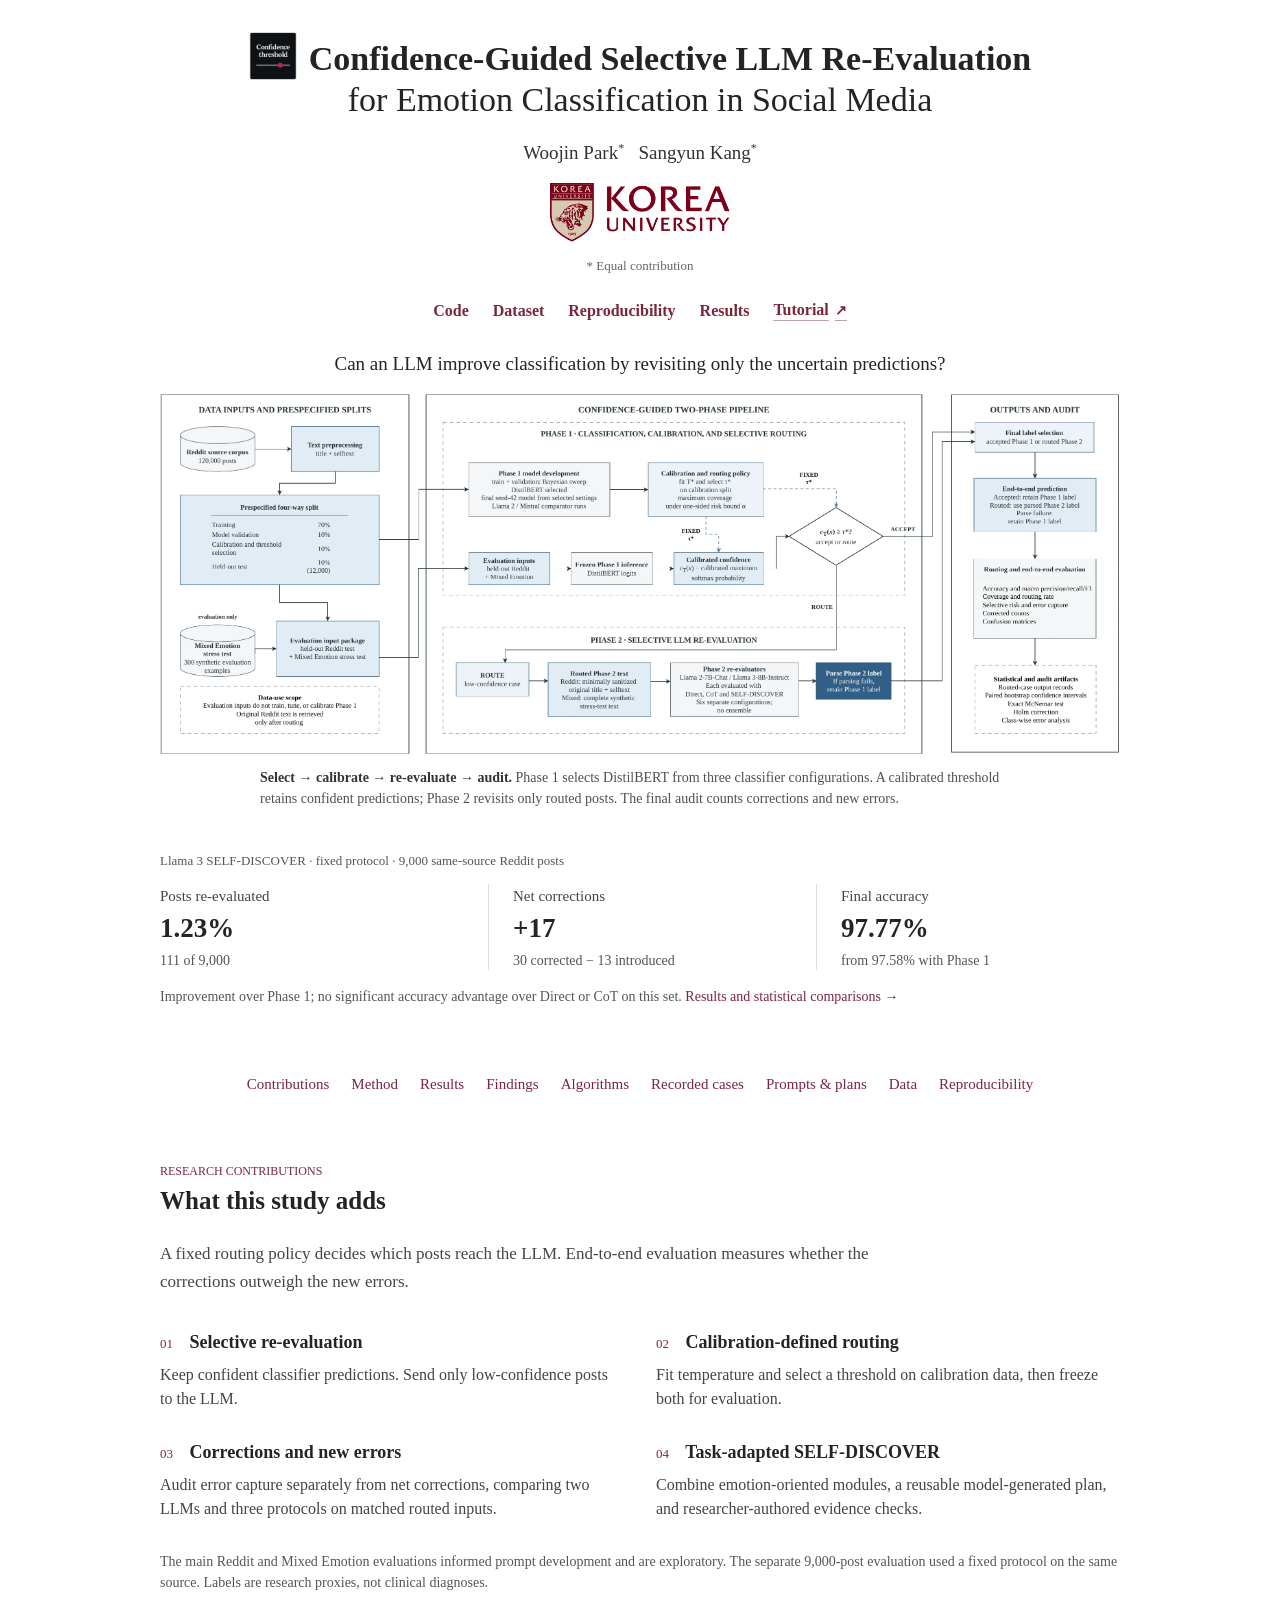
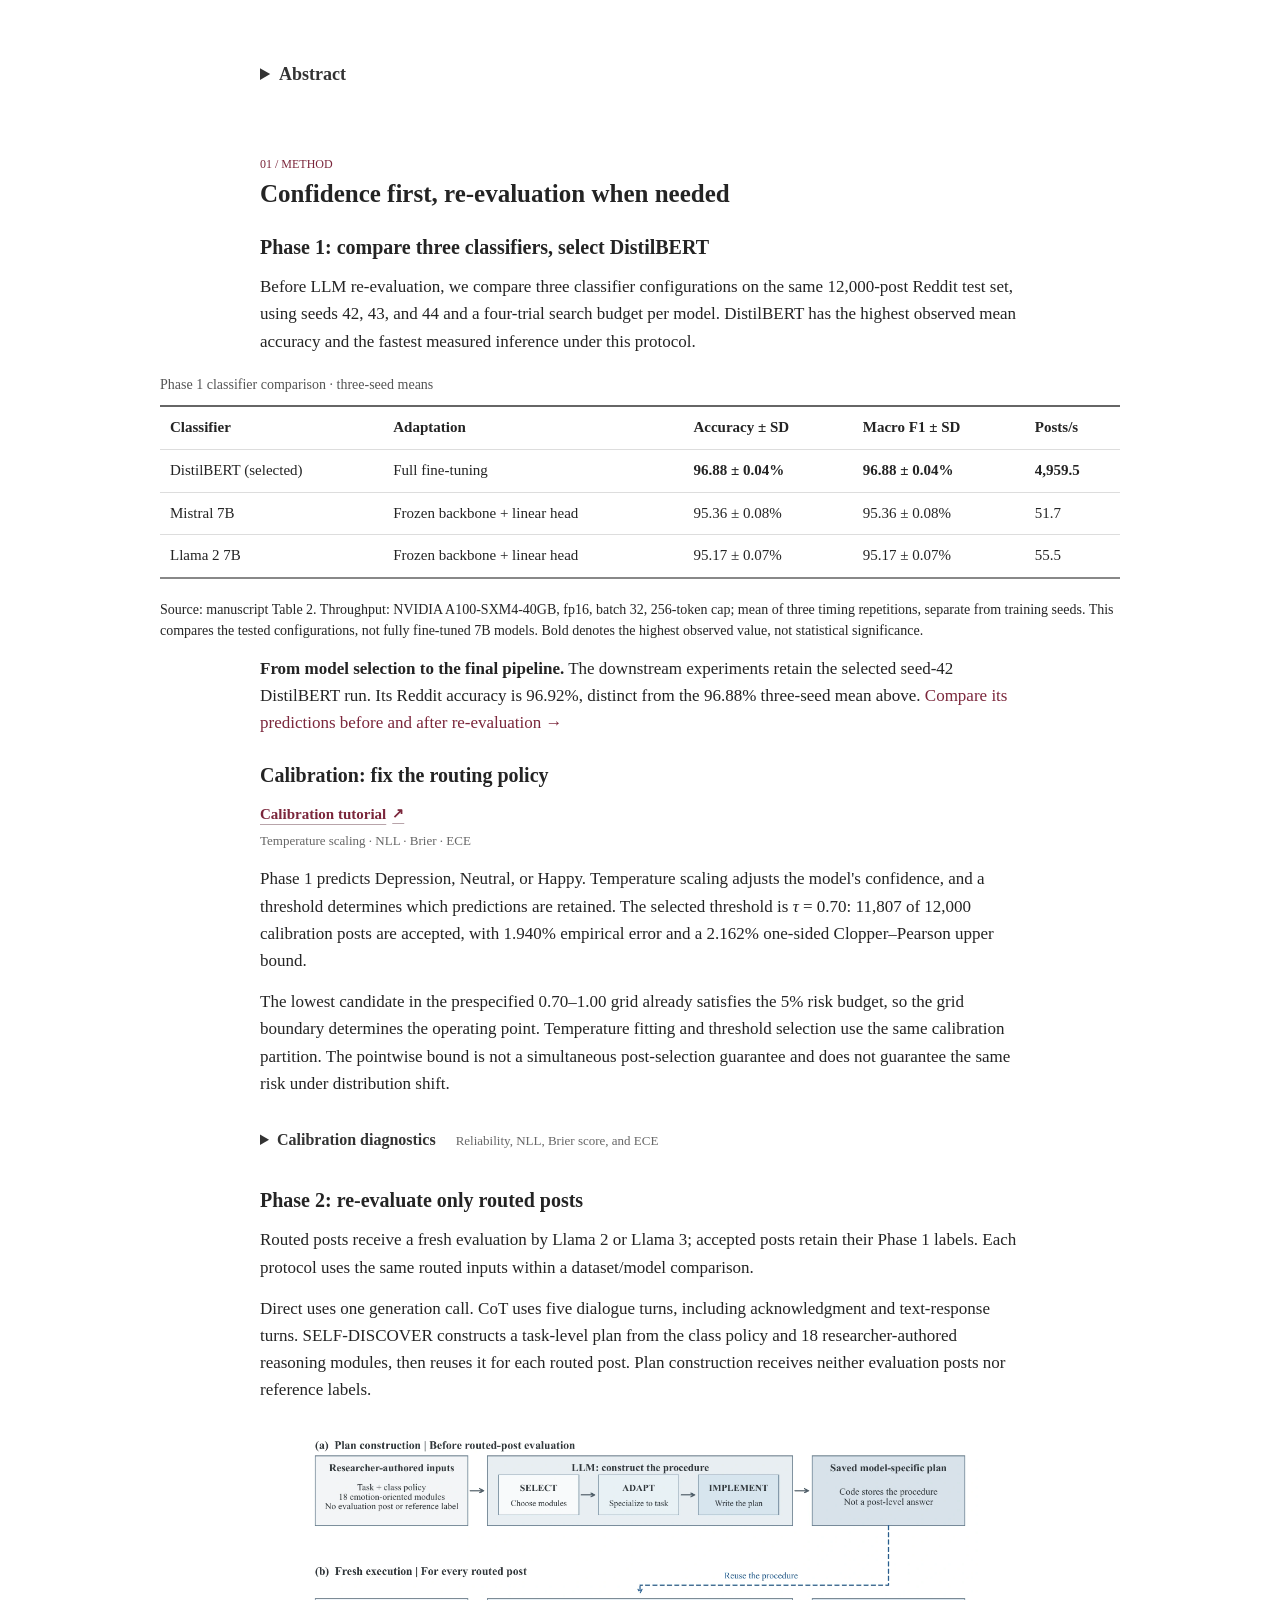
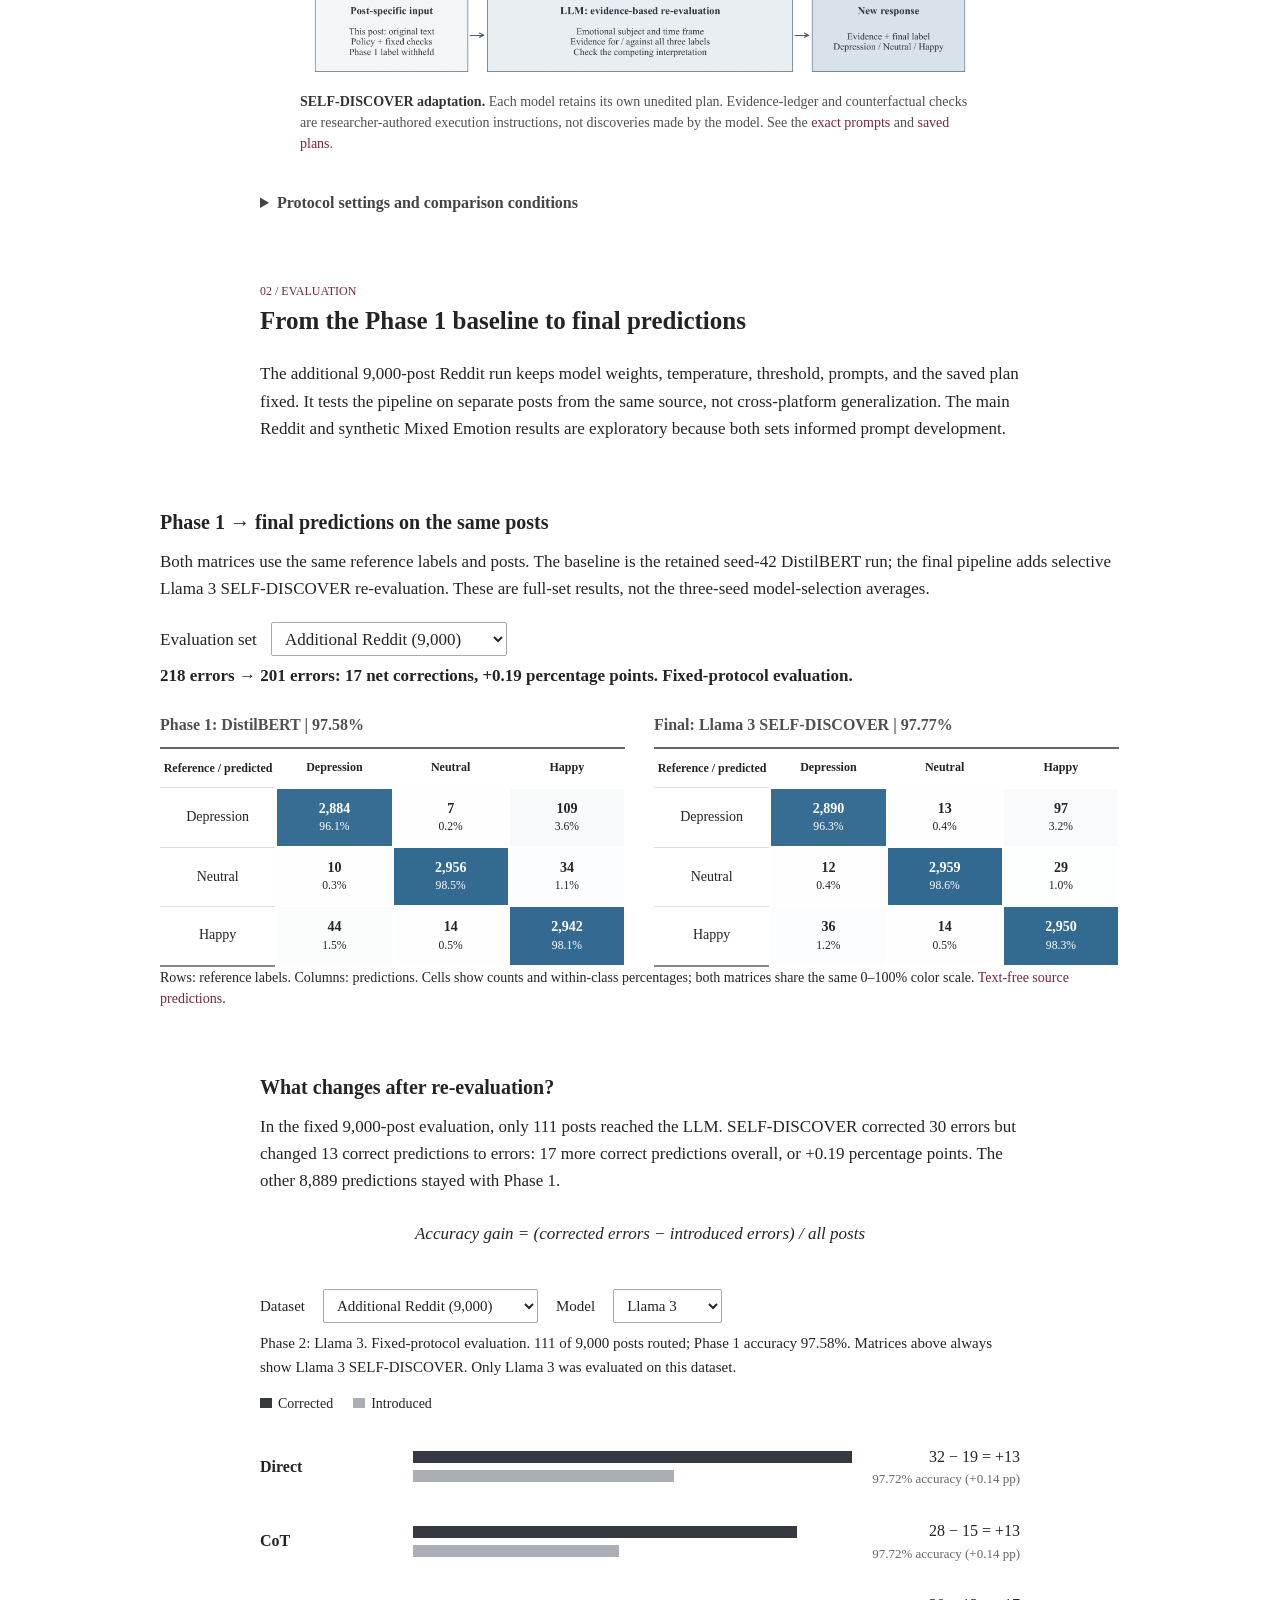
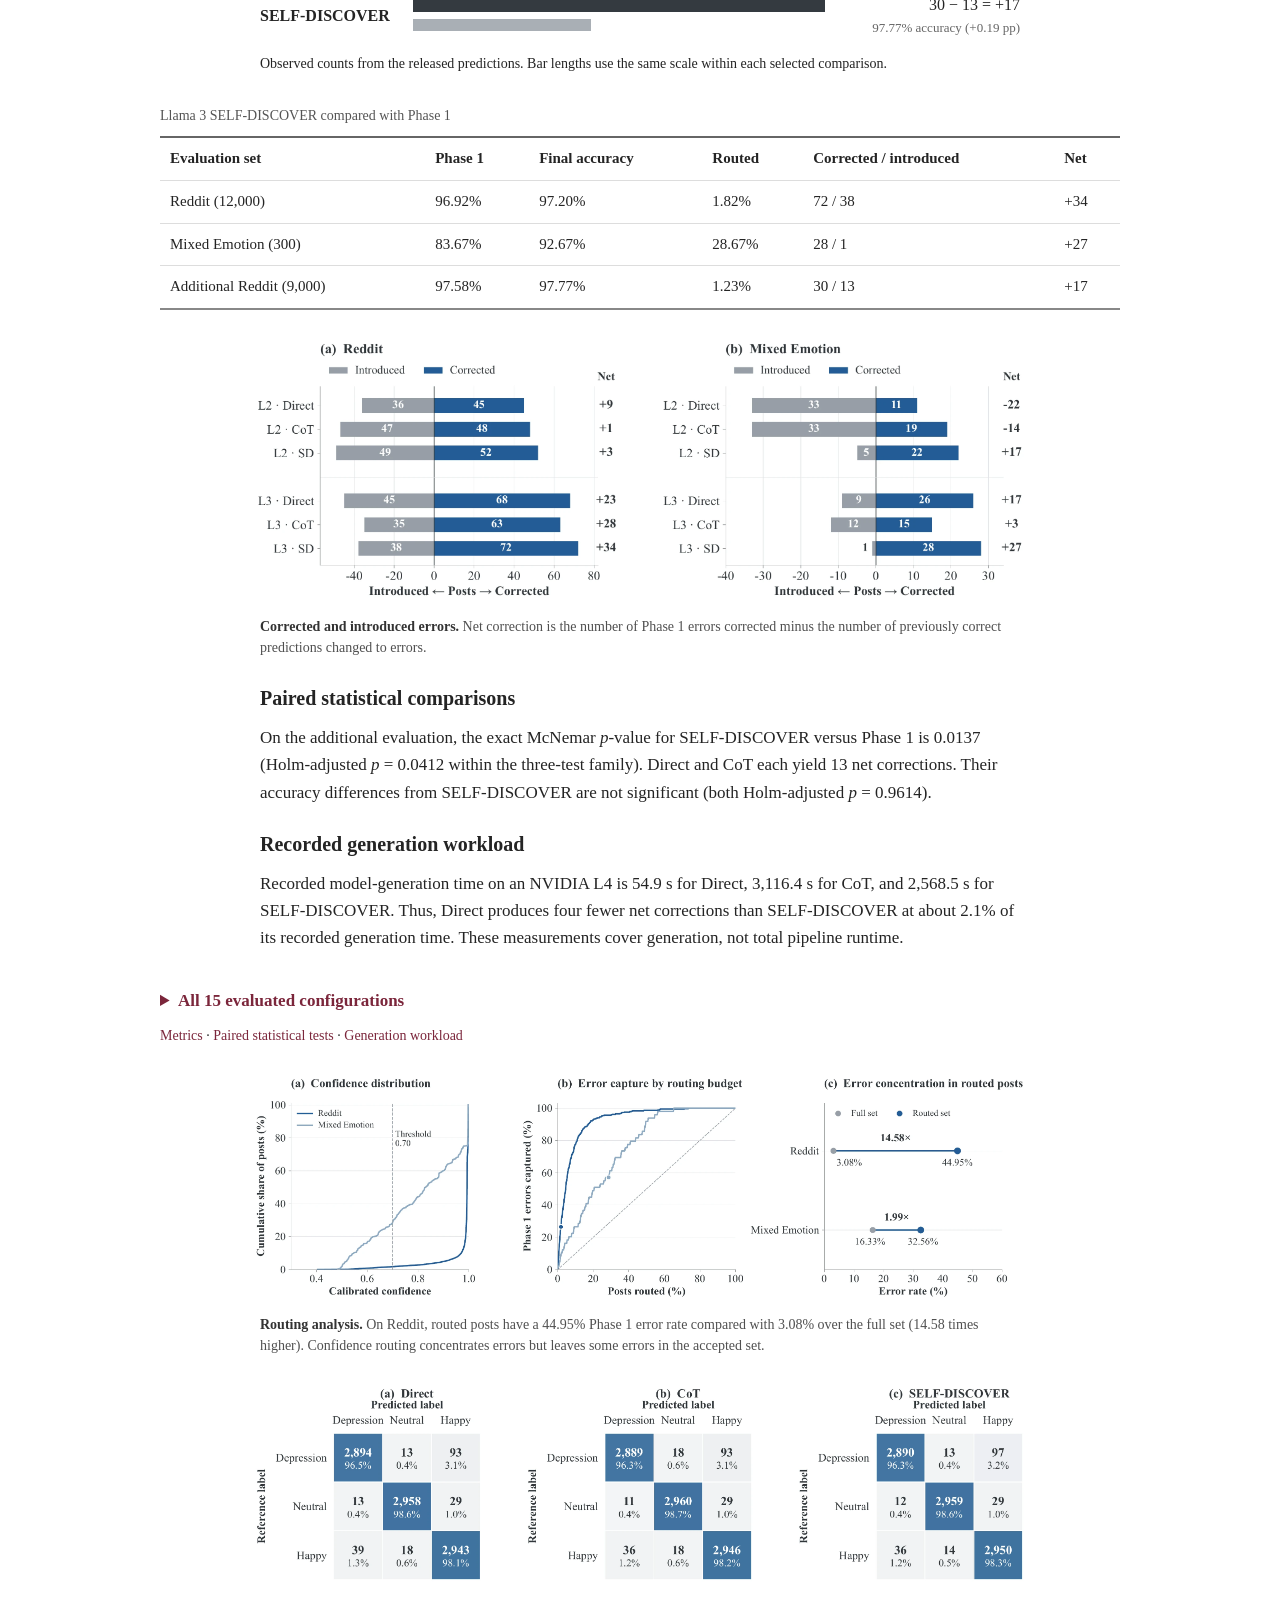
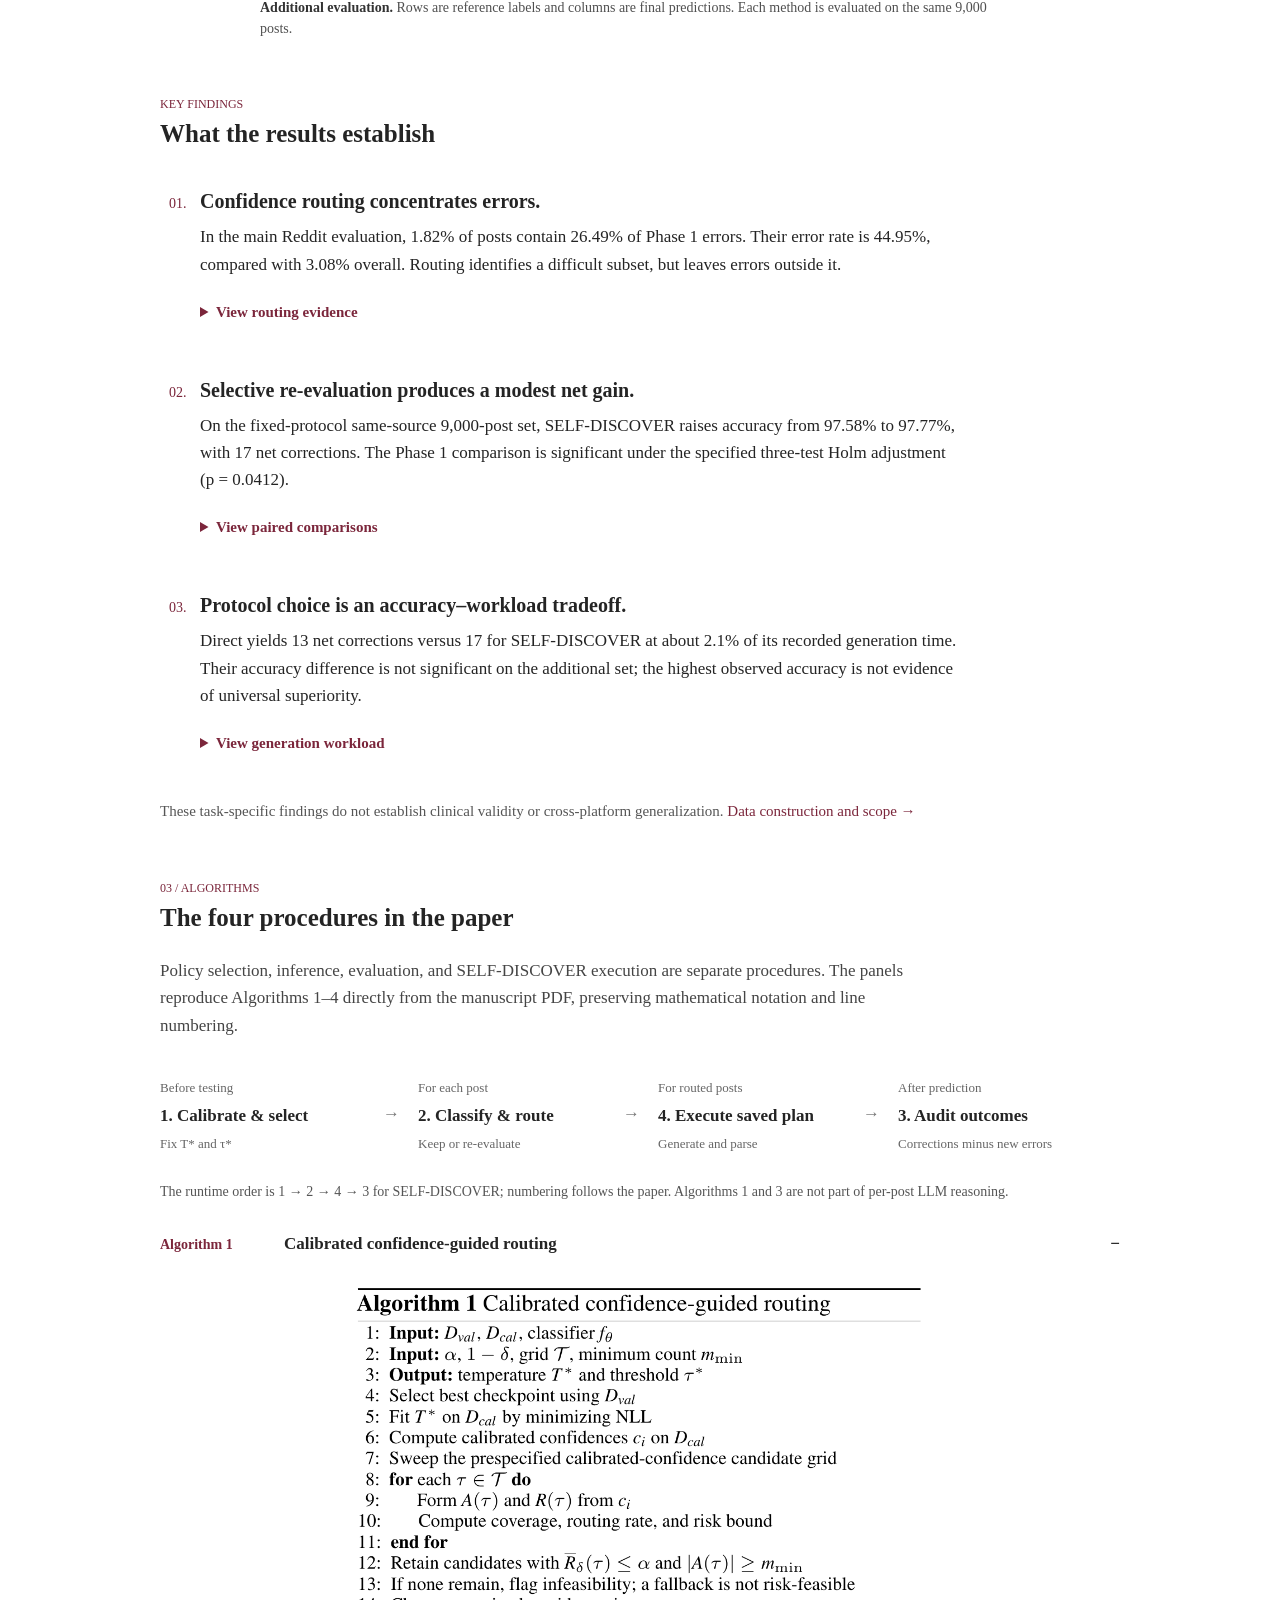
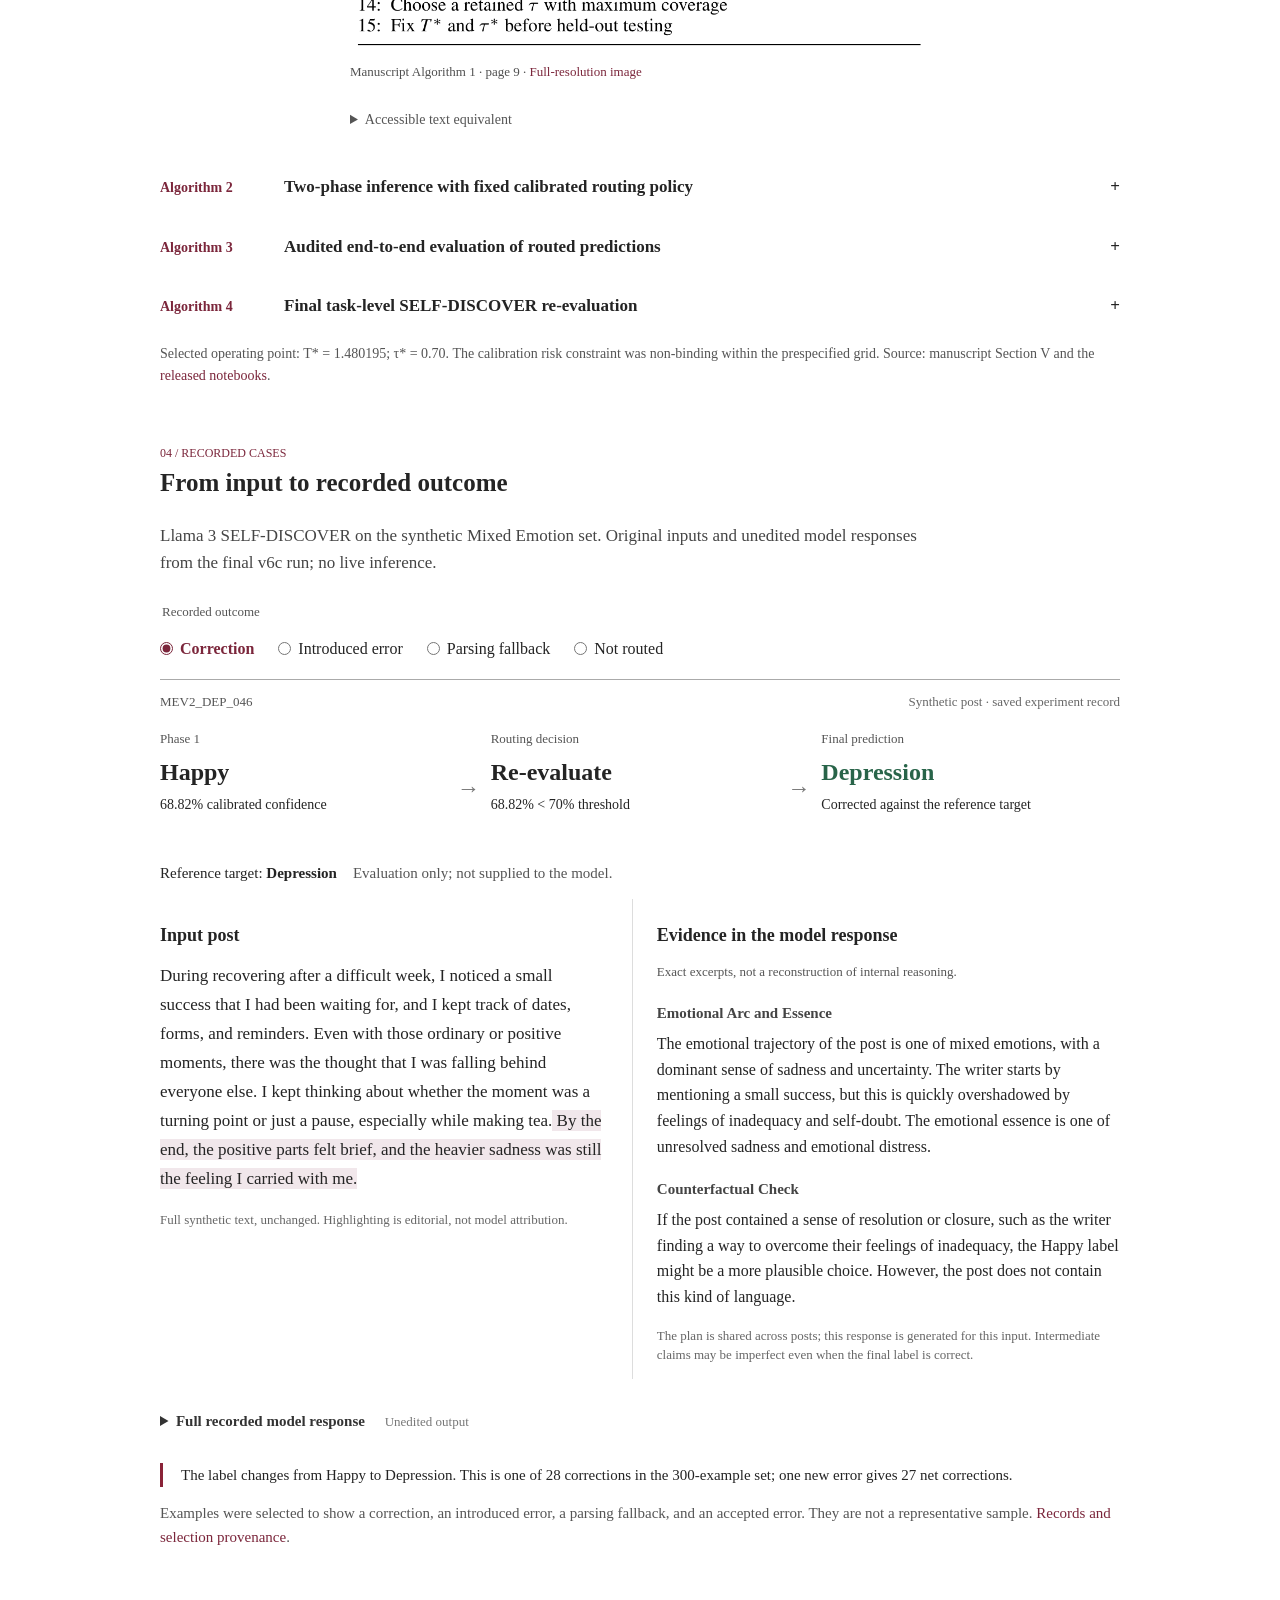
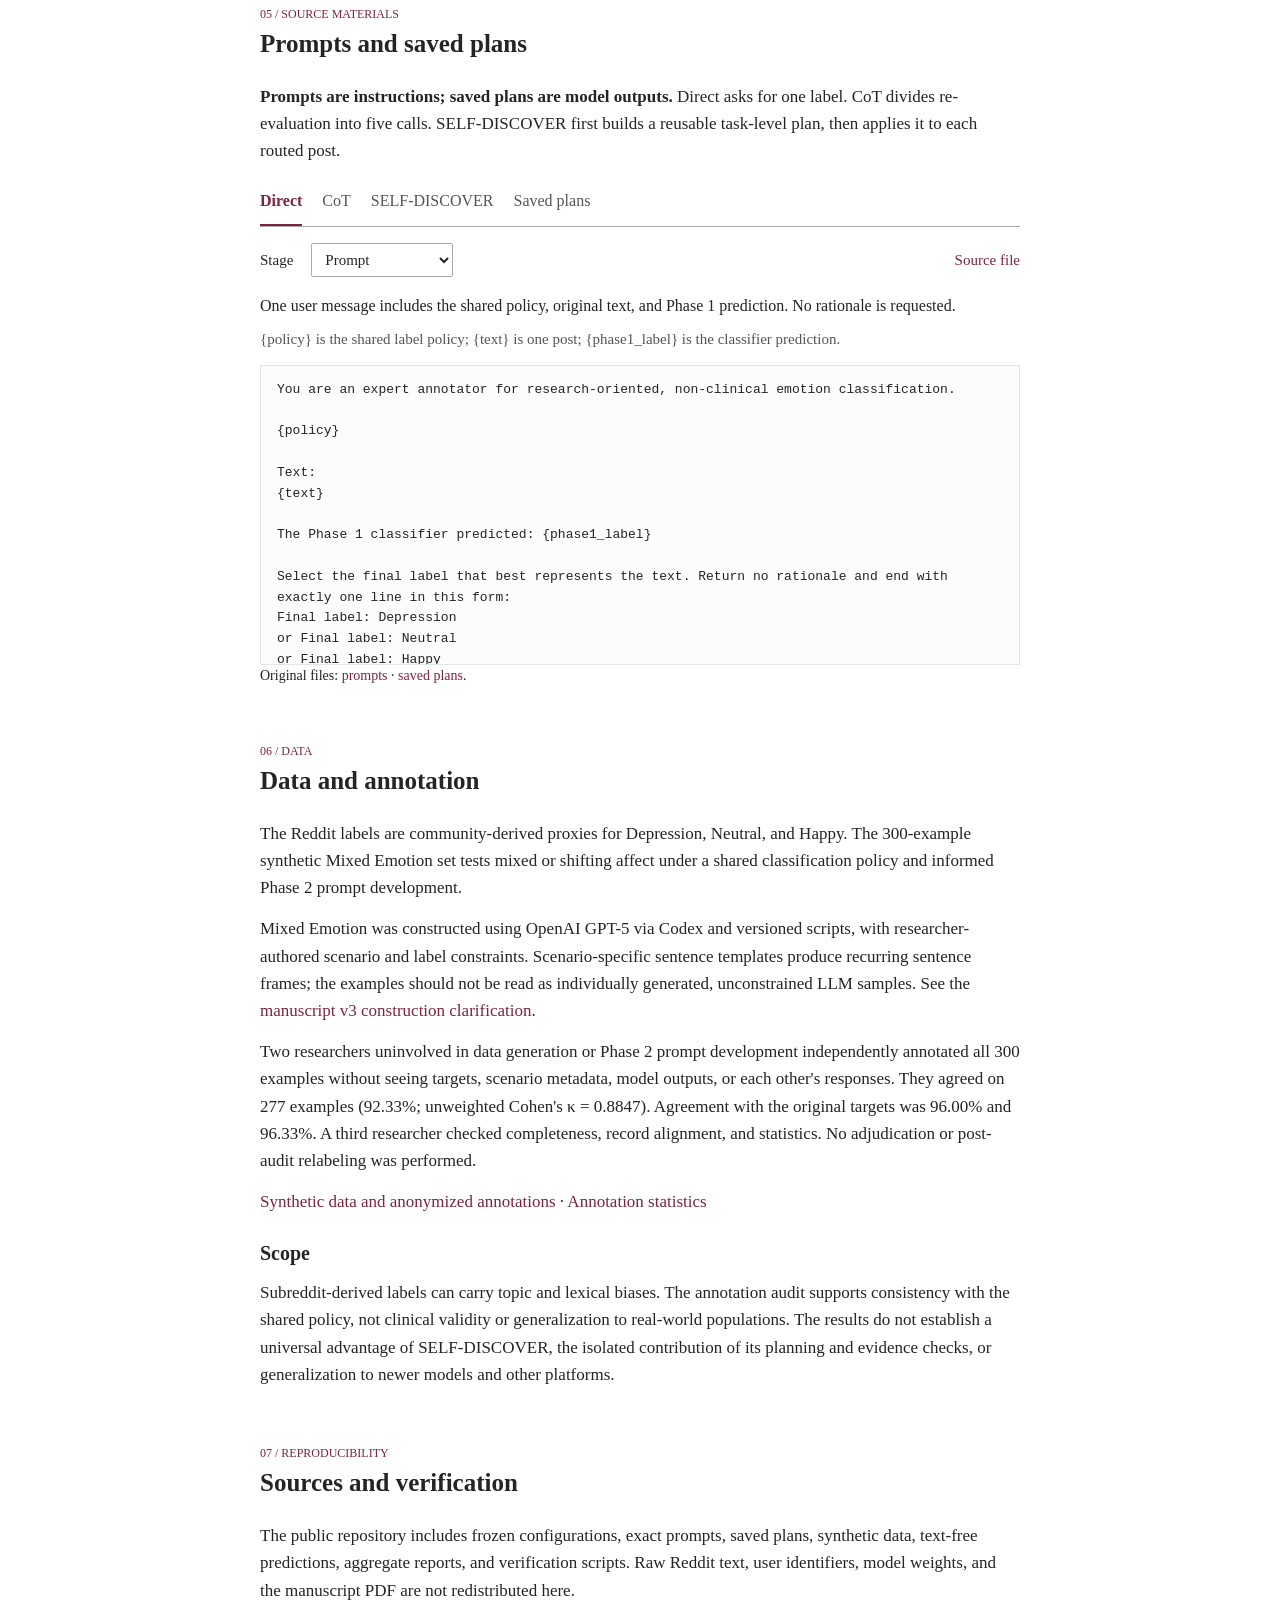
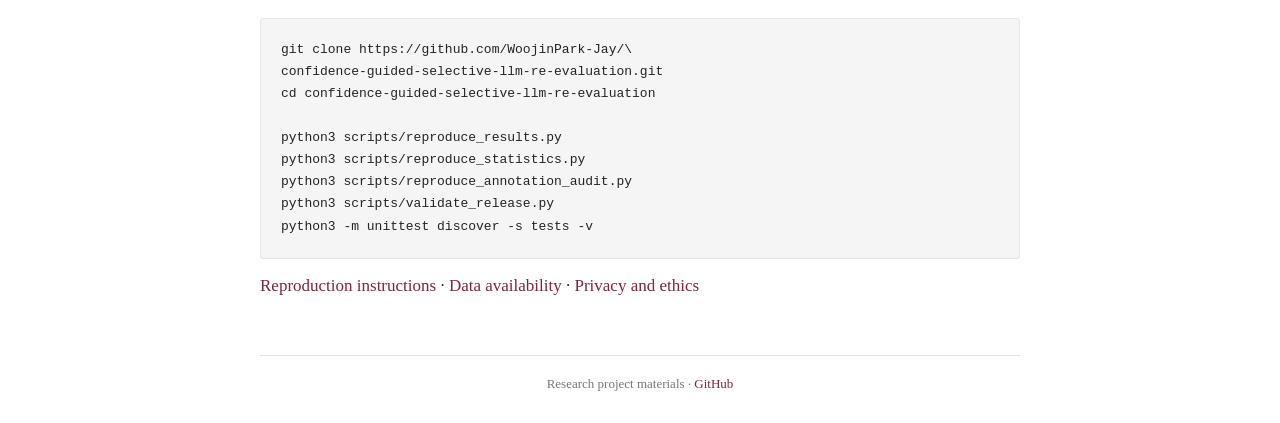
==== commit 7a457f35: "Deploy document-style confidence threshold identity" ====
--- a/site/index.html
+++ b/site/index.html
@@ -10,13 +10,13 @@
   <meta property="og:type" content="website">
   <link rel="canonical" href="https://woojinpark-jay.github.io/confidence-guided-selective-llm-re-evaluation/">
   <title>Confidence-Guided Selective LLM Re-Evaluation</title>
-  <link rel="icon" type="image/svg+xml" href="assets/project-mark.svg?v=2">
+  <link rel="icon" type="image/svg+xml" href="assets/project-mark.svg?v=3">
   <link rel="stylesheet" href="styles.css">
 </head>
 <body>
   <a class="skip-link" href="#main">Skip to content</a>
   <header class="paper-header">
-    <h1><img class="project-mark" src="assets/project-mark.svg?v=2" width="32" height="32" alt="">Confidence-Guided Selective LLM Re-Evaluation<br class="title-break"> <span>for Emotion Classification in Social Media</span></h1>
+    <h1><img class="project-mark" src="assets/project-mark.png" width="48" height="48" alt="">Confidence-Guided Selective LLM Re-Evaluation<br class="title-break"> <span>for Emotion Classification in Social Media</span></h1>
     <p class="authors">Woojin Park<sup>*</sup> &nbsp; Sangyun Kang<sup>*</sup></p>
     <p class="affiliation"><a href="https://www.korea.ac.kr/en/index.do"><img src="assets/korea-university.png" width="327" height="108" alt="Korea University"></a></p>
     <p class="author-note">* Equal contribution</p>
--- a/site/styles.css
+++ b/site/styles.css
@@ -296,7 +296,7 @@
 body:not(.tutorial-page) .paper-header { max-width: 1008px; padding: 32px 24px 18px; }
 body:not(.tutorial-page) h1 { max-width: 960px; font-size: 34px; line-height: 1.18; margin-bottom: 18px; text-wrap: balance; }
 body:not(.tutorial-page) h1 span { font-weight: normal; }
-body:not(.tutorial-page) h1 .project-mark { display: inline-block; width: 32px; height: 32px; margin-right: 10px; vertical-align: -3px; }
+body:not(.tutorial-page) h1 .project-mark { display: inline-block; width: 48px; height: 48px; margin-right: 12px; vertical-align: -10px; }
 body:not(.tutorial-page) .resources { gap: 8px 24px; margin-top: 16px; }
 body:not(.tutorial-page) .resources a { padding-block: 5px; }
 body:not(.tutorial-page) .resources .tutorial-cta { padding: 5px 0; }
@@ -389,7 +389,7 @@
   body:not(.tutorial-page) main { padding-inline: 16px; }
   body:not(.tutorial-page) .paper-header { padding-inline: 16px; }
   body:not(.tutorial-page) h1 { font-size: 25px; }
-  body:not(.tutorial-page) h1 .project-mark { width: 25px; height: 25px; margin-right: 7px; }
+  body:not(.tutorial-page) h1 .project-mark { width: 34px; height: 34px; margin-right: 8px; vertical-align: -7px; }
   body:not(.tutorial-page) .resources { gap: 4px 18px; }
   body:not(.tutorial-page) .section-links { justify-content: flex-start; gap: 5px 18px; }
   body:not(.tutorial-page) .tabs { gap: 0 16px; }
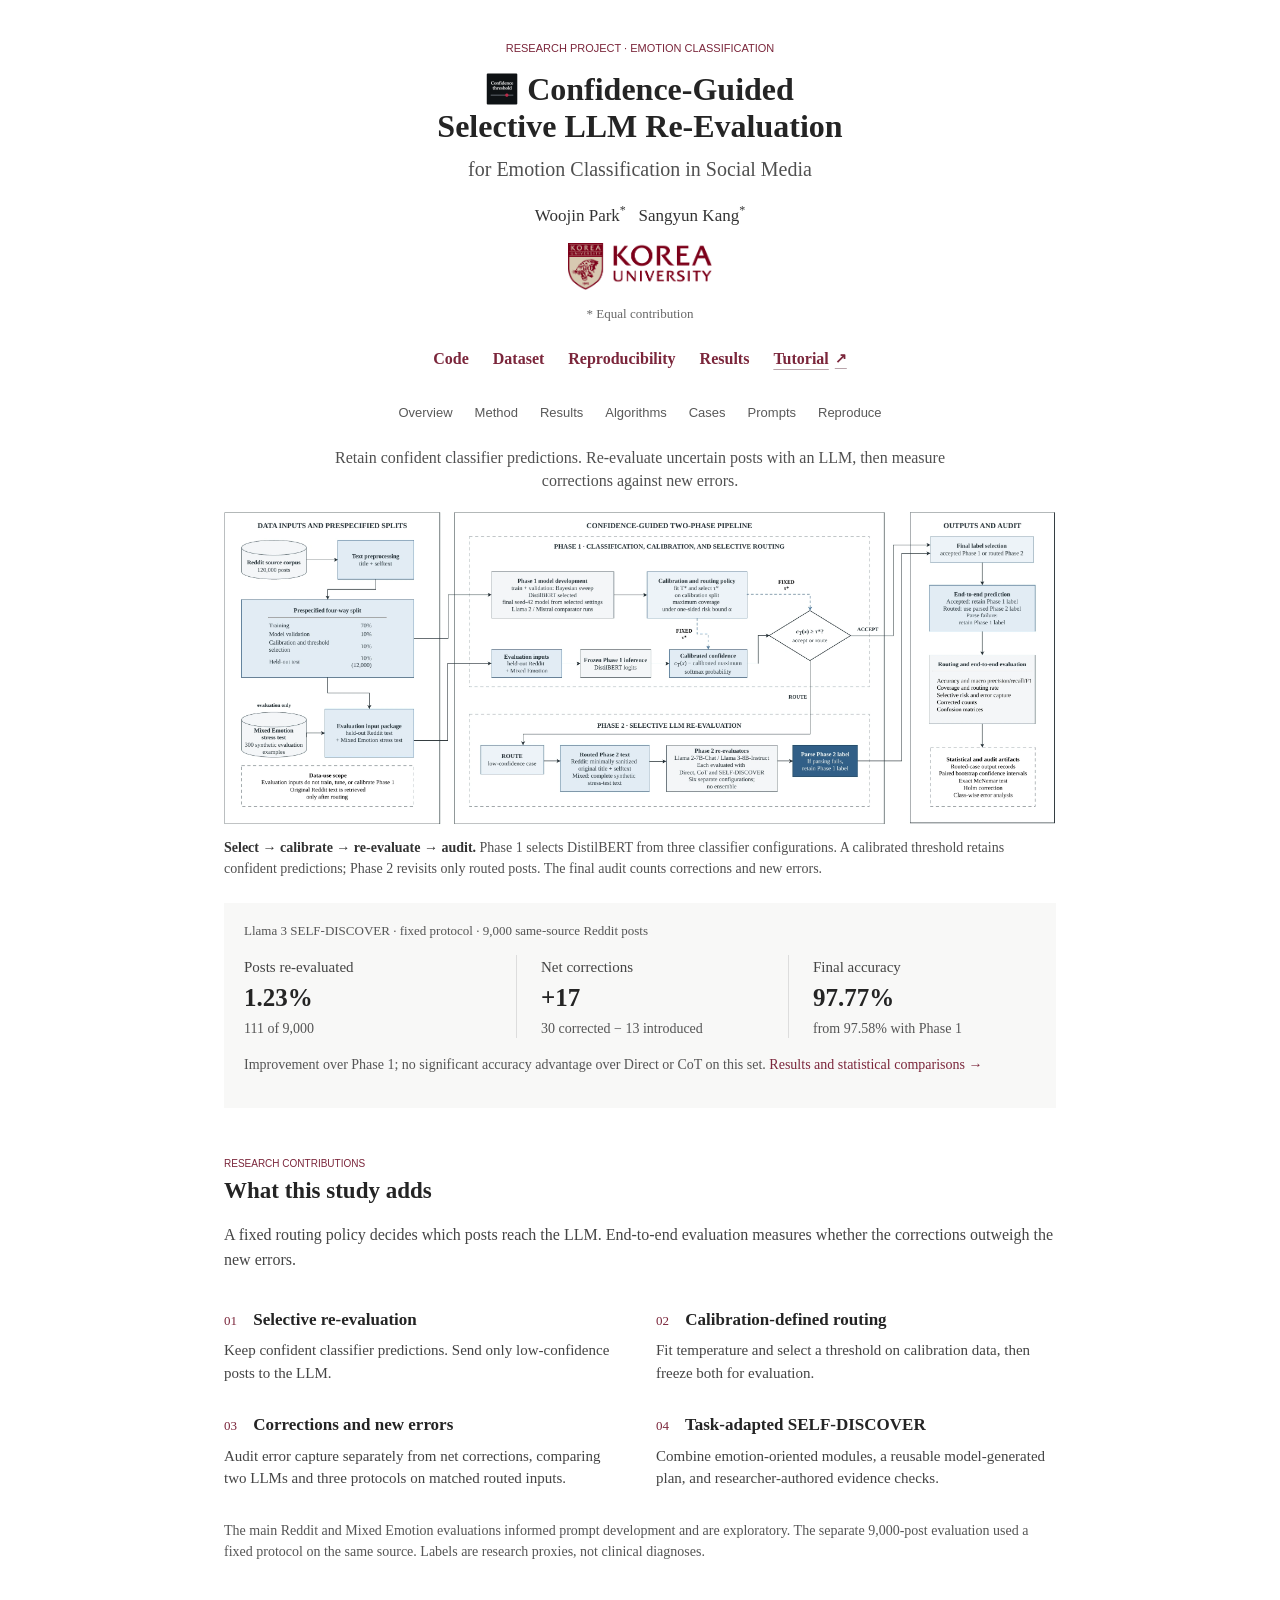
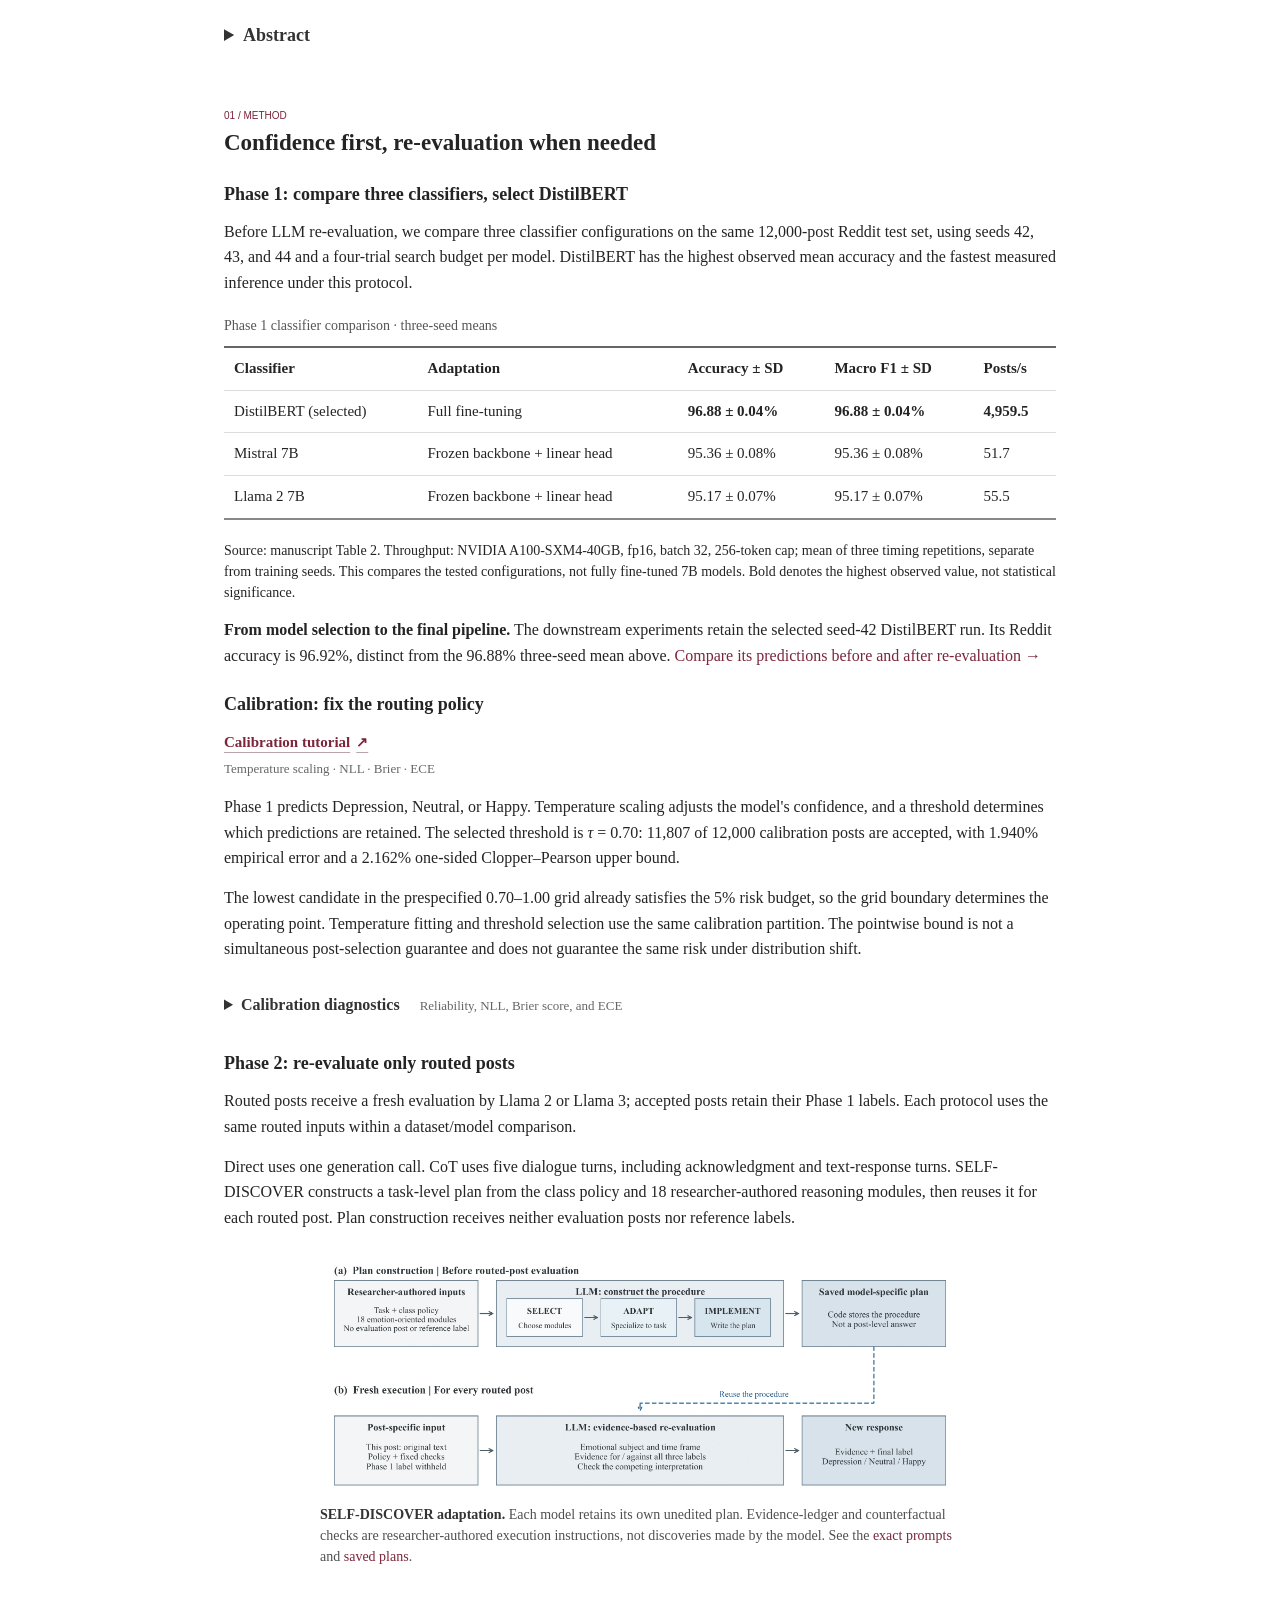
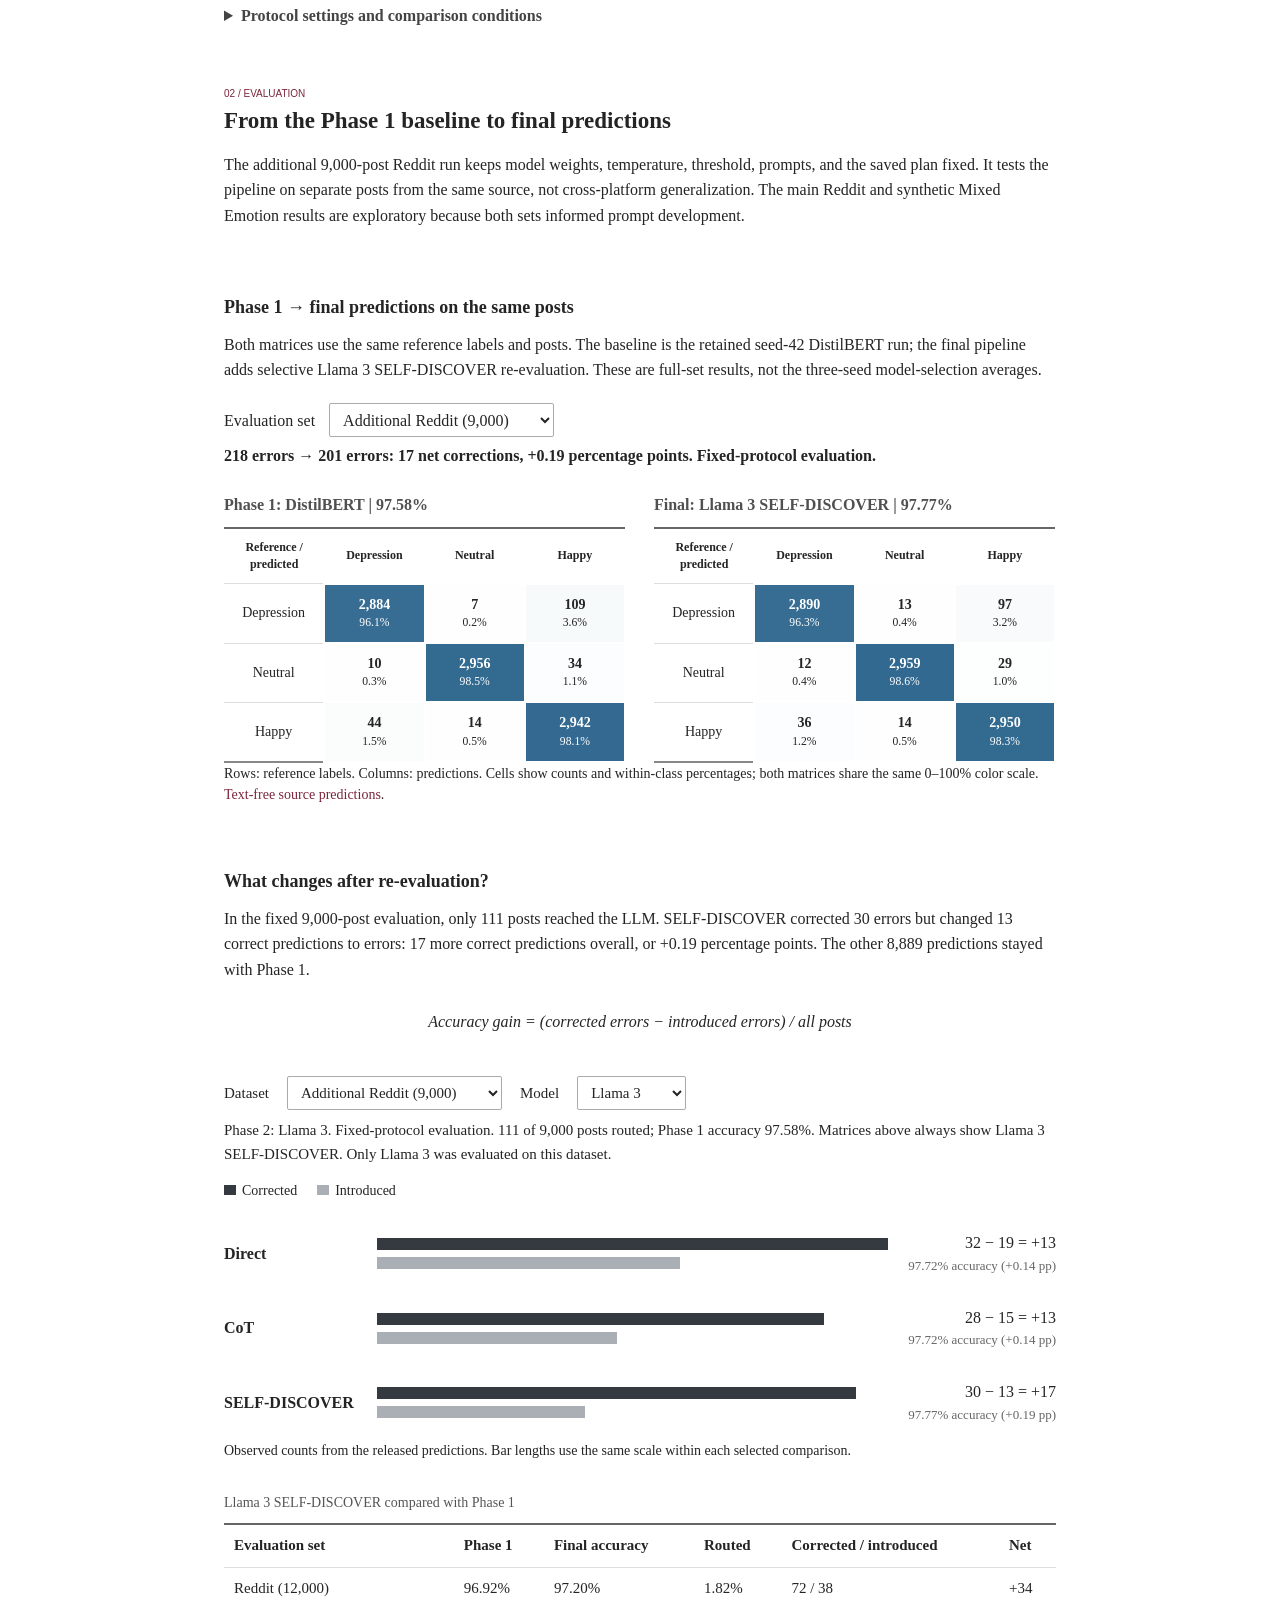
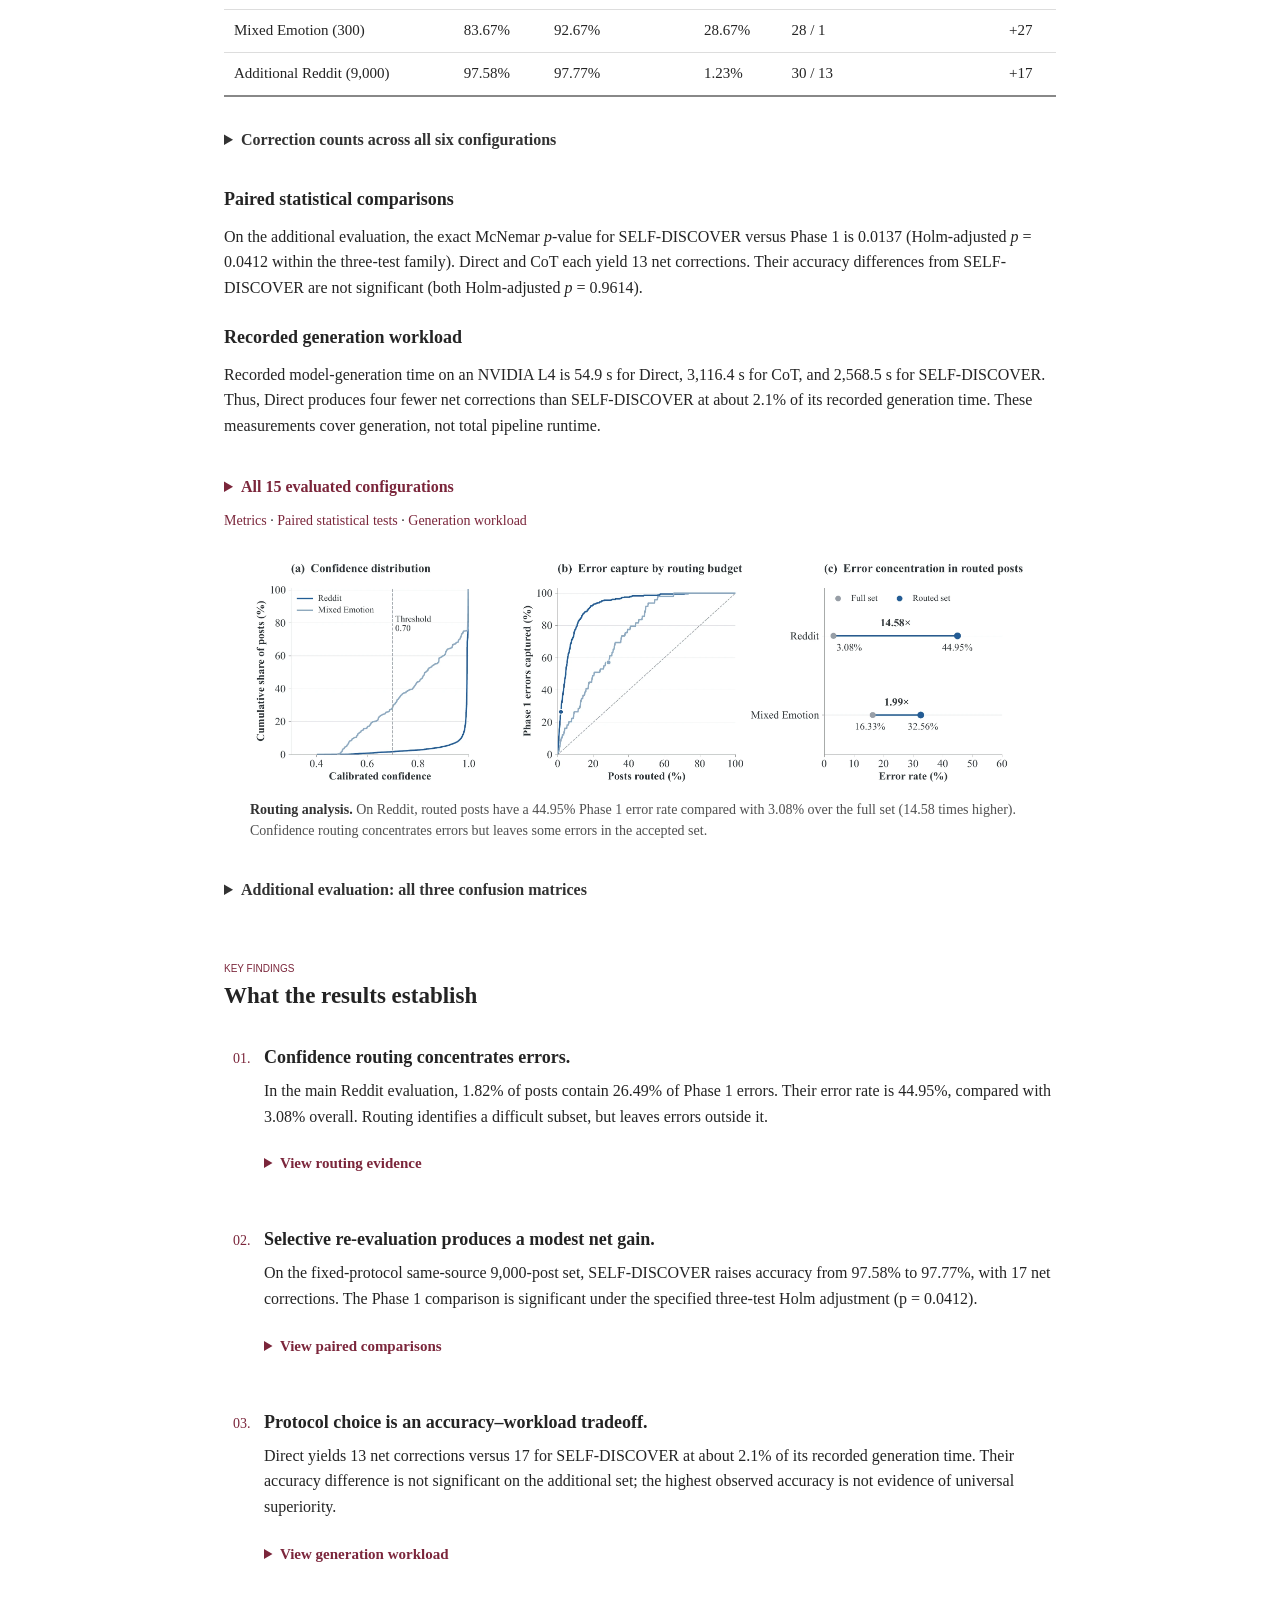
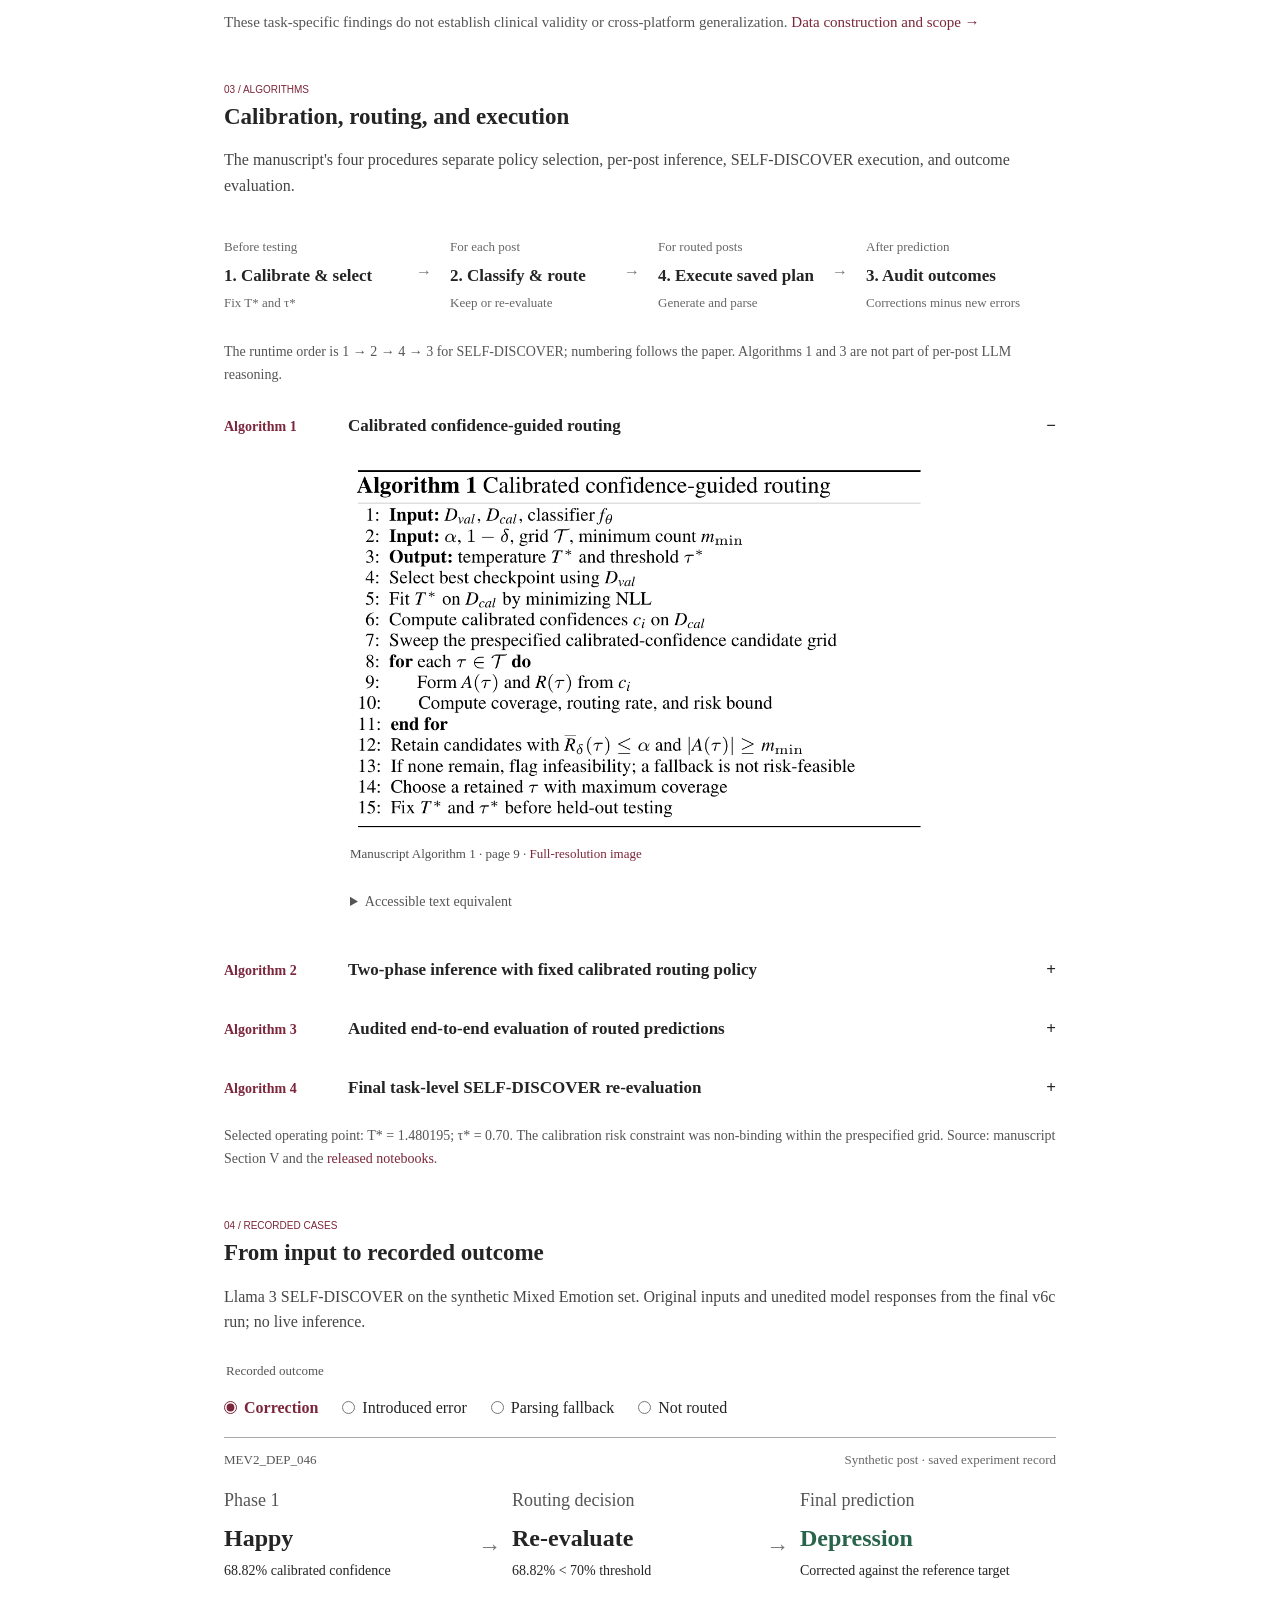
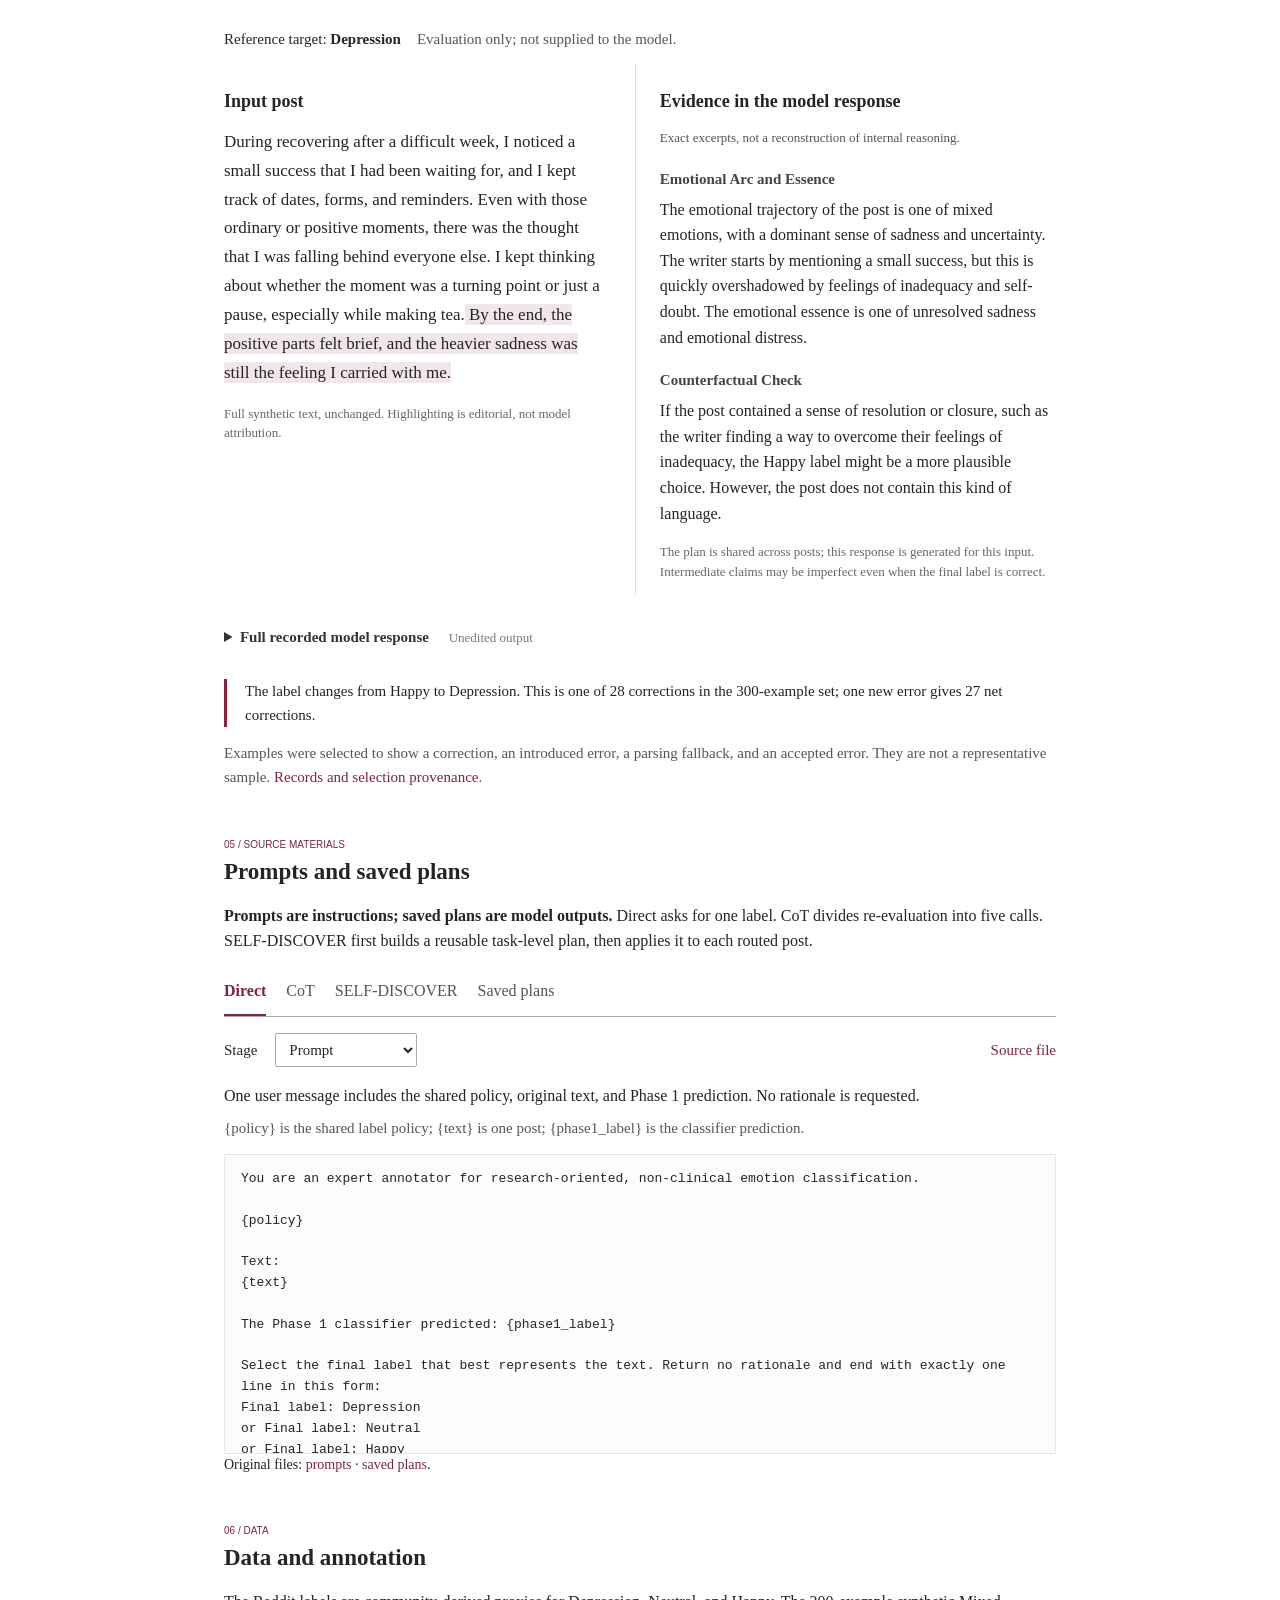
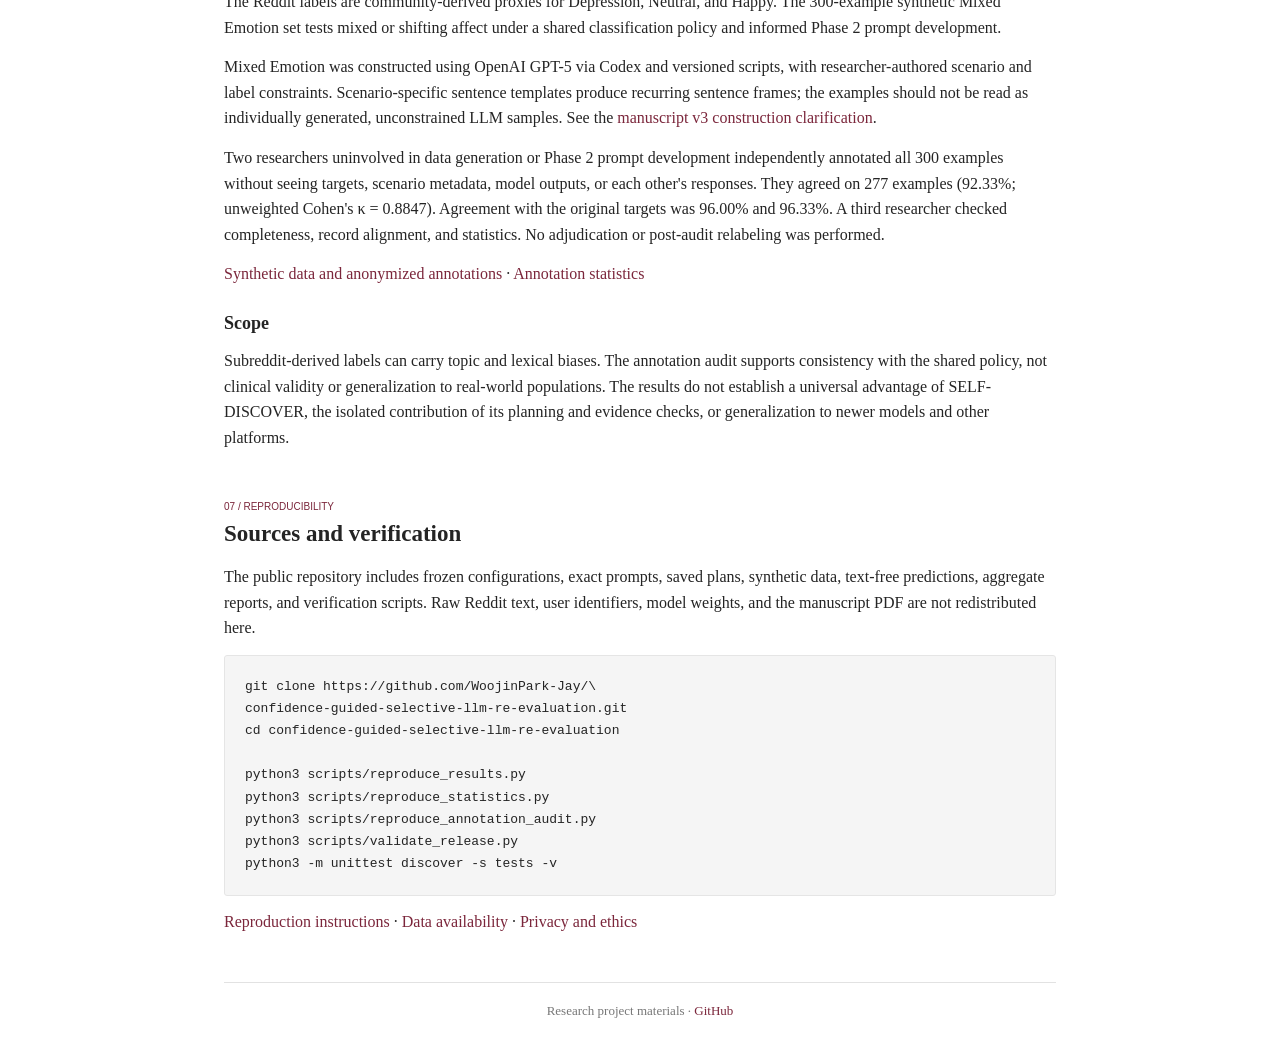
==== commit 99ddf945: "Simplify project typography and prioritize primary evidence" ====
--- a/site/index.html
+++ b/site/index.html
@@ -16,7 +16,9 @@
 <body>
   <a class="skip-link" href="#main">Skip to content</a>
   <header class="paper-header">
-    <h1><img class="project-mark" src="assets/project-mark.png" width="48" height="48" alt="">Confidence-Guided Selective LLM Re-Evaluation<br class="title-break"> <span>for Emotion Classification in Social Media</span></h1>
+    <p class="project-eyebrow">RESEARCH PROJECT · EMOTION CLASSIFICATION</p>
+    <h1><img class="project-mark" src="assets/project-mark.png" width="48" height="48" alt="">Confidence-Guided<br class="title-break"> Selective LLM Re-Evaluation</h1>
+    <p class="paper-subtitle">for Emotion Classification in Social Media</p>
     <p class="authors">Woojin Park<sup>*</sup> &nbsp; Sangyun Kang<sup>*</sup></p>
     <p class="affiliation"><a href="https://www.korea.ac.kr/en/index.do"><img src="assets/korea-university.png" width="327" height="108" alt="Korea University"></a></p>
     <p class="author-note">* Equal contribution</p>
@@ -27,9 +29,10 @@
       <a href="#results">Results</a>
       <a class="tutorial-cta" href="tutorial.html">Tutorial</a>
     </nav>
+    <nav class="section-links" aria-label="Page sections"><a href="#contributions">Overview</a><a href="#method">Method</a><a href="#results">Results</a><a href="#algorithm">Algorithms</a><a href="#case-study">Cases</a><a href="#prompt-reader">Prompts</a><a href="#reproduce">Reproduce</a></nav>
   </header>
   <main id="main">
-    <p class="research-question">Can an LLM improve classification by revisiting only the uncertain predictions?</p>
+    <p class="research-question">Retain confident classifier predictions. Re-evaluate uncertain posts with an LLM, then measure corrections against new errors.</p>
     <figure class="teaser">
       <a href="assets/architecture.webp" target="_blank" rel="noopener" aria-label="Open the full architecture figure"><img src="assets/architecture.webp" width="2800" height="1059" fetchpriority="high" alt="Full architecture: Reddit preprocessing and data splits, DistilBERT training and calibration, confidence-based routing, LLM re-evaluation, final label selection, and statistical audit."></a>
       <figcaption><strong>Select &rarr; calibrate &rarr; re-evaluate &rarr; audit.</strong> Phase 1 selects DistilBERT from three classifier configurations. A calibrated threshold retains confident predictions; Phase 2 revisits only routed posts. The final audit counts corrections and new errors.</figcaption>
@@ -39,7 +42,6 @@
       <dl class="evidence-metrics"><div><dt>Posts re-evaluated</dt><dd>1.23% <span>111 of 9,000</span></dd></div><div><dt>Net corrections</dt><dd>+17 <span>30 corrected &minus; 13 introduced</span></dd></div><div><dt>Final accuracy</dt><dd>97.77% <span>from 97.58% with Phase 1</span></dd></div></dl>
       <p class="evidence-scope">Improvement over Phase 1; no significant accuracy advantage over Direct or CoT on this set. <a href="#results">Results and statistical comparisons &rarr;</a></p>
     </div>
-    <nav class="section-links" aria-label="Page sections"><a href="#contributions">Contributions</a><a href="#method">Method</a><a href="#results">Results</a><a href="#findings">Findings</a><a href="#algorithm">Algorithms</a><a href="#case-study">Recorded cases</a><a href="#prompt-reader">Prompts &amp; plans</a><a href="#data">Data</a><a href="#reproduce">Reproducibility</a></nav>
     <section class="contributions" id="contributions">
       <div class="section-heading"><span class="section-number">RESEARCH CONTRIBUTIONS</span><h2>What this study adds</h2></div>
       <p class="section-intro">A fixed routing policy decides which posts reach the LLM. End-to-end evaluation measures whether the corrections outweigh the new errors.</p>
@@ -144,10 +146,10 @@
           </tbody>
         </table>
       </div>
-      <figure>
+      <details class="supporting-figure"><summary>Correction counts across all six configurations</summary><figure>
         <a href="assets/corrections.webp" target="_blank" rel="noopener" aria-label="Open the correction counts figure"><img src="assets/corrections.webp" loading="lazy" alt="Corrected and introduced errors for Llama 2 and Llama 3 across Direct, CoT, and SELF-DISCOVER configurations."></a>
         <figcaption><strong>Corrected and introduced errors.</strong> Net correction is the number of Phase 1 errors corrected minus the number of previously correct predictions changed to errors.</figcaption>
-      </figure>
+      </figure></details>
       <div class="prose">
         <h3 id="paired-comparisons" class="finding-target" tabindex="-1">Paired statistical comparisons</h3>
         <p>On the additional evaluation, the exact McNemar <i>p</i>-value for SELF-DISCOVER versus Phase 1 is 0.0137 (Holm-adjusted <i>p</i> = 0.0412 within the three-test family). Direct and CoT each yield 13 net corrections. Their accuracy differences from SELF-DISCOVER are not significant (both Holm-adjusted <i>p</i> = 0.9614).</p>
@@ -170,10 +172,10 @@
         <a href="assets/routing.webp" target="_blank" rel="noopener" aria-label="Open the routing analysis figure"><img src="assets/routing.webp" loading="lazy" alt="Confidence distributions, error capture by routing budget, and error concentration in routed posts."></a>
         <figcaption><strong>Routing analysis.</strong> On Reddit, routed posts have a 44.95% Phase 1 error rate compared with 3.08% over the full set (14.58 times higher). Confidence routing concentrates errors but leaves some errors in the accepted set.</figcaption>
       </figure>
-      <figure>
+      <details class="supporting-figure"><summary>Additional evaluation: all three confusion matrices</summary><figure>
         <a href="assets/additional-confusion.webp" target="_blank" rel="noopener" aria-label="Open the additional evaluation confusion matrices"><img src="assets/additional-confusion.webp" loading="lazy" alt="Direct, CoT, and SELF-DISCOVER confusion matrices on the additional 9,000-post evaluation."></a>
         <figcaption><strong>Additional evaluation.</strong> Rows are reference labels and columns are final predictions. Each method is evaluated on the same 9,000 posts.</figcaption>
-      </figure>
+      </figure></details>
     </section>
     <section id="findings" class="findings">
       <div class="section-heading"><span class="section-number">KEY FINDINGS</span><h2>What the results establish</h2></div>
@@ -185,8 +187,8 @@
       <p class="findings-scope">These task-specific findings do not establish clinical validity or cross-platform generalization. <a href="#data">Data construction and scope &rarr;</a></p>
     </section>
     <section class="paper-algorithms" id="algorithm">
-      <div class="section-heading"><span class="section-number">03 / ALGORITHMS</span><h2>The four procedures in the paper</h2></div>
-      <p class="section-intro">Policy selection, inference, evaluation, and SELF-DISCOVER execution are separate procedures. The panels reproduce Algorithms 1&ndash;4 directly from the manuscript PDF, preserving mathematical notation and line numbering.</p>
+      <div class="section-heading"><span class="section-number">03 / ALGORITHMS</span><h2>Calibration, routing, and execution</h2></div>
+      <p class="section-intro">The manuscript's four procedures separate policy selection, per-post inference, SELF-DISCOVER execution, and outcome evaluation.</p>
       <nav class="procedure-map" aria-label="Algorithm sequence">
         <a href="#algorithm-1"><small>Before testing</small><strong>1. Calibrate &amp; select</strong><span>Fix T* and &tau;*</span></a>
         <a href="#algorithm-2"><small>For each post</small><strong>2. Classify &amp; route</strong><span>Keep or re-evaluate</span></a>
--- a/site/styles.css
+++ b/site/styles.css
@@ -291,33 +291,38 @@
 .finding-target:target { outline: 1px solid #9aaab6; outline-offset: 8px; }
 
 /* Project-page rhythm stays independent of the interactive tutorial. */
-body:not(.tutorial-page) { --reading-width: 760px; --evidence-width: 960px; font-size: 17px; line-height: 1.6; }
-body:not(.tutorial-page) main { max-width: 1008px; }
-body:not(.tutorial-page) .paper-header { max-width: 1008px; padding: 32px 24px 18px; }
-body:not(.tutorial-page) h1 { max-width: 960px; font-size: 34px; line-height: 1.18; margin-bottom: 18px; text-wrap: balance; }
+body:not(.tutorial-page) { --reading-width: 832px; --evidence-width: 832px; font-size: 16px; line-height: 1.6; }
+body:not(.tutorial-page) main { max-width: 880px; }
+body:not(.tutorial-page) .paper-header { max-width: 880px; padding: 40px 24px 20px; }
+body:not(.tutorial-page) h1 { max-width: 800px; font-size: 32px; line-height: 1.16; margin-bottom: 10px; text-wrap: balance; }
+body:not(.tutorial-page) .project-eyebrow { font: 11px/1.5 Arial, sans-serif; color: #7b263b; margin: 0 0 14px; }
+body:not(.tutorial-page) .paper-subtitle { font-size: 20px; line-height: 1.4; margin-bottom: 18px; color: #505050; }
+body:not(.tutorial-page) .authors { font-size: 17px; }
+body:not(.tutorial-page) .affiliation img { width: 144px; margin-block: 10px 6px; }
 body:not(.tutorial-page) h1 span { font-weight: normal; }
-body:not(.tutorial-page) h1 .project-mark { display: inline-block; width: 48px; height: 48px; margin-right: 12px; vertical-align: -10px; }
+body:not(.tutorial-page) h1 .project-mark { display: inline-block; width: 32px; height: 32px; margin-right: 9px; vertical-align: -5px; }
 body:not(.tutorial-page) .resources { gap: 8px 24px; margin-top: 16px; }
 body:not(.tutorial-page) .resources a { padding-block: 5px; }
 body:not(.tutorial-page) .resources .tutorial-cta { padding: 5px 0; }
 body:not(.tutorial-page) :is(.prose, .prompt-reader, .result-explorer, .supporting-figure, .protocol-details, .method-plan, .research-question) { max-width: var(--reading-width); }
 body:not(.tutorial-page) :is(.paper-algorithms, .case-study, .contributions, .findings) { max-width: var(--evidence-width); }
-body:not(.tutorial-page) section { margin-block: 56px; }
+body:not(.tutorial-page) section { margin-block: 48px; }
 body:not(.tutorial-page) :is(.paper-algorithms, .case-study, .findings) { padding-top: 0; }
-body:not(.tutorial-page) .section-links { margin: 24px 0; padding: 10px 0; gap: 6px 22px; }
-body:not(.tutorial-page) .section-heading { margin-bottom: 24px; }
-body:not(.tutorial-page) .section-number { font-family: inherit; font-size: 12px; margin-bottom: 5px; }
-body:not(.tutorial-page) h2 { font-size: 25px; margin-bottom: 18px; }
-body:not(.tutorial-page) .section-heading h2 { font-size: 25px; margin: 0; text-wrap: balance; }
-body:not(.tutorial-page) h3 { margin-top: 24px; }
-body:not(.tutorial-page) .section-intro { max-width: var(--reading-width); }
+body:not(.tutorial-page) .section-links { margin: 16px 0 0; padding: 10px 0 0; gap: 6px 22px; font: 13px/1.5 Arial, sans-serif; }
+body:not(.tutorial-page) .section-links a { color: #595959; }
+body:not(.tutorial-page) .section-heading { margin-bottom: 16px; }
+body:not(.tutorial-page) .section-number { font-family: Arial, sans-serif; font-size: 10px; margin-bottom: 6px; }
+body:not(.tutorial-page) h2 { font-size: 23px; margin-bottom: 16px; }
+body:not(.tutorial-page) .section-heading h2 { font-size: 23px; margin: 0; text-wrap: balance; }
+body:not(.tutorial-page) h3 { font-size: 18px; margin-top: 24px; }
+body:not(.tutorial-page) .section-intro { max-width: var(--reading-width); font-size: 16px; }
 body:not(.tutorial-page) p { margin-bottom: 14px; }
-body:not(.tutorial-page) .research-question { font-size: 19px; margin-block: 4px 16px; }
+body:not(.tutorial-page) .research-question { max-width: 650px; font-size: 16px; margin-block: 4px 20px; color: #505050; }
 body:not(.tutorial-page) .teaser { margin-block: 12px 24px; }
 body:not(.tutorial-page) figcaption { max-width: var(--reading-width); line-height: 1.5; margin-top: 10px; }
 body:not(.tutorial-page) figure { max-width: 780px; }
-body:not(.tutorial-page) .teaser { max-width: 960px; margin-inline: auto; }
-body:not(.tutorial-page) .method-plan { max-width: 680px; }
+body:not(.tutorial-page) .teaser { max-width: 832px; margin-inline: auto; }
+body:not(.tutorial-page) .method-plan { max-width: 640px; }
 body:not(.tutorial-page) .original-algorithm { max-width: 580px; margin-block: 12px 18px; }
 body:not(.tutorial-page) .algorithm-image-scroll img { min-width: 560px; }
 body:not(.tutorial-page) .algorithm-transcript { max-width: 580px; }
@@ -330,8 +335,12 @@
 body:not(.tutorial-page) .source-links { max-width: var(--evidence-width); line-height: 1.5; }
 body:not(.tutorial-page) .routing-branches > div:last-child { border-color: #7b263b; }
 body:not(.tutorial-page) :is(.evidence-context, .finding-label, .case-decisions h3) { font-family: inherit; }
-body:not(.tutorial-page) .evidence-metrics dd { font-size: 27px; }
+body:not(.tutorial-page) .evidence-metrics dd { font-size: 25px; }
 body:not(.tutorial-page) .contribution-list > div { padding-block: 14px; }
+body:not(.tutorial-page) .contribution-list dt { font-size: 17px; }
+body:not(.tutorial-page) .contribution-list dd { font-size: 15px; }
+body:not(.tutorial-page) .finding-list p { font-size: 16px; }
+body:not(.tutorial-page) .evidence-overview { background: #f8f8f7; padding: 18px 20px; }
 body:not(.tutorial-page) .primary-finding { padding-block: 16px; }
 body:not(.tutorial-page) .primary-finding p { font-size: 19px; max-width: var(--reading-width); }
 body:not(.tutorial-page) .finding-list > li { padding-block: 14px 16px; }
@@ -382,14 +391,18 @@
   body:not(.tutorial-page) :is(.teaser, .method-plan, .supporting-figure, .finding-evidence) figure > a,
   body:not(.tutorial-page) :is(.teaser, .method-plan) > a { overflow-x: auto; overscroll-behavior-x: contain; }
   body:not(.tutorial-page) :is(.teaser, .method-plan, .supporting-figure, .finding-evidence) figure > a > img,
-  body:not(.tutorial-page) :is(.teaser, .method-plan) > a > img { min-width: 600px; }
+  body:not(.tutorial-page) :is(.teaser, .method-plan) > a > img { min-width: 0; }
 }
 
 @media (max-width: 480px) {
   body:not(.tutorial-page) main { padding-inline: 16px; }
   body:not(.tutorial-page) .paper-header { padding-inline: 16px; }
   body:not(.tutorial-page) h1 { font-size: 25px; }
-  body:not(.tutorial-page) h1 .project-mark { width: 34px; height: 34px; margin-right: 8px; vertical-align: -7px; }
+  body:not(.tutorial-page) h1 .project-mark { width: 26px; height: 26px; margin-right: 7px; vertical-align: -4px; }
+  body:not(.tutorial-page) .paper-subtitle { font-size: 17px; }
+  body:not(.tutorial-page) .paper-header .authors { margin-bottom: 4px; }
+  body:not(.tutorial-page) .paper-header .affiliation { margin-bottom: 4px; }
+  body:not(.tutorial-page) .paper-header .author-note { margin-bottom: 4px; }
   body:not(.tutorial-page) .resources { gap: 4px 18px; }
   body:not(.tutorial-page) .section-links { justify-content: flex-start; gap: 5px 18px; }
   body:not(.tutorial-page) .tabs { gap: 0 16px; }
